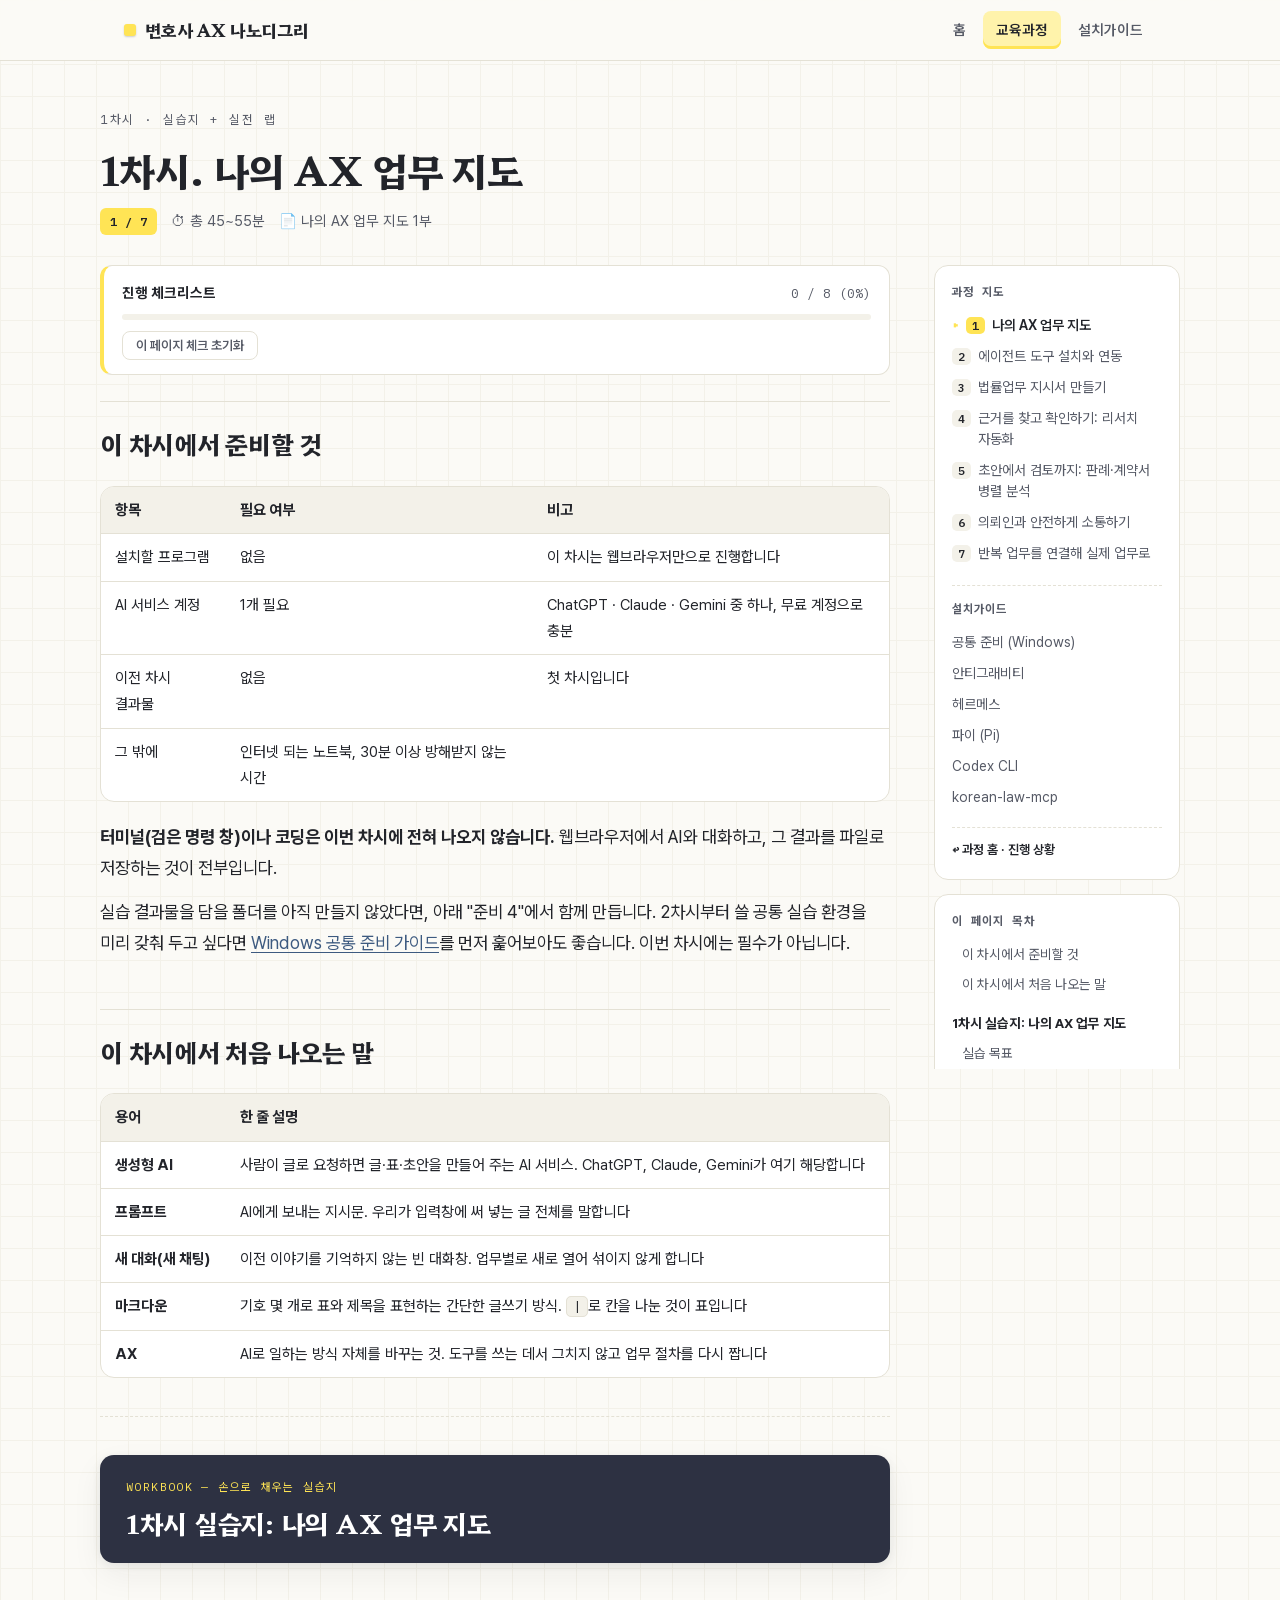
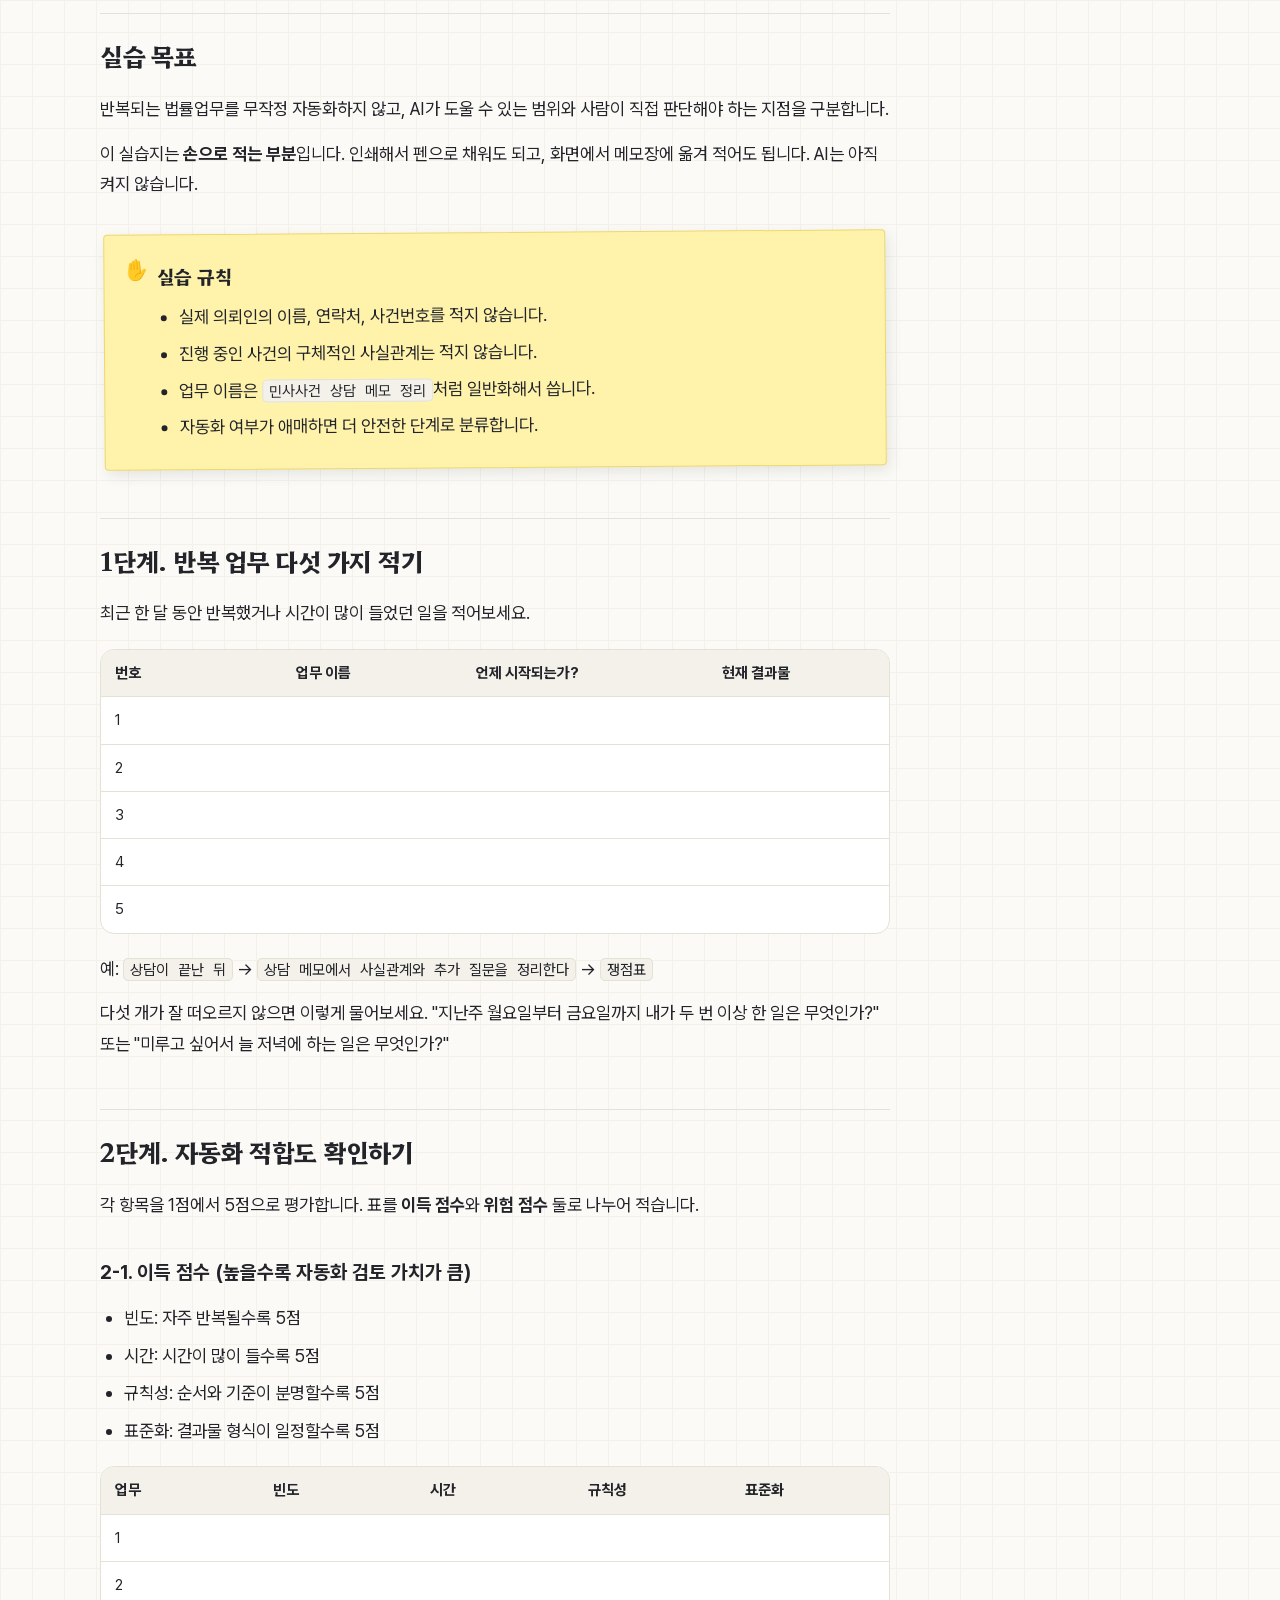
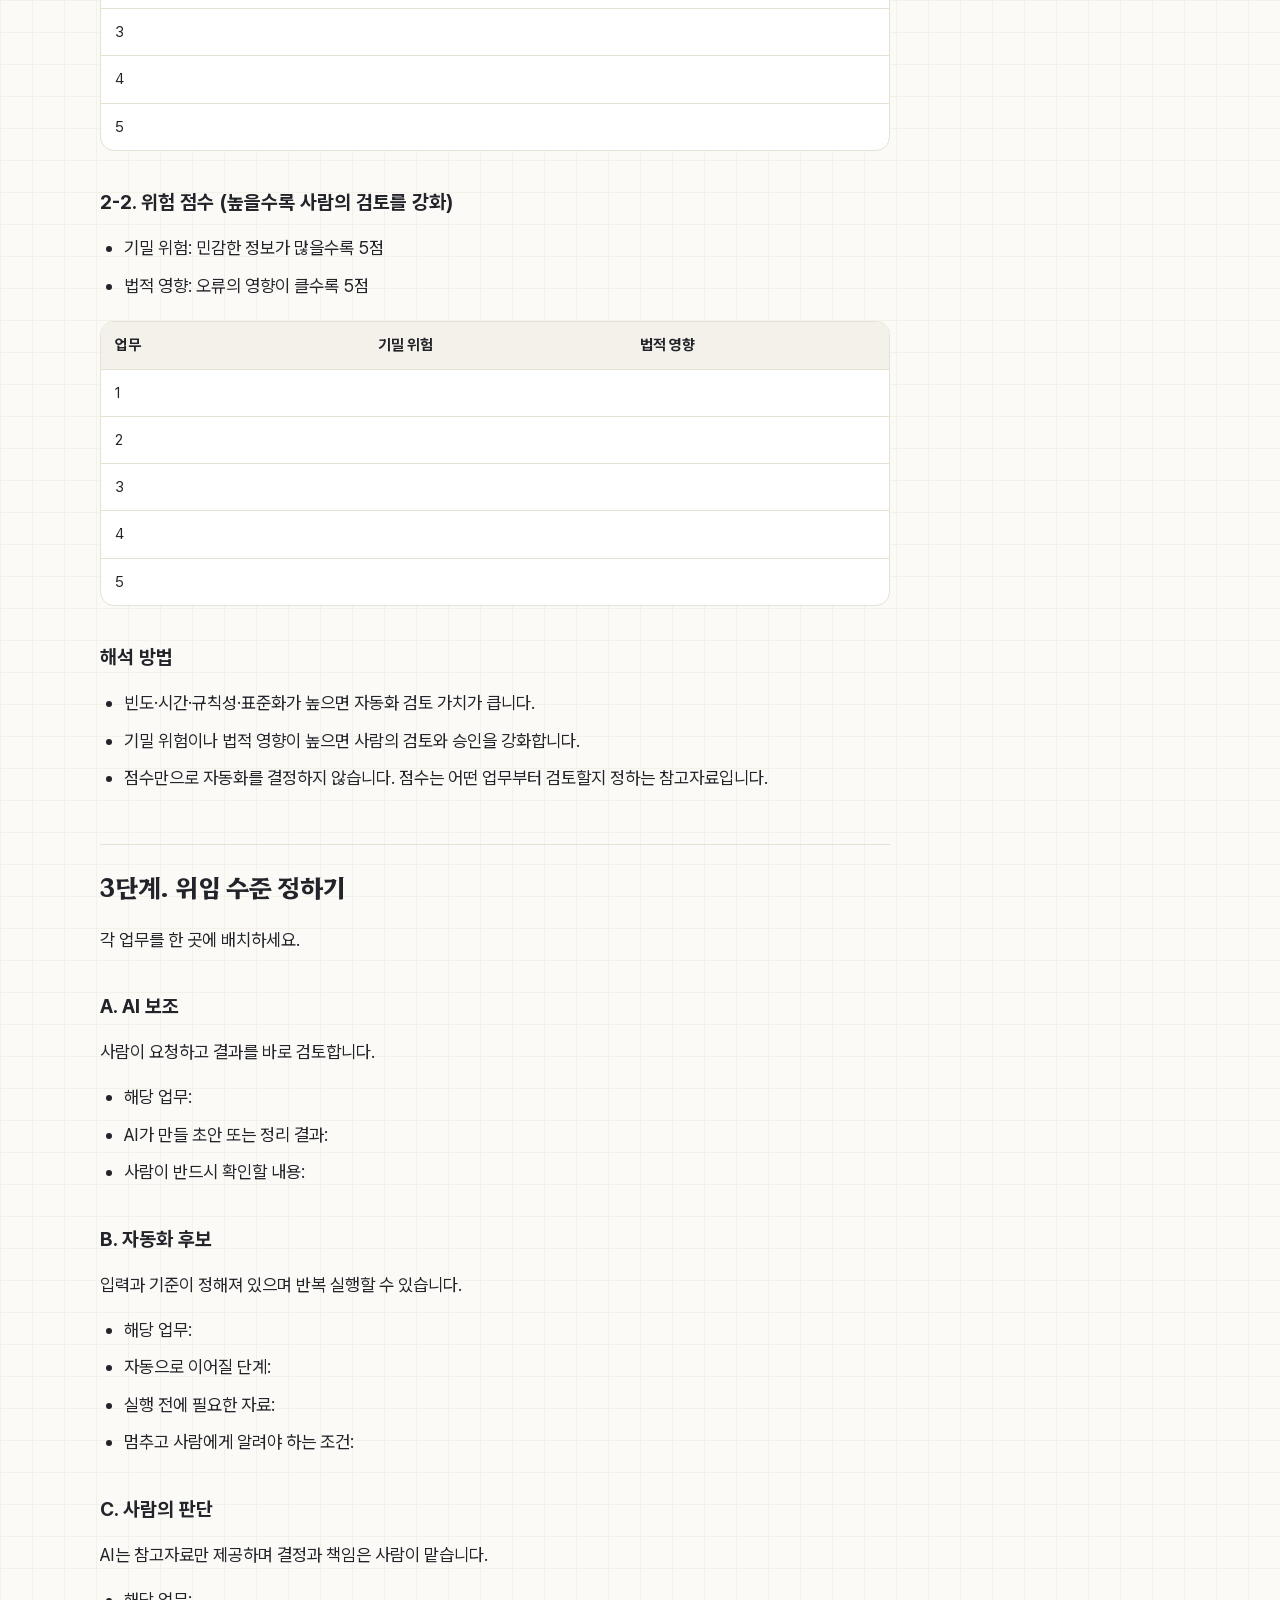
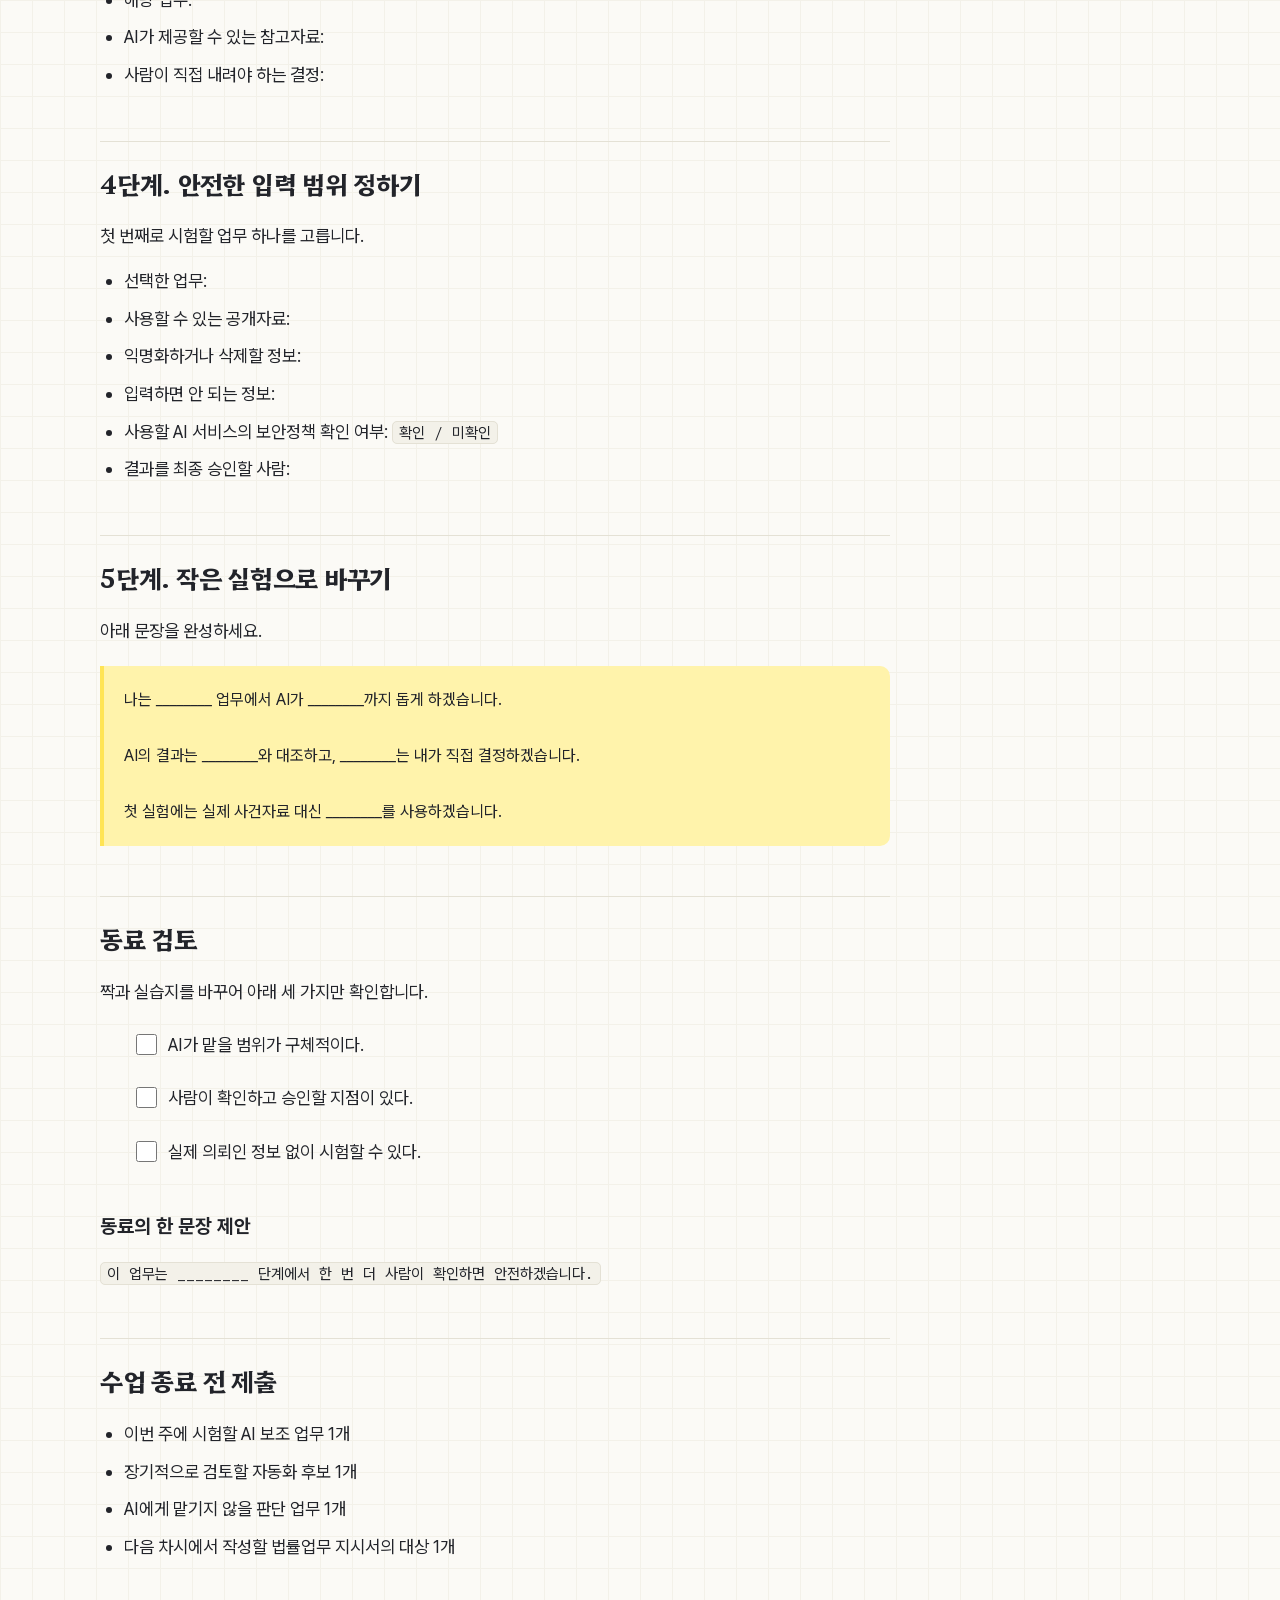
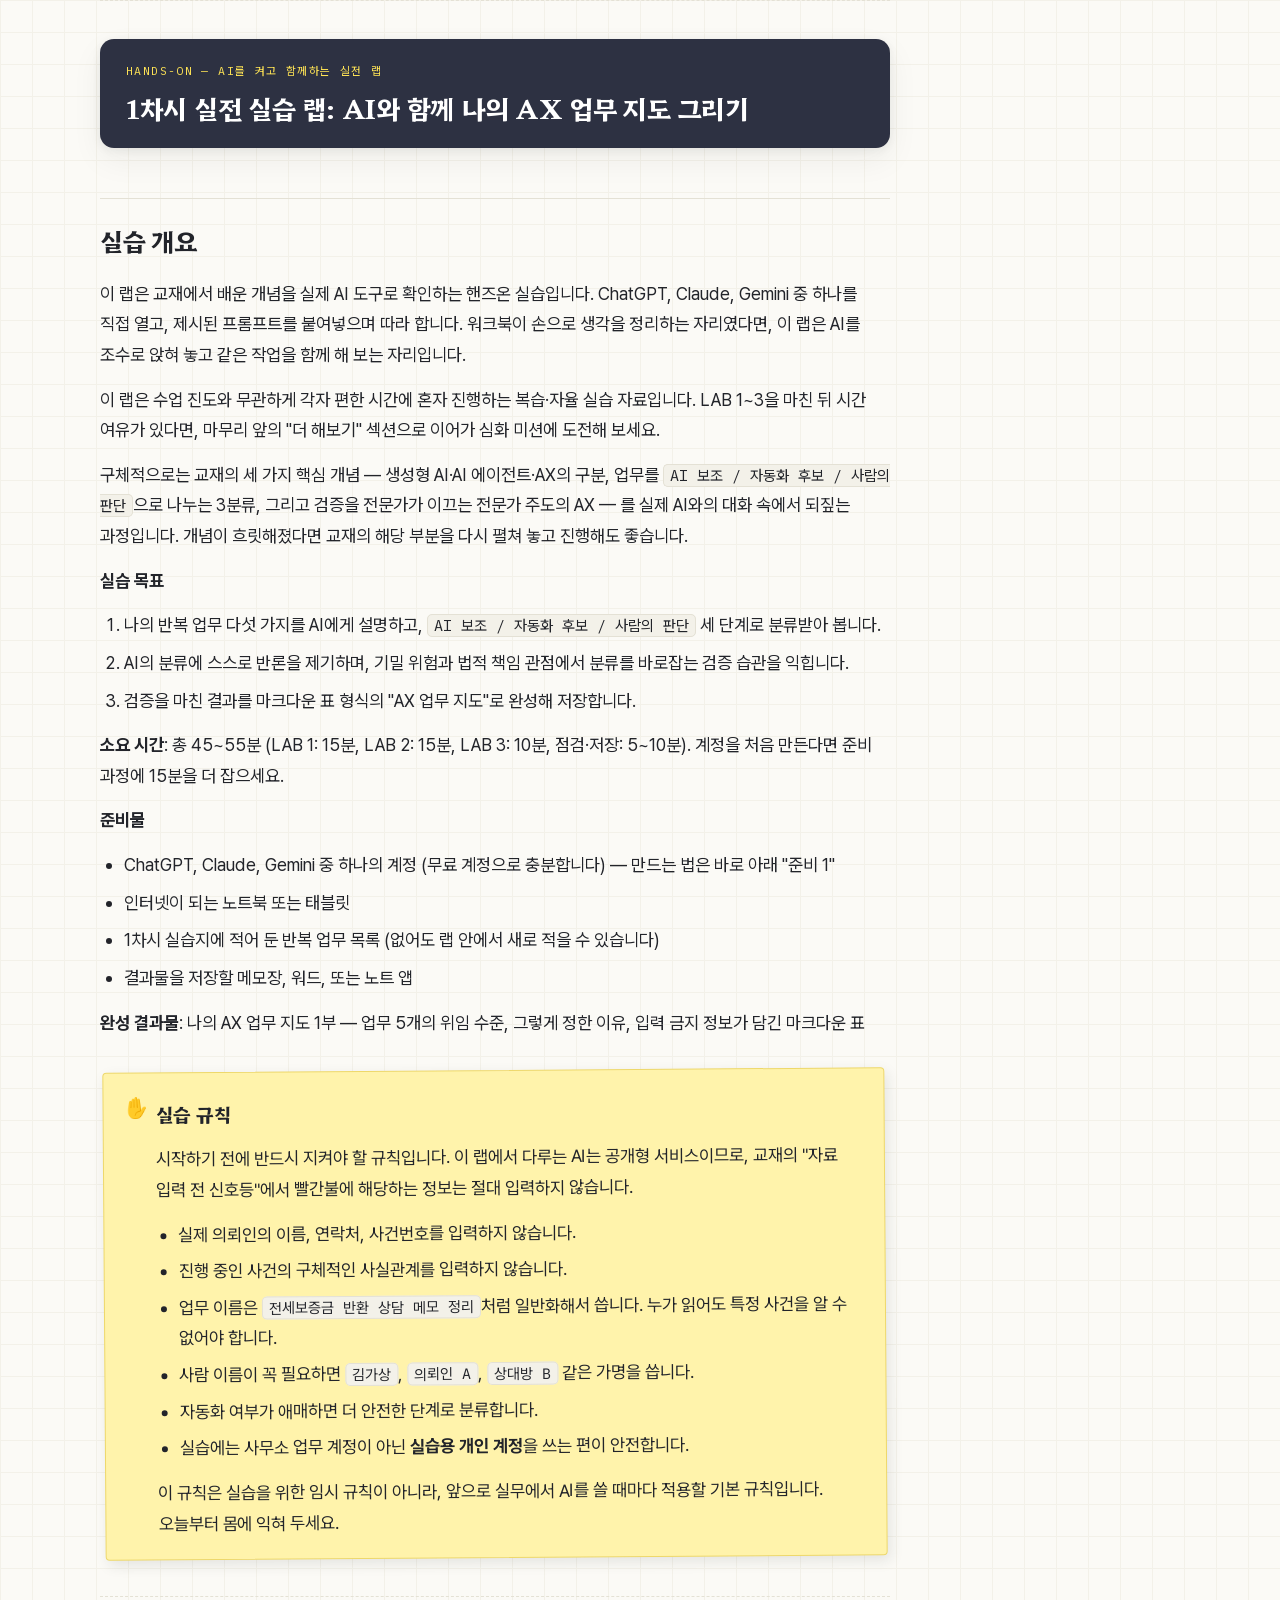
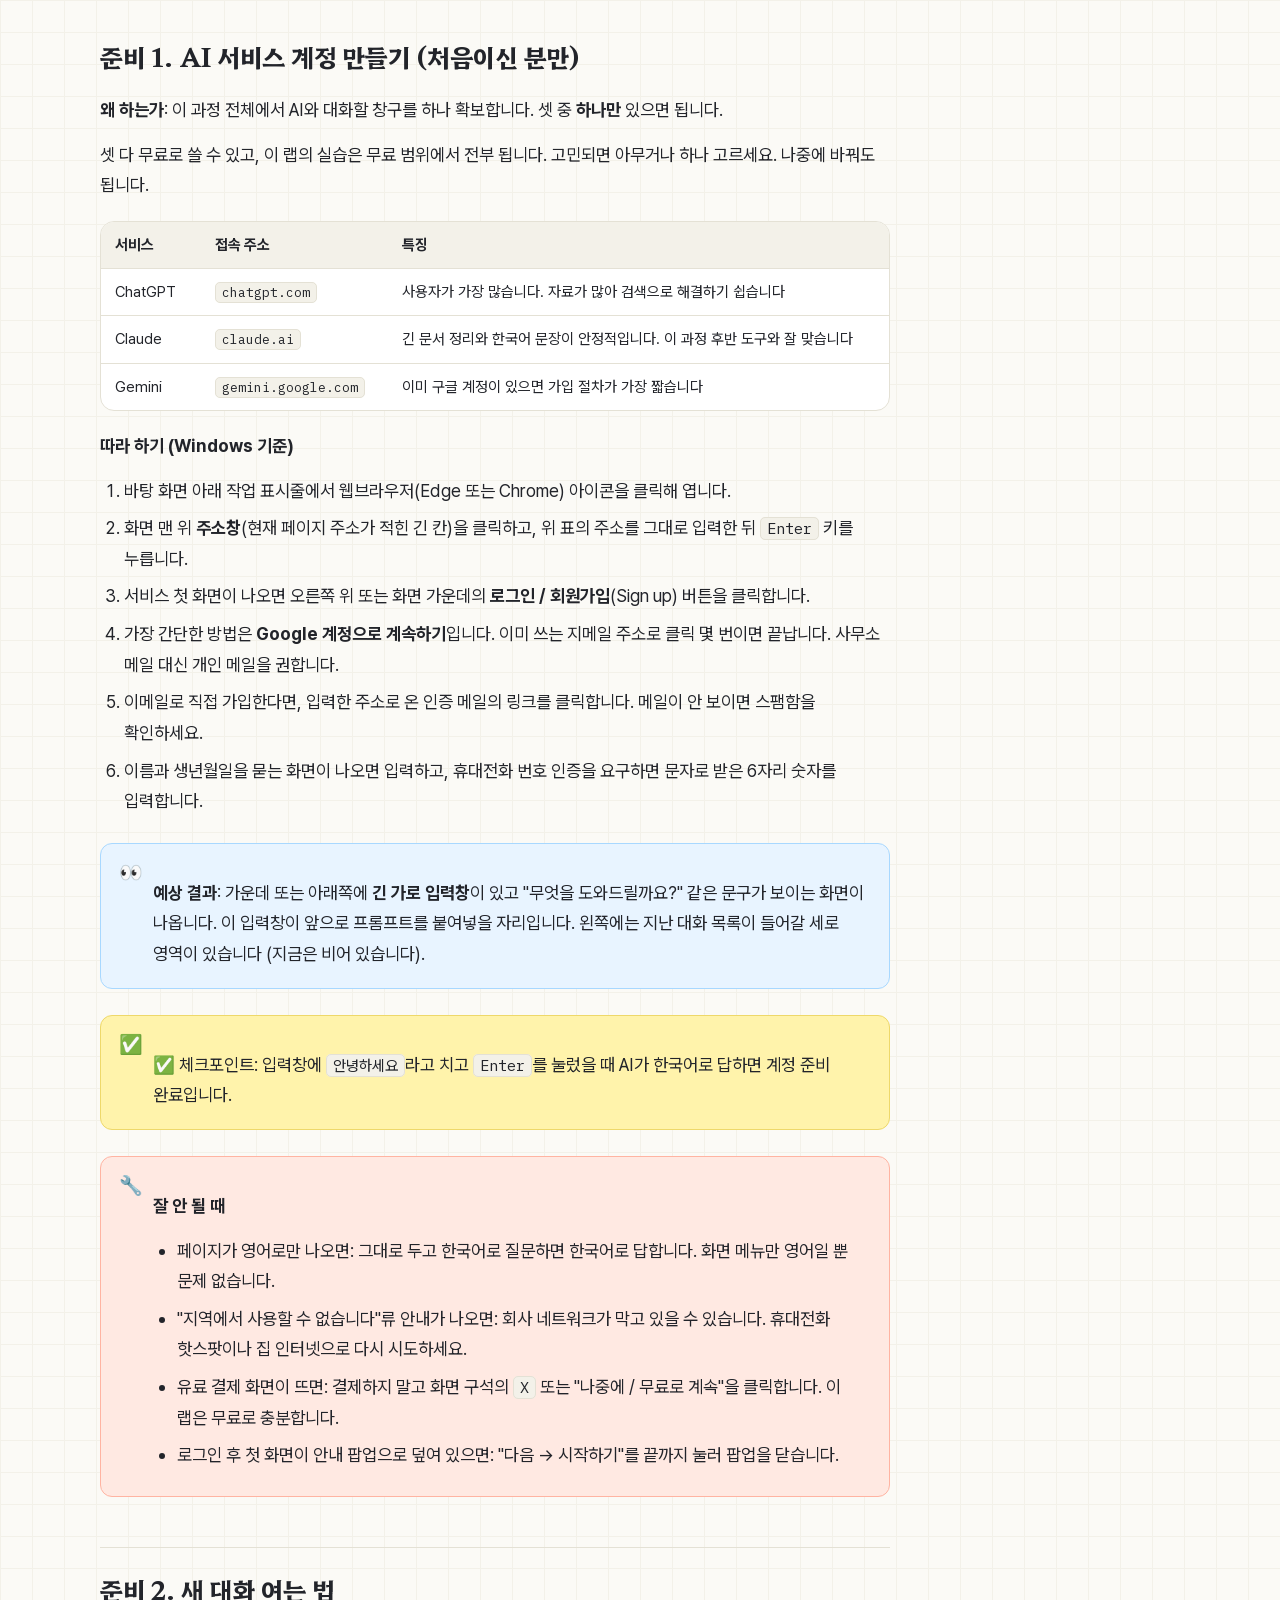
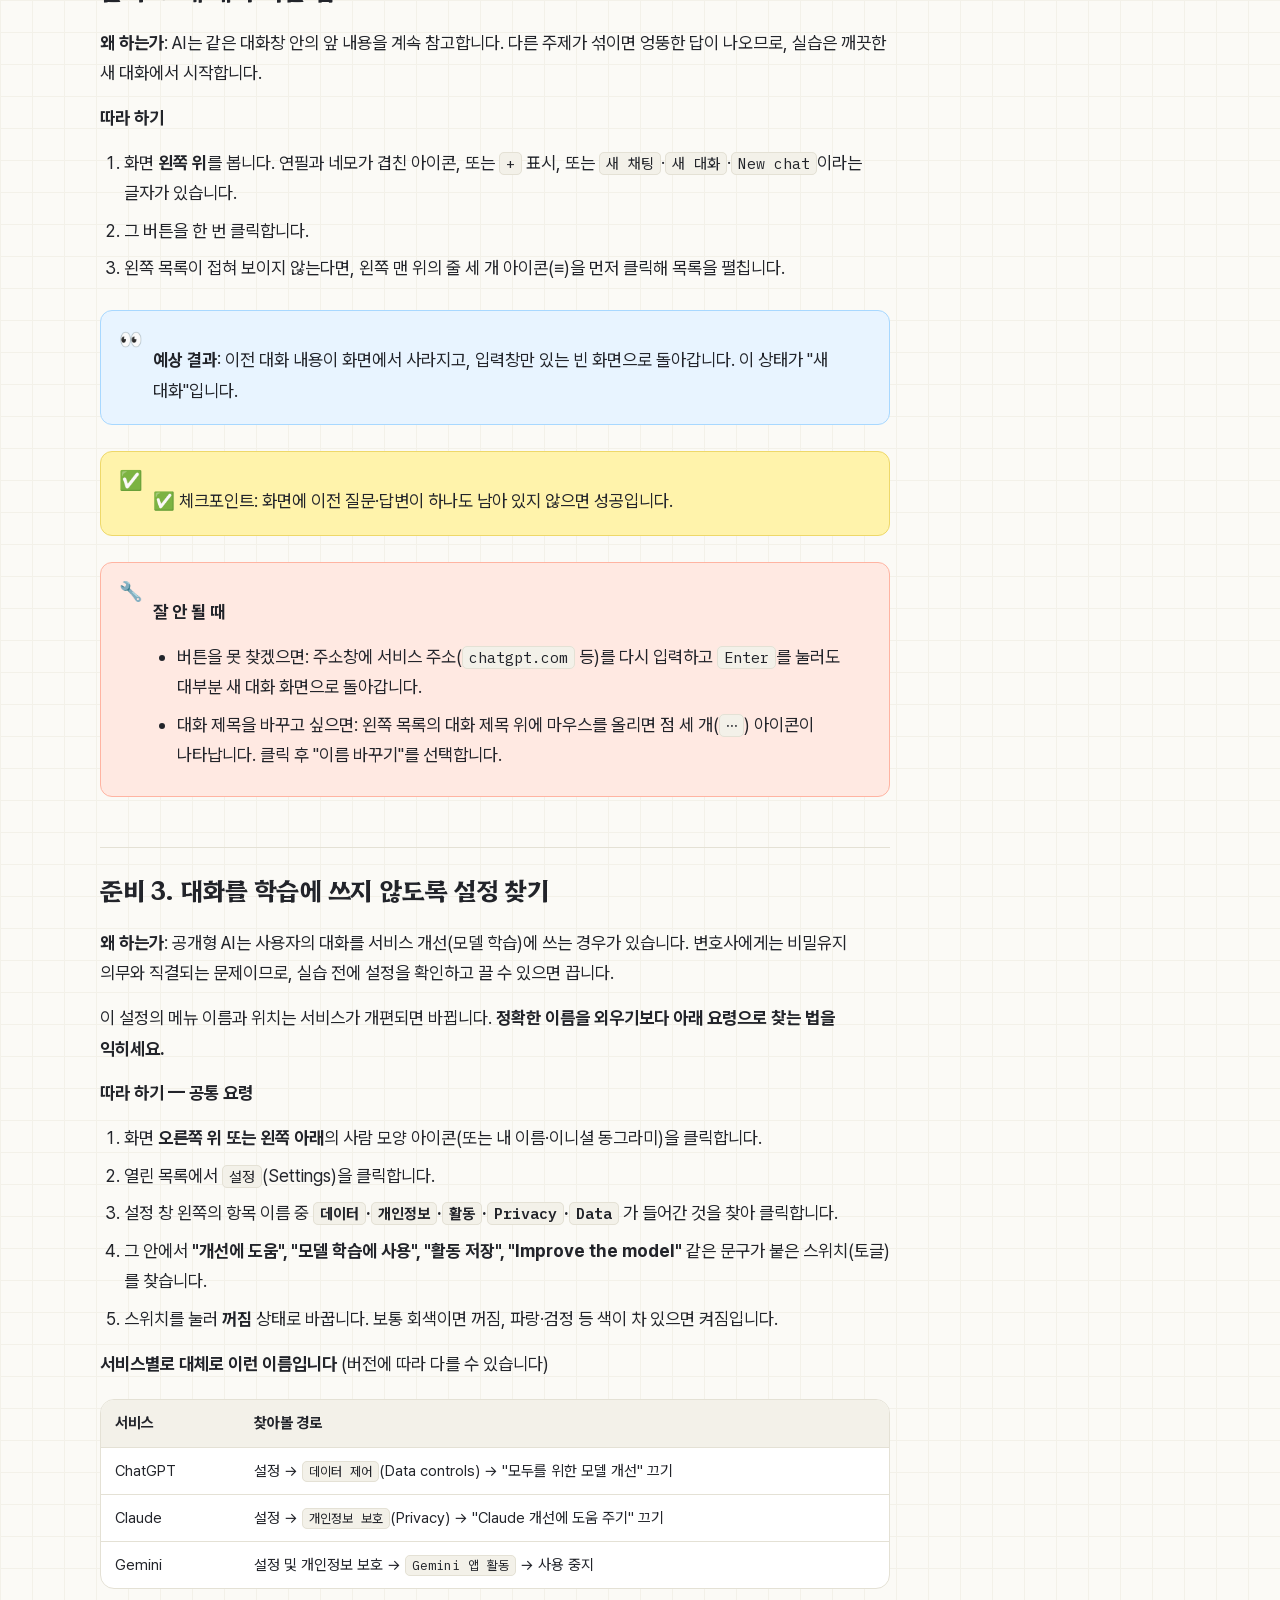
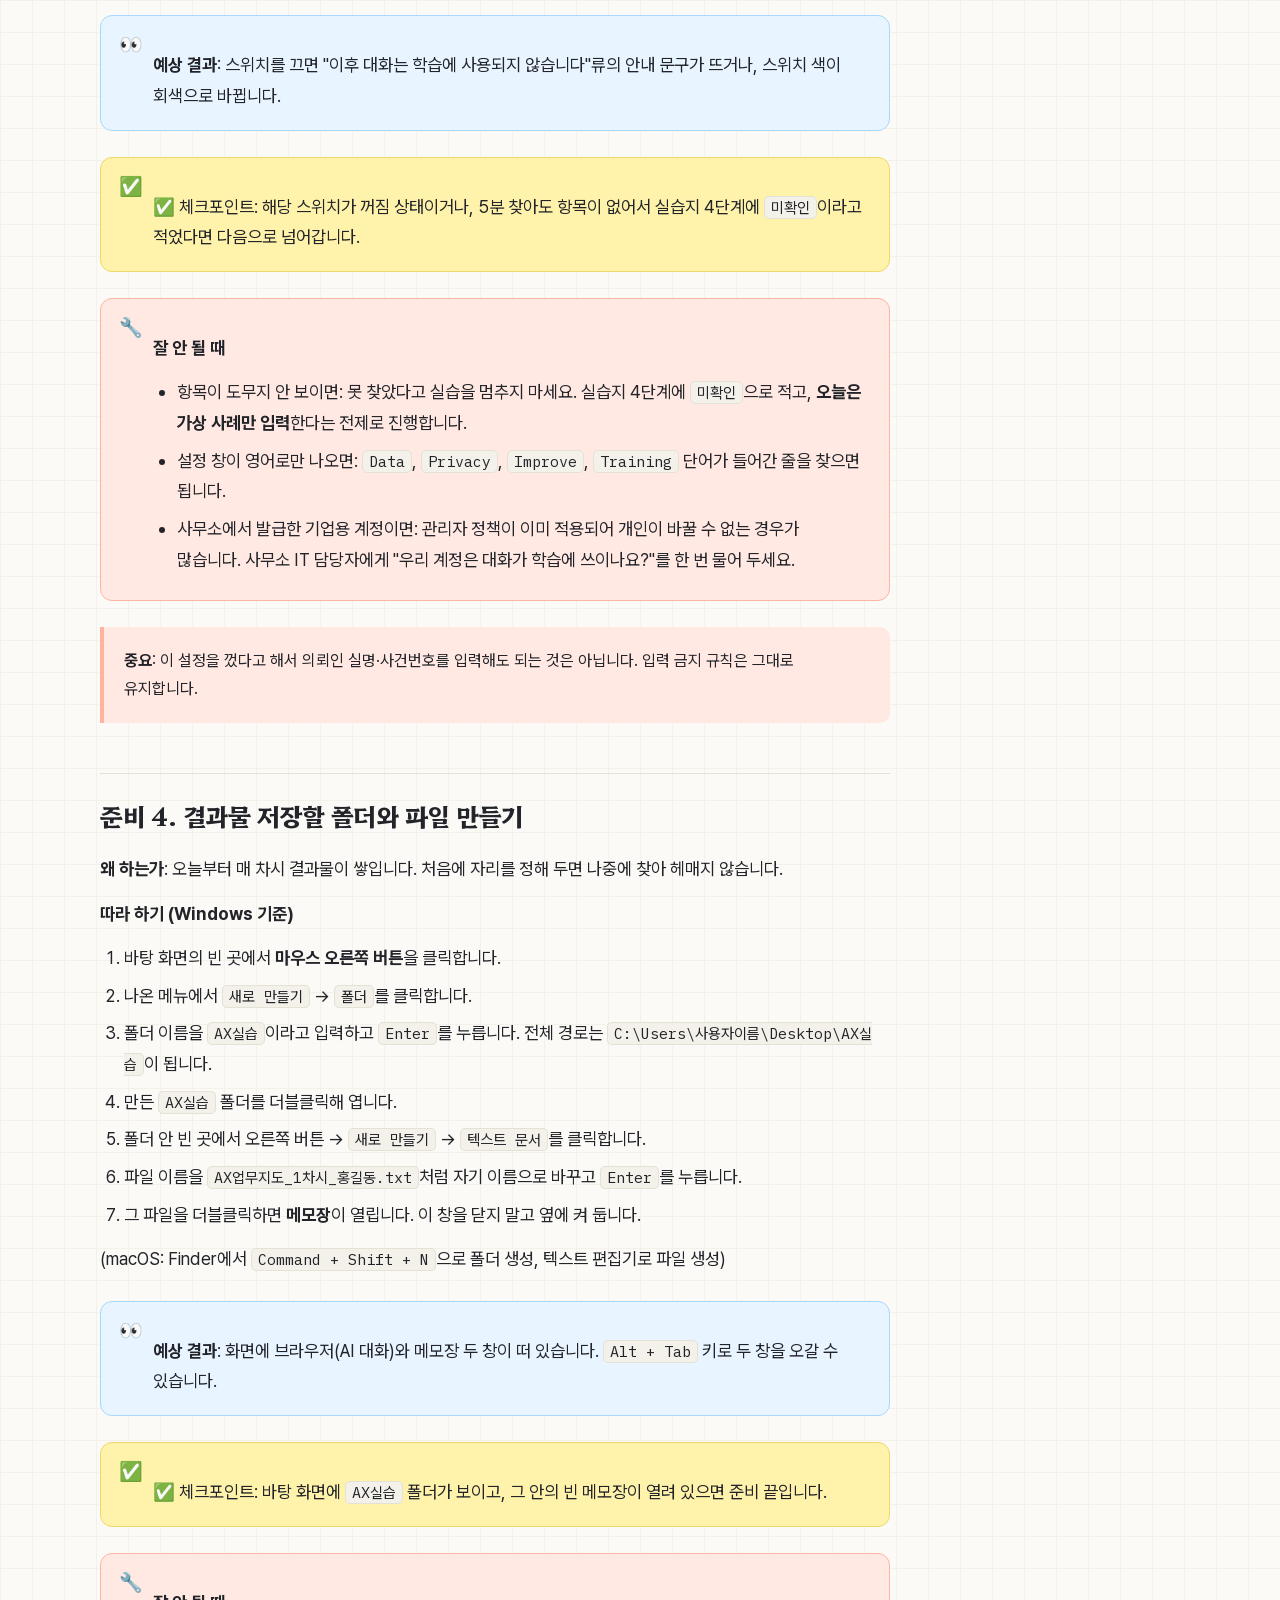
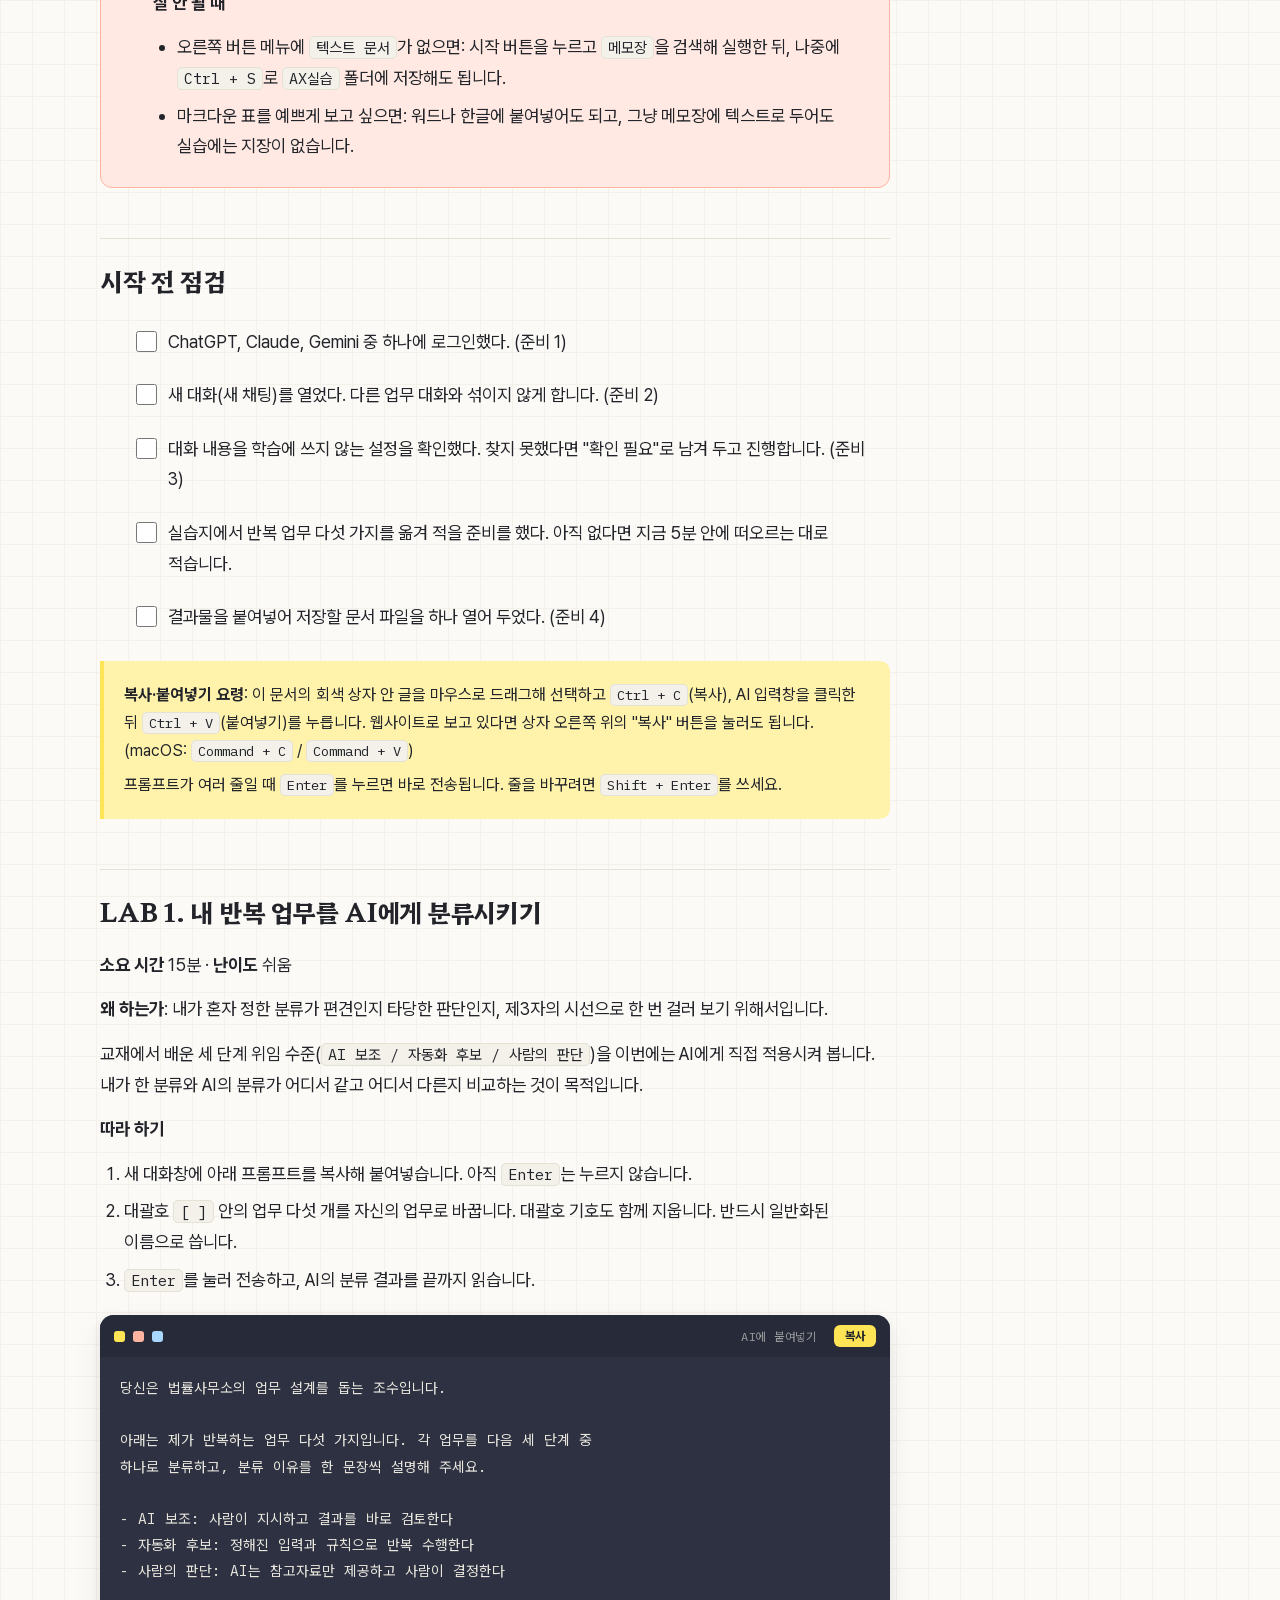
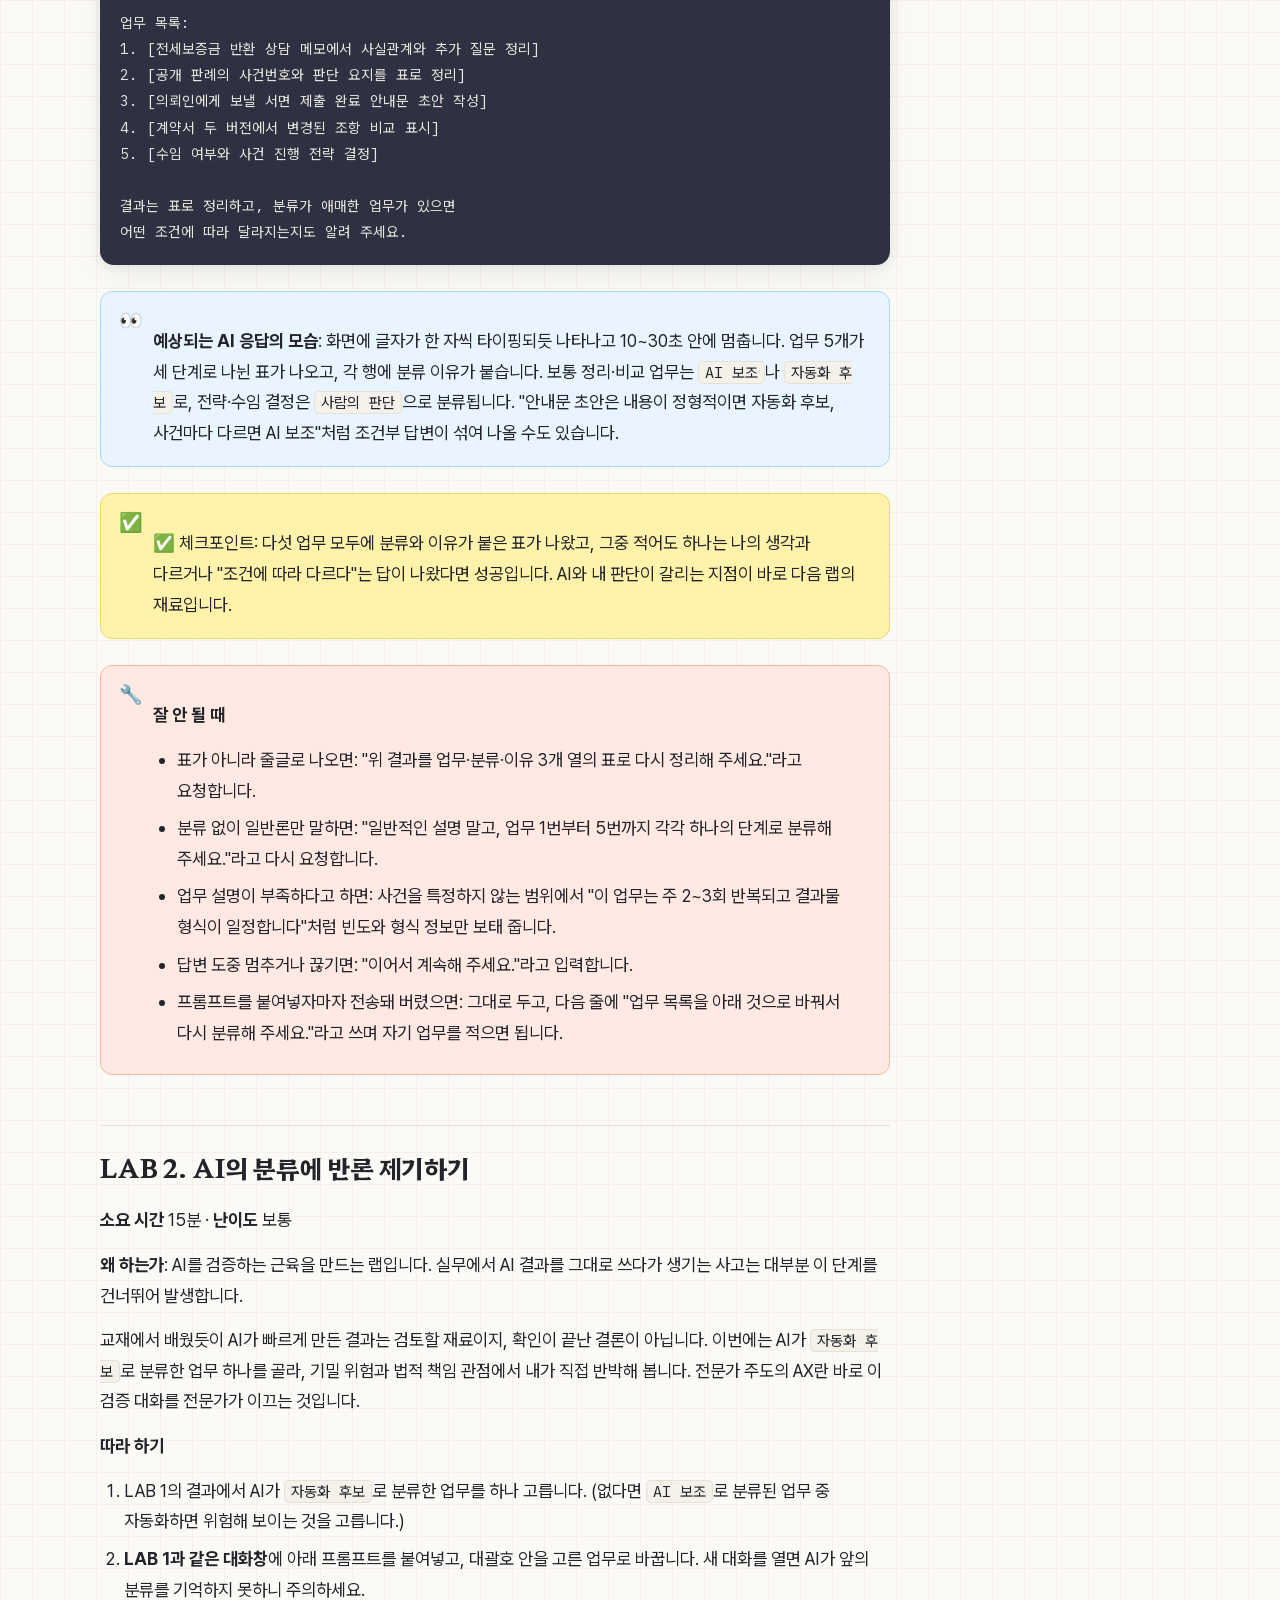
==== chapters/ch1.html @ 31f29ec9 "변호사 AX 나노디그리 교육 사이트 v1 - 7차시 워크북(실습지+실전 랩) 보완본 - Windows 설치가이드 6종 (안티그래비티·헤르메스·파이·Codex·korean-law-m" ====
<!doctype html>
<html lang="ko">
<head>
<meta charset="utf-8">
<meta name="viewport" content="width=device-width, initial-scale=1">
<title>1차시. 나의 AX 업무 지도 — 변호사 AX 나노디그리</title>
<meta name="description" content="반복되는 법률업무를 무작정 자동화하지 않고, AI가 도울 수 있는 범위와 사람이 직접 판단해야 하는 지점을 구분합니다.">
<link rel="icon" href="data:image/svg+xml,%3Csvg xmlns=%22http://www.w3.org/2000/svg%22 viewBox=%220 0 100 100%22%3E%3Crect x=%228%22 y=%228%22 width=%2284%22 height=%2284%22 rx=%2220%22 fill=%22%23ffe455%22/%3E%3Ctext x=%2250%22 y=%2270%22 font-size=%2256%22 text-anchor=%22middle%22 font-family=%22monospace%22 fill=%22%2322242a%22%3E%C2%A7%3C/text%3E%3C/svg%3E">
<link rel="stylesheet" href="../assets/style.css">
</head>
<body data-page="ch1" data-tasks="8">
<a class="skip-link" href="#main">본문으로 건너뛰기</a>
<header class="topnav"><div class="wrap">
  <a class="brand" href="../index.html"><span class="dot"></span><span class="brand-full">변호사 AX 나노디그리</span><span class="brand-short">AX 나노디그리</span></a>
  <nav aria-label="주요 메뉴">
    <a href="../index.html">홈</a>
    <a href="../index.html#chapters" aria-current="page">교육과정</a>
    <a href="../index.html#install">설치가이드</a>
  </nav>
</div></header>

<div class="wrap page-head">
  <div class="eyebrow">1차시 · 실습지 + 실전 랩</div>
  <h1>1차시. 나의 AX 업무 지도</h1>
  <div class="meta"><span class="badge">1 / 7</span><span>⏱ 총 45~55분</span><span>📄 나의 AX 업무 지도 1부</span></div>
</div>

<div class="wrap layout">
  <main id="main" class="main-col">
<div class="progress-panel" data-progress-bar hidden>
  <div class="progress-head"><span class="progress-label">진행 체크리스트</span>
  <span data-progress-text>0 / 8</span></div>
  <div class="progress-track"><div class="progress-fill" data-progress-fill></div></div>
  <button type="button" class="reset-btn" data-reset>이 페이지 체크 초기화</button>
</div>
    <article class="prose">

<h2 id="이-차시에서-준비할-것">이 차시에서 준비할 것</h2>
<div class="table-wrap"><table><thead><tr><th>항목</th><th>필요 여부</th><th>비고</th></tr></thead><tbody><tr><td>설치할 프로그램</td><td>없음</td><td>이 차시는 웹브라우저만으로 진행합니다</td></tr><tr><td>AI 서비스 계정</td><td>1개 필요</td><td>ChatGPT · Claude · Gemini 중 하나, 무료 계정으로 충분</td></tr><tr><td>이전 차시 결과물</td><td>없음</td><td>첫 차시입니다</td></tr><tr><td>그 밖에</td><td>인터넷 되는 노트북, 30분 이상 방해받지 않는 시간</td><td></td></tr></tbody></table></div>
<p><strong>터미널(검은 명령 창)이나 코딩은 이번 차시에 전혀 나오지 않습니다.</strong> 웹브라우저에서 AI와 대화하고, 그 결과를 파일로 저장하는 것이 전부입니다.</p>
<p>실습 결과물을 담을 폴더를 아직 만들지 않았다면, 아래 &quot;준비 4&quot;에서 함께 만듭니다. 2차시부터 쓸 공통 실습 환경을 미리 갖춰 두고 싶다면 <a href="../install/setup-windows.html">Windows 공통 준비 가이드</a>를 먼저 훑어보아도 좋습니다. 이번 차시에는 필수가 아닙니다.</p>
<h2 id="이-차시에서-처음-나오는-말">이 차시에서 처음 나오는 말</h2>
<div class="table-wrap"><table><thead><tr><th>용어</th><th>한 줄 설명</th></tr></thead><tbody><tr><td><strong>생성형 AI</strong></td><td>사람이 글로 요청하면 글·표·초안을 만들어 주는 AI 서비스. ChatGPT, Claude, Gemini가 여기 해당합니다</td></tr><tr><td><strong>프롬프트</strong></td><td>AI에게 보내는 지시문. 우리가 입력창에 써 넣는 글 전체를 말합니다</td></tr><tr><td><strong>새 대화(새 채팅)</strong></td><td>이전 이야기를 기억하지 않는 빈 대화창. 업무별로 새로 열어 섞이지 않게 합니다</td></tr><tr><td><strong>마크다운</strong></td><td>기호 몇 개로 표와 제목을 표현하는 간단한 글쓰기 방식. <code>|</code>로 칸을 나눈 것이 표입니다</td></tr><tr><td><strong>AX</strong></td><td>AI로 일하는 방식 자체를 바꾸는 것. 도구를 쓰는 데서 그치지 않고 업무 절차를 다시 짭니다</td></tr></tbody></table></div>
<hr>
<div class="sec-banner" id="1차시-실습지-나의-ax-업무-지도"><span class="banner-kicker">WORKBOOK — 손으로 채우는 실습지</span><h2 class="banner-title">1차시 실습지: 나의 AX 업무 지도</h2></div>
<h2 id="실습-목표">실습 목표</h2>
<p>반복되는 법률업무를 무작정 자동화하지 않고, AI가 도울 수 있는 범위와 사람이 직접 판단해야 하는 지점을 구분합니다.</p>
<p>이 실습지는 <strong>손으로 적는 부분</strong>입니다. 인쇄해서 펜으로 채워도 되고, 화면에서 메모장에 옮겨 적어도 됩니다. AI는 아직 켜지 않습니다.</p>
<section class="human-check"><span class="callout-icon" aria-hidden="true">✋</span><h2 id="실습-규칙" class="callout-title">실습 규칙</h2><ul>
<li>실제 의뢰인의 이름, 연락처, 사건번호를 적지 않습니다.</li>
<li>진행 중인 사건의 구체적인 사실관계는 적지 않습니다.</li>
<li>업무 이름은 <code>민사사건 상담 메모 정리</code>처럼 일반화해서 씁니다.</li>
<li>자동화 여부가 애매하면 더 안전한 단계로 분류합니다.</li>
</ul></section>
<h2 id="1단계-반복-업무-다섯-가지-적기">1단계. 반복 업무 다섯 가지 적기</h2>
<p>최근 한 달 동안 반복했거나 시간이 많이 들었던 일을 적어보세요.</p>
<div class="table-wrap"><table><thead><tr><th>번호</th><th>업무 이름</th><th>언제 시작되는가?</th><th>현재 결과물</th></tr></thead><tbody><tr><td>1</td><td></td><td></td><td></td></tr><tr><td>2</td><td></td><td></td><td></td></tr><tr><td>3</td><td></td><td></td><td></td></tr><tr><td>4</td><td></td><td></td><td></td></tr><tr><td>5</td><td></td><td></td><td></td></tr></tbody></table></div>
<p>예: <code>상담이 끝난 뒤</code> → <code>상담 메모에서 사실관계와 추가 질문을 정리한다</code> → <code>쟁점표</code></p>
<p>다섯 개가 잘 떠오르지 않으면 이렇게 물어보세요. &quot;지난주 월요일부터 금요일까지 내가 두 번 이상 한 일은 무엇인가?&quot; 또는 &quot;미루고 싶어서 늘 저녁에 하는 일은 무엇인가?&quot;</p>
<h2 id="2단계-자동화-적합도-확인하기">2단계. 자동화 적합도 확인하기</h2>
<p>각 항목을 1점에서 5점으로 평가합니다. 표를 <strong>이득 점수</strong>와 <strong>위험 점수</strong> 둘로 나누어 적습니다.</p>
<h3 id="2-1-이득-점수-높을수록-자동화-검토-가치가-큼">2-1. 이득 점수 (높을수록 자동화 검토 가치가 큼)</h3>
<ul>
<li>빈도: 자주 반복될수록 5점</li>
<li>시간: 시간이 많이 들수록 5점</li>
<li>규칙성: 순서와 기준이 분명할수록 5점</li>
<li>표준화: 결과물 형식이 일정할수록 5점</li>
</ul>
<div class="table-wrap"><table><thead><tr><th>업무</th><th class="ta-right">빈도</th><th class="ta-right">시간</th><th class="ta-right">규칙성</th><th class="ta-right">표준화</th></tr></thead><tbody><tr><td>1</td><td class="ta-right"></td><td class="ta-right"></td><td class="ta-right"></td><td class="ta-right"></td></tr><tr><td>2</td><td class="ta-right"></td><td class="ta-right"></td><td class="ta-right"></td><td class="ta-right"></td></tr><tr><td>3</td><td class="ta-right"></td><td class="ta-right"></td><td class="ta-right"></td><td class="ta-right"></td></tr><tr><td>4</td><td class="ta-right"></td><td class="ta-right"></td><td class="ta-right"></td><td class="ta-right"></td></tr><tr><td>5</td><td class="ta-right"></td><td class="ta-right"></td><td class="ta-right"></td><td class="ta-right"></td></tr></tbody></table></div>
<h3 id="2-2-위험-점수-높을수록-사람의-검토를-강화">2-2. 위험 점수 (높을수록 사람의 검토를 강화)</h3>
<ul>
<li>기밀 위험: 민감한 정보가 많을수록 5점</li>
<li>법적 영향: 오류의 영향이 클수록 5점</li>
</ul>
<div class="table-wrap"><table><thead><tr><th>업무</th><th class="ta-right">기밀 위험</th><th class="ta-right">법적 영향</th></tr></thead><tbody><tr><td>1</td><td class="ta-right"></td><td class="ta-right"></td></tr><tr><td>2</td><td class="ta-right"></td><td class="ta-right"></td></tr><tr><td>3</td><td class="ta-right"></td><td class="ta-right"></td></tr><tr><td>4</td><td class="ta-right"></td><td class="ta-right"></td></tr><tr><td>5</td><td class="ta-right"></td><td class="ta-right"></td></tr></tbody></table></div>
<h3 id="해석-방법">해석 방법</h3>
<ul>
<li>빈도·시간·규칙성·표준화가 높으면 자동화 검토 가치가 큽니다.</li>
<li>기밀 위험이나 법적 영향이 높으면 사람의 검토와 승인을 강화합니다.</li>
<li>점수만으로 자동화를 결정하지 않습니다. 점수는 어떤 업무부터 검토할지 정하는 참고자료입니다.</li>
</ul>
<h2 id="3단계-위임-수준-정하기">3단계. 위임 수준 정하기</h2>
<p>각 업무를 한 곳에 배치하세요.</p>
<h3 id="a-ai-보조">A. AI 보조</h3>
<p>사람이 요청하고 결과를 바로 검토합니다.</p>
<ul>
<li>해당 업무:</li>
<li>AI가 만들 초안 또는 정리 결과:</li>
<li>사람이 반드시 확인할 내용:</li>
</ul>
<h3 id="b-자동화-후보">B. 자동화 후보</h3>
<p>입력과 기준이 정해져 있으며 반복 실행할 수 있습니다.</p>
<ul>
<li>해당 업무:</li>
<li>자동으로 이어질 단계:</li>
<li>실행 전에 필요한 자료:</li>
<li>멈추고 사람에게 알려야 하는 조건:</li>
</ul>
<h3 id="c-사람의-판단">C. 사람의 판단</h3>
<p>AI는 참고자료만 제공하며 결정과 책임은 사람이 맡습니다.</p>
<ul>
<li>해당 업무:</li>
<li>AI가 제공할 수 있는 참고자료:</li>
<li>사람이 직접 내려야 하는 결정:</li>
</ul>
<h2 id="4단계-안전한-입력-범위-정하기">4단계. 안전한 입력 범위 정하기</h2>
<p>첫 번째로 시험할 업무 하나를 고릅니다.</p>
<ul>
<li>선택한 업무:</li>
<li>사용할 수 있는 공개자료:</li>
<li>익명화하거나 삭제할 정보:</li>
<li>입력하면 안 되는 정보:</li>
<li>사용할 AI 서비스의 보안정책 확인 여부: <code>확인 / 미확인</code></li>
<li>결과를 최종 승인할 사람:</li>
</ul>
<h2 id="5단계-작은-실험으로-바꾸기">5단계. 작은 실험으로 바꾸기</h2>
<p>아래 문장을 완성하세요.</p>
<blockquote><p>나는 ________ 업무에서 AI가 ________까지 돕게 하겠습니다.<br><br>AI의 결과는 ________와 대조하고, ________는 내가 직접 결정하겠습니다.<br><br>첫 실험에는 실제 사건자료 대신 ________를 사용하겠습니다.</p></blockquote>
<h2 id="동료-검토">동료 검토</h2>
<p>짝과 실습지를 바꾸어 아래 세 가지만 확인합니다.</p>
<ul class="task-list">
<li class="task-item"><input type="checkbox" id="chk-jtrmsp" data-task="jtrmsp"><label for="chk-jtrmsp">AI가 맡을 범위가 구체적이다.</label></li>
<li class="task-item"><input type="checkbox" id="chk-3bnjk9" data-task="3bnjk9"><label for="chk-3bnjk9">사람이 확인하고 승인할 지점이 있다.</label></li>
<li class="task-item"><input type="checkbox" id="chk-1040syy" data-task="1040syy"><label for="chk-1040syy">실제 의뢰인 정보 없이 시험할 수 있다.</label></li>
</ul>
<h3 id="동료의-한-문장-제안">동료의 한 문장 제안</h3>
<p><code>이 업무는 ________ 단계에서 한 번 더 사람이 확인하면 안전하겠습니다.</code></p>
<h2 id="수업-종료-전-제출">수업 종료 전 제출</h2>
<ul>
<li>이번 주에 시험할 AI 보조 업무 1개</li>
<li>장기적으로 검토할 자동화 후보 1개</li>
<li>AI에게 맡기지 않을 판단 업무 1개</li>
<li>다음 차시에서 작성할 법률업무 지시서의 대상 1개</li>
</ul>
<hr>
<div class="sec-banner" id="1차시-실전-실습-랩-ai와-함께-나의-ax-업무-지도-그리기"><span class="banner-kicker">HANDS-ON — AI를 켜고 함께하는 실전 랩</span><h2 class="banner-title">1차시 실전 실습 랩: AI와 함께 나의 AX 업무 지도 그리기</h2></div>
<h2 id="실습-개요">실습 개요</h2>
<p>이 랩은 교재에서 배운 개념을 실제 AI 도구로 확인하는 핸즈온 실습입니다. ChatGPT, Claude, Gemini 중 하나를 직접 열고, 제시된 프롬프트를 붙여넣으며 따라 합니다. 워크북이 손으로 생각을 정리하는 자리였다면, 이 랩은 AI를 조수로 앉혀 놓고 같은 작업을 함께 해 보는 자리입니다.</p>
<p>이 랩은 수업 진도와 무관하게 각자 편한 시간에 혼자 진행하는 복습·자율 실습 자료입니다. LAB 1~3을 마친 뒤 시간 여유가 있다면, 마무리 앞의 &quot;더 해보기&quot; 섹션으로 이어가 심화 미션에 도전해 보세요.</p>
<p>구체적으로는 교재의 세 가지 핵심 개념 — 생성형 AI·AI 에이전트·AX의 구분, 업무를 <code>AI 보조 / 자동화 후보 / 사람의 판단</code>으로 나누는 3분류, 그리고 검증을 전문가가 이끄는 전문가 주도의 AX — 를 실제 AI와의 대화 속에서 되짚는 과정입니다. 개념이 흐릿해졌다면 교재의 해당 부분을 다시 펼쳐 놓고 진행해도 좋습니다.</p>
<p><strong>실습 목표</strong></p>
<ol>
<li>나의 반복 업무 다섯 가지를 AI에게 설명하고, <code>AI 보조 / 자동화 후보 / 사람의 판단</code> 세 단계로 분류받아 봅니다.</li>
<li>AI의 분류에 스스로 반론을 제기하며, 기밀 위험과 법적 책임 관점에서 분류를 바로잡는 검증 습관을 익힙니다.</li>
<li>검증을 마친 결과를 마크다운 표 형식의 &quot;AX 업무 지도&quot;로 완성해 저장합니다.</li>
</ol>
<p><strong>소요 시간</strong>: 총 45~55분 (LAB 1: 15분, LAB 2: 15분, LAB 3: 10분, 점검·저장: 5~10분). 계정을 처음 만든다면 준비 과정에 15분을 더 잡으세요.</p>
<p><strong>준비물</strong></p>
<ul>
<li>ChatGPT, Claude, Gemini 중 하나의 계정 (무료 계정으로 충분합니다) — 만드는 법은 바로 아래 &quot;준비 1&quot;</li>
<li>인터넷이 되는 노트북 또는 태블릿</li>
<li>1차시 실습지에 적어 둔 반복 업무 목록 (없어도 랩 안에서 새로 적을 수 있습니다)</li>
<li>결과물을 저장할 메모장, 워드, 또는 노트 앱</li>
</ul>
<p><strong>완성 결과물</strong>: 나의 AX 업무 지도 1부 — 업무 5개의 위임 수준, 그렇게 정한 이유, 입력 금지 정보가 담긴 마크다운 표</p>
<section class="human-check"><span class="callout-icon" aria-hidden="true">✋</span><h2 id="실습-규칙-1" class="callout-title">실습 규칙</h2><p>시작하기 전에 반드시 지켜야 할 규칙입니다. 이 랩에서 다루는 AI는 공개형 서비스이므로, 교재의 &quot;자료 입력 전 신호등&quot;에서 빨간불에 해당하는 정보는 절대 입력하지 않습니다.</p>
<ul>
<li>실제 의뢰인의 이름, 연락처, 사건번호를 입력하지 않습니다.</li>
<li>진행 중인 사건의 구체적인 사실관계를 입력하지 않습니다.</li>
<li>업무 이름은 <code>전세보증금 반환 상담 메모 정리</code>처럼 일반화해서 씁니다. 누가 읽어도 특정 사건을 알 수 없어야 합니다.</li>
<li>사람 이름이 꼭 필요하면 <code>김가상</code>, <code>의뢰인 A</code>, <code>상대방 B</code> 같은 가명을 씁니다.</li>
<li>자동화 여부가 애매하면 더 안전한 단계로 분류합니다.</li>
<li>실습에는 사무소 업무 계정이 아닌 <strong>실습용 개인 계정</strong>을 쓰는 편이 안전합니다.</li>
</ul>
<p>이 규칙은 실습을 위한 임시 규칙이 아니라, 앞으로 실무에서 AI를 쓸 때마다 적용할 기본 규칙입니다. 오늘부터 몸에 익혀 두세요.</p></section>
<hr>
<h2 id="준비-1-ai-서비스-계정-만들기-처음이신-분만">준비 1. AI 서비스 계정 만들기 (처음이신 분만)</h2>
<p><strong>왜 하는가</strong>: 이 과정 전체에서 AI와 대화할 창구를 하나 확보합니다. 셋 중 <strong>하나만</strong> 있으면 됩니다.</p>
<p>셋 다 무료로 쓸 수 있고, 이 랩의 실습은 무료 범위에서 전부 됩니다. 고민되면 아무거나 하나 고르세요. 나중에 바꿔도 됩니다.</p>
<div class="table-wrap"><table><thead><tr><th>서비스</th><th>접속 주소</th><th>특징</th></tr></thead><tbody><tr><td>ChatGPT</td><td><code>chatgpt.com</code></td><td>사용자가 가장 많습니다. 자료가 많아 검색으로 해결하기 쉽습니다</td></tr><tr><td>Claude</td><td><code>claude.ai</code></td><td>긴 문서 정리와 한국어 문장이 안정적입니다. 이 과정 후반 도구와 잘 맞습니다</td></tr><tr><td>Gemini</td><td><code>gemini.google.com</code></td><td>이미 구글 계정이 있으면 가입 절차가 가장 짧습니다</td></tr></tbody></table></div>
<p><strong>따라 하기 (Windows 기준)</strong></p>
<ol>
<li>바탕 화면 아래 작업 표시줄에서 웹브라우저(Edge 또는 Chrome) 아이콘을 클릭해 엽니다.</li>
<li>화면 맨 위 <strong>주소창</strong>(현재 페이지 주소가 적힌 긴 칸)을 클릭하고, 위 표의 주소를 그대로 입력한 뒤 <code>Enter</code> 키를 누릅니다.</li>
<li>서비스 첫 화면이 나오면 오른쪽 위 또는 화면 가운데의 <strong>로그인 / 회원가입</strong>(Sign up) 버튼을 클릭합니다.</li>
<li>가장 간단한 방법은 <strong>Google 계정으로 계속하기</strong>입니다. 이미 쓰는 지메일 주소로 클릭 몇 번이면 끝납니다. 사무소 메일 대신 개인 메일을 권합니다.</li>
<li>이메일로 직접 가입한다면, 입력한 주소로 온 인증 메일의 링크를 클릭합니다. 메일이 안 보이면 스팸함을 확인하세요.</li>
<li>이름과 생년월일을 묻는 화면이 나오면 입력하고, 휴대전화 번호 인증을 요구하면 문자로 받은 6자리 숫자를 입력합니다.</li>
</ol>
<section class="callout callout-expect"><span class="callout-icon" aria-hidden="true">👀</span><p><strong>예상 결과</strong>: 가운데 또는 아래쪽에 <strong>긴 가로 입력창</strong>이 있고 &quot;무엇을 도와드릴까요?&quot; 같은 문구가 보이는 화면이 나옵니다. 이 입력창이 앞으로 프롬프트를 붙여넣을 자리입니다. 왼쪽에는 지난 대화 목록이 들어갈 세로 영역이 있습니다 (지금은 비어 있습니다).</p></section>
<section class="callout callout-check"><span class="callout-icon" aria-hidden="true">✅</span><p>✅ 체크포인트: 입력창에 <code>안녕하세요</code>라고 치고 <code>Enter</code>를 눌렀을 때 AI가 한국어로 답하면 계정 준비 완료입니다.</p></section>
<section class="callout callout-trouble"><span class="callout-icon" aria-hidden="true">🔧</span><p><strong>잘 안 될 때</strong></p>
<ul>
<li>페이지가 영어로만 나오면: 그대로 두고 한국어로 질문하면 한국어로 답합니다. 화면 메뉴만 영어일 뿐 문제 없습니다.</li>
<li>&quot;지역에서 사용할 수 없습니다&quot;류 안내가 나오면: 회사 네트워크가 막고 있을 수 있습니다. 휴대전화 핫스팟이나 집 인터넷으로 다시 시도하세요.</li>
<li>유료 결제 화면이 뜨면: 결제하지 말고 화면 구석의 <code>X</code> 또는 &quot;나중에 / 무료로 계속&quot;을 클릭합니다. 이 랩은 무료로 충분합니다.</li>
<li>로그인 후 첫 화면이 안내 팝업으로 덮여 있으면: &quot;다음 → 시작하기&quot;를 끝까지 눌러 팝업을 닫습니다.</li>
</ul></section>
<h2 id="준비-2-새-대화-여는-법">준비 2. 새 대화 여는 법</h2>
<p><strong>왜 하는가</strong>: AI는 같은 대화창 안의 앞 내용을 계속 참고합니다. 다른 주제가 섞이면 엉뚱한 답이 나오므로, 실습은 깨끗한 새 대화에서 시작합니다.</p>
<p><strong>따라 하기</strong></p>
<ol>
<li>화면 <strong>왼쪽 위</strong>를 봅니다. 연필과 네모가 겹친 아이콘, 또는 <code>+</code> 표시, 또는 <code>새 채팅</code>·<code>새 대화</code>·<code>New chat</code>이라는 글자가 있습니다.</li>
<li>그 버튼을 한 번 클릭합니다.</li>
<li>왼쪽 목록이 접혀 보이지 않는다면, 왼쪽 맨 위의 줄 세 개 아이콘(≡)을 먼저 클릭해 목록을 펼칩니다.</li>
</ol>
<section class="callout callout-expect"><span class="callout-icon" aria-hidden="true">👀</span><p><strong>예상 결과</strong>: 이전 대화 내용이 화면에서 사라지고, 입력창만 있는 빈 화면으로 돌아갑니다. 이 상태가 &quot;새 대화&quot;입니다.</p></section>
<section class="callout callout-check"><span class="callout-icon" aria-hidden="true">✅</span><p>✅ 체크포인트: 화면에 이전 질문·답변이 하나도 남아 있지 않으면 성공입니다.</p></section>
<section class="callout callout-trouble"><span class="callout-icon" aria-hidden="true">🔧</span><p><strong>잘 안 될 때</strong></p>
<ul>
<li>버튼을 못 찾겠으면: 주소창에 서비스 주소(<code>chatgpt.com</code> 등)를 다시 입력하고 <code>Enter</code>를 눌러도 대부분 새 대화 화면으로 돌아갑니다.</li>
<li>대화 제목을 바꾸고 싶으면: 왼쪽 목록의 대화 제목 위에 마우스를 올리면 점 세 개(<code>⋯</code>) 아이콘이 나타납니다. 클릭 후 &quot;이름 바꾸기&quot;를 선택합니다.</li>
</ul></section>
<h2 id="준비-3-대화를-학습에-쓰지-않도록-설정-찾기">준비 3. 대화를 학습에 쓰지 않도록 설정 찾기</h2>
<p><strong>왜 하는가</strong>: 공개형 AI는 사용자의 대화를 서비스 개선(모델 학습)에 쓰는 경우가 있습니다. 변호사에게는 비밀유지 의무와 직결되는 문제이므로, 실습 전에 설정을 확인하고 끌 수 있으면 끕니다.</p>
<p>이 설정의 메뉴 이름과 위치는 서비스가 개편되면 바뀝니다. <strong>정확한 이름을 외우기보다 아래 요령으로 찾는 법을 익히세요.</strong></p>
<p><strong>따라 하기 — 공통 요령</strong></p>
<ol>
<li>화면 <strong>오른쪽 위 또는 왼쪽 아래</strong>의 사람 모양 아이콘(또는 내 이름·이니셜 동그라미)을 클릭합니다.</li>
<li>열린 목록에서 <code>설정</code>(Settings)을 클릭합니다.</li>
<li>설정 창 왼쪽의 항목 이름 중 <strong><code>데이터</code>·<code>개인정보</code>·<code>활동</code>·<code>Privacy</code>·<code>Data</code></strong> 가 들어간 것을 찾아 클릭합니다.</li>
<li>그 안에서 <strong>&quot;개선에 도움&quot;, &quot;모델 학습에 사용&quot;, &quot;활동 저장&quot;, &quot;Improve the model&quot;</strong> 같은 문구가 붙은 스위치(토글)를 찾습니다.</li>
<li>스위치를 눌러 <strong>꺼짐</strong> 상태로 바꿉니다. 보통 회색이면 꺼짐, 파랑·검정 등 색이 차 있으면 켜짐입니다.</li>
</ol>
<p><strong>서비스별로 대체로 이런 이름입니다</strong> (버전에 따라 다를 수 있습니다)</p>
<div class="table-wrap"><table><thead><tr><th>서비스</th><th>찾아볼 경로</th></tr></thead><tbody><tr><td>ChatGPT</td><td>설정 → <code>데이터 제어</code>(Data controls) → &quot;모두를 위한 모델 개선&quot; 끄기</td></tr><tr><td>Claude</td><td>설정 → <code>개인정보 보호</code>(Privacy) → &quot;Claude 개선에 도움 주기&quot; 끄기</td></tr><tr><td>Gemini</td><td>설정 및 개인정보 보호 → <code>Gemini 앱 활동</code> → 사용 중지</td></tr></tbody></table></div>
<section class="callout callout-expect"><span class="callout-icon" aria-hidden="true">👀</span><p><strong>예상 결과</strong>: 스위치를 끄면 &quot;이후 대화는 학습에 사용되지 않습니다&quot;류의 안내 문구가 뜨거나, 스위치 색이 회색으로 바뀝니다.</p></section>
<section class="callout callout-check"><span class="callout-icon" aria-hidden="true">✅</span><p>✅ 체크포인트: 해당 스위치가 꺼짐 상태이거나, 5분 찾아도 항목이 없어서 실습지 4단계에 <code>미확인</code>이라고 적었다면 다음으로 넘어갑니다.</p></section>
<section class="callout callout-trouble"><span class="callout-icon" aria-hidden="true">🔧</span><p><strong>잘 안 될 때</strong></p>
<ul>
<li>항목이 도무지 안 보이면: 못 찾았다고 실습을 멈추지 마세요. 실습지 4단계에 <code>미확인</code>으로 적고, <strong>오늘은 가상 사례만 입력</strong>한다는 전제로 진행합니다.</li>
<li>설정 창이 영어로만 나오면: <code>Data</code>, <code>Privacy</code>, <code>Improve</code>, <code>Training</code> 단어가 들어간 줄을 찾으면 됩니다.</li>
<li>사무소에서 발급한 기업용 계정이면: 관리자 정책이 이미 적용되어 개인이 바꿀 수 없는 경우가 많습니다. 사무소 IT 담당자에게 &quot;우리 계정은 대화가 학습에 쓰이나요?&quot;를 한 번 물어 두세요.</li>
</ul></section>
<blockquote class="warn"><p><strong>중요</strong>: 이 설정을 껐다고 해서 의뢰인 실명·사건번호를 입력해도 되는 것은 아닙니다. 입력 금지 규칙은 그대로 유지합니다.</p></blockquote>
<h2 id="준비-4-결과물-저장할-폴더와-파일-만들기">준비 4. 결과물 저장할 폴더와 파일 만들기</h2>
<p><strong>왜 하는가</strong>: 오늘부터 매 차시 결과물이 쌓입니다. 처음에 자리를 정해 두면 나중에 찾아 헤매지 않습니다.</p>
<p><strong>따라 하기 (Windows 기준)</strong></p>
<ol>
<li>바탕 화면의 빈 곳에서 <strong>마우스 오른쪽 버튼</strong>을 클릭합니다.</li>
<li>나온 메뉴에서 <code>새로 만들기</code> → <code>폴더</code>를 클릭합니다.</li>
<li>폴더 이름을 <code>AX실습</code>이라고 입력하고 <code>Enter</code>를 누릅니다. 전체 경로는 <code>C:\Users\사용자이름\Desktop\AX실습</code>이 됩니다.</li>
<li>만든 <code>AX실습</code> 폴더를 더블클릭해 엽니다.</li>
<li>폴더 안 빈 곳에서 오른쪽 버튼 → <code>새로 만들기</code> → <code>텍스트 문서</code>를 클릭합니다.</li>
<li>파일 이름을 <code>AX업무지도_1차시_홍길동.txt</code>처럼 자기 이름으로 바꾸고 <code>Enter</code>를 누릅니다.</li>
<li>그 파일을 더블클릭하면 <strong>메모장</strong>이 열립니다. 이 창을 닫지 말고 옆에 켜 둡니다.</li>
</ol>
<p>(macOS: Finder에서 <code>Command + Shift + N</code>으로 폴더 생성, 텍스트 편집기로 파일 생성)</p>
<section class="callout callout-expect"><span class="callout-icon" aria-hidden="true">👀</span><p><strong>예상 결과</strong>: 화면에 브라우저(AI 대화)와 메모장 두 창이 떠 있습니다. <code>Alt + Tab</code> 키로 두 창을 오갈 수 있습니다.</p></section>
<section class="callout callout-check"><span class="callout-icon" aria-hidden="true">✅</span><p>✅ 체크포인트: 바탕 화면에 <code>AX실습</code> 폴더가 보이고, 그 안의 빈 메모장이 열려 있으면 준비 끝입니다.</p></section>
<section class="callout callout-trouble"><span class="callout-icon" aria-hidden="true">🔧</span><p><strong>잘 안 될 때</strong></p>
<ul>
<li>오른쪽 버튼 메뉴에 <code>텍스트 문서</code>가 없으면: 시작 버튼을 누르고 <code>메모장</code>을 검색해 실행한 뒤, 나중에 <code>Ctrl + S</code>로 <code>AX실습</code> 폴더에 저장해도 됩니다.</li>
<li>마크다운 표를 예쁘게 보고 싶으면: 워드나 한글에 붙여넣어도 되고, 그냥 메모장에 텍스트로 두어도 실습에는 지장이 없습니다.</li>
</ul></section>
<h2 id="시작-전-점검">시작 전 점검</h2>
<ul class="task-list">
<li class="task-item"><input type="checkbox" id="chk-52dkvu" data-task="52dkvu"><label for="chk-52dkvu">ChatGPT, Claude, Gemini 중 하나에 로그인했다. (준비 1)</label></li>
<li class="task-item"><input type="checkbox" id="chk-1s6csjk" data-task="1s6csjk"><label for="chk-1s6csjk">새 대화(새 채팅)를 열었다. 다른 업무 대화와 섞이지 않게 합니다. (준비 2)</label></li>
<li class="task-item"><input type="checkbox" id="chk-1ntm5tk" data-task="1ntm5tk"><label for="chk-1ntm5tk">대화 내용을 학습에 쓰지 않는 설정을 확인했다. 찾지 못했다면 &quot;확인 필요&quot;로 남겨 두고 진행합니다. (준비 3)</label></li>
<li class="task-item"><input type="checkbox" id="chk-xtqmpa" data-task="xtqmpa"><label for="chk-xtqmpa">실습지에서 반복 업무 다섯 가지를 옮겨 적을 준비를 했다. 아직 없다면 지금 5분 안에 떠오르는 대로 적습니다.</label></li>
<li class="task-item"><input type="checkbox" id="chk-a13mgx" data-task="a13mgx"><label for="chk-a13mgx">결과물을 붙여넣어 저장할 문서 파일을 하나 열어 두었다. (준비 4)</label></li>
</ul>
<blockquote><p><strong>복사·붙여넣기 요령</strong>: 이 문서의 회색 상자 안 글을 마우스로 드래그해 선택하고 <code>Ctrl + C</code>(복사), AI 입력창을 클릭한 뒤 <code>Ctrl + V</code>(붙여넣기)를 누릅니다. 웹사이트로 보고 있다면 상자 오른쪽 위의 &quot;복사&quot; 버튼을 눌러도 됩니다. (macOS: <code>Command + C</code> / <code>Command + V</code>)</p>
<p>프롬프트가 여러 줄일 때 <code>Enter</code>를 누르면 바로 전송됩니다. 줄을 바꾸려면 <code>Shift + Enter</code>를 쓰세요.</p></blockquote>
<h2 id="lab-1-내-반복-업무를-ai에게-분류시키기">LAB 1. 내 반복 업무를 AI에게 분류시키기</h2>
<p><strong>소요 시간</strong> 15분 · <strong>난이도</strong> 쉬움</p>
<p><strong>왜 하는가</strong>: 내가 혼자 정한 분류가 편견인지 타당한 판단인지, 제3자의 시선으로 한 번 걸러 보기 위해서입니다.</p>
<p>교재에서 배운 세 단계 위임 수준(<code>AI 보조 / 자동화 후보 / 사람의 판단</code>)을 이번에는 AI에게 직접 적용시켜 봅니다. 내가 한 분류와 AI의 분류가 어디서 같고 어디서 다른지 비교하는 것이 목적입니다.</p>
<p><strong>따라 하기</strong></p>
<ol>
<li>새 대화창에 아래 프롬프트를 복사해 붙여넣습니다. 아직 <code>Enter</code>는 누르지 않습니다.</li>
<li>대괄호 <code>[ ]</code> 안의 업무 다섯 개를 자신의 업무로 바꿉니다. 대괄호 기호도 함께 지웁니다. 반드시 일반화된 이름으로 씁니다.</li>
<li><code>Enter</code>를 눌러 전송하고, AI의 분류 결과를 끝까지 읽습니다.</li>
</ol>
<div class="code-card is-term"><div class="terminal"><div class="terminal-bar"><i></i><i></i><i></i><span>AI에 붙여넣기</span><button type="button" class="copy-btn" data-copy>복사</button></div><div class="terminal-body"><pre>당신은 법률사무소의 업무 설계를 돕는 조수입니다.

아래는 제가 반복하는 업무 다섯 가지입니다. 각 업무를 다음 세 단계 중
하나로 분류하고, 분류 이유를 한 문장씩 설명해 주세요.

- AI 보조: 사람이 지시하고 결과를 바로 검토한다
- 자동화 후보: 정해진 입력과 규칙으로 반복 수행한다
- 사람의 판단: AI는 참고자료만 제공하고 사람이 결정한다

업무 목록:
1. [전세보증금 반환 상담 메모에서 사실관계와 추가 질문 정리]
2. [공개 판례의 사건번호와 판단 요지를 표로 정리]
3. [의뢰인에게 보낼 서면 제출 완료 안내문 초안 작성]
4. [계약서 두 버전에서 변경된 조항 비교 표시]
5. [수임 여부와 사건 진행 전략 결정]

결과는 표로 정리하고, 분류가 애매한 업무가 있으면
어떤 조건에 따라 달라지는지도 알려 주세요.</pre></div></div></div>
<section class="callout callout-expect"><span class="callout-icon" aria-hidden="true">👀</span><p><strong>예상되는 AI 응답의 모습</strong>: 화면에 글자가 한 자씩 타이핑되듯 나타나고 10~30초 안에 멈춥니다. 업무 5개가 세 단계로 나뉜 표가 나오고, 각 행에 분류 이유가 붙습니다. 보통 정리·비교 업무는 <code>AI 보조</code>나 <code>자동화 후보</code>로, 전략·수임 결정은 <code>사람의 판단</code>으로 분류됩니다. &quot;안내문 초안은 내용이 정형적이면 자동화 후보, 사건마다 다르면 AI 보조&quot;처럼 조건부 답변이 섞여 나올 수도 있습니다.</p></section>
<section class="callout callout-check"><span class="callout-icon" aria-hidden="true">✅</span><p>✅ 체크포인트: 다섯 업무 모두에 분류와 이유가 붙은 표가 나왔고, 그중 적어도 하나는 나의 생각과 다르거나 &quot;조건에 따라 다르다&quot;는 답이 나왔다면 성공입니다. AI와 내 판단이 갈리는 지점이 바로 다음 랩의 재료입니다.</p></section>
<section class="callout callout-trouble"><span class="callout-icon" aria-hidden="true">🔧</span><p><strong>잘 안 될 때</strong></p>
<ul>
<li>표가 아니라 줄글로 나오면: &quot;위 결과를 업무·분류·이유 3개 열의 표로 다시 정리해 주세요.&quot;라고 요청합니다.</li>
<li>분류 없이 일반론만 말하면: &quot;일반적인 설명 말고, 업무 1번부터 5번까지 각각 하나의 단계로 분류해 주세요.&quot;라고 다시 요청합니다.</li>
<li>업무 설명이 부족하다고 하면: 사건을 특정하지 않는 범위에서 &quot;이 업무는 주 2~3회 반복되고 결과물 형식이 일정합니다&quot;처럼 빈도와 형식 정보만 보태 줍니다.</li>
<li>답변 도중 멈추거나 끊기면: &quot;이어서 계속해 주세요.&quot;라고 입력합니다.</li>
<li>프롬프트를 붙여넣자마자 전송돼 버렸으면: 그대로 두고, 다음 줄에 &quot;업무 목록을 아래 것으로 바꿔서 다시 분류해 주세요.&quot;라고 쓰며 자기 업무를 적으면 됩니다.</li>
</ul></section>
<h2 id="lab-2-ai의-분류에-반론-제기하기">LAB 2. AI의 분류에 반론 제기하기</h2>
<p><strong>소요 시간</strong> 15분 · <strong>난이도</strong> 보통</p>
<p><strong>왜 하는가</strong>: AI를 검증하는 근육을 만드는 랩입니다. 실무에서 AI 결과를 그대로 쓰다가 생기는 사고는 대부분 이 단계를 건너뛰어 발생합니다.</p>
<p>교재에서 배웠듯이 AI가 빠르게 만든 결과는 검토할 재료이지, 확인이 끝난 결론이 아닙니다. 이번에는 AI가 <code>자동화 후보</code>로 분류한 업무 하나를 골라, 기밀 위험과 법적 책임 관점에서 내가 직접 반박해 봅니다. 전문가 주도의 AX란 바로 이 검증 대화를 전문가가 이끄는 것입니다.</p>
<p><strong>따라 하기</strong></p>
<ol>
<li>LAB 1의 결과에서 AI가 <code>자동화 후보</code>로 분류한 업무를 하나 고릅니다. (없다면 <code>AI 보조</code>로 분류된 업무 중 자동화하면 위험해 보이는 것을 고릅니다.)</li>
<li><strong>LAB 1과 같은 대화창</strong>에 아래 프롬프트를 붙여넣고, 대괄호 안을 고른 업무로 바꿉니다. 새 대화를 열면 AI가 앞의 분류를 기억하지 못하니 주의하세요.</li>
<li>AI의 답변을 읽고, 납득이 되면 분류를 수정하고, 납득이 안 되면 한 번 더 반박합니다.</li>
</ol>
<div class="code-card is-term"><div class="terminal"><div class="terminal-bar"><i></i><i></i><i></i><span>AI에 붙여넣기</span><button type="button" class="copy-btn" data-copy>복사</button></div><div class="terminal-body"><pre>방금 [의뢰인에게 보낼 서면 제출 완료 안내문 초안 작성] 업무를
자동화 후보로 분류하셨습니다. 저는 변호사로서 이 분류에
반론을 제기합니다.

1. 이 업무를 자동화하면 어떤 기밀 정보가 시스템에 입력되어야
   하는지 목록으로 보여 주세요.
2. AI가 만든 안내문이 검토 없이 의뢰인에게 자동 발송되었을 때
   생길 수 있는 최악의 상황을 두 가지 들어 주세요.
3. 그 위험을 감안할 때, 이 업무를 자동화 후보로 유지해야 하는지,
   아니면 사람의 승인 단계를 넣어 AI 보조로 낮춰야 하는지
   다시 판단해 주세요.

제 반론이 타당하지 않다면 그 이유도 솔직하게 말해 주세요.</pre></div></div></div>
<ol>
<li>AI가 분류를 수정하거나 승인 단계를 제안하면, 마지막으로 이렇게 확인합니다: &quot;그 승인 단계에서 사람이 구체적으로 무엇을 확인해야 하는지 점검 항목 3개로 정리해 주세요.&quot;</li>
</ol>
<section class="callout callout-expect"><span class="callout-icon" aria-hidden="true">👀</span><p><strong>예상되는 AI 응답의 모습</strong>: 입력이 필요한 정보 목록(의뢰인 연락처, 사건 진행 상황 등), 오발송·오기재 같은 위험 시나리오, 그리고 &quot;발송 전 사람의 확인 단계를 넣는 조건으로 자동화하거나, AI 보조로 낮추는 것이 안전하다&quot;는 식의 수정된 판단이 나옵니다. AI가 원래 분류를 유지하면서 조건을 붙이는 경우도 있는데, 그 조건이 현실적인지 판단하는 것은 여러분의 몫입니다.</p></section>
<section class="callout callout-check"><span class="callout-icon" aria-hidden="true">✅</span><p>✅ 체크포인트: AI가 처음 분류를 그대로 고집하지 않고, 위험 목록과 함께 &quot;사람의 확인 단계&quot;가 들어간 수정안 또는 유지 조건을 제시했다면 성공입니다. 핵심은 AI를 이긴 것이 아니라, 반론을 통해 분류의 근거가 한 층 깊어졌다는 점입니다.</p></section>
<section class="callout callout-trouble"><span class="callout-icon" aria-hidden="true">🔧</span><p><strong>잘 안 될 때</strong></p>
<ul>
<li>AI가 무조건 사과하며 제 의견을 그대로 따라오면: &quot;제 말에 동의만 하지 말고, 자동화를 유지해야 할 근거가 있다면 반대로 저를 설득해 보세요.&quot;라고 요청합니다.</li>
<li>위험을 너무 일반적으로만 말하면: &quot;법률사무소의 비밀유지 의무 관점에서 구체적으로 답해 주세요.&quot;라고 좁혀 줍니다.</li>
<li>대화가 길어져 맥락을 잃으면: LAB 1의 분류 표를 다시 붙여넣고 이어서 질문합니다.</li>
<li>실수로 새 대화를 열었으면: LAB 1의 표를 복사해 붙여넣고 &quot;아래는 앞서 만든 분류표입니다&quot;라고 한 줄 붙인 뒤 이어서 진행합니다.</li>
</ul></section>
<h2 id="lab-3-ax-업무-지도를-표로-완성해-저장하기">LAB 3. AX 업무 지도를 표로 완성해 저장하기</h2>
<p><strong>소요 시간</strong> 10분 · <strong>난이도</strong> 쉬움</p>
<p><strong>왜 하는가</strong>: 머릿속 판단을 문서 한 장으로 남겨야, 다음 차시와 실무에서 실제로 꺼내 쓸 수 있습니다.</p>
<p>이제 검증까지 마친 결과를 이 차시의 최종 결과물인 &quot;AX 업무 지도&quot;로 만듭니다. AI에게 지금까지의 대화를 종합해 마크다운 표 하나로 정리하게 합니다.</p>
<p><strong>따라 하기</strong></p>
<ol>
<li>같은 대화창에 아래 프롬프트를 붙여넣습니다.</li>
<li>생성된 표를 읽고, LAB 2에서 수정한 분류가 제대로 반영되었는지 확인합니다. 반영되지 않았으면 해당 행만 고쳐 달라고 요청합니다.</li>
<li>표 위에 마우스를 올리면 나타나는 <strong>복사 아이콘</strong>을 누르거나, 표 전체를 드래그해 <code>Ctrl + C</code>로 복사합니다.</li>
<li>준비 4에서 열어 둔 메모장으로 <code>Alt + Tab</code> 해서 이동한 뒤 <code>Ctrl + V</code>로 붙여넣고, <code>Ctrl + S</code>로 저장합니다.</li>
</ol>
<div class="code-card is-term"><div class="terminal"><div class="terminal-bar"><i></i><i></i><i></i><span>AI에 붙여넣기</span><button type="button" class="copy-btn" data-copy>복사</button></div><div class="terminal-body"><pre>지금까지의 대화를 종합해 &quot;나의 AX 업무 지도&quot;를 만들어 주세요.

- 형식: 마크다운 표
- 열 구성: 번호 | 업무 이름 | 위임 수준 | 그렇게 정한 이유 |
  사람이 확인할 것 | 입력 금지 정보
- 위임 수준은 AI 보조 / 자동화 후보 / 사람의 판단 중 하나로 씁니다.
- 반론을 거쳐 분류가 바뀐 업무는 바뀐 최종 분류로 적고,
  이유에 &quot;검증 후 조정&quot;이라고 표시해 주세요.
- 입력 금지 정보 열에는 각 업무에서 공개형 AI에 넣으면 안 되는
  정보를 구체적으로 적어 주세요. (예: 의뢰인 실명, 사건번호,
  비공개 사건기록)

표 아래에 &quot;이번 주에 AI 보조로 먼저 시험할 업무 1개&quot;를
추천 이유와 함께 한 문장으로 제안해 주세요.</pre></div></div></div>
<section class="callout callout-expect"><span class="callout-icon" aria-hidden="true">👀</span><p><strong>예상되는 AI 응답의 모습</strong>: 6개 열, 5개 행의 마크다운 표가 나오고, LAB 2에서 조정한 업무 행에는 &quot;검증 후 조정&quot; 표시가 붙습니다. 표 아래에는 기밀 위험이 낮고 형식이 일정한 업무 하나가 첫 시험 대상으로 추천됩니다.</p></section>
<section class="callout callout-check"><span class="callout-icon" aria-hidden="true">✅</span><p>✅ 체크포인트: 표에 다섯 업무가 모두 있고, 각 행에 &quot;사람이 확인할 것&quot;과 &quot;입력 금지 정보&quot;가 빈칸 없이 채워져 있으며, 그 표를 내 문서 파일에 붙여넣어 저장까지 마쳤다면 이 랩의 목표를 달성한 것입니다.</p></section>
<section class="callout callout-trouble"><span class="callout-icon" aria-hidden="true">🔧</span><p><strong>잘 안 될 때</strong></p>
<ul>
<li>표의 열이 요청과 다르게 나오면: &quot;열 구성을 제가 지정한 6개 열 순서 그대로 다시 만들어 주세요.&quot;라고 요청합니다.</li>
<li>입력 금지 정보 열이 모든 행에 똑같이 나오면: &quot;업무마다 다루는 자료가 다릅니다. 업무별로 구체적으로 다시 적어 주세요.&quot;라고 요청합니다.</li>
<li>메모장에 붙여넣으니 <code>|</code> 기호가 잔뜩 있는 글자 덩어리로 보이면: 정상입니다. 마크다운 표는 원래 그렇게 생겼습니다. 보기 좋게 하려면 워드·한글·노션에 붙여넣거나, AI에게 &quot;같은 내용을 일반 텍스트 표로도 만들어 주세요.&quot;라고 요청합니다.</li>
<li>붙여넣기가 안 되면: 표를 다시 드래그해 선택한 뒤 <code>Ctrl + C</code>를 확실히 누르고, 메모장 안쪽을 한 번 클릭해 커서를 놓은 다음 <code>Ctrl + V</code>를 누릅니다.</li>
</ul></section>
<h2 id="더-해보기--빠르게-끝낸-분을-위한-심화-미션">더 해보기 — 빠르게 끝낸 분을 위한 심화 미션</h2>
<p>LAB 1~3을 마치고 시간이 남는 분을 위한 도전 과제입니다. 여기부터는 따라 하기 절차를 드리지 않습니다. 목표와 점검 기준만 보고, 어떤 프롬프트로 어떻게 접근할지 스스로 설계해 보세요. 그 설계 과정 자체가 전문가 주도의 AX 연습입니다.</p>
<h3 id="미션-1-업무-지도를-15개로-확장하고-분류-기준의-충돌-찾기">미션 1. 업무 지도를 15개로 확장하고 분류 기준의 충돌 찾기</h3>
<p>오늘 만든 지도의 업무 5개를 15개로 늘려 보세요. 반복 업무뿐 아니라 한 달에 한 번쯤 하는 업무, 하기 싫어서 미루는 업무까지 포함하면 목록이 빨리 채워집니다. 15개를 모두 세 단계로 분류한 뒤, &quot;빈도로 보면 자동화 후보인데 기밀 위험으로 보면 사람의 판단&quot;처럼 두 기준이 서로 다른 답을 가리키는 업무를 최소 2개 찾아내세요. 그 충돌을 AI에게 제시하고, 어느 기준이 우선해야 하는지 근거를 요구한 다음, 최종 판단은 여러분이 내려 지도에 반영합니다.</p>
<p>✅ 스스로 점검: 15개 업무 지도에서 기준 충돌 업무 2개 이상을 찾았고, 각 충돌에 대해 &quot;어떤 기준을 왜 우선했는지&quot;를 한 문장으로 적을 수 있으면 성공입니다.</p>
<h3 id="미션-2-동료의-업무를-가정만으로-분류하고-위험한-가정-가려내기">미션 2. 동료의 업무를 가정만으로 분류하고, 위험한 가정 가려내기</h3>
<p>주변 동료 변호사(또는 사무직원)의 업무 하나를 골라, 그 사람에게 묻지 않고 여러분의 가정만으로 세 단계 중 하나로 분류해 보세요. 그다음 AI에게 그 분류를 제시하고, &quot;이 분류가 어떤 가정 위에 서 있는지 모두 나열해 보라&quot;고 요구합니다. 나온 가정 목록에서 틀렸을 때 기밀 유출이나 법적 책임으로 이어질 수 있는 위험한 가정과, 틀려도 효율만 조금 떨어지는 무해한 가정을 구분해 AI와 논증해 보세요. 남의 업무를 겉모습만 보고 분류하는 일이 왜 위험한지, 그리고 실제 AX 설계에서 당사자 확인이 왜 필수인지 체감하는 것이 이 미션의 목적입니다.</p>
<p>✅ 스스로 점검: 분류의 근거가 된 가정을 3개 이상 적어 내고, 그중 &quot;틀리면 위험한 가정&quot; 1개 이상을 이유와 함께 지목할 수 있으면 성공입니다.</p>
<h3 id="미션-3-1년-뒤-재분류-시나리오--이동-조건-목록-만들기">미션 3. 1년 뒤 재분류 시나리오 — 이동 조건 목록 만들기</h3>
<p>오늘 <code>사람의 판단</code>으로 분류한 업무 하나를 골라, &quot;1년 뒤 어떤 조건이 바뀌면 이 업무가 <code>자동화 후보</code>로 이동할 수 있는가&quot;를 AI와 함께 따져 보세요. 도구의 정확도 향상, 소속 사무소의 검증 절차 정비, 비공개 자료를 안전하게 다루는 환경 도입 등 조건은 여러 층위에서 나올 수 있습니다. 반대로 어떤 조건이 충족되지 않는 한 절대 이동할 수 없는지, 즉 움직이지 않는 최후의 선도 함께 정리하세요. 좋은 AX는 한 번 그린 지도가 아니라 조건이 바뀔 때마다 다시 그리는 지도라는 점을 확인하는 미션입니다.</p>
<p>✅ 스스로 점검: &quot;이 조건들이 충족되면 재분류를 검토한다&quot;는 이동 조건 3개 이상과, &quot;이것만은 사람이 결정한다&quot;는 최후의 선 1개를 표나 목록으로 적었다면 성공입니다.</p>
<h2 id="마무리">마무리</h2>
<h3 id="결과물-점검표">결과물 점검표</h3>
<p>저장한 AX 업무 지도를 열고 아래 항목을 확인하세요.</p>
<div class="table-wrap"><table><thead><tr><th>점검 항목</th><th>확인</th></tr></thead><tbody><tr><td>업무 5개가 모두 일반화된 이름으로 적혀 있다 (실명·사건번호 없음)</td><td>☐</td></tr><tr><td>모든 업무에 위임 수준과 이유가 붙어 있다</td><td>☐</td></tr><tr><td>AI의 첫 분류를 그대로 받지 않고, 최소 1개는 반론을 거쳐 검증했다</td><td>☐</td></tr><tr><td>자동화 후보로 남긴 업무에는 사람의 확인·승인 지점이 적혀 있다</td><td>☐</td></tr><tr><td>업무별 입력 금지 정보가 구체적으로 적혀 있다</td><td>☐</td></tr><tr><td>이번 주에 시험할 AI 보조 업무 1개가 정해져 있다</td><td>☐</td></tr></tbody></table></div>
<h3 id="결과물-보관-방법">결과물 보관 방법</h3>
<ul>
<li>파일 이름은 <code>AX업무지도_1차시_이름.md</code>(또는 .txt)처럼 차시를 알 수 있게 붙입니다.</li>
<li>준비 4에서 만든 <code>AX실습</code> 폴더에 넣어 두세요. 앞으로 매 차시 결과물이 이 폴더에 쌓입니다.</li>
<li>오늘의 AI 대화는 삭제하지 말고 대화 제목을 &quot;1차시 AX 업무 지도&quot;로 바꿔 두세요. 왼쪽 대화 목록에서 제목 위 점 세 개(<code>⋯</code>) → &quot;이름 바꾸기&quot;로 바꿉니다. 다음 차시에서 이어서 참조할 수 있습니다.</li>
<li>실습지(워크북)에 손으로 적은 내용과 오늘 AI가 만든 표가 다르다면, 최종 판단은 여러분의 것으로 통일해 지도에 반영합니다.</li>
</ul>
<h3 id="다음-차시-연결">다음 차시 연결</h3>
<p>2차시에서는 실습 환경(안티그래비티·헤르메스·파이)을 직접 설치하고, 오늘 지도에서 고른 AI 보조 업무를 그 환경 위에서 실제로 굴려 볼 준비를 합니다.</p>
<p>설치는 2차시 수업 중에 함께 진행합니다. 다만 아래 두 가지는 <strong>지금 혼자서도 끝까지 할 수 있고</strong>, 미리 해 두면 수업이 훨씬 수월합니다.</p>
<ol>
<li><a href="../install/setup-windows.html">Windows 공통 준비 가이드</a> — 폴더 구조, Node.js 등 공통 기반</li>
<li><a href="../install/antigravity.html">안티그래비티 설치가이드</a></li>
</ol>
<p><strong>헤르메스와 파이(Pi)는 미리 끝낼 수 없습니다.</strong> 헤르메스는 주관사가 제공하는 내부 도구여서 설치 파일과 접속 정보가 담긴 배포 가이드를 2차시 수업 당일에 받습니다. 파이는 프로그램 자체는 미리 깔 수 있지만, 로그인에 쓸 실습용 API 키(<strong>API 키</strong> — 도구가 AI 서비스에 접속할 때 쓰는 비밀번호 같은 문자열)를 당일에 발급받습니다.</p>
<p>미리 훑어보고 싶다면 <a href="../install/hermes.html">헤르메스 설치가이드</a>와 <a href="../install/pi.html">파이(Pi) 설치가이드</a>를 읽어 두어도 좋습니다. 특히 파이는 API 키 입력 직전 단계까지 미리 진행할 수 있으니, 여유가 있으면 그 가이드의 안내를 따라가 보세요.</p>
<p>설치 중 막히면 그대로 두고 2차시에 질문하세요. 혼자 오래 붙잡고 있지 않는 것이 이 과정의 원칙입니다.</p>
    </article>
<nav class="pager" aria-label="페이지 이동"><a class="pager-prev" href="../index.html"><span class="dir">← 이전</span><strong>과정 홈</strong></a><a class="pager-next" href="ch2.html"><span class="dir">다음 →</span><strong>2차시 · 에이전트 도구 설치와 연동</strong></a></nav>
  </main>
  <aside class="side" aria-label="과정 내비게이션">
  <details class="side-box" open>
    <summary>📍 과정 지도 — 다른 차시로 이동</summary>
    <h4>과정 지도</h4>
    <div class="map-group">
      <a class="map-link on" href="../chapters/ch1.html"><b>1</b>나의 AX 업무 지도</a>
      <a class="map-link" href="../chapters/ch2.html"><b>2</b>에이전트 도구 설치와 연동</a>
      <a class="map-link" href="../chapters/ch3.html"><b>3</b>법률업무 지시서 만들기</a>
      <a class="map-link" href="../chapters/ch4.html"><b>4</b>근거를 찾고 확인하기: 리서치 자동화</a>
      <a class="map-link" href="../chapters/ch5.html"><b>5</b>초안에서 검토까지: 판례·계약서 병렬 분석</a>
      <a class="map-link" href="../chapters/ch6.html"><b>6</b>의뢰인과 안전하게 소통하기</a>
      <a class="map-link" href="../chapters/ch7.html"><b>7</b>반복 업무를 연결해 실제 업무로</a>
    </div>
    <h4 class="mt">설치가이드</h4>
    <div class="map-group">
      <a class="map-link" href="../install/setup-windows.html">공통 준비 (Windows)</a>
      <a class="map-link" href="../install/antigravity.html">안티그래비티</a>
      <a class="map-link" href="../install/hermes.html">헤르메스</a>
      <a class="map-link" href="../install/pi.html">파이 (Pi)</a>
      <a class="map-link" href="../install/codex.html">Codex CLI</a>
      <a class="map-link" href="../install/korean-law-mcp.html">korean-law-mcp</a>
    </div>
    <a class="map-home" href="../index.html">↩ 과정 홈 · 진행 상황</a>
  </details>
  <details class="side-box side-toc" open>
    <summary>🔖 이 페이지 목차</summary>
    <h4>이 페이지 목차</h4>
    <ul class="toc-list">
<li class="toc-l2"><a href="#이-차시에서-준비할-것">이 차시에서 준비할 것</a></li>
<li class="toc-l2"><a href="#이-차시에서-처음-나오는-말">이 차시에서 처음 나오는 말</a></li>
<li class="toc-l1"><a href="#1차시-실습지-나의-ax-업무-지도">1차시 실습지: 나의 AX 업무 지도</a></li>
<li class="toc-l2"><a href="#실습-목표">실습 목표</a></li>
<li class="toc-l2"><a href="#실습-규칙">실습 규칙</a></li>
<li class="toc-l2"><a href="#1단계-반복-업무-다섯-가지-적기">1단계. 반복 업무 다섯 가지 적기</a></li>
<li class="toc-l2"><a href="#2단계-자동화-적합도-확인하기">2단계. 자동화 적합도 확인하기</a></li>
<li class="toc-l2"><a href="#3단계-위임-수준-정하기">3단계. 위임 수준 정하기</a></li>
<li class="toc-l2"><a href="#4단계-안전한-입력-범위-정하기">4단계. 안전한 입력 범위 정하기</a></li>
<li class="toc-l2"><a href="#5단계-작은-실험으로-바꾸기">5단계. 작은 실험으로 바꾸기</a></li>
<li class="toc-l2"><a href="#동료-검토">동료 검토</a></li>
<li class="toc-l2"><a href="#수업-종료-전-제출">수업 종료 전 제출</a></li>
<li class="toc-l1"><a href="#1차시-실전-실습-랩-ai와-함께-나의-ax-업무-지도-그리기">1차시 실전 실습 랩: AI와 함께 나의 AX 업무 지도 그리기</a></li>
<li class="toc-l2"><a href="#실습-개요">실습 개요</a></li>
<li class="toc-l2"><a href="#실습-규칙-1">실습 규칙</a></li>
<li class="toc-l2"><a href="#준비-1-ai-서비스-계정-만들기-처음이신-분만">준비 1. AI 서비스 계정 만들기 (처음이신 분만)</a></li>
<li class="toc-l2"><a href="#준비-2-새-대화-여는-법">준비 2. 새 대화 여는 법</a></li>
<li class="toc-l2"><a href="#준비-3-대화를-학습에-쓰지-않도록-설정-찾기">준비 3. 대화를 학습에 쓰지 않도록 설정 찾기</a></li>
<li class="toc-l2"><a href="#준비-4-결과물-저장할-폴더와-파일-만들기">준비 4. 결과물 저장할 폴더와 파일 만들기</a></li>
<li class="toc-l2"><a href="#시작-전-점검">시작 전 점검</a></li>
<li class="toc-l2"><a href="#lab-1-내-반복-업무를-ai에게-분류시키기">LAB 1. 내 반복 업무를 AI에게 분류시키기</a></li>
<li class="toc-l2"><a href="#lab-2-ai의-분류에-반론-제기하기">LAB 2. AI의 분류에 반론 제기하기</a></li>
<li class="toc-l2"><a href="#lab-3-ax-업무-지도를-표로-완성해-저장하기">LAB 3. AX 업무 지도를 표로 완성해 저장하기</a></li>
<li class="toc-l2"><a href="#더-해보기--빠르게-끝낸-분을-위한-심화-미션">더 해보기 — 빠르게 끝낸 분을 위한 심화 미션</a></li>
<li class="toc-l2"><a href="#마무리">마무리</a></li>
</ul>
  </details>
  </aside>
</div>

<footer><div class="wrap">
  <div>변호사 AX 나노디그리 · <span class="hand-note-inline">인터넷이 끊겨도 열립니다. 인쇄해서 쓰셔도 됩니다.</span></div>
  <div><a href="../index.html">과정 홈</a> · 진행 상황은 이 브라우저에만 저장됩니다</div>
</div></footer>
<script src="../assets/app.js"></script>
</body>
</html>
---- assets/style.css ----
/* Pretendard Variable (본문) — 로컬 저장본 */
/**
 * Minified by jsDelivr using clean-css v5.3.3.
 * Original file: /gh/orioncactus/pretendard@1.3.9/dist/web/variable/pretendardvariable-dynamic-subset.css
 *
 * Do NOT use SRI with dynamically generated files! More information: https://www.jsdelivr.com/using-sri-with-dynamic-files
 */
@font-face{font-family:'Pretendard Variable';font-style:normal;font-display:swap;font-weight:45 920;src:url(fonts/pretendard/pretendard-0.woff2) format('woff2-variations');unicode-range:U+f9ca-fa0b,U+ff03-ff05,U+ff07,U+ff0a-ff0b,U+ff0d-ff19,U+ff1b,U+ff1d,U+ff20-ff5b,U+ff5d,U+ffe0-ffe3,U+ffe5-ffe6}@font-face{font-family:'Pretendard Variable';font-style:normal;font-display:swap;font-weight:45 920;src:url(fonts/pretendard/pretendard-1.woff2) format('woff2-variations');unicode-range:U+d723-d728,U+d72a-d733,U+d735-d748,U+d74a-d74f,U+d752-d753,U+d755-d757,U+d75a-d75f,U+d762-d764,U+d766-d768,U+d76a-d76b,U+d76d-d76f,U+d771-d787,U+d789-d78b,U+d78d-d78f,U+d791-d797,U+d79a,U+d79c,U+d79e-d7a3,U+f900-f909,U+f90b-f92e}@font-face{font-family:'Pretendard Variable';font-style:normal;font-display:swap;font-weight:45 920;src:url(fonts/pretendard/pretendard-2.woff2) format('woff2-variations');unicode-range:U+d679-d68b,U+d68e-d69e,U+d6a0,U+d6a2-d6a7,U+d6a9-d6c3,U+d6c6-d6c7,U+d6c9-d6cb,U+d6cd-d6d3,U+d6d5-d6d6,U+d6d8-d6e3,U+d6e5-d6e7,U+d6e9-d6fb,U+d6fd-d717,U+d719-d71f,U+d721-d722}@font-face{font-family:'Pretendard Variable';font-style:normal;font-display:swap;font-weight:45 920;src:url(fonts/pretendard/pretendard-3.woff2) format('woff2-variations');unicode-range:U+d5bc-d5c7,U+d5ca-d5cb,U+d5cd-d5cf,U+d5d1-d5d7,U+d5d9-d5da,U+d5dc,U+d5de-d5e3,U+d5e6-d5e7,U+d5e9-d5eb,U+d5ed-d5f6,U+d5f8,U+d5fa-d5ff,U+d602-d603,U+d605-d607,U+d609-d60f,U+d612-d613,U+d616-d61b,U+d61d-d637,U+d63a-d63b,U+d63d-d63f,U+d641-d647,U+d64a-d64c,U+d64e-d653,U+d656-d657,U+d659-d65b,U+d65d-d666,U+d668,U+d66a-d678}@font-face{font-family:'Pretendard Variable';font-style:normal;font-display:swap;font-weight:45 920;src:url(fonts/pretendard/pretendard-4.woff2) format('woff2-variations');unicode-range:U+d507,U+d509-d50b,U+d50d-d513,U+d515-d53b,U+d53e-d53f,U+d541-d543,U+d545-d54c,U+d54e,U+d550,U+d552-d557,U+d55a-d55b,U+d55d-d55f,U+d561-d564,U+d566-d567,U+d56a,U+d56c,U+d56e-d573,U+d576-d577,U+d579-d583,U+d585-d586,U+d58a-d5a4,U+d5a6-d5bb}@font-face{font-family:'Pretendard Variable';font-style:normal;font-display:swap;font-weight:45 920;src:url(fonts/pretendard/pretendard-5.woff2) format('woff2-variations');unicode-range:U+d464-d477,U+d47a-d47b,U+d47d-d47f,U+d481-d487,U+d489-d48a,U+d48c,U+d48e-d4e7,U+d4e9-d503,U+d505-d506}@font-face{font-family:'Pretendard Variable';font-style:normal;font-display:swap;font-weight:45 920;src:url(fonts/pretendard/pretendard-6.woff2) format('woff2-variations');unicode-range:U+d3bf-d3c7,U+d3ca-d3cf,U+d3d1-d3eb,U+d3ee-d3ef,U+d3f1-d3f3,U+d3f5-d3fb,U+d3fd-d400,U+d402-d45b,U+d45d-d463}@font-face{font-family:'Pretendard Variable';font-style:normal;font-display:swap;font-weight:45 920;src:url(fonts/pretendard/pretendard-7.woff2) format('woff2-variations');unicode-range:U+d2ff,U+d302-d304,U+d306-d30b,U+d30f,U+d311-d313,U+d315-d31b,U+d31e,U+d322-d324,U+d326-d327,U+d32a-d32b,U+d32d-d32f,U+d331-d337,U+d339-d33c,U+d33e-d37b,U+d37e-d37f,U+d381-d383,U+d385-d38b,U+d38e-d390,U+d392-d397,U+d39a-d39b,U+d39d-d39f,U+d3a1-d3a7,U+d3a9-d3aa,U+d3ac,U+d3ae-d3b3,U+d3b5-d3b7,U+d3b9-d3bb,U+d3bd-d3be}@font-face{font-family:'Pretendard Variable';font-style:normal;font-display:swap;font-weight:45 920;src:url(fonts/pretendard/pretendard-8.woff2) format('woff2-variations');unicode-range:U+d257-d27f,U+d281-d29b,U+d29d-d29f,U+d2a1-d2ab,U+d2ad-d2b7,U+d2ba-d2bb,U+d2bd-d2bf,U+d2c1-d2c7,U+d2c9-d2ef,U+d2f2-d2f3,U+d2f5-d2f7,U+d2f9-d2fe}@font-face{font-family:'Pretendard Variable';font-style:normal;font-display:swap;font-weight:45 920;src:url(fonts/pretendard/pretendard-9.woff2) format('woff2-variations');unicode-range:U+d1b4,U+d1b6-d1f3,U+d1f5-d22b,U+d22e-d22f,U+d231-d233,U+d235-d23b,U+d23d-d240,U+d242-d256}@font-face{font-family:'Pretendard Variable';font-style:normal;font-display:swap;font-weight:45 920;src:url(fonts/pretendard/pretendard-10.woff2) format('woff2-variations');unicode-range:U+d105-d12f,U+d132-d133,U+d135-d137,U+d139-d13f,U+d141-d142,U+d144,U+d146-d14b,U+d14e-d14f,U+d151-d153,U+d155-d15b,U+d15e-d187,U+d189-d19f,U+d1a2-d1a3,U+d1a5-d1a7,U+d1a9-d1af,U+d1b2-d1b3}@font-face{font-family:'Pretendard Variable';font-style:normal;font-display:swap;font-weight:45 920;src:url(fonts/pretendard/pretendard-11.woff2) format('woff2-variations');unicode-range:U+d04b-d04f,U+d051-d057,U+d059-d06b,U+d06d-d06f,U+d071-d073,U+d075-d07b,U+d07e-d0a3,U+d0a6-d0a7,U+d0a9-d0ab,U+d0ad-d0b3,U+d0b6,U+d0b8,U+d0ba-d0bf,U+d0c2-d0c3,U+d0c5-d0c7,U+d0c9-d0cf,U+d0d2,U+d0d6-d0db,U+d0de-d0df,U+d0e1-d0e3,U+d0e5-d0eb,U+d0ee-d0f0,U+d0f2-d104}@font-face{font-family:'Pretendard Variable';font-style:normal;font-display:swap;font-weight:45 920;src:url(fonts/pretendard/pretendard-12.woff2) format('woff2-variations');unicode-range:U+cfa2-cfc3,U+cfc5-cfdf,U+cfe2-cfe3,U+cfe5-cfe7,U+cfe9-cff4,U+cff6-cffb,U+cffd-cfff,U+d001-d003,U+d005-d017,U+d019-d033,U+d036-d037,U+d039-d03b,U+d03d-d04a}@font-face{font-family:'Pretendard Variable';font-style:normal;font-display:swap;font-weight:45 920;src:url(fonts/pretendard/pretendard-13.woff2) format('woff2-variations');unicode-range:U+cef0-cef3,U+cef6,U+cef9-ceff,U+cf01-cf03,U+cf05-cf07,U+cf09-cf0f,U+cf11-cf12,U+cf14-cf1b,U+cf1d-cf1f,U+cf21-cf2f,U+cf31-cf53,U+cf56-cf57,U+cf59-cf5b,U+cf5d-cf63,U+cf66,U+cf68,U+cf6a-cf6f,U+cf71-cf84,U+cf86-cf8b,U+cf8d-cfa1}@font-face{font-family:'Pretendard Variable';font-style:normal;font-display:swap;font-weight:45 920;src:url(fonts/pretendard/pretendard-14.woff2) format('woff2-variations');unicode-range:U+ce3c-ce57,U+ce5a-ce5b,U+ce5d-ce5f,U+ce61-ce67,U+ce6a,U+ce6c,U+ce6e-ce73,U+ce76-ce77,U+ce79-ce7b,U+ce7d-ce83,U+ce85-ce88,U+ce8a-ce8f,U+ce91-ce93,U+ce95-ce97,U+ce99-ce9f,U+cea2,U+cea4-ceab,U+cead-cee3,U+cee6-cee7,U+cee9-ceeb,U+ceed-ceef}@font-face{font-family:'Pretendard Variable';font-style:normal;font-display:swap;font-weight:45 920;src:url(fonts/pretendard/pretendard-15.woff2) format('woff2-variations');unicode-range:U+cd92-cd93,U+cd96-cd97,U+cd99-cd9b,U+cd9d-cda3,U+cda6-cda8,U+cdaa-cdaf,U+cdb1-cdc3,U+cdc5-cdcb,U+cdcd-cde7,U+cde9-ce03,U+ce05-ce1f,U+ce22-ce34,U+ce36-ce3b}@font-face{font-family:'Pretendard Variable';font-style:normal;font-display:swap;font-weight:45 920;src:url(fonts/pretendard/pretendard-16.woff2) format('woff2-variations');unicode-range:U+ccef-cd07,U+cd0a-cd0b,U+cd0d-cd1a,U+cd1c,U+cd1e-cd2b,U+cd2d-cd5b,U+cd5d-cd77,U+cd79-cd91}@font-face{font-family:'Pretendard Variable';font-style:normal;font-display:swap;font-weight:45 920;src:url(fonts/pretendard/pretendard-17.woff2) format('woff2-variations');unicode-range:U+cc3f-cc43,U+cc46-cc47,U+cc49-cc4b,U+cc4d-cc53,U+cc55-cc58,U+cc5a-cc5f,U+cc61-cc97,U+cc9a-cc9b,U+cc9d-cc9f,U+cca1-cca7,U+ccaa,U+ccac,U+ccae-ccb3,U+ccb6-ccb7,U+ccb9-ccbb,U+ccbd-cccf,U+ccd1-cce3,U+cce5-ccee}@font-face{font-family:'Pretendard Variable';font-style:normal;font-display:swap;font-weight:45 920;src:url(fonts/pretendard/pretendard-18.woff2) format('woff2-variations');unicode-range:U+cb91-cbd3,U+cbd5-cbe3,U+cbe5-cc0b,U+cc0e-cc0f,U+cc11-cc13,U+cc15-cc1b,U+cc1d-cc20,U+cc23-cc27,U+cc2a-cc2b,U+cc2d,U+cc2f,U+cc31-cc37,U+cc3a,U+cc3c}@font-face{font-family:'Pretendard Variable';font-style:normal;font-display:swap;font-weight:45 920;src:url(fonts/pretendard/pretendard-19.woff2) format('woff2-variations');unicode-range:U+caf4-cb47,U+cb4a-cb90}@font-face{font-family:'Pretendard Variable';font-style:normal;font-display:swap;font-weight:45 920;src:url(fonts/pretendard/pretendard-20.woff2) format('woff2-variations');unicode-range:U+ca4a-ca4b,U+ca4e-ca4f,U+ca51-ca53,U+ca55-ca5b,U+ca5d-ca60,U+ca62-ca83,U+ca85-cabb,U+cabe-cabf,U+cac1-cac3,U+cac5-cacb,U+cacd-cad0,U+cad2,U+cad4-cad8,U+cada-caf3}@font-face{font-family:'Pretendard Variable';font-style:normal;font-display:swap;font-weight:45 920;src:url(fonts/pretendard/pretendard-21.woff2) format('woff2-variations');unicode-range:U+c996-c997,U+c99a-c99c,U+c99e-c9bf,U+c9c2-c9c3,U+c9c5-c9c7,U+c9c9-c9cf,U+c9d2,U+c9d4,U+c9d7-c9d8,U+c9db,U+c9de-c9df,U+c9e1-c9e3,U+c9e5-c9e6,U+c9e8-c9eb,U+c9ee-c9f0,U+c9f2-c9f7,U+c9f9-ca0b,U+ca0d-ca28,U+ca2a-ca49}@font-face{font-family:'Pretendard Variable';font-style:normal;font-display:swap;font-weight:45 920;src:url(fonts/pretendard/pretendard-22.woff2) format('woff2-variations');unicode-range:U+c8e9-c8f4,U+c8f6-c8fb,U+c8fe-c8ff,U+c901-c903,U+c905-c90b,U+c90e-c910,U+c912-c917,U+c919-c92b,U+c92d-c94f,U+c951-c953,U+c955-c96b,U+c96d-c973,U+c975-c987,U+c98a-c98b,U+c98d-c98f,U+c991-c995}@font-face{font-family:'Pretendard Variable';font-style:normal;font-display:swap;font-weight:45 920;src:url(fonts/pretendard/pretendard-23.woff2) format('woff2-variations');unicode-range:U+c841-c84b,U+c84d-c86f,U+c872-c873,U+c875-c877,U+c879-c87f,U+c882-c884,U+c887-c88a,U+c88d-c8c3,U+c8c5-c8df,U+c8e1-c8e8}@font-face{font-family:'Pretendard Variable';font-style:normal;font-display:swap;font-weight:45 920;src:url(fonts/pretendard/pretendard-24.woff2) format('woff2-variations');unicode-range:U+c779-c77b,U+c77e-c782,U+c786,U+c78b,U+c78d,U+c78f,U+c792-c793,U+c795,U+c797,U+c799-c79f,U+c7a2,U+c7a7-c7ab,U+c7ae-c7bb,U+c7bd-c7c0,U+c7c2-c7c7,U+c7c9-c7dc,U+c7de-c7ff,U+c802-c803,U+c805-c807,U+c809,U+c80b-c80f,U+c812,U+c814,U+c817-c81b,U+c81e-c81f,U+c821-c823,U+c825-c82e,U+c830-c837,U+c839-c83b,U+c83d-c840}@font-face{font-family:'Pretendard Variable';font-style:normal;font-display:swap;font-weight:45 920;src:url(fonts/pretendard/pretendard-25.woff2) format('woff2-variations');unicode-range:U+c6bb-c6bf,U+c6c2,U+c6c4,U+c6c6-c6cb,U+c6ce-c6cf,U+c6d1-c6d3,U+c6d5-c6db,U+c6dd-c6df,U+c6e1-c6e7,U+c6e9-c6eb,U+c6ed-c6ef,U+c6f1-c6f8,U+c6fa-c703,U+c705-c707,U+c709-c70b,U+c70d-c716,U+c718,U+c71a-c71f,U+c722-c723,U+c725-c727,U+c729-c734,U+c736-c73b,U+c73e-c73f,U+c741-c743,U+c745-c74b,U+c74e-c750,U+c752-c757,U+c759-c773,U+c776-c777}@font-face{font-family:'Pretendard Variable';font-style:normal;font-display:swap;font-weight:45 920;src:url(fonts/pretendard/pretendard-26.woff2) format('woff2-variations');unicode-range:U+c5f5-c5fb,U+c5fe,U+c602-c605,U+c607,U+c609-c60f,U+c611-c61a,U+c61c-c623,U+c626-c627,U+c629-c62b,U+c62d,U+c62f-c632,U+c636,U+c638,U+c63a-c63f,U+c642-c643,U+c645-c647,U+c649-c652,U+c656-c65b,U+c65d-c65f,U+c661-c663,U+c665-c677,U+c679-c67b,U+c67d-c693,U+c696-c697,U+c699-c69b,U+c69d-c6a3,U+c6a6,U+c6a8,U+c6aa-c6af,U+c6b2-c6b3,U+c6b5-c6b7,U+c6b9-c6ba}@font-face{font-family:'Pretendard Variable';font-style:normal;font-display:swap;font-weight:45 920;src:url(fonts/pretendard/pretendard-27.woff2) format('woff2-variations');unicode-range:U+c517-c527,U+c52a-c52b,U+c52d-c52f,U+c531-c538,U+c53a,U+c53c,U+c53e-c543,U+c546-c547,U+c54b,U+c54d-c552,U+c556,U+c55a-c55b,U+c55d,U+c55f,U+c562-c563,U+c565-c567,U+c569-c56f,U+c572,U+c574,U+c576-c57b,U+c57e-c57f,U+c581-c583,U+c585-c586,U+c588-c58b,U+c58e,U+c590,U+c592-c596,U+c599-c5b3,U+c5b6-c5b7,U+c5ba,U+c5be-c5c3,U+c5ca-c5cb,U+c5cd,U+c5cf,U+c5d2-c5d3,U+c5d5-c5d7,U+c5d9-c5df,U+c5e1-c5e2,U+c5e4,U+c5e6-c5eb,U+c5ef,U+c5f1-c5f3}@font-face{font-family:'Pretendard Variable';font-style:normal;font-display:swap;font-weight:45 920;src:url(fonts/pretendard/pretendard-28.woff2) format('woff2-variations');unicode-range:U+c475-c4ef,U+c4f2-c4f3,U+c4f5-c4f7,U+c4f9-c4ff,U+c502-c50b,U+c50d-c516}@font-face{font-family:'Pretendard Variable';font-style:normal;font-display:swap;font-weight:45 920;src:url(fonts/pretendard/pretendard-29.woff2) format('woff2-variations');unicode-range:U+c3d0-c3d7,U+c3da-c3db,U+c3dd-c3de,U+c3e1-c3ec,U+c3ee-c3f3,U+c3f5-c42b,U+c42d-c463,U+c466-c474}@font-face{font-family:'Pretendard Variable';font-style:normal;font-display:swap;font-weight:45 920;src:url(fonts/pretendard/pretendard-30.woff2) format('woff2-variations');unicode-range:U+c32b-c367,U+c36a-c36b,U+c36d-c36f,U+c371-c377,U+c37a-c37b,U+c37e-c383,U+c385-c387,U+c389-c3cf}@font-face{font-family:'Pretendard Variable';font-style:normal;font-display:swap;font-weight:45 920;src:url(fonts/pretendard/pretendard-31.woff2) format('woff2-variations');unicode-range:U+c26a-c26b,U+c26d-c26f,U+c271-c273,U+c275-c27b,U+c27e-c287,U+c289-c28f,U+c291-c297,U+c299-c29a,U+c29c-c2a3,U+c2a5-c2a7,U+c2a9-c2ab,U+c2ad-c2b3,U+c2b6,U+c2b8,U+c2ba-c2bb,U+c2bd-c2db,U+c2de-c2df,U+c2e1-c2e2,U+c2e5-c2ea,U+c2ee,U+c2f0,U+c2f2-c2f5,U+c2f7,U+c2fa-c2fb,U+c2fd-c2ff,U+c301-c307,U+c309-c30c,U+c30e-c312,U+c315-c323,U+c325-c328,U+c32a}@font-face{font-family:'Pretendard Variable';font-style:normal;font-display:swap;font-weight:45 920;src:url(fonts/pretendard/pretendard-32.woff2) format('woff2-variations');unicode-range:U+c1bc-c1c3,U+c1c5-c1df,U+c1e1-c1fb,U+c1fd-c203,U+c205-c20c,U+c20e,U+c210-c217,U+c21a-c21b,U+c21d-c21e,U+c221-c227,U+c229-c22a,U+c22c,U+c22e,U+c230,U+c233-c24f,U+c251-c257,U+c259-c269}@font-face{font-family:'Pretendard Variable';font-style:normal;font-display:swap;font-weight:45 920;src:url(fonts/pretendard/pretendard-33.woff2) format('woff2-variations');unicode-range:U+c101-c11b,U+c11f,U+c121-c123,U+c125-c12b,U+c12e,U+c132-c137,U+c13a-c13b,U+c13d-c13f,U+c141-c147,U+c14a,U+c14c-c153,U+c155-c157,U+c159-c15b,U+c15d-c166,U+c169-c16f,U+c171-c177,U+c179-c18b,U+c18e-c18f,U+c191-c193,U+c195-c19b,U+c19d-c19e,U+c1a0,U+c1a2-c1a4,U+c1a6-c1bb}@font-face{font-family:'Pretendard Variable';font-style:normal;font-display:swap;font-weight:45 920;src:url(fonts/pretendard/pretendard-34.woff2) format('woff2-variations');unicode-range:U+c049-c057,U+c059-c05b,U+c05d-c05f,U+c061-c067,U+c069-c08f,U+c091-c0ab,U+c0ae-c0af,U+c0b1-c0b3,U+c0b5,U+c0b7-c0bb,U+c0be,U+c0c2-c0c7,U+c0ca-c0cb,U+c0cd-c0cf,U+c0d1-c0d7,U+c0d9-c0da,U+c0dc,U+c0de-c0e3,U+c0e5-c0eb,U+c0ed-c0f3,U+c0f6,U+c0f8,U+c0fa-c0ff}@font-face{font-family:'Pretendard Variable';font-style:normal;font-display:swap;font-weight:45 920;src:url(fonts/pretendard/pretendard-35.woff2) format('woff2-variations');unicode-range:U+bfa7-bfaf,U+bfb1-bfc4,U+bfc6-bfcb,U+bfce-bfcf,U+bfd1-bfd3,U+bfd5-bfdb,U+bfdd-c048}@font-face{font-family:'Pretendard Variable';font-style:normal;font-display:swap;font-weight:45 920;src:url(fonts/pretendard/pretendard-36.woff2) format('woff2-variations');unicode-range:U+bf07,U+bf09-bf3f,U+bf41-bf4f,U+bf52-bf54,U+bf56-bfa6}@font-face{font-family:'Pretendard Variable';font-style:normal;font-display:swap;font-weight:45 920;src:url(fonts/pretendard/pretendard-37.woff2) format('woff2-variations');unicode-range:U+be56,U+be58,U+be5c-be5f,U+be62-be63,U+be65-be67,U+be69-be74,U+be76-be7b,U+be7e-be7f,U+be81-be8e,U+be90,U+be92-bea7,U+bea9-becf,U+bed2-bed3,U+bed5-bed6,U+bed9-bee3,U+bee6-bf06}@font-face{font-family:'Pretendard Variable';font-style:normal;font-display:swap;font-weight:45 920;src:url(fonts/pretendard/pretendard-38.woff2) format('woff2-variations');unicode-range:U+bdb0-bdd3,U+bdd5-bdef,U+bdf1-be0b,U+be0d-be0f,U+be11-be13,U+be15-be43,U+be46-be47,U+be49-be4b,U+be4d-be53}@font-face{font-family:'Pretendard Variable';font-style:normal;font-display:swap;font-weight:45 920;src:url(fonts/pretendard/pretendard-39.woff2) format('woff2-variations');unicode-range:U+bd03,U+bd06,U+bd08,U+bd0a-bd0f,U+bd11-bd22,U+bd25-bd47,U+bd49-bd58,U+bd5a-bd7f,U+bd82-bd83,U+bd85-bd87,U+bd8a-bd8f,U+bd91-bd92,U+bd94,U+bd96-bd98,U+bd9a-bdaf}@font-face{font-family:'Pretendard Variable';font-style:normal;font-display:swap;font-weight:45 920;src:url(fonts/pretendard/pretendard-40.woff2) format('woff2-variations');unicode-range:U+bc4e-bc83,U+bc86-bc87,U+bc89-bc8b,U+bc8d-bc93,U+bc96,U+bc98,U+bc9b-bc9f,U+bca2-bca3,U+bca5-bca7,U+bca9-bcb2,U+bcb4-bcbb,U+bcbe-bcbf,U+bcc1-bcc3,U+bcc5-bccc,U+bcce-bcd0,U+bcd2-bcd4,U+bcd6-bcf3,U+bcf7,U+bcf9-bcfb,U+bcfd-bd02}@font-face{font-family:'Pretendard Variable';font-style:normal;font-display:swap;font-weight:45 920;src:url(fonts/pretendard/pretendard-41.woff2) format('woff2-variations');unicode-range:U+bb90-bba3,U+bba5-bbab,U+bbad-bbbf,U+bbc1-bbf7,U+bbfa-bbfb,U+bbfd-bbfe,U+bc01-bc07,U+bc09-bc0a,U+bc0e,U+bc10,U+bc12-bc13,U+bc17,U+bc19-bc1a,U+bc1e,U+bc20-bc23,U+bc26,U+bc28,U+bc2a-bc2c,U+bc2e-bc2f,U+bc32-bc33,U+bc35-bc37,U+bc39-bc3f,U+bc41-bc42,U+bc44,U+bc46-bc48,U+bc4a-bc4d}@font-face{font-family:'Pretendard Variable';font-style:normal;font-display:swap;font-weight:45 920;src:url(fonts/pretendard/pretendard-42.woff2) format('woff2-variations');unicode-range:U+bae6-bafb,U+bafd-bb17,U+bb19-bb33,U+bb37,U+bb39-bb3a,U+bb3d-bb43,U+bb45-bb46,U+bb48,U+bb4a-bb4f,U+bb51-bb53,U+bb55-bb57,U+bb59-bb62,U+bb64-bb8f}@font-face{font-family:'Pretendard Variable';font-style:normal;font-display:swap;font-weight:45 920;src:url(fonts/pretendard/pretendard-43.woff2) format('woff2-variations');unicode-range:U+ba30-ba37,U+ba3a-ba3b,U+ba3d-ba3f,U+ba41-ba47,U+ba49-ba4a,U+ba4c,U+ba4e-ba53,U+ba56-ba57,U+ba59-ba5b,U+ba5d-ba63,U+ba65-ba66,U+ba68-ba6f,U+ba71-ba73,U+ba75-ba77,U+ba79-ba84,U+ba86,U+ba88-baa7,U+baaa,U+baad-baaf,U+bab1-bab7,U+baba,U+babc,U+babe-bae5}@font-face{font-family:'Pretendard Variable';font-style:normal;font-display:swap;font-weight:45 920;src:url(fonts/pretendard/pretendard-44.woff2) format('woff2-variations');unicode-range:U+b96e-b973,U+b976-b977,U+b979-b97b,U+b97d-b983,U+b986,U+b988,U+b98a-b98d,U+b98f-b9ab,U+b9ae-b9af,U+b9b1-b9b3,U+b9b5-b9bb,U+b9be,U+b9c0,U+b9c2-b9c7,U+b9ca-b9cb,U+b9cd,U+b9d2-b9d7,U+b9da,U+b9dc,U+b9df-b9e0,U+b9e2,U+b9e6-b9e7,U+b9e9-b9f3,U+b9f6,U+b9f8,U+b9fb-ba2f}@font-face{font-family:'Pretendard Variable';font-style:normal;font-display:swap;font-weight:45 920;src:url(fonts/pretendard/pretendard-45.woff2) format('woff2-variations');unicode-range:U+b8bf-b8cb,U+b8cd-b8e0,U+b8e2-b8e7,U+b8ea-b8eb,U+b8ed-b8ef,U+b8f1-b8f7,U+b8fa,U+b8fc,U+b8fe-b903,U+b905-b917,U+b919-b91f,U+b921-b93b,U+b93d-b957,U+b95a-b95b,U+b95d-b95f,U+b961-b967,U+b969-b96c}@font-face{font-family:'Pretendard Variable';font-style:normal;font-display:swap;font-weight:45 920;src:url(fonts/pretendard/pretendard-46.woff2) format('woff2-variations');unicode-range:U+b80d-b80f,U+b811-b817,U+b81a,U+b81c-b823,U+b826-b827,U+b829-b82b,U+b82d-b833,U+b836,U+b83a-b83f,U+b841-b85b,U+b85e-b85f,U+b861-b863,U+b865-b86b,U+b86e,U+b870,U+b872-b8af,U+b8b1-b8be}@font-face{font-family:'Pretendard Variable';font-style:normal;font-display:swap;font-weight:45 920;src:url(fonts/pretendard/pretendard-47.woff2) format('woff2-variations');unicode-range:U+b74d-b75f,U+b761-b763,U+b765-b774,U+b776-b77b,U+b77e-b77f,U+b781-b783,U+b785-b78b,U+b78e,U+b792-b796,U+b79a-b79b,U+b79d-b7a7,U+b7aa,U+b7ae-b7b3,U+b7b6-b7c8,U+b7ca-b7eb,U+b7ee-b7ef,U+b7f1-b7f3,U+b7f5-b7fb,U+b7fe,U+b802-b806,U+b80a-b80b}@font-face{font-family:'Pretendard Variable';font-style:normal;font-display:swap;font-weight:45 920;src:url(fonts/pretendard/pretendard-48.woff2) format('woff2-variations');unicode-range:U+b6a7-b6aa,U+b6ac-b6b0,U+b6b2-b6ef,U+b6f1-b727,U+b72a-b72b,U+b72d-b72e,U+b731-b737,U+b739-b73a,U+b73c-b743,U+b745-b74c}@font-face{font-family:'Pretendard Variable';font-style:normal;font-display:swap;font-weight:45 920;src:url(fonts/pretendard/pretendard-49.woff2) format('woff2-variations');unicode-range:U+b605-b60f,U+b612-b617,U+b619-b624,U+b626-b69b,U+b69e-b6a3,U+b6a5-b6a6}@font-face{font-family:'Pretendard Variable';font-style:normal;font-display:swap;font-weight:45 920;src:url(fonts/pretendard/pretendard-50.woff2) format('woff2-variations');unicode-range:U+b55f,U+b562-b583,U+b585-b59f,U+b5a2-b5a3,U+b5a5-b5a7,U+b5a9-b5b2,U+b5b5-b5ba,U+b5bd-b604}@font-face{font-family:'Pretendard Variable';font-style:normal;font-display:swap;font-weight:45 920;src:url(fonts/pretendard/pretendard-51.woff2) format('woff2-variations');unicode-range:U+b4a5-b4b6,U+b4b8-b4bf,U+b4c1-b4c7,U+b4c9-b4db,U+b4de-b4df,U+b4e1-b4e2,U+b4e5-b4eb,U+b4ee,U+b4f0,U+b4f2-b513,U+b516-b517,U+b519-b51a,U+b51d-b523,U+b526,U+b528,U+b52b-b52f,U+b532-b533,U+b535-b537,U+b539-b53f,U+b541-b544,U+b546-b54b,U+b54d-b54f,U+b551-b55b,U+b55d-b55e}@font-face{font-family:'Pretendard Variable';font-style:normal;font-display:swap;font-weight:45 920;src:url(fonts/pretendard/pretendard-52.woff2) format('woff2-variations');unicode-range:U+b3f8-b3fb,U+b3fd-b40f,U+b411-b417,U+b419-b41b,U+b41d-b41f,U+b421-b427,U+b42a-b42b,U+b42d-b44f,U+b452-b453,U+b455-b457,U+b459-b45f,U+b462-b464,U+b466-b46b,U+b46d-b47f,U+b481-b4a3}@font-face{font-family:'Pretendard Variable';font-style:normal;font-display:swap;font-weight:45 920;src:url(fonts/pretendard/pretendard-53.woff2) format('woff2-variations');unicode-range:U+b342-b353,U+b356-b357,U+b359-b35b,U+b35d-b35e,U+b360-b363,U+b366,U+b368,U+b36a-b36d,U+b36f,U+b372-b373,U+b375-b377,U+b379-b37f,U+b381-b382,U+b384,U+b386-b38b,U+b38d-b3c3,U+b3c6-b3c7,U+b3c9-b3ca,U+b3cd-b3d3,U+b3d6,U+b3d8,U+b3da-b3f7}@font-face{font-family:'Pretendard Variable';font-style:normal;font-display:swap;font-weight:45 920;src:url(fonts/pretendard/pretendard-54.woff2) format('woff2-variations');unicode-range:U+b27c-b283,U+b285-b28f,U+b292-b293,U+b295-b297,U+b29a-b29f,U+b2a1-b2a4,U+b2a7-b2a9,U+b2ab,U+b2ad-b2c7,U+b2ca-b2cb,U+b2cd-b2cf,U+b2d1-b2d7,U+b2da,U+b2dc,U+b2de-b2e3,U+b2e7,U+b2e9-b2ea,U+b2ef-b2f3,U+b2f6,U+b2f8,U+b2fa-b2fb,U+b2fd-b2fe,U+b302-b303,U+b305-b307,U+b309-b30f,U+b312,U+b316-b31b,U+b31d-b341}@font-face{font-family:'Pretendard Variable';font-style:normal;font-display:swap;font-weight:45 920;src:url(fonts/pretendard/pretendard-55.woff2) format('woff2-variations');unicode-range:U+b1d6-b1e7,U+b1e9-b1fc,U+b1fe-b203,U+b206-b207,U+b209-b20b,U+b20d-b213,U+b216-b21f,U+b221-b257,U+b259-b273,U+b275-b27b}@font-face{font-family:'Pretendard Variable';font-style:normal;font-display:swap;font-weight:45 920;src:url(fonts/pretendard/pretendard-56.woff2) format('woff2-variations');unicode-range:U+b120-b122,U+b126-b127,U+b129-b12b,U+b12d-b133,U+b136,U+b138,U+b13a-b13f,U+b142-b143,U+b145-b14f,U+b151-b153,U+b156-b157,U+b159-b177,U+b17a-b17b,U+b17d-b17f,U+b181-b187,U+b189-b18c,U+b18e-b191,U+b195-b1a7,U+b1a9-b1cb,U+b1cd-b1d5}@font-face{font-family:'Pretendard Variable';font-style:normal;font-display:swap;font-weight:45 920;src:url(fonts/pretendard/pretendard-57.woff2) format('woff2-variations');unicode-range:U+b05f-b07b,U+b07e-b07f,U+b081-b083,U+b085-b08b,U+b08d-b097,U+b09b,U+b09d-b09f,U+b0a2-b0a7,U+b0aa,U+b0b0,U+b0b2,U+b0b6-b0b7,U+b0b9-b0bb,U+b0bd-b0c3,U+b0c6-b0c7,U+b0ca-b0cf,U+b0d1-b0df,U+b0e1-b0e4,U+b0e6-b107,U+b10a-b10b,U+b10d-b10f,U+b111-b112,U+b114-b117,U+b119-b11a,U+b11c-b11f}@font-face{font-family:'Pretendard Variable';font-style:normal;font-display:swap;font-weight:45 920;src:url(fonts/pretendard/pretendard-58.woff2) format('woff2-variations');unicode-range:U+afac-afb7,U+afba-afbb,U+afbd-afbf,U+afc1-afc6,U+afca-afcc,U+afce-afd3,U+afd5-afe7,U+afe9-afef,U+aff1-b00b,U+b00d-b00f,U+b011-b013,U+b015-b01b,U+b01d-b027,U+b029-b043,U+b045-b047,U+b049,U+b04b,U+b04d-b052,U+b055-b056,U+b058-b05c,U+b05e}@font-face{font-family:'Pretendard Variable';font-style:normal;font-display:swap;font-weight:45 920;src:url(fonts/pretendard/pretendard-59.woff2) format('woff2-variations');unicode-range:U+af03-af07,U+af09-af2b,U+af2e-af33,U+af35-af3b,U+af3e-af40,U+af44-af47,U+af4a-af5c,U+af5e-af63,U+af65-af7f,U+af81-afab}@font-face{font-family:'Pretendard Variable';font-style:normal;font-display:swap;font-weight:45 920;src:url(fonts/pretendard/pretendard-60.woff2) format('woff2-variations');unicode-range:U+ae56-ae5b,U+ae5e-ae60,U+ae62-ae64,U+ae66-ae67,U+ae69-ae6b,U+ae6d-ae83,U+ae85-aebb,U+aebf,U+aec1-aec3,U+aec5-aecb,U+aece,U+aed0,U+aed2-aed7,U+aed9-aef3,U+aef5-af02}@font-face{font-family:'Pretendard Variable';font-style:normal;font-display:swap;font-weight:45 920;src:url(fonts/pretendard/pretendard-61.woff2) format('woff2-variations');unicode-range:U+ad9c-ada3,U+ada5-adbf,U+adc1-adc3,U+adc5-adc7,U+adc9-add2,U+add4-addb,U+addd-addf,U+ade1-ade3,U+ade5-adf7,U+adfa-adfb,U+adfd-adff,U+ae02-ae07,U+ae0a,U+ae0c,U+ae0e-ae13,U+ae15-ae2f,U+ae31-ae33,U+ae35-ae37,U+ae39-ae3f,U+ae42,U+ae44,U+ae46-ae49,U+ae4b,U+ae4f,U+ae51-ae53,U+ae55}@font-face{font-family:'Pretendard Variable';font-style:normal;font-display:swap;font-weight:45 920;src:url(fonts/pretendard/pretendard-62.woff2) format('woff2-variations');unicode-range:U+ace2-ace3,U+ace5-ace6,U+ace9-acef,U+acf2,U+acf4,U+acf7-acfb,U+acfe-acff,U+ad01-ad03,U+ad05-ad0b,U+ad0d-ad10,U+ad12-ad1b,U+ad1d-ad33,U+ad35-ad48,U+ad4a-ad4f,U+ad51-ad6b,U+ad6e-ad6f,U+ad71-ad72,U+ad77-ad7c,U+ad7e,U+ad80,U+ad82-ad87,U+ad89-ad8b,U+ad8d-ad8f,U+ad91-ad9b}@font-face{font-family:'Pretendard Variable';font-style:normal;font-display:swap;font-weight:45 920;src:url(fonts/pretendard/pretendard-63.woff2) format('woff2-variations');unicode-range:U+ac25-ac2c,U+ac2e,U+ac30,U+ac32-ac37,U+ac39-ac3f,U+ac41-ac4c,U+ac4e-ac6f,U+ac72-ac73,U+ac75-ac76,U+ac79-ac7f,U+ac82,U+ac84-ac88,U+ac8a-ac8b,U+ac8d-ac8f,U+ac91-ac93,U+ac95-ac9b,U+ac9d-ac9e,U+aca1-aca7,U+acab,U+acad-acaf,U+acb1-acb7,U+acba-acbb,U+acbe-acc0,U+acc2-acc3,U+acc5-acdf}@font-face{font-family:'Pretendard Variable';font-style:normal;font-display:swap;font-weight:45 920;src:url(fonts/pretendard/pretendard-64.woff2) format('woff2-variations');unicode-range:U+99df,U+99ed,U+99f1,U+99ff,U+9a01,U+9a08,U+9a0e-9a0f,U+9a19,U+9a2b,U+9a30,U+9a36-9a37,U+9a40,U+9a43,U+9a45,U+9a4d,U+9a55,U+9a57,U+9a5a-9a5b,U+9a5f,U+9a62,U+9a65,U+9a69-9a6a,U+9aa8,U+9ab8,U+9ad3,U+9ae5,U+9aee,U+9b1a,U+9b27,U+9b2a,U+9b31,U+9b3c,U+9b41-9b45,U+9b4f,U+9b54,U+9b5a,U+9b6f,U+9b8e,U+9b91,U+9b9f,U+9bab,U+9bae,U+9bc9,U+9bd6,U+9be4,U+9be8,U+9c0d,U+9c10,U+9c12,U+9c15,U+9c25,U+9c32,U+9c3b,U+9c47,U+9c49,U+9c57,U+9ce5,U+9ce7,U+9ce9,U+9cf3-9cf4,U+9cf6,U+9d09,U+9d1b,U+9d26,U+9d28,U+9d3b,U+9d51,U+9d5d,U+9d60-9d61,U+9d6c,U+9d72,U+9da9,U+9daf,U+9db4,U+9dc4,U+9dd7,U+9df2,U+9df8-9dfa,U+9e1a,U+9e1e,U+9e75,U+9e79,U+9e7d,U+9e7f,U+9e92-9e93,U+9e97,U+9e9d,U+9e9f,U+9ea5,U+9eb4-9eb5,U+9ebb,U+9ebe,U+9ec3,U+9ecd-9ece,U+9ed4,U+9ed8,U+9edb-9edc,U+9ede,U+9ee8,U+9ef4,U+9f07-9f08,U+9f0e,U+9f13,U+9f20,U+9f3b,U+9f4a-9f4b,U+9f4e,U+9f52,U+9f5f,U+9f61,U+9f67,U+9f6a,U+9f6c,U+9f77,U+9f8d,U+9f90,U+9f95,U+9f9c,U+ac02-ac03,U+ac05-ac06,U+ac09-ac0f,U+ac17-ac18,U+ac1b,U+ac1e-ac1f,U+ac21-ac23}@font-face{font-family:'Pretendard Variable';font-style:normal;font-display:swap;font-weight:45 920;src:url(fonts/pretendard/pretendard-65.woff2) format('woff2-variations');unicode-range:U+338c-339c,U+339f-33a0,U+33a2-33cb,U+33cf-33d0,U+33d3,U+33d6,U+33d8,U+33db-33dd,U+4e01,U+4e03,U+4e07-4e08,U+4e11,U+4e14-4e15,U+4e18-4e19,U+4e1e,U+4e32,U+4e38-4e39,U+4e42-4e43,U+4e45,U+4e4d-4e4f,U+4e56,U+4e58-4e59,U+4e5d-4e5e,U+4e6b,U+4e6d,U+4e73,U+4e76-4e77,U+4e7e,U+4e82,U+4e86,U+4e88,U+4e8e,U+4e90-4e92,U+4e94-4e95,U+4e98,U+4e9b,U+4e9e,U+4ea1-4ea2,U+4ea4-4ea6,U+4ea8,U+4eab,U+4ead-4eae,U+4eb6,U+4ec0-4ec1,U+4ec4,U+4ec7,U+4ecb,U+4ecd,U+4ed4-4ed5,U+4ed7-4ed9,U+4edd,U+4edf,U+4ee4,U+4ef0,U+4ef2,U+4ef6-4ef7,U+4efb,U+4f01,U+4f09,U+4f0b,U+4f0d-4f11,U+4f2f,U+4f34,U+4f36,U+4f38,U+4f3a,U+4f3c-4f3d}@font-face{font-family:'Pretendard Variable';font-style:normal;font-display:swap;font-weight:45 920;src:url(fonts/pretendard/pretendard-66.woff2) format('woff2-variations');unicode-range:U+3136,U+3138,U+313a-3140,U+3143-3144,U+3150,U+3152,U+3154-3156,U+3158-315b,U+315d-315f,U+3162,U+3164-318c,U+318e,U+3200-321b,U+3231,U+3239,U+3251-325a,U+3260-327b,U+327e-327f,U+328a-3290,U+3294,U+329e,U+32a5,U+3380-3384,U+3388-338b}@font-face{font-family:'Pretendard Variable';font-style:normal;font-display:swap;font-weight:45 920;src:url(fonts/pretendard/pretendard-67.woff2) format('woff2-variations');unicode-range:U+2f7d,U+2f7f-2f8b,U+2f8e-2f90,U+2f92-2f97,U+2f99-2fa0,U+2fa2-2fa3,U+2fa5-2fa9,U+2fac-2fb1,U+2fb3-2fbc,U+2fc1-2fca,U+2fcd-2fd4,U+3003,U+3012-3019,U+301c,U+301e-3020,U+3036,U+3041,U+3043,U+3045,U+3047,U+3049,U+304e,U+3050,U+3052,U+3056,U+305a,U+305c,U+305e,U+3062,U+3065,U+306c,U+3070-307d,U+3080,U+3085,U+3087,U+308e,U+3090-3091,U+30a1,U+30a5,U+30a9,U+30ae,U+30b1-30b2,U+30b4,U+30b6,U+30bc-30be,U+30c2,U+30c5,U+30cc,U+30d2,U+30d4,U+30d8-30dd,U+30e4,U+30e6,U+30e8,U+30ee,U+30f0-30f2,U+30f4-30f6,U+3133,U+3135}@font-face{font-family:'Pretendard Variable';font-style:normal;font-display:swap;font-weight:45 920;src:url(fonts/pretendard/pretendard-68.woff2) format('woff2-variations');unicode-range:U+2541-254b,U+25a4-25a9,U+25b1,U+25b5,U+25b9,U+25bf,U+25c1,U+25c3,U+25c9-25ca,U+25cc,U+25ce,U+25d0-25d1,U+25e6,U+25ef,U+260f,U+261d,U+261f,U+262f,U+2660,U+2664,U+2667-2669,U+266d,U+266f,U+2716,U+271a,U+273d,U+2756,U+2776-277f,U+278a-2793,U+2963,U+2965,U+2ac5-2ac6,U+2acb-2acc,U+2f00,U+2f04,U+2f06,U+2f08,U+2f0a-2f0b,U+2f11-2f12,U+2f14,U+2f17-2f18,U+2f1c-2f1d,U+2f1f-2f20,U+2f23-2f26,U+2f28-2f29,U+2f2b,U+2f2d,U+2f2f-2f32,U+2f38,U+2f3c-2f40,U+2f42-2f4c,U+2f4f-2f52,U+2f54-2f58,U+2f5a-2f66,U+2f69-2f70,U+2f72-2f76,U+2f78,U+2f7a-2f7c}@font-face{font-family:'Pretendard Variable';font-style:normal;font-display:swap;font-weight:45 920;src:url(fonts/pretendard/pretendard-69.woff2) format('woff2-variations');unicode-range:U+2479-2487,U+249c-24d1,U+24d3-24d7,U+24d9-24e9,U+24eb-24f4,U+2500-2501,U+2503,U+250c-2513,U+2515-2516,U+2518-2540}@font-face{font-family:'Pretendard Variable';font-style:normal;font-display:swap;font-weight:45 920;src:url(fonts/pretendard/pretendard-70.woff2) format('woff2-variations');unicode-range:U+215b-215e,U+2162-2169,U+2170-2179,U+2195-2199,U+21b0-21b4,U+21bc,U+21c0,U+21c4-21c5,U+21cd,U+21cf-21d4,U+21e0-21e3,U+21e6-21e9,U+2200,U+2202-2203,U+2206-2209,U+220b-220c,U+220f,U+2211,U+2213,U+221a,U+221d-2220,U+2222,U+2225-2227,U+2229-222c,U+222e,U+2234-2237,U+223d,U+2243,U+2245,U+2248,U+2250-2253,U+225a,U+2260-2262,U+2264-2267,U+226a-226b,U+226e-2273,U+2276-2277,U+2279-227b,U+2280-2287,U+228a-228b,U+2295-2297,U+22a3-22a5,U+22bb-22bc,U+22ce-22cf,U+22da-22db,U+22ee-22ef,U+2306,U+2312,U+2314,U+2467-2478}@font-face{font-family:'Pretendard Variable';font-style:normal;font-display:swap;font-weight:45 920;src:url(fonts/pretendard/pretendard-71.woff2) format('woff2-variations');unicode-range:U+81-82,U+84,U+a2-a5,U+a7-a8,U+aa,U+ac,U+b1-b3,U+b6,U+b8-ba,U+bc-be,U+c0,U+c2,U+c6-cb,U+ce-d0,U+d4,U+d8-d9,U+db-dc,U+de-df,U+e6,U+eb,U+ee-f0,U+f4,U+f7-f9,U+fb,U+fe-ff,U+111,U+126-127,U+132-133,U+138,U+13f-142,U+149-14b,U+152-153,U+166-167,U+2bc,U+2c7,U+2d0,U+2d8-2d9,U+2db-2dd,U+391-394,U+396-3a1,U+3a3-3a9,U+3b2-3b6,U+3b8,U+3bc,U+3be-3c1,U+3c3-3c9,U+2010,U+2015-2016,U+2018-2019,U+201b,U+201f-2021,U+2025,U+2030,U+2033-2036,U+203c,U+203e,U+2042,U+2074,U+207a-207f,U+2081-2084,U+2109,U+2113,U+2116,U+2121,U+2126,U+212b,U+2153-2154}@font-face{font-family:'Pretendard Variable';font-style:normal;font-display:swap;font-weight:45 920;src:url(fonts/pretendard/pretendard-72.woff2) format('woff2-variations');unicode-range:U+e8,U+2da,U+2160,U+2194,U+3054,U+3058,U+306d,U+3086,U+308d,U+30ac,U+30bb,U+30c4,U+30cd-30ce,U+30e2,U+3132,U+3146,U+3149,U+339d,U+4e3b,U+4f0a,U+4fdd,U+4fe1,U+5409,U+540c,U+5834,U+592a-592b,U+5b9a,U+5dde,U+5e0c,U+5e73,U+5f0f,U+60f3,U+653f,U+661f,U+662f,U+667a,U+683c,U+6b4c,U+6c11,U+767c,U+76ee,U+76f4,U+77f3,U+79d1,U+7a7a,U+7b2c,U+7d22,U+8207,U+8a00,U+8a71,U+9280,U+9580,U+958b,U+96c6,U+9762,U+98df,U+9ed1,U+ac2d,U+adc8,U+add3,U+af48,U+b014,U+b134-b135,U+b158,U+b2aa,U+b35f,U+b6a4,U+b9cf,U+bb63,U+bd23,U+be91,U+c29b,U+c3f4,U+c42c,U+c55c,U+c573,U+c58f,U+c78c,U+c7dd,U+c8f5,U+cad1,U+cc48,U+cf10,U+cf20,U+d03c,U+d07d,U+d2a0,U+d30e,U+d38d,U+d3a8,U+d3c8,U+d5e5,U+d5f9,U+d6e4,U+f90a,U+ff02,U+ff1c}@font-face{font-family:'Pretendard Variable';font-style:normal;font-display:swap;font-weight:45 920;src:url(fonts/pretendard/pretendard-73.woff2) format('woff2-variations');unicode-range:U+3b1,U+2466,U+25a1,U+25a3,U+261c,U+3008-3009,U+305b,U+305d,U+3069,U+30a7,U+30ba,U+30cf,U+30ef,U+3151,U+3157,U+4e4b,U+4e5f,U+4e8c,U+4eca,U+4ed6,U+4f5b,U+50cf,U+5149,U+5165,U+5171,U+5229,U+529b,U+5316,U+539f,U+53f2,U+571f,U+5728,U+58eb,U+591c,U+5b78,U+5c11,U+5c55,U+5ddd,U+5e02,U+5fb7,U+60c5,U+610f,U+611f,U+6625,U+66f8,U+6797,U+679c,U+682a,U+6d2a,U+706b,U+7406,U+767b,U+76f8,U+77e5,U+7acb,U+898b,U+8a69,U+8def,U+8fd1,U+901a,U+90e8,U+91cd,U+975e,U+ae14,U+ae6c,U+aec0,U+afc7,U+afc9,U+b01c,U+b028,U+b308,U+b311,U+b314,U+b31c,U+b524,U+b560,U+b764,U+b920,U+b9e3,U+bd48,U+be7d,U+c0db,U+c231,U+c270,U+c2e3,U+c37d,U+c3ed,U+c530,U+c6a5,U+c6dc,U+c7a4,U+c954,U+c974,U+d000,U+d565,U+d667,U+d6c5,U+d79d,U+ff1e}@font-face{font-family:'Pretendard Variable';font-style:normal;font-display:swap;font-weight:45 920;src:url(fonts/pretendard/pretendard-74.woff2) format('woff2-variations');unicode-range:U+131,U+2032,U+2465,U+2642,U+3048,U+3051,U+3083-3084,U+308f,U+30c0,U+30d1,U+30d3,U+30d6,U+30df,U+30e7,U+3153,U+4e16,U+4e8b,U+4ee5,U+5206,U+52a0,U+52d5,U+53e4,U+53ef,U+54c1,U+57ce,U+597d,U+5b8c,U+5ea6,U+5f8c,U+5f97,U+6210,U+6240,U+624b,U+6728,U+6bd4,U+7236,U+7269,U+7279,U+738b,U+7528,U+7530,U+767e,U+798f,U+8005,U+8a18,U+90fd,U+91cc,U+9577,U+9593,U+98a8,U+ac20,U+acf6,U+ad90,U+af5d,U+af80,U+afcd,U+aff0,U+b0a1,U+b0b5,U+b1fd,U+b2fc,U+b380,U+b51b,U+b584,U+b5b3,U+b8fd,U+b93c,U+b9f4,U+bb44,U+bc08,U+bc27,U+bc49,U+be55,U+be64,U+bfb0,U+bfc5,U+c178,U+c21f,U+c314,U+c4f1,U+c58d,U+c664,U+c698,U+c6a7,U+c6c1,U+c9ed,U+cac0,U+cacc,U+cad9,U+ccb5,U+cdcc,U+d0e4,U+d143,U+d320,U+d330,U+d54d,U+ff06,U+ff1f,U+ff5e}@font-face{font-family:'Pretendard Variable';font-style:normal;font-display:swap;font-weight:45 920;src:url(fonts/pretendard/pretendard-75.woff2) format('woff2-variations');unicode-range:U+b4,U+20a9,U+20ac,U+2190,U+24d8,U+2502,U+2514,U+2592,U+25c7-25c8,U+2663,U+3060,U+3064,U+3081,U+3088,U+30a3,U+30a6,U+30aa,U+30b5,U+30c7,U+30ca-30cb,U+30d0,U+30e3,U+30e5,U+339e,U+4e09,U+4eac,U+4f5c,U+5167-5168,U+516c,U+51fa,U+5408,U+540d,U+591a,U+5b57,U+6211,U+65b9,U+660e,U+6642,U+6700,U+6b63,U+6e2f,U+7063,U+7532,U+793e,U+81ea,U+8272,U+82b1,U+897f,U+8eca,U+91ce,U+ac38,U+ad76,U+ae84,U+aecc,U+b07d,U+b0b1,U+b215,U+b2a0,U+b310,U+b3d7,U+b52a,U+b618,U+b775,U+b797,U+bcd5,U+bd59,U+be80,U+bea8,U+bed1,U+bee4-bee5,U+c060,U+c2ef,U+c329,U+c3dc,U+c597,U+c5bd,U+c5e5,U+c69c,U+c9d6,U+ca29,U+ca5c,U+ca84,U+cc39,U+cc3b,U+ce89,U+cee5,U+cf65,U+cf85,U+d058,U+d145,U+d22d,U+d325,U+d37d,U+d3ad,U+d769,U+ff0c}@font-face{font-family:'Pretendard Variable';font-style:normal;font-display:swap;font-weight:45 920;src:url(fonts/pretendard/pretendard-76.woff2) format('woff2-variations');unicode-range:U+2161,U+2228,U+2299,U+2464,U+2517,U+2640,U+3042,U+304a,U+3053,U+3061,U+307f,U+3082,U+308c,U+3092,U+30a8,U+30ab,U+30ad,U+30b0,U+30b3,U+30b7,U+30c1,U+30c6,U+30c9,U+30d5,U+30d7,U+30de,U+30e0-30e1,U+30ec-30ed,U+4e0b,U+4e0d,U+4ee3,U+53f0,U+548c,U+5b89,U+5bb6,U+5c0f,U+611b,U+6771,U+6aa2,U+6bcd,U+6c34,U+6cd5,U+6d77,U+767d,U+795e,U+8ecd,U+9999,U+9ad8,U+ac07,U+ac1a,U+ac40,U+ad0c,U+ad88,U+ada4,U+ae01,U+ae65,U+aebd,U+aec4,U+afe8,U+b139,U+b205,U+b383,U+b38c,U+b42c,U+b461,U+b55c,U+b78f,U+b8fb,U+b9f7,U+bafc,U+bc99,U+bed8,U+bfcd,U+c0bf,U+c0f9,U+c167,U+c204,U+c20f,U+c22f,U+c258,U+c298,U+c2bc,U+c388,U+c501,U+c50c,U+c5b9,U+c5ce,U+c641,U+c648,U+c73d,U+ca50,U+ca61,U+cc4c,U+ceac,U+d0d4,U+d5f7,U+d6d7,U+ff1a}@font-face{font-family:'Pretendard Variable';font-style:normal;font-display:swap;font-weight:45 920;src:url(fonts/pretendard/pretendard-77.woff2) format('woff2-variations');unicode-range:U+2103,U+2463,U+25c6,U+25cb,U+266c,U+3001,U+300a,U+3046,U+304c-304d,U+304f,U+3055,U+3059,U+3063,U+3066-3068,U+306f,U+3089,U+30b8,U+30bf,U+314f,U+4e0a,U+570b,U+5730,U+5916,U+5929,U+5c71,U+5e74,U+5fc3,U+601d,U+6027,U+63d0,U+6709,U+6734,U+751f,U+7684,U+82f1,U+9053,U+91d1,U+97f3,U+ac2f,U+ac4d,U+adc4,U+ade4,U+ae41,U+ae4d-ae4e,U+aed1,U+afb9,U+b0e0,U+b299,U+b365,U+b46c,U+b480,U+b4c8,U+b7b4,U+b819,U+b918,U+baab,U+bab9,U+be8f,U+bed7,U+c0ec,U+c19f,U+c1a5,U+c3d9,U+c464,U+c53d,U+c553,U+c570,U+c5cc,U+c633,U+c6a4,U+c7a3,U+c7a6,U+c886,U+c9d9-c9da,U+c9ec,U+ca0c,U+cc21,U+cd1b,U+cd78,U+cdc4,U+cef8,U+cfe4,U+d0a5,U+d0b5,U+d0ec,U+d15d,U+d188,U+d23c,U+d2ac,U+d729,U+d79b,U+ff01,U+ff08-ff09,U+ff5c}@font-face{font-family:'Pretendard Variable';font-style:normal;font-display:swap;font-weight:45 920;src:url(fonts/pretendard/pretendard-78.woff2) format('woff2-variations');unicode-range:U+2039-203a,U+223c,U+25b3,U+25b7,U+25bd,U+25cf,U+266a,U+3002,U+300b,U+304b,U+3057,U+305f,U+306a-306b,U+307e,U+308a-308b,U+3093,U+30a2,U+30af,U+30b9,U+30c3,U+30c8,U+30e9-30eb,U+33a1,U+4e00,U+524d,U+5357,U+5b50,U+7121,U+884c,U+9751,U+ac94,U+aebe,U+aecd,U+af08,U+af41,U+af49,U+b010,U+b053,U+b109,U+b11b,U+b128,U+b154,U+b291,U+b2e6,U+b301,U+b385,U+b525,U+b5b4,U+b729,U+b72f,U+b738,U+b7ff,U+b837,U+b975,U+ba67,U+bb47,U+bc1f,U+bd90,U+bfd4,U+c27c,U+c324,U+c379,U+c3e0,U+c465,U+c53b,U+c58c,U+c610,U+c653,U+c6cd,U+c813,U+c82f,U+c999,U+c9e0,U+cac4,U+cad3,U+cbd4,U+cc10,U+cc22,U+ccb8,U+ccbc,U+cda5,U+ce84,U+cea3,U+cf67,U+cfe1,U+d241,U+d30d,U+d31c,U+d391,U+d401,U+d479,U+d5c9,U+d5db,U+d649,U+d6d4}@font-face{font-family:'Pretendard Variable';font-style:normal;font-display:swap;font-weight:45 920;src:url(fonts/pretendard/pretendard-79.woff2) format('woff2-variations');unicode-range:U+b0,U+e9,U+2193,U+2462,U+260e,U+261e,U+300e-300f,U+3044,U+30a4,U+30fb-30fc,U+314d,U+5973,U+6545,U+6708,U+7537,U+ac89,U+ac9c,U+acc1,U+ad04,U+ad75,U+ad7d,U+ae45,U+ae61,U+af42,U+b0ab,U+b0af,U+b0b3,U+b12c,U+b194,U+b1a8,U+b220,U+b258,U+b284,U+b2ff,U+b315,U+b371,U+b3d4-b3d5,U+b460,U+b527,U+b534,U+b810,U+b818,U+b98e,U+ba55,U+bbac,U+bc0b,U+bc40,U+bca1,U+bccd,U+bd93,U+be54,U+be5a,U+bf08,U+bf50,U+bf55,U+bfdc,U+c0c0,U+c0d0,U+c0f4,U+c100,U+c11e,U+c170,U+c20d,U+c274,U+c290,U+c308,U+c369,U+c539,U+c587,U+c5ff,U+c6ec,U+c70c,U+c7ad,U+c7c8,U+c83c,U+c881,U+cb48,U+cc60,U+ce69,U+ce6b,U+ce75,U+cf04,U+cf08,U+cf55,U+cf70,U+cffc,U+d0b7,U+d1a8,U+d2c8,U+d384,U+d47c,U+d48b,U+d5dd,U+d5e8,U+d720,U+d759,U+f981}@font-face{font-family:'Pretendard Variable';font-style:normal;font-display:swap;font-weight:45 920;src:url(fonts/pretendard/pretendard-80.woff2) format('woff2-variations');unicode-range:U+e0,U+e2,U+395,U+3b7,U+3ba,U+2460-2461,U+25a0,U+3010-3011,U+306e,U+30f3,U+314a,U+314c,U+5927,U+65b0,U+7e41,U+97d3,U+9ad4,U+ad49,U+ae0b,U+ae0d,U+ae43,U+ae5d,U+aecf,U+af3c,U+af64,U+afd4,U+b080,U+b084,U+b0c5,U+b10c,U+b1e8,U+b2ac,U+b36e,U+b451,U+b515,U+b540,U+b561,U+b6ab,U+b6b1,U+b72c,U+b730,U+b744,U+b800,U+b8ec,U+b8f0,U+b904,U+b968,U+b96d,U+b987,U+b9d9,U+bb36,U+bb49,U+bc2d,U+bc43,U+bcf6,U+bd89,U+be57,U+be61,U+bed4,U+c090,U+c130,U+c148,U+c19c,U+c2f9,U+c36c,U+c37c,U+c384,U+c3df,U+c575,U+c584,U+c660,U+c719,U+c816,U+ca4d,U+ca54,U+cabc,U+cb49,U+cc14,U+cff5,U+d004,U+d038,U+d0b4,U+d0d3,U+d0e0,U+d0ed,U+d131,U+d1b0,U+d31f,U+d33d,U+d3a0,U+d3ab,U+d514,U+d584,U+d6a1,U+d6cc,U+d749,U+d760,U+d799}@font-face{font-family:'Pretendard Variable';font-style:normal;font-display:swap;font-weight:45 920;src:url(fonts/pretendard/pretendard-81.woff2) format('woff2-variations');unicode-range:U+24,U+60,U+3b9,U+3bb,U+3bd,U+2191,U+2606,U+300c-300d,U+3131,U+3134,U+3139,U+3141-3142,U+3148,U+3161,U+3163,U+321c,U+4eba,U+5317,U+ac31,U+ac77,U+ac9f,U+acb9,U+acf0-acf1,U+acfd,U+ad73,U+af3d,U+b00c,U+b04a,U+b057,U+b0c4,U+b188,U+b1cc,U+b214,U+b2db,U+b2ee,U+b304,U+b4ed,U+b518,U+b5bc,U+b625,U+b69c-b69d,U+b7ac,U+b801,U+b86c,U+b959,U+b95c,U+b985,U+ba48,U+bb58,U+bc0c,U+bc38,U+bc85,U+bc9a,U+bf40,U+c068,U+c0bd,U+c0cc,U+c12f,U+c149,U+c1e0,U+c22b,U+c22d,U+c250,U+c2fc,U+c300,U+c313,U+c370,U+c3d8,U+c557,U+c580,U+c5e3,U+c62e,U+c634,U+c6f0,U+c74d,U+c783,U+c78e,U+c796,U+c7bc,U+c92c,U+ca4c,U+cc1c,U+cc54,U+cc59,U+ce04,U+cf30,U+cfc4,U+d140,U+d321,U+d38c,U+d399,U+d54f,U+d587,U+d5d0,U+d6e8,U+d770}@font-face{font-family:'Pretendard Variable';font-style:normal;font-display:swap;font-weight:45 920;src:url(fonts/pretendard/pretendard-82.woff2) format('woff2-variations');unicode-range:U+d7,U+ea,U+fc,U+2192,U+25bc,U+3000,U+3137,U+3145,U+315c,U+7f8e,U+ac13,U+ac71,U+ac90,U+acb8,U+ace7,U+ad7f,U+ae50,U+aef4,U+af34,U+afbc,U+b048,U+b09a,U+b0ad,U+b0bc,U+b113,U+b125,U+b141,U+b20c,U+b2d9,U+b2ed,U+b367,U+b369,U+b374,U+b3cb,U+b4ec,U+b611,U+b760,U+b81b,U+b834,U+b8b0,U+b8e1,U+b989,U+b9d1,U+b9e1,U+b9fa,U+ba4d,U+ba78,U+bb35,U+bb54,U+bbf9,U+bc11,U+bcb3,U+bd05,U+bd95,U+bdd4,U+be10,U+bed0,U+bf51,U+c0d8,U+c232,U+c2b7,U+c2eb,U+c378,U+c500,U+c52c,U+c549,U+c568,U+c598,U+c5c9,U+c61b,U+c639,U+c67c,U+c717,U+c78a,U+c80a,U+c90c-c90d,U+c950,U+c9e7,U+cbe4,U+cca9,U+cce4,U+cdb0,U+ce78,U+ce94,U+ce98,U+cf8c,U+d018,U+d034,U+d0f1,U+d1b1,U+d280,U+d2f8,U+d338,U+d380,U+d3b4,U+d610,U+d69f,U+d6fc,U+d758}@font-face{font-family:'Pretendard Variable';font-style:normal;font-display:swap;font-weight:45 920;src:url(fonts/pretendard/pretendard-83.woff2) format('woff2-variations');unicode-range:U+e7,U+2022,U+203b,U+25c0,U+2605,U+2661,U+3147,U+318d,U+672c,U+8a9e,U+acaa,U+acbc,U+ad1c,U+ae4a,U+ae5c,U+b044,U+b054,U+b0c8-b0c9,U+b2a6,U+b2d0,U+b35c,U+b364,U+b428,U+b454,U+b465,U+b4b7,U+b4e3,U+b51c,U+b5a1,U+b784,U+b790,U+b7ab,U+b7f4,U+b82c,U+b835,U+b8e9,U+b8f8,U+b9d8,U+b9f9,U+ba5c,U+ba64,U+babd,U+bb18,U+bb3b,U+bbff,U+bc0d,U+bc45,U+bc97,U+bcbc,U+be45,U+be75,U+be7c,U+bfcc,U+c0b6,U+c0f7,U+c14b,U+c2b4,U+c30d,U+c4f8,U+c5bb,U+c5d1,U+c5e0,U+c5ee,U+c5fd,U+c606,U+c6c5,U+c6e0,U+c708,U+c81d,U+c820,U+c824,U+c878,U+c918,U+c96c,U+c9e4,U+c9f1,U+cc2e,U+cd09,U+cea1,U+cef5,U+cef7,U+cf64,U+cf69,U+cfe8,U+d035,U+d0ac,U+d230,U+d234,U+d2f4,U+d31d,U+d575,U+d578,U+d608,U+d614,U+d718,U+d751,U+d761,U+d78c,U+d790}@font-face{font-family:'Pretendard Variable';font-style:normal;font-display:swap;font-weight:45 920;src:url(fonts/pretendard/pretendard-84.woff2) format('woff2-variations');unicode-range:U+2665,U+3160,U+4e2d,U+6587,U+65e5,U+ac12,U+ac14,U+ac16,U+ac81,U+ad34,U+ade0,U+ae54,U+aebc,U+af2c,U+afc0,U+afc8,U+b04c,U+b08c,U+b099,U+b0a9,U+b0ac,U+b0ae,U+b0b8,U+b123,U+b179,U+b2e5,U+b2f7,U+b4c0,U+b531,U+b538,U+b545,U+b550,U+b5a8,U+b6f0,U+b728,U+b73b,U+b7ad,U+b7ed,U+b809,U+b864,U+b86d,U+b871,U+b9bf,U+b9f5,U+ba40,U+ba4b,U+ba58,U+ba87,U+baac,U+bbc0,U+bc16,U+bc34,U+bd07,U+bd99,U+be59,U+bfd0,U+c058,U+c0e4,U+c0f5,U+c12d,U+c139,U+c228,U+c529,U+c5c7,U+c635,U+c637,U+c735,U+c77d,U+c787,U+c789,U+c8c4,U+c989,U+c98c,U+c9d0,U+c9d3,U+cc0c,U+cc99,U+cd0c,U+cd2c,U+cd98,U+cda4,U+ce59,U+ce60,U+ce6d,U+cea0,U+d0d0-d0d1,U+d0d5,U+d14d,U+d1a4,U+d29c,U+d2f1,U+d301,U+d39c,U+d3bc,U+d4e8,U+d540,U+d5ec,U+d640,U+d750}@font-face{font-family:'Pretendard Variable';font-style:normal;font-display:swap;font-weight:45 920;src:url(fonts/pretendard/pretendard-85.woff2) format('woff2-variations');unicode-range:U+5e,U+25b2,U+25b6,U+314e,U+ac24,U+ace1,U+ace4,U+ae68,U+af2d,U+b0d0,U+b0e5,U+b150,U+b155,U+b193,U+b2c9,U+b2dd,U+b3c8,U+b3fc,U+b410,U+b458,U+b4dd,U+b5a0,U+b5a4,U+b5bb,U+b7b5,U+b838,U+b840,U+b86f,U+b8f9,U+b960,U+b9e5,U+bab8,U+bb50,U+bc1d,U+bc24-bc25,U+bca8,U+bcbd,U+bd04,U+bd10,U+bd24,U+be48,U+be5b,U+be68,U+c05c,U+c12c,U+c140,U+c15c,U+c168,U+c194,U+c219,U+c27d,U+c2a8,U+c2f1,U+c2f8,U+c368,U+c554-c555,U+c559,U+c564,U+c5d8,U+c5fc,U+c625,U+c65c,U+c6b1,U+c728,U+c794,U+c84c,U+c88c,U+c8e0,U+c8fd,U+c998,U+c9dd,U+cc0d,U+cc30,U+ceec,U+cf13,U+cf1c,U+cf5c,U+d050,U+d07c,U+d0a8,U+d134,U+d138,U+d154,U+d1f4,U+d2bc,U+d329,U+d32c,U+d3d0,U+d3f4,U+d3fc,U+d56b,U+d5cc,U+d600-d601,U+d639,U+d6c8,U+d754,U+d765}@font-face{font-family:'Pretendard Variable';font-style:normal;font-display:swap;font-weight:45 920;src:url(fonts/pretendard/pretendard-86.woff2) format('woff2-variations');unicode-range:U+3c-3d,U+2026,U+24d2,U+314b,U+ac11,U+acf3,U+ad74,U+ad81,U+adf9,U+ae34,U+af43,U+afb8,U+b05d,U+b07c,U+b110,U+b118,U+b17c,U+b180,U+b18d,U+b192,U+b2cc,U+b355,U+b378,U+b4a4,U+b4ef,U+b78d,U+b799,U+b7a9,U+b7fd,U+b807,U+b80c,U+b839,U+b9b4,U+b9db,U+ba3c,U+bab0,U+bba4,U+bc94,U+be4c,U+c154,U+c1c4,U+c26c,U+c2ac,U+c2ed,U+c4f4,U+c55e,U+c561,U+c571,U+c5b5,U+c5c4,U+c654-c655,U+c695,U+c6e8,U+c6f9,U+c724,U+c751,U+c775,U+c7a0,U+c7c1,U+c874,U+c880,U+c9d5,U+c9f8,U+cabd,U+cc29,U+cc2c,U+cca8,U+ccab,U+ccd0,U+ce21,U+ce35,U+ce7c,U+ce90,U+cee8,U+cef4,U+cfe0,U+d070,U+d0b9,U+d0c1,U+d0c4,U+d0c8,U+d15c,U+d1a1,U+d2c0,U+d300,U+d314,U+d3ed,U+d478,U+d480,U+d48d,U+d508,U+d53d,U+d5e4,U+d611,U+d61c,U+d68d,U+d6a8,U+d798}@font-face{font-family:'Pretendard Variable';font-style:normal;font-display:swap;font-weight:45 920;src:url(fonts/pretendard/pretendard-87.woff2) format('woff2-variations');unicode-range:U+23,U+25,U+5f,U+a9,U+ac08,U+ac78,U+aca8,U+acac,U+ace8,U+ad70,U+adc0,U+addc,U+b137,U+b140,U+b208,U+b290,U+b2f5,U+b3c5,U+b3cc,U+b420,U+b429,U+b529,U+b530,U+b77d,U+b79c,U+b7a8,U+b7c9,U+b7f0,U+b7fc,U+b828,U+b860,U+b9ad,U+b9c1,U+b9c9,U+b9dd-b9de,U+b9e8,U+ba38-ba39,U+babb,U+bc00,U+bc8c,U+bca0,U+bca4,U+bcd1,U+bcfc,U+bd09,U+bdf0,U+be60,U+c0ad,U+c0b4,U+c0bc,U+c190,U+c1fc,U+c220,U+c288,U+c2b9,U+c2f6,U+c528,U+c545,U+c558,U+c5bc,U+c5d4,U+c600,U+c644,U+c6c0,U+c6c3,U+c721,U+c798,U+c7a1,U+c811,U+c838,U+c871,U+c904,U+c990,U+c9dc,U+cc38,U+cc44,U+cca0,U+cd1d,U+cd95,U+cda9,U+ce5c,U+cf00,U+cf58,U+d150,U+d22c,U+d305,U+d328,U+d37c,U+d3f0,U+d551,U+d5a5,U+d5c8,U+d5d8,U+d63c,U+d64d,U+d669,U+d734,U+d76c}@font-face{font-family:'Pretendard Variable';font-style:normal;font-display:swap;font-weight:45 920;src:url(fonts/pretendard/pretendard-88.woff2) format('woff2-variations');unicode-range:U+26,U+2b,U+3e,U+40,U+7e,U+ac01,U+ac19,U+ac1d,U+aca0,U+aca9,U+acb0,U+ad8c,U+ae09,U+ae38,U+ae40,U+aed8,U+b09c,U+b0a0,U+b108,U+b204,U+b298,U+b2d8,U+b2eb-b2ec,U+b2f4,U+b313,U+b358,U+b450,U+b4e0,U+b54c,U+b610,U+b780,U+b78c,U+b791,U+b8e8,U+b958,U+b974,U+b984,U+b9b0,U+b9bc-b9bd,U+b9ce,U+ba70,U+bbfc,U+bc0f,U+bc15,U+bc1b,U+bc31,U+bc95,U+bcc0,U+bcc4,U+bd81,U+bd88,U+c0c8,U+c11d,U+c13c,U+c158,U+c18d,U+c1a1,U+c21c,U+c4f0,U+c54a,U+c560,U+c5b8,U+c5c8,U+c5f4,U+c628,U+c62c,U+c678,U+c6cc,U+c808,U+c810,U+c885,U+c88b,U+c900,U+c988,U+c99d,U+c9c8,U+cc3d-cc3e,U+cc45,U+cd08,U+ce20,U+cee4,U+d074,U+d0a4,U+d0dd,U+d2b9,U+d3b8,U+d3c9,U+d488,U+d544,U+d559,U+d56d,U+d588,U+d615,U+d648,U+d655,U+d658,U+d65c}@font-face{font-family:'Pretendard Variable';font-style:normal;font-display:swap;font-weight:45 920;src:url(fonts/pretendard/pretendard-89.woff2) format('woff2-variations');unicode-range:U+d,U+7c,U+ac10,U+ac15,U+ac74,U+ac80,U+ac83,U+acc4,U+ad11,U+ad50,U+ad6d,U+adfc,U+ae00,U+ae08,U+ae4c,U+b0a8,U+b124,U+b144,U+b178,U+b274,U+b2a5,U+b2e8,U+b2f9,U+b354,U+b370,U+b418,U+b41c,U+b4f1,U+b514,U+b798,U+b808,U+b824-b825,U+b8cc,U+b978,U+b9d0,U+b9e4,U+baa9,U+bb3c,U+bc18,U+bc1c,U+bc30,U+bc84,U+bcf5,U+bcf8,U+bd84,U+be0c,U+be14,U+c0b0,U+c0c9,U+c0dd,U+c124,U+c2dd,U+c2e4,U+c2ec,U+c54c,U+c57c-c57d,U+c591,U+c5c5-c5c6,U+c5ed,U+c608,U+c640,U+c6b8,U+c6d4,U+c784,U+c7ac,U+c800-c801,U+c9c1,U+c9d1,U+cc28,U+cc98,U+cc9c,U+ccad,U+cd5c,U+cd94,U+cd9c,U+cde8,U+ce68,U+cf54,U+d0dc,U+d14c,U+d1a0,U+d1b5,U+d2f0,U+d30c,U+d310,U+d398,U+d45c,U+d50c,U+d53c,U+d560,U+d568,U+d589,U+d604,U+d6c4,U+d788}@font-face{font-family:'Pretendard Variable';font-style:normal;font-display:swap;font-weight:45 920;src:url(fonts/pretendard/pretendard-90.woff2) format('woff2-variations');unicode-range:U+ac04,U+ac1c,U+ac70,U+ac8c,U+acbd,U+acf5,U+acfc,U+ad00,U+ad6c,U+adf8,U+b098,U+b0b4,U+b294,U+b2c8,U+b300,U+b3c4,U+b3d9,U+b4dc,U+b4e4,U+b77c,U+b7ec,U+b85d,U+b97c,U+b9c8,U+b9cc,U+ba54,U+ba74,U+ba85,U+baa8,U+bb34,U+bb38,U+bbf8,U+bc14,U+bc29,U+bc88,U+bcf4,U+bd80,U+be44,U+c0c1,U+c11c,U+c120,U+c131,U+c138,U+c18c,U+c218,U+c2b5,U+c2e0,U+c544,U+c548,U+c5b4,U+c5d0,U+c5ec,U+c5f0,U+c601,U+c624,U+c694,U+c6a9,U+c6b0,U+c6b4,U+c6d0,U+c704,U+c720,U+c73c,U+c740,U+c744,U+c74c,U+c758,U+c77c,U+c785,U+c788,U+c790-c791,U+c7a5,U+c804,U+c815,U+c81c,U+c870,U+c8fc,U+c911,U+c9c4,U+ccb4,U+ce58,U+ce74,U+d06c,U+d0c0,U+d130,U+d2b8,U+d3ec,U+d504,U+d55c,U+d569,U+d574,U+d638,U+d654,U+d68c}@font-face{font-family:'Pretendard Variable';font-style:normal;font-display:swap;font-weight:45 920;src:url(fonts/pretendard/pretendard-91.woff2) format('woff2-variations');unicode-range:U+20-22,U+27-2a,U+2c-39,U+3a-3b,U+3f,U+41-4e,U+4f-5d,U+61-7b,U+7d,U+a0-a1,U+ab,U+ad-ae,U+b7,U+bb,U+bf,U+2013-2014,U+201c-201d,U+2122,U+ac00,U+ace0,U+ae30,U+b2e4,U+b85c,U+b9ac,U+c0ac,U+c2a4,U+c2dc,U+c774,U+c778,U+c9c0,U+d558}
/*# sourceMappingURL=/sm/49af798104dba87a942919357f383e653ce9152ba9bdc9bbfa8ba846a1b04235.map */
/* Hahmlet (제목 세리프) — 로컬 저장본 */
@font-face {
  font-family: 'Hahmlet';
  font-style: normal;
  font-weight: 400 700;
  font-display: swap;
  src: url(fonts/hahmlet/hahmlet-0.woff2) format('woff2');
  unicode-range: U+d723-d728, U+d72a-d733, U+d735-d748, U+d74a-d74f, U+d752-d753, U+d755-d757, U+d75a-d75f, U+d762-d764, U+d766-d768, U+d76a-d76b, U+d76d-d76f, U+d771-d787, U+d789-d78b, U+d78d-d78f, U+d791-d797, U+d79a, U+d79c, U+d79e-d7a3, U+f900-f909, U+f90b-f92e;
}
@font-face {
  font-family: 'Hahmlet';
  font-style: normal;
  font-weight: 400 700;
  font-display: swap;
  src: url(fonts/hahmlet/hahmlet-1.woff2) format('woff2');
  unicode-range: U+d679-d68b, U+d68e-d69e, U+d6a0, U+d6a2-d6a7, U+d6a9-d6c3, U+d6c6-d6c7, U+d6c9-d6cb, U+d6cd-d6d3, U+d6d5-d6d6, U+d6d8-d6e3, U+d6e5-d6e7, U+d6e9-d6fb, U+d6fd-d717, U+d719-d71f, U+d721-d722;
}
@font-face {
  font-family: 'Hahmlet';
  font-style: normal;
  font-weight: 400 700;
  font-display: swap;
  src: url(fonts/hahmlet/hahmlet-2.woff2) format('woff2');
  unicode-range: U+d5bc-d5c7, U+d5ca-d5cb, U+d5cd-d5cf, U+d5d1-d5d7, U+d5d9-d5da, U+d5dc, U+d5de-d5e3, U+d5e6-d5e7, U+d5e9-d5eb, U+d5ed-d5f6, U+d5f8, U+d5fa-d5ff, U+d602-d603, U+d605-d607, U+d609-d60f, U+d612-d613, U+d616-d61b, U+d61d-d637, U+d63a-d63b, U+d63d-d63f, U+d641-d647, U+d64a-d64c, U+d64e-d653, U+d656-d657, U+d659-d65b, U+d65d-d666, U+d668, U+d66a-d678;
}
@font-face {
  font-family: 'Hahmlet';
  font-style: normal;
  font-weight: 400 700;
  font-display: swap;
  src: url(fonts/hahmlet/hahmlet-3.woff2) format('woff2');
  unicode-range: U+d507, U+d509-d50b, U+d50d-d513, U+d515-d53b, U+d53e-d53f, U+d541-d543, U+d545-d54c, U+d54e, U+d550, U+d552-d557, U+d55a-d55b, U+d55d-d55f, U+d561-d564, U+d566-d567, U+d56a, U+d56c, U+d56e-d573, U+d576-d577, U+d579-d583, U+d585-d586, U+d58a-d5a4, U+d5a6-d5bb;
}
@font-face {
  font-family: 'Hahmlet';
  font-style: normal;
  font-weight: 400 700;
  font-display: swap;
  src: url(fonts/hahmlet/hahmlet-4.woff2) format('woff2');
  unicode-range: U+d464-d477, U+d47a-d47b, U+d47d-d47f, U+d481-d487, U+d489-d48a, U+d48c, U+d48e-d4e7, U+d4e9-d503, U+d505-d506;
}
@font-face {
  font-family: 'Hahmlet';
  font-style: normal;
  font-weight: 400 700;
  font-display: swap;
  src: url(fonts/hahmlet/hahmlet-5.woff2) format('woff2');
  unicode-range: U+d3bf-d3c7, U+d3ca-d3cf, U+d3d1-d3eb, U+d3ee-d3ef, U+d3f1-d3f3, U+d3f5-d3fb, U+d3fd-d400, U+d402-d45b, U+d45d-d463;
}
@font-face {
  font-family: 'Hahmlet';
  font-style: normal;
  font-weight: 400 700;
  font-display: swap;
  src: url(fonts/hahmlet/hahmlet-6.woff2) format('woff2');
  unicode-range: U+d2ff, U+d302-d304, U+d306-d30b, U+d30f, U+d311-d313, U+d315-d31b, U+d31e, U+d322-d324, U+d326-d327, U+d32a-d32b, U+d32d-d32f, U+d331-d337, U+d339-d33c, U+d33e-d37b, U+d37e-d37f, U+d381-d383, U+d385-d38b, U+d38e-d390, U+d392-d397, U+d39a-d39b, U+d39d-d39f, U+d3a1-d3a7, U+d3a9-d3aa, U+d3ac, U+d3ae-d3b3, U+d3b5-d3b7, U+d3b9-d3bb, U+d3bd-d3be;
}
@font-face {
  font-family: 'Hahmlet';
  font-style: normal;
  font-weight: 400 700;
  font-display: swap;
  src: url(fonts/hahmlet/hahmlet-7.woff2) format('woff2');
  unicode-range: U+d257-d27f, U+d281-d29b, U+d29d-d29f, U+d2a1-d2ab, U+d2ad-d2b7, U+d2ba-d2bb, U+d2bd-d2bf, U+d2c1-d2c7, U+d2c9-d2ef, U+d2f2-d2f3, U+d2f5-d2f7, U+d2f9-d2fe;
}
@font-face {
  font-family: 'Hahmlet';
  font-style: normal;
  font-weight: 400 700;
  font-display: swap;
  src: url(fonts/hahmlet/hahmlet-8.woff2) format('woff2');
  unicode-range: U+d1b4, U+d1b6-d1f3, U+d1f5-d22b, U+d22e-d22f, U+d231-d233, U+d235-d23b, U+d23d-d240, U+d242-d256;
}
@font-face {
  font-family: 'Hahmlet';
  font-style: normal;
  font-weight: 400 700;
  font-display: swap;
  src: url(fonts/hahmlet/hahmlet-9.woff2) format('woff2');
  unicode-range: U+d105-d12f, U+d132-d133, U+d135-d137, U+d139-d13f, U+d141-d142, U+d144, U+d146-d14b, U+d14e-d14f, U+d151-d153, U+d155-d15b, U+d15e-d187, U+d189-d19f, U+d1a2-d1a3, U+d1a5-d1a7, U+d1a9-d1af, U+d1b2-d1b3;
}
@font-face {
  font-family: 'Hahmlet';
  font-style: normal;
  font-weight: 400 700;
  font-display: swap;
  src: url(fonts/hahmlet/hahmlet-10.woff2) format('woff2');
  unicode-range: U+d04b-d04f, U+d051-d057, U+d059-d06b, U+d06d-d06f, U+d071-d073, U+d075-d07b, U+d07e-d0a3, U+d0a6-d0a7, U+d0a9-d0ab, U+d0ad-d0b3, U+d0b6, U+d0b8, U+d0ba-d0bf, U+d0c2-d0c3, U+d0c5-d0c7, U+d0c9-d0cf, U+d0d2, U+d0d6-d0db, U+d0de-d0df, U+d0e1-d0e3, U+d0e5-d0eb, U+d0ee-d0f0, U+d0f2-d104;
}
@font-face {
  font-family: 'Hahmlet';
  font-style: normal;
  font-weight: 400 700;
  font-display: swap;
  src: url(fonts/hahmlet/hahmlet-11.woff2) format('woff2');
  unicode-range: U+cfa2-cfc3, U+cfc5-cfdf, U+cfe2-cfe3, U+cfe5-cfe7, U+cfe9-cff4, U+cff6-cffb, U+cffd-cfff, U+d001-d003, U+d005-d017, U+d019-d033, U+d036-d037, U+d039-d03b, U+d03d-d04a;
}
@font-face {
  font-family: 'Hahmlet';
  font-style: normal;
  font-weight: 400 700;
  font-display: swap;
  src: url(fonts/hahmlet/hahmlet-12.woff2) format('woff2');
  unicode-range: U+cef0-cef3, U+cef6, U+cef9-ceff, U+cf01-cf03, U+cf05-cf07, U+cf09-cf0f, U+cf11-cf12, U+cf14-cf1b, U+cf1d-cf1f, U+cf21-cf2f, U+cf31-cf53, U+cf56-cf57, U+cf59-cf5b, U+cf5d-cf63, U+cf66, U+cf68, U+cf6a-cf6f, U+cf71-cf84, U+cf86-cf8b, U+cf8d-cfa1;
}
@font-face {
  font-family: 'Hahmlet';
  font-style: normal;
  font-weight: 400 700;
  font-display: swap;
  src: url(fonts/hahmlet/hahmlet-13.woff2) format('woff2');
  unicode-range: U+ce3c-ce57, U+ce5a-ce5b, U+ce5d-ce5f, U+ce61-ce67, U+ce6a, U+ce6c, U+ce6e-ce73, U+ce76-ce77, U+ce79-ce7b, U+ce7d-ce83, U+ce85-ce88, U+ce8a-ce8f, U+ce91-ce93, U+ce95-ce97, U+ce99-ce9f, U+cea2, U+cea4-ceab, U+cead-cee3, U+cee6-cee7, U+cee9-ceeb, U+ceed-ceef;
}
@font-face {
  font-family: 'Hahmlet';
  font-style: normal;
  font-weight: 400 700;
  font-display: swap;
  src: url(fonts/hahmlet/hahmlet-14.woff2) format('woff2');
  unicode-range: U+cd92-cd93, U+cd96-cd97, U+cd99-cd9b, U+cd9d-cda3, U+cda6-cda8, U+cdaa-cdaf, U+cdb1-cdc3, U+cdc5-cdcb, U+cdcd-cde7, U+cde9-ce03, U+ce05-ce1f, U+ce22-ce34, U+ce36-ce3b;
}
@font-face {
  font-family: 'Hahmlet';
  font-style: normal;
  font-weight: 400 700;
  font-display: swap;
  src: url(fonts/hahmlet/hahmlet-15.woff2) format('woff2');
  unicode-range: U+ccef-cd07, U+cd0a-cd0b, U+cd0d-cd1a, U+cd1c, U+cd1e-cd2b, U+cd2d-cd5b, U+cd5d-cd77, U+cd79-cd91;
}
@font-face {
  font-family: 'Hahmlet';
  font-style: normal;
  font-weight: 400 700;
  font-display: swap;
  src: url(fonts/hahmlet/hahmlet-16.woff2) format('woff2');
  unicode-range: U+cc3f-cc43, U+cc46-cc47, U+cc49-cc4b, U+cc4d-cc53, U+cc55-cc58, U+cc5a-cc5f, U+cc61-cc97, U+cc9a-cc9b, U+cc9d-cc9f, U+cca1-cca7, U+ccaa, U+ccac, U+ccae-ccb3, U+ccb6-ccb7, U+ccb9-ccbb, U+ccbd-cccf, U+ccd1-cce3, U+cce5-ccee;
}
@font-face {
  font-family: 'Hahmlet';
  font-style: normal;
  font-weight: 400 700;
  font-display: swap;
  src: url(fonts/hahmlet/hahmlet-17.woff2) format('woff2');
  unicode-range: U+cb91-cbd3, U+cbd5-cbe3, U+cbe5-cc0b, U+cc0e-cc0f, U+cc11-cc13, U+cc15-cc1b, U+cc1d-cc20, U+cc23-cc27, U+cc2a-cc2b, U+cc2d, U+cc2f, U+cc31-cc37, U+cc3a, U+cc3c;
}
@font-face {
  font-family: 'Hahmlet';
  font-style: normal;
  font-weight: 400 700;
  font-display: swap;
  src: url(fonts/hahmlet/hahmlet-18.woff2) format('woff2');
  unicode-range: U+caf4-cb47, U+cb4a-cb90;
}
@font-face {
  font-family: 'Hahmlet';
  font-style: normal;
  font-weight: 400 700;
  font-display: swap;
  src: url(fonts/hahmlet/hahmlet-19.woff2) format('woff2');
  unicode-range: U+ca4a-ca4b, U+ca4e-ca4f, U+ca51-ca53, U+ca55-ca5b, U+ca5d-ca60, U+ca62-ca83, U+ca85-cabb, U+cabe-cabf, U+cac1-cac3, U+cac5-cacb, U+cacd-cad0, U+cad2, U+cad4-cad8, U+cada-caf3;
}
@font-face {
  font-family: 'Hahmlet';
  font-style: normal;
  font-weight: 400 700;
  font-display: swap;
  src: url(fonts/hahmlet/hahmlet-20.woff2) format('woff2');
  unicode-range: U+c996-c997, U+c99a-c99c, U+c99e-c9bf, U+c9c2-c9c3, U+c9c5-c9c7, U+c9c9-c9cf, U+c9d2, U+c9d4, U+c9d7-c9d8, U+c9db, U+c9de-c9df, U+c9e1-c9e3, U+c9e5-c9e6, U+c9e8-c9eb, U+c9ee-c9f0, U+c9f2-c9f7, U+c9f9-ca0b, U+ca0d-ca28, U+ca2a-ca49;
}
@font-face {
  font-family: 'Hahmlet';
  font-style: normal;
  font-weight: 400 700;
  font-display: swap;
  src: url(fonts/hahmlet/hahmlet-21.woff2) format('woff2');
  unicode-range: U+c8e9-c8f4, U+c8f6-c8fb, U+c8fe-c8ff, U+c901-c903, U+c905-c90b, U+c90e-c910, U+c912-c917, U+c919-c92b, U+c92d-c94f, U+c951-c953, U+c955-c96b, U+c96d-c973, U+c975-c987, U+c98a-c98b, U+c98d-c98f, U+c991-c995;
}
@font-face {
  font-family: 'Hahmlet';
  font-style: normal;
  font-weight: 400 700;
  font-display: swap;
  src: url(fonts/hahmlet/hahmlet-22.woff2) format('woff2');
  unicode-range: U+c841-c84b, U+c84d-c86f, U+c872-c873, U+c875-c877, U+c879-c87f, U+c882-c884, U+c887-c88a, U+c88d-c8c3, U+c8c5-c8df, U+c8e1-c8e8;
}
@font-face {
  font-family: 'Hahmlet';
  font-style: normal;
  font-weight: 400 700;
  font-display: swap;
  src: url(fonts/hahmlet/hahmlet-23.woff2) format('woff2');
  unicode-range: U+c779-c77b, U+c77e-c782, U+c786, U+c78b, U+c78d, U+c78f, U+c792-c793, U+c795, U+c797, U+c799-c79f, U+c7a2, U+c7a7-c7ab, U+c7ae-c7bb, U+c7bd-c7c0, U+c7c2-c7c7, U+c7c9-c7dc, U+c7de-c7ff, U+c802-c803, U+c805-c807, U+c809, U+c80b-c80f, U+c812, U+c814, U+c817-c81b, U+c81e-c81f, U+c821-c823, U+c825-c82e, U+c830-c837, U+c839-c83b, U+c83d-c840;
}
@font-face {
  font-family: 'Hahmlet';
  font-style: normal;
  font-weight: 400 700;
  font-display: swap;
  src: url(fonts/hahmlet/hahmlet-24.woff2) format('woff2');
  unicode-range: U+c6bb-c6bf, U+c6c2, U+c6c4, U+c6c6-c6cb, U+c6ce-c6cf, U+c6d1-c6d3, U+c6d5-c6db, U+c6dd-c6df, U+c6e1-c6e7, U+c6e9-c6eb, U+c6ed-c6ef, U+c6f1-c6f8, U+c6fa-c703, U+c705-c707, U+c709-c70b, U+c70d-c716, U+c718, U+c71a-c71f, U+c722-c723, U+c725-c727, U+c729-c734, U+c736-c73b, U+c73e-c73f, U+c741-c743, U+c745-c74b, U+c74e-c750, U+c752-c757, U+c759-c773, U+c776-c777;
}
@font-face {
  font-family: 'Hahmlet';
  font-style: normal;
  font-weight: 400 700;
  font-display: swap;
  src: url(fonts/hahmlet/hahmlet-25.woff2) format('woff2');
  unicode-range: U+c5f5-c5fb, U+c5fe, U+c602-c605, U+c607, U+c609-c60f, U+c611-c61a, U+c61c-c623, U+c626-c627, U+c629-c62b, U+c62d, U+c62f-c632, U+c636, U+c638, U+c63a-c63f, U+c642-c643, U+c645-c647, U+c649-c652, U+c656-c65b, U+c65d-c65f, U+c661-c663, U+c665-c677, U+c679-c67b, U+c67d-c693, U+c696-c697, U+c699-c69b, U+c69d-c6a3, U+c6a6, U+c6a8, U+c6aa-c6af, U+c6b2-c6b3, U+c6b5-c6b7, U+c6b9-c6ba;
}
@font-face {
  font-family: 'Hahmlet';
  font-style: normal;
  font-weight: 400 700;
  font-display: swap;
  src: url(fonts/hahmlet/hahmlet-26.woff2) format('woff2');
  unicode-range: U+c517-c527, U+c52a-c52b, U+c52d-c52f, U+c531-c538, U+c53a, U+c53c, U+c53e-c543, U+c546-c547, U+c54b, U+c54d-c552, U+c556, U+c55a-c55b, U+c55d, U+c55f, U+c562-c563, U+c565-c567, U+c569-c56f, U+c572, U+c574, U+c576-c57b, U+c57e-c57f, U+c581-c583, U+c585-c586, U+c588-c58b, U+c58e, U+c590, U+c592-c596, U+c599-c5b3, U+c5b6-c5b7, U+c5ba, U+c5be-c5c3, U+c5ca-c5cb, U+c5cd, U+c5cf, U+c5d2-c5d3, U+c5d5-c5d7, U+c5d9-c5df, U+c5e1-c5e2, U+c5e4, U+c5e6-c5eb, U+c5ef, U+c5f1-c5f3;
}
@font-face {
  font-family: 'Hahmlet';
  font-style: normal;
  font-weight: 400 700;
  font-display: swap;
  src: url(fonts/hahmlet/hahmlet-27.woff2) format('woff2');
  unicode-range: U+c475-c4ef, U+c4f2-c4f3, U+c4f5-c4f7, U+c4f9-c4ff, U+c502-c50b, U+c50d-c516;
}
@font-face {
  font-family: 'Hahmlet';
  font-style: normal;
  font-weight: 400 700;
  font-display: swap;
  src: url(fonts/hahmlet/hahmlet-28.woff2) format('woff2');
  unicode-range: U+c3d0-c3d7, U+c3da-c3db, U+c3dd-c3de, U+c3e1-c3ec, U+c3ee-c3f3, U+c3f5-c42b, U+c42d-c463, U+c466-c474;
}
@font-face {
  font-family: 'Hahmlet';
  font-style: normal;
  font-weight: 400 700;
  font-display: swap;
  src: url(fonts/hahmlet/hahmlet-29.woff2) format('woff2');
  unicode-range: U+c32b-c367, U+c36a-c36b, U+c36d-c36f, U+c371-c377, U+c37a-c37b, U+c37e-c383, U+c385-c387, U+c389-c3cf;
}
@font-face {
  font-family: 'Hahmlet';
  font-style: normal;
  font-weight: 400 700;
  font-display: swap;
  src: url(fonts/hahmlet/hahmlet-30.woff2) format('woff2');
  unicode-range: U+c26a-c26b, U+c26d-c26f, U+c271-c273, U+c275-c27b, U+c27e-c287, U+c289-c28f, U+c291-c297, U+c299-c29a, U+c29c-c2a3, U+c2a5-c2a7, U+c2a9-c2ab, U+c2ad-c2b3, U+c2b6, U+c2b8, U+c2ba-c2bb, U+c2bd-c2db, U+c2de-c2df, U+c2e1-c2e2, U+c2e5-c2ea, U+c2ee, U+c2f0, U+c2f2-c2f5, U+c2f7, U+c2fa-c2fb, U+c2fd-c2ff, U+c301-c307, U+c309-c30c, U+c30e-c312, U+c315-c323, U+c325-c328, U+c32a;
}
@font-face {
  font-family: 'Hahmlet';
  font-style: normal;
  font-weight: 400 700;
  font-display: swap;
  src: url(fonts/hahmlet/hahmlet-31.woff2) format('woff2');
  unicode-range: U+c1bc-c1c3, U+c1c5-c1df, U+c1e1-c1fb, U+c1fd-c203, U+c205-c20c, U+c20e, U+c210-c217, U+c21a-c21b, U+c21d-c21e, U+c221-c227, U+c229-c22a, U+c22c, U+c22e, U+c230, U+c233-c24f, U+c251-c257, U+c259-c269;
}
@font-face {
  font-family: 'Hahmlet';
  font-style: normal;
  font-weight: 400 700;
  font-display: swap;
  src: url(fonts/hahmlet/hahmlet-32.woff2) format('woff2');
  unicode-range: U+c101-c11b, U+c11f, U+c121-c123, U+c125-c12b, U+c12e, U+c132-c137, U+c13a-c13b, U+c13d-c13f, U+c141-c147, U+c14a, U+c14c-c153, U+c155-c157, U+c159-c15b, U+c15d-c166, U+c169-c16f, U+c171-c177, U+c179-c18b, U+c18e-c18f, U+c191-c193, U+c195-c19b, U+c19d-c19e, U+c1a0, U+c1a2-c1a4, U+c1a6-c1bb;
}
@font-face {
  font-family: 'Hahmlet';
  font-style: normal;
  font-weight: 400 700;
  font-display: swap;
  src: url(fonts/hahmlet/hahmlet-33.woff2) format('woff2');
  unicode-range: U+c049-c057, U+c059-c05b, U+c05d-c05f, U+c061-c067, U+c069-c08f, U+c091-c0ab, U+c0ae-c0af, U+c0b1-c0b3, U+c0b5, U+c0b7-c0bb, U+c0be, U+c0c2-c0c7, U+c0ca-c0cb, U+c0cd-c0cf, U+c0d1-c0d7, U+c0d9-c0da, U+c0dc, U+c0de-c0e3, U+c0e5-c0eb, U+c0ed-c0f3, U+c0f6, U+c0f8, U+c0fa-c0ff;
}
@font-face {
  font-family: 'Hahmlet';
  font-style: normal;
  font-weight: 400 700;
  font-display: swap;
  src: url(fonts/hahmlet/hahmlet-34.woff2) format('woff2');
  unicode-range: U+bfa7-bfaf, U+bfb1-bfc4, U+bfc6-bfcb, U+bfce-bfcf, U+bfd1-bfd3, U+bfd5-bfdb, U+bfdd-c048;
}
@font-face {
  font-family: 'Hahmlet';
  font-style: normal;
  font-weight: 400 700;
  font-display: swap;
  src: url(fonts/hahmlet/hahmlet-35.woff2) format('woff2');
  unicode-range: U+bf07, U+bf09-bf3f, U+bf41-bf4f, U+bf52-bf54, U+bf56-bfa6;
}
@font-face {
  font-family: 'Hahmlet';
  font-style: normal;
  font-weight: 400 700;
  font-display: swap;
  src: url(fonts/hahmlet/hahmlet-36.woff2) format('woff2');
  unicode-range: U+be56, U+be58, U+be5c-be5f, U+be62-be63, U+be65-be67, U+be69-be74, U+be76-be7b, U+be7e-be7f, U+be81-be8e, U+be90, U+be92-bea7, U+bea9-becf, U+bed2-bed3, U+bed5-bed6, U+bed9-bee3, U+bee6-bf06;
}
@font-face {
  font-family: 'Hahmlet';
  font-style: normal;
  font-weight: 400 700;
  font-display: swap;
  src: url(fonts/hahmlet/hahmlet-37.woff2) format('woff2');
  unicode-range: U+bdb0-bdd3, U+bdd5-bdef, U+bdf1-be0b, U+be0d-be0f, U+be11-be13, U+be15-be43, U+be46-be47, U+be49-be4b, U+be4d-be53;
}
@font-face {
  font-family: 'Hahmlet';
  font-style: normal;
  font-weight: 400 700;
  font-display: swap;
  src: url(fonts/hahmlet/hahmlet-38.woff2) format('woff2');
  unicode-range: U+bd03, U+bd06, U+bd08, U+bd0a-bd0f, U+bd11-bd22, U+bd25-bd47, U+bd49-bd58, U+bd5a-bd7f, U+bd82-bd83, U+bd85-bd87, U+bd8a-bd8f, U+bd91-bd92, U+bd94, U+bd96-bd98, U+bd9a-bdaf;
}
@font-face {
  font-family: 'Hahmlet';
  font-style: normal;
  font-weight: 400 700;
  font-display: swap;
  src: url(fonts/hahmlet/hahmlet-39.woff2) format('woff2');
  unicode-range: U+bc4e-bc83, U+bc86-bc87, U+bc89-bc8b, U+bc8d-bc93, U+bc96, U+bc98, U+bc9b-bc9f, U+bca2-bca3, U+bca5-bca7, U+bca9-bcb2, U+bcb4-bcbb, U+bcbe-bcbf, U+bcc1-bcc3, U+bcc5-bccc, U+bcce-bcd0, U+bcd2-bcd4, U+bcd6-bcf3, U+bcf7, U+bcf9-bcfb, U+bcfd-bd02;
}
@font-face {
  font-family: 'Hahmlet';
  font-style: normal;
  font-weight: 400 700;
  font-display: swap;
  src: url(fonts/hahmlet/hahmlet-40.woff2) format('woff2');
  unicode-range: U+bb90-bba3, U+bba5-bbab, U+bbad-bbbf, U+bbc1-bbf7, U+bbfa-bbfb, U+bbfd-bbfe, U+bc01-bc07, U+bc09-bc0a, U+bc0e, U+bc10, U+bc12-bc13, U+bc17, U+bc19-bc1a, U+bc1e, U+bc20-bc23, U+bc26, U+bc28, U+bc2a-bc2c, U+bc2e-bc2f, U+bc32-bc33, U+bc35-bc37, U+bc39-bc3f, U+bc41-bc42, U+bc44, U+bc46-bc48, U+bc4a-bc4d;
}
@font-face {
  font-family: 'Hahmlet';
  font-style: normal;
  font-weight: 400 700;
  font-display: swap;
  src: url(fonts/hahmlet/hahmlet-41.woff2) format('woff2');
  unicode-range: U+bae6-bafb, U+bafd-bb17, U+bb19-bb33, U+bb37, U+bb39-bb3a, U+bb3d-bb43, U+bb45-bb46, U+bb48, U+bb4a-bb4f, U+bb51-bb53, U+bb55-bb57, U+bb59-bb62, U+bb64-bb8f;
}
@font-face {
  font-family: 'Hahmlet';
  font-style: normal;
  font-weight: 400 700;
  font-display: swap;
  src: url(fonts/hahmlet/hahmlet-42.woff2) format('woff2');
  unicode-range: U+ba30-ba37, U+ba3a-ba3b, U+ba3d-ba3f, U+ba41-ba47, U+ba49-ba4a, U+ba4c, U+ba4e-ba53, U+ba56-ba57, U+ba59-ba5b, U+ba5d-ba63, U+ba65-ba66, U+ba68-ba6f, U+ba71-ba73, U+ba75-ba77, U+ba79-ba84, U+ba86, U+ba88-baa7, U+baaa, U+baad-baaf, U+bab1-bab7, U+baba, U+babc, U+babe-bae5;
}
@font-face {
  font-family: 'Hahmlet';
  font-style: normal;
  font-weight: 400 700;
  font-display: swap;
  src: url(fonts/hahmlet/hahmlet-43.woff2) format('woff2');
  unicode-range: U+b96e-b973, U+b976-b977, U+b979-b97b, U+b97d-b983, U+b986, U+b988, U+b98a-b98d, U+b98f-b9ab, U+b9ae-b9af, U+b9b1-b9b3, U+b9b5-b9bb, U+b9be, U+b9c0, U+b9c2-b9c7, U+b9ca-b9cb, U+b9cd, U+b9d2-b9d7, U+b9da, U+b9dc, U+b9df-b9e0, U+b9e2, U+b9e6-b9e7, U+b9e9-b9f3, U+b9f6, U+b9f8, U+b9fb-ba2f;
}
@font-face {
  font-family: 'Hahmlet';
  font-style: normal;
  font-weight: 400 700;
  font-display: swap;
  src: url(fonts/hahmlet/hahmlet-44.woff2) format('woff2');
  unicode-range: U+b8bf-b8cb, U+b8cd-b8e0, U+b8e2-b8e7, U+b8ea-b8eb, U+b8ed-b8ef, U+b8f1-b8f7, U+b8fa, U+b8fc, U+b8fe-b903, U+b905-b917, U+b919-b91f, U+b921-b93b, U+b93d-b957, U+b95a-b95b, U+b95d-b95f, U+b961-b967, U+b969-b96c;
}
@font-face {
  font-family: 'Hahmlet';
  font-style: normal;
  font-weight: 400 700;
  font-display: swap;
  src: url(fonts/hahmlet/hahmlet-45.woff2) format('woff2');
  unicode-range: U+b80d-b80f, U+b811-b817, U+b81a, U+b81c-b823, U+b826-b827, U+b829-b82b, U+b82d-b833, U+b836, U+b83a-b83f, U+b841-b85b, U+b85e-b85f, U+b861-b863, U+b865-b86b, U+b86e, U+b870, U+b872-b8af, U+b8b1-b8be;
}
@font-face {
  font-family: 'Hahmlet';
  font-style: normal;
  font-weight: 400 700;
  font-display: swap;
  src: url(fonts/hahmlet/hahmlet-46.woff2) format('woff2');
  unicode-range: U+b74d-b75f, U+b761-b763, U+b765-b774, U+b776-b77b, U+b77e-b77f, U+b781-b783, U+b785-b78b, U+b78e, U+b792-b796, U+b79a-b79b, U+b79d-b7a7, U+b7aa, U+b7ae-b7b3, U+b7b6-b7c8, U+b7ca-b7eb, U+b7ee-b7ef, U+b7f1-b7f3, U+b7f5-b7fb, U+b7fe, U+b802-b806, U+b80a-b80b;
}
@font-face {
  font-family: 'Hahmlet';
  font-style: normal;
  font-weight: 400 700;
  font-display: swap;
  src: url(fonts/hahmlet/hahmlet-47.woff2) format('woff2');
  unicode-range: U+b6a7-b6aa, U+b6ac-b6b0, U+b6b2-b6ef, U+b6f1-b727, U+b72a-b72b, U+b72d-b72e, U+b731-b737, U+b739-b73a, U+b73c-b743, U+b745-b74c;
}
@font-face {
  font-family: 'Hahmlet';
  font-style: normal;
  font-weight: 400 700;
  font-display: swap;
  src: url(fonts/hahmlet/hahmlet-48.woff2) format('woff2');
  unicode-range: U+b605-b60f, U+b612-b617, U+b619-b624, U+b626-b69b, U+b69e-b6a3, U+b6a5-b6a6;
}
@font-face {
  font-family: 'Hahmlet';
  font-style: normal;
  font-weight: 400 700;
  font-display: swap;
  src: url(fonts/hahmlet/hahmlet-49.woff2) format('woff2');
  unicode-range: U+b55f, U+b562-b583, U+b585-b59f, U+b5a2-b5a3, U+b5a5-b5a7, U+b5a9-b5b2, U+b5b5-b5ba, U+b5bd-b604;
}
@font-face {
  font-family: 'Hahmlet';
  font-style: normal;
  font-weight: 400 700;
  font-display: swap;
  src: url(fonts/hahmlet/hahmlet-50.woff2) format('woff2');
  unicode-range: U+b4a5-b4b6, U+b4b8-b4bf, U+b4c1-b4c7, U+b4c9-b4db, U+b4de-b4df, U+b4e1-b4e2, U+b4e5-b4eb, U+b4ee, U+b4f0, U+b4f2-b513, U+b516-b517, U+b519-b51a, U+b51d-b523, U+b526, U+b528, U+b52b-b52f, U+b532-b533, U+b535-b537, U+b539-b53f, U+b541-b544, U+b546-b54b, U+b54d-b54f, U+b551-b55b, U+b55d-b55e;
}
@font-face {
  font-family: 'Hahmlet';
  font-style: normal;
  font-weight: 400 700;
  font-display: swap;
  src: url(fonts/hahmlet/hahmlet-51.woff2) format('woff2');
  unicode-range: U+b3f8-b3fb, U+b3fd-b40f, U+b411-b417, U+b419-b41b, U+b41d-b41f, U+b421-b427, U+b42a-b42b, U+b42d-b44f, U+b452-b453, U+b455-b457, U+b459-b45f, U+b462-b464, U+b466-b46b, U+b46d-b47f, U+b481-b4a3;
}
@font-face {
  font-family: 'Hahmlet';
  font-style: normal;
  font-weight: 400 700;
  font-display: swap;
  src: url(fonts/hahmlet/hahmlet-52.woff2) format('woff2');
  unicode-range: U+b342-b353, U+b356-b357, U+b359-b35b, U+b35d-b35e, U+b360-b363, U+b366, U+b368, U+b36a-b36d, U+b36f, U+b372-b373, U+b375-b377, U+b379-b37f, U+b381-b382, U+b384, U+b386-b38b, U+b38d-b3c3, U+b3c6-b3c7, U+b3c9-b3ca, U+b3cd-b3d3, U+b3d6, U+b3d8, U+b3da-b3f7;
}
@font-face {
  font-family: 'Hahmlet';
  font-style: normal;
  font-weight: 400 700;
  font-display: swap;
  src: url(fonts/hahmlet/hahmlet-53.woff2) format('woff2');
  unicode-range: U+b27c-b283, U+b285-b28f, U+b292-b293, U+b295-b297, U+b29a-b29f, U+b2a1-b2a4, U+b2a7-b2a9, U+b2ab, U+b2ad-b2c7, U+b2ca-b2cb, U+b2cd-b2cf, U+b2d1-b2d7, U+b2da, U+b2dc, U+b2de-b2e3, U+b2e7, U+b2e9-b2ea, U+b2ef-b2f3, U+b2f6, U+b2f8, U+b2fa-b2fb, U+b2fd-b2fe, U+b302-b303, U+b305-b307, U+b309-b30f, U+b312, U+b316-b31b, U+b31d-b341;
}
@font-face {
  font-family: 'Hahmlet';
  font-style: normal;
  font-weight: 400 700;
  font-display: swap;
  src: url(fonts/hahmlet/hahmlet-54.woff2) format('woff2');
  unicode-range: U+b1d6-b1e7, U+b1e9-b1fc, U+b1fe-b203, U+b206-b207, U+b209-b20b, U+b20d-b213, U+b216-b21f, U+b221-b257, U+b259-b273, U+b275-b27b;
}
@font-face {
  font-family: 'Hahmlet';
  font-style: normal;
  font-weight: 400 700;
  font-display: swap;
  src: url(fonts/hahmlet/hahmlet-55.woff2) format('woff2');
  unicode-range: U+b120-b122, U+b126-b127, U+b129-b12b, U+b12d-b133, U+b136, U+b138, U+b13a-b13f, U+b142-b143, U+b145-b14f, U+b151-b153, U+b156-b157, U+b159-b177, U+b17a-b17b, U+b17d-b17f, U+b181-b187, U+b189-b18c, U+b18e-b191, U+b195-b1a7, U+b1a9-b1cb, U+b1cd-b1d5;
}
@font-face {
  font-family: 'Hahmlet';
  font-style: normal;
  font-weight: 400 700;
  font-display: swap;
  src: url(fonts/hahmlet/hahmlet-56.woff2) format('woff2');
  unicode-range: U+b05f-b07b, U+b07e-b07f, U+b081-b083, U+b085-b08b, U+b08d-b097, U+b09b, U+b09d-b09f, U+b0a2-b0a7, U+b0aa, U+b0b0, U+b0b2, U+b0b6-b0b7, U+b0b9-b0bb, U+b0bd-b0c3, U+b0c6-b0c7, U+b0ca-b0cf, U+b0d1-b0df, U+b0e1-b0e4, U+b0e6-b107, U+b10a-b10b, U+b10d-b10f, U+b111-b112, U+b114-b117, U+b119-b11a, U+b11c-b11f;
}
@font-face {
  font-family: 'Hahmlet';
  font-style: normal;
  font-weight: 400 700;
  font-display: swap;
  src: url(fonts/hahmlet/hahmlet-57.woff2) format('woff2');
  unicode-range: U+afac-afb7, U+afba-afbb, U+afbd-afbf, U+afc1-afc6, U+afca-afcc, U+afce-afd3, U+afd5-afe7, U+afe9-afef, U+aff1-b00b, U+b00d-b00f, U+b011-b013, U+b015-b01b, U+b01d-b027, U+b029-b043, U+b045-b047, U+b049, U+b04b, U+b04d-b052, U+b055-b056, U+b058-b05c, U+b05e;
}
@font-face {
  font-family: 'Hahmlet';
  font-style: normal;
  font-weight: 400 700;
  font-display: swap;
  src: url(fonts/hahmlet/hahmlet-58.woff2) format('woff2');
  unicode-range: U+af03-af07, U+af09-af2b, U+af2e-af33, U+af35-af3b, U+af3e-af40, U+af44-af47, U+af4a-af5c, U+af5e-af63, U+af65-af7f, U+af81-afab;
}
@font-face {
  font-family: 'Hahmlet';
  font-style: normal;
  font-weight: 400 700;
  font-display: swap;
  src: url(fonts/hahmlet/hahmlet-59.woff2) format('woff2');
  unicode-range: U+ae56-ae5b, U+ae5e-ae60, U+ae62-ae64, U+ae66-ae67, U+ae69-ae6b, U+ae6d-ae83, U+ae85-aebb, U+aebf, U+aec1-aec3, U+aec5-aecb, U+aece, U+aed0, U+aed2-aed7, U+aed9-aef3, U+aef5-af02;
}
@font-face {
  font-family: 'Hahmlet';
  font-style: normal;
  font-weight: 400 700;
  font-display: swap;
  src: url(fonts/hahmlet/hahmlet-60.woff2) format('woff2');
  unicode-range: U+ad9c-ada3, U+ada5-adbf, U+adc1-adc3, U+adc5-adc7, U+adc9-add2, U+add4-addb, U+addd-addf, U+ade1-ade3, U+ade5-adf7, U+adfa-adfb, U+adfd-adff, U+ae02-ae07, U+ae0a, U+ae0c, U+ae0e-ae13, U+ae15-ae2f, U+ae31-ae33, U+ae35-ae37, U+ae39-ae3f, U+ae42, U+ae44, U+ae46-ae49, U+ae4b, U+ae4f, U+ae51-ae53, U+ae55;
}
@font-face {
  font-family: 'Hahmlet';
  font-style: normal;
  font-weight: 400 700;
  font-display: swap;
  src: url(fonts/hahmlet/hahmlet-61.woff2) format('woff2');
  unicode-range: U+ace2-ace3, U+ace5-ace6, U+ace9-acef, U+acf2, U+acf4, U+acf7-acfb, U+acfe-acff, U+ad01-ad03, U+ad05-ad0b, U+ad0d-ad10, U+ad12-ad1b, U+ad1d-ad33, U+ad35-ad48, U+ad4a-ad4f, U+ad51-ad6b, U+ad6e-ad6f, U+ad71-ad72, U+ad77-ad7c, U+ad7e, U+ad80, U+ad82-ad87, U+ad89-ad8b, U+ad8d-ad8f, U+ad91-ad9b;
}
@font-face {
  font-family: 'Hahmlet';
  font-style: normal;
  font-weight: 400 700;
  font-display: swap;
  src: url(fonts/hahmlet/hahmlet-62.woff2) format('woff2');
  unicode-range: U+ac25-ac2c, U+ac2e, U+ac30, U+ac32-ac37, U+ac39-ac3f, U+ac41-ac4c, U+ac4e-ac6f, U+ac72-ac73, U+ac75-ac76, U+ac79-ac7f, U+ac82, U+ac84-ac88, U+ac8a-ac8b, U+ac8d-ac8f, U+ac91-ac93, U+ac95-ac9b, U+ac9d-ac9e, U+aca1-aca7, U+acab, U+acad-acaf, U+acb1-acb7, U+acba-acbb, U+acbe-acc0, U+acc2-acc3, U+acc5-acdf;
}
@font-face {
  font-family: 'Hahmlet';
  font-style: normal;
  font-weight: 400 700;
  font-display: swap;
  src: url(fonts/hahmlet/hahmlet-63.woff2) format('woff2');
  unicode-range: U+99df, U+99ed, U+99f1, U+99ff, U+9a01, U+9a08, U+9a0e-9a0f, U+9a19, U+9a2b, U+9a30, U+9a36-9a37, U+9a40, U+9a43, U+9a45, U+9a4d, U+9a55, U+9a57, U+9a5a-9a5b, U+9a5f, U+9a62, U+9a65, U+9a69-9a6a, U+9aa8, U+9ab8, U+9ad3, U+9ae5, U+9aee, U+9b1a, U+9b27, U+9b2a, U+9b31, U+9b3c, U+9b41-9b45, U+9b4f, U+9b54, U+9b5a, U+9b6f, U+9b8e, U+9b91, U+9b9f, U+9bab, U+9bae, U+9bc9, U+9bd6, U+9be4, U+9be8, U+9c0d, U+9c10, U+9c12, U+9c15, U+9c25, U+9c32, U+9c3b, U+9c47, U+9c49, U+9c57, U+9ce5, U+9ce7, U+9ce9, U+9cf3-9cf4, U+9cf6, U+9d09, U+9d1b, U+9d26, U+9d28, U+9d3b, U+9d51, U+9d5d, U+9d60-9d61, U+9d6c, U+9d72, U+9da9, U+9daf, U+9db4, U+9dc4, U+9dd7, U+9df2, U+9df8-9dfa, U+9e1a, U+9e1e, U+9e75, U+9e79, U+9e7d, U+9e7f, U+9e92-9e93, U+9e97, U+9e9d, U+9e9f, U+9ea5, U+9eb4-9eb5, U+9ebb, U+9ebe, U+9ec3, U+9ecd-9ece, U+9ed4, U+9ed8, U+9edb-9edc, U+9ede, U+9ee8, U+9ef4, U+9f07-9f08, U+9f0e, U+9f13, U+9f20, U+9f3b, U+9f4a-9f4b, U+9f4e, U+9f52, U+9f5f, U+9f61, U+9f67, U+9f6a, U+9f6c, U+9f77, U+9f8d, U+9f90, U+9f95, U+9f9c, U+ac02-ac03, U+ac05-ac06, U+ac09-ac0f, U+ac17-ac18, U+ac1b, U+ac1e-ac1f, U+ac21-ac23;
}
@font-face {
  font-family: 'Hahmlet';
  font-style: normal;
  font-weight: 400 700;
  font-display: swap;
  src: url(fonts/hahmlet/hahmlet-64.woff2) format('woff2');
  unicode-range: U+3136, U+3138, U+313a-3140, U+3143-3144, U+3150, U+3152, U+3154-3156, U+3158-315b, U+315d-315f, U+3162, U+3164-318c, U+318e, U+3200-321b, U+3231, U+3239, U+3251-325a, U+3260-327b, U+327e-327f, U+328a-3290, U+3294, U+329e, U+32a5, U+3380-3384, U+3388-338b;
}
@font-face {
  font-family: 'Hahmlet';
  font-style: normal;
  font-weight: 400 700;
  font-display: swap;
  src: url(fonts/hahmlet/hahmlet-65.woff2) format('woff2');
  unicode-range: U+2f7d, U+2f7f-2f8b, U+2f8e-2f90, U+2f92-2f97, U+2f99-2fa0, U+2fa2-2fa3, U+2fa5-2fa9, U+2fac-2fb1, U+2fb3-2fbc, U+2fc1-2fca, U+2fcd-2fd4, U+3003, U+3012-3019, U+301c, U+301e-3020, U+3036, U+3041, U+3043, U+3045, U+3047, U+3049, U+304e, U+3050, U+3052, U+3056, U+305a, U+305c, U+305e, U+3062, U+3065, U+306c, U+3070-307d, U+3080, U+3085, U+3087, U+308e, U+3090-3091, U+30a1, U+30a5, U+30a9, U+30ae, U+30b1-30b2, U+30b4, U+30b6, U+30bc-30be, U+30c2, U+30c5, U+30cc, U+30d2, U+30d4, U+30d8-30dd, U+30e4, U+30e6, U+30e8, U+30ee, U+30f0-30f2, U+30f4-30f6, U+3133, U+3135;
}
@font-face {
  font-family: 'Hahmlet';
  font-style: normal;
  font-weight: 400 700;
  font-display: swap;
  src: url(fonts/hahmlet/hahmlet-66.woff2) format('woff2');
  unicode-range: U+2541-254b, U+25a4-25a9, U+25b1, U+25b5, U+25b9, U+25bf, U+25c1, U+25c3, U+25c9-25ca, U+25cc, U+25ce, U+25d0-25d1, U+25e6, U+25ef, U+260f, U+261d, U+261f, U+262f, U+2660, U+2664, U+2667-2669, U+266d, U+266f, U+2716, U+271a, U+273d, U+2756, U+2776-277f, U+278a-2793, U+2963, U+2965, U+2ac5-2ac6, U+2acb-2acc, U+2f00, U+2f04, U+2f06, U+2f08, U+2f0a-2f0b, U+2f11-2f12, U+2f14, U+2f17-2f18, U+2f1c-2f1d, U+2f1f-2f20, U+2f23-2f26, U+2f28-2f29, U+2f2b, U+2f2d, U+2f2f-2f32, U+2f38, U+2f3c-2f40, U+2f42-2f4c, U+2f4f-2f52, U+2f54-2f58, U+2f5a-2f66, U+2f69-2f70, U+2f72-2f76, U+2f78, U+2f7a-2f7c;
}
@font-face {
  font-family: 'Hahmlet';
  font-style: normal;
  font-weight: 400 700;
  font-display: swap;
  src: url(fonts/hahmlet/hahmlet-67.woff2) format('woff2');
  unicode-range: U+215b-215e, U+2162-2169, U+2170-2179, U+2195-2199, U+21b0-21b4, U+21bc, U+21c0, U+21c4-21c5, U+21cd, U+21cf-21d4, U+21e0-21e3, U+21e6-21e9, U+2200, U+2202-2203, U+2206-2209, U+220b-220c, U+220f, U+2211, U+2213, U+221a, U+221d-2220, U+2222, U+2225-2227, U+2229-222c, U+222e, U+2234-2237, U+223d, U+2243, U+2245, U+2248, U+2250-2253, U+225a, U+2260-2262, U+2264-2267, U+226a-226b, U+226e-2273, U+2276-2277, U+2279-227b, U+2280-2287, U+228a-228b, U+2295-2297, U+22a3-22a5, U+22bb-22bc, U+22ce-22cf, U+22da-22db, U+22ee-22ef, U+2306, U+2312, U+2314, U+2467-2478;
}
@font-face {
  font-family: 'Hahmlet';
  font-style: normal;
  font-weight: 400 700;
  font-display: swap;
  src: url(fonts/hahmlet/hahmlet-68.woff2) format('woff2');
  unicode-range: U+81-82, U+84, U+a2-a5, U+a7-a8, U+aa, U+ac-ad, U+b1-b3, U+b6, U+b8-ba, U+bc-be, U+c0, U+c2, U+c6-cb, U+ce-d0, U+d4, U+d8-d9, U+db-dc, U+de-df, U+e6, U+eb, U+ee-f0, U+f4, U+f7-f9, U+fb, U+fe-ff, U+111, U+126-127, U+132-133, U+138, U+13f-142, U+149-14b, U+152-153, U+166-167, U+2bc, U+2c7, U+2d0, U+2d8-2d9, U+2db-2dd, U+391-394, U+396-3a1, U+3a3-3a9, U+3b2-3b6, U+3b8, U+3bc, U+3be-3c1, U+3c3-3c9, U+2010, U+2015-2016, U+2018-2019, U+201b, U+201f-2021, U+2025, U+2030, U+2033-2036, U+203c, U+203e, U+2042, U+2074, U+207a-207f, U+2081-2084, U+2109, U+2113, U+2116, U+2121, U+2126, U+212b, U+2153-2154;
}
@font-face {
  font-family: 'Hahmlet';
  font-style: normal;
  font-weight: 400 700;
  font-display: swap;
  src: url(fonts/hahmlet/hahmlet-69.woff2) format('woff2');
  unicode-range: U+e8, U+2da, U+2160, U+2194, U+3054, U+3058, U+306d, U+3086, U+308d, U+30ac, U+30bb, U+30c4, U+30cd-30ce, U+30e2, U+3132, U+3146, U+3149, U+339d, U+4e3b, U+4f0a, U+4fdd, U+4fe1, U+5409, U+540c, U+5834, U+592a-592b, U+5b9a, U+5dde, U+5e0c, U+5e73, U+5f0f, U+60f3, U+653f, U+661f, U+662f, U+667a, U+683c, U+6b4c, U+6c11, U+767c, U+76ee, U+76f4, U+77f3, U+79d1, U+7a7a, U+7b2c, U+7d22, U+8207, U+8a00, U+8a71, U+9280, U+9580, U+958b, U+96c6, U+9762, U+98df, U+9ed1, U+ac2d, U+adc8, U+add3, U+af48, U+b014, U+b134-b135, U+b158, U+b2aa, U+b35f, U+b6a4, U+b9cf, U+bb63, U+bd23, U+be91, U+c29b, U+c3f4, U+c42c, U+c55c, U+c573, U+c58f, U+c78c, U+c7dd, U+c8f5, U+cad1, U+cc48, U+cf10, U+cf20, U+d03c, U+d07d, U+d2a0, U+d30e, U+d38d, U+d3a8, U+d3c8, U+d5e5, U+d5f9, U+d6e4, U+f90a, U+ff02, U+ff1c;
}
@font-face {
  font-family: 'Hahmlet';
  font-style: normal;
  font-weight: 400 700;
  font-display: swap;
  src: url(fonts/hahmlet/hahmlet-70.woff2) format('woff2');
  unicode-range: U+3b1, U+2466, U+25a1, U+25a3, U+261c, U+3008-3009, U+305b, U+305d, U+3069, U+30a7, U+30ba, U+30cf, U+30ef, U+3151, U+3157, U+4e4b, U+4e5f, U+4e8c, U+4eca, U+4ed6, U+4f5b, U+50cf, U+5149, U+5165, U+5171, U+5229, U+529b, U+5316, U+539f, U+53f2, U+571f, U+5728, U+58eb, U+591c, U+5b78, U+5c11, U+5c55, U+5ddd, U+5e02, U+5fb7, U+60c5, U+610f, U+611f, U+6625, U+66f8, U+6797, U+679c, U+682a, U+6d2a, U+706b, U+7406, U+767b, U+76f8, U+77e5, U+7acb, U+898b, U+8a69, U+8def, U+8fd1, U+901a, U+90e8, U+91cd, U+975e, U+ae14, U+ae6c, U+aec0, U+afc7, U+afc9, U+b01c, U+b028, U+b308, U+b311, U+b314, U+b31c, U+b524, U+b560, U+b764, U+b920, U+b9e3, U+bd48, U+be7d, U+c0db, U+c231, U+c270, U+c2e3, U+c37d, U+c3ed, U+c530, U+c6a5, U+c6dc, U+c7a4, U+c954, U+c974, U+d000, U+d565, U+d667, U+d6c5, U+d79d, U+ff1e;
}
@font-face {
  font-family: 'Hahmlet';
  font-style: normal;
  font-weight: 400 700;
  font-display: swap;
  src: url(fonts/hahmlet/hahmlet-71.woff2) format('woff2');
  unicode-range: U+131, U+2032, U+2465, U+2642, U+3048, U+3051, U+3083-3084, U+308f, U+30c0, U+30d1, U+30d3, U+30d6, U+30df, U+30e7, U+3153, U+4e16, U+4e8b, U+4ee5, U+5206, U+52a0, U+52d5, U+53e4, U+53ef, U+54c1, U+57ce, U+597d, U+5b8c, U+5ea6, U+5f8c, U+5f97, U+6210, U+6240, U+624b, U+6728, U+6bd4, U+7236, U+7269, U+7279, U+738b, U+7528, U+7530, U+767e, U+798f, U+8005, U+8a18, U+90fd, U+91cc, U+9577, U+9593, U+98a8, U+ac20, U+acf6, U+ad90, U+af5d, U+af80, U+afcd, U+aff0, U+b0a1, U+b0b5, U+b1fd, U+b2fc, U+b380, U+b51b, U+b584, U+b5b3, U+b8fd, U+b93c, U+b9f4, U+bb44, U+bc08, U+bc27, U+bc49, U+be55, U+be64, U+bfb0, U+bfc5, U+c178, U+c21f, U+c314, U+c4f1, U+c58d, U+c664, U+c698, U+c6a7, U+c6c1, U+c9ed, U+cac0, U+cacc, U+cad9, U+ccb5, U+cdcc, U+d0e4, U+d143, U+d320, U+d330, U+d54d, U+ff06, U+ff1f, U+ff5e;
}
@font-face {
  font-family: 'Hahmlet';
  font-style: normal;
  font-weight: 400 700;
  font-display: swap;
  src: url(fonts/hahmlet/hahmlet-72.woff2) format('woff2');
  unicode-range: U+b4, U+20a9, U+20ac, U+2190, U+24d8, U+2502, U+2514, U+2592, U+25c7-25c8, U+2663, U+3060, U+3064, U+3081, U+3088, U+30a3, U+30a6, U+30aa, U+30b5, U+30c7, U+30ca-30cb, U+30d0, U+30e3, U+30e5, U+339e, U+4e09, U+4eac, U+4f5c, U+5167-5168, U+516c, U+51fa, U+5408, U+540d, U+591a, U+5b57, U+6211, U+65b9, U+660e, U+6642, U+6700, U+6b63, U+6e2f, U+7063, U+7532, U+793e, U+81ea, U+8272, U+82b1, U+897f, U+8eca, U+91ce, U+ac38, U+ad76, U+ae84, U+aecc, U+b07d, U+b0b1, U+b215, U+b2a0, U+b310, U+b3d7, U+b52a, U+b618, U+b775, U+b797, U+bcd5, U+bd59, U+be80, U+bea8, U+bed1, U+bee4-bee5, U+c060, U+c2ef, U+c329, U+c3dc, U+c597, U+c5bd, U+c5e5, U+c69c, U+c9d6, U+ca29, U+ca5c, U+ca84, U+cc39, U+cc3b, U+ce89, U+cee5, U+cf65, U+cf85, U+d058, U+d145, U+d22d, U+d325, U+d37d, U+d3ad, U+d769, U+ff0c;
}
@font-face {
  font-family: 'Hahmlet';
  font-style: normal;
  font-weight: 400 700;
  font-display: swap;
  src: url(fonts/hahmlet/hahmlet-73.woff2) format('woff2');
  unicode-range: U+2161, U+2228, U+2299, U+2464, U+2517, U+2640, U+3042, U+304a, U+3053, U+3061, U+307f, U+3082, U+308c, U+3092, U+30a8, U+30ab, U+30ad, U+30b0, U+30b3, U+30b7, U+30c1, U+30c6, U+30c9, U+30d5, U+30d7, U+30de, U+30e0-30e1, U+30ec-30ed, U+4e0b, U+4e0d, U+4ee3, U+53f0, U+548c, U+5b89, U+5bb6, U+5c0f, U+611b, U+6771, U+6aa2, U+6bcd, U+6c34, U+6cd5, U+6d77, U+767d, U+795e, U+8ecd, U+9999, U+9ad8, U+ac07, U+ac1a, U+ac40, U+ad0c, U+ad88, U+ada4, U+ae01, U+ae65, U+aebd, U+aec4, U+afe8, U+b139, U+b205, U+b383, U+b38c, U+b42c, U+b461, U+b55c, U+b78f, U+b8fb, U+b9f7, U+bafc, U+bc99, U+bed8, U+bfcd, U+c0bf, U+c0f9, U+c167, U+c204, U+c20f, U+c22f, U+c258, U+c298, U+c2bc, U+c388, U+c501, U+c50c, U+c5b9, U+c5ce, U+c641, U+c648, U+c73d, U+ca50, U+ca61, U+cc4c, U+ceac, U+d0d4, U+d5f7, U+d6d7, U+ff1a;
}
@font-face {
  font-family: 'Hahmlet';
  font-style: normal;
  font-weight: 400 700;
  font-display: swap;
  src: url(fonts/hahmlet/hahmlet-74.woff2) format('woff2');
  unicode-range: U+2103, U+2463, U+25c6, U+25cb, U+266c, U+3001, U+300a, U+3046, U+304c-304d, U+304f, U+3055, U+3059, U+3063, U+3066-3068, U+306f, U+3089, U+30b8, U+30bf, U+314f, U+4e0a, U+570b, U+5730, U+5916, U+5929, U+5c71, U+5e74, U+5fc3, U+601d, U+6027, U+63d0, U+6709, U+6734, U+751f, U+7684, U+82f1, U+9053, U+91d1, U+97f3, U+ac2f, U+ac4d, U+adc4, U+ade4, U+ae41, U+ae4d-ae4e, U+aed1, U+afb9, U+b0e0, U+b299, U+b365, U+b46c, U+b480, U+b4c8, U+b7b4, U+b819, U+b918, U+baab, U+bab9, U+be8f, U+bed7, U+c0ec, U+c19f, U+c1a5, U+c3d9, U+c464, U+c53d, U+c553, U+c570, U+c5cc, U+c633, U+c6a4, U+c7a3, U+c7a6, U+c886, U+c9d9-c9da, U+c9ec, U+ca0c, U+cc21, U+cd1b, U+cd78, U+cdc4, U+cef8, U+cfe4, U+d0a5, U+d0b5, U+d0ec, U+d15d, U+d188, U+d23c, U+d2ac, U+d729, U+d79b, U+ff01, U+ff08-ff09, U+ff5c;
}
@font-face {
  font-family: 'Hahmlet';
  font-style: normal;
  font-weight: 400 700;
  font-display: swap;
  src: url(fonts/hahmlet/hahmlet-75.woff2) format('woff2');
  unicode-range: U+2039-203a, U+223c, U+25b3, U+25b7, U+25bd, U+25cf, U+266a, U+3002, U+300b, U+304b, U+3057, U+305f, U+306a-306b, U+307e, U+308a-308b, U+3093, U+30a2, U+30af, U+30b9, U+30c3, U+30c8, U+30e9-30eb, U+33a1, U+4e00, U+524d, U+5357, U+5b50, U+7121, U+884c, U+9751, U+ac94, U+aebe, U+aecd, U+af08, U+af41, U+af49, U+b010, U+b053, U+b109, U+b11b, U+b128, U+b154, U+b291, U+b2e6, U+b301, U+b385, U+b525, U+b5b4, U+b729, U+b72f, U+b738, U+b7ff, U+b837, U+b975, U+ba67, U+bb47, U+bc1f, U+bd90, U+bfd4, U+c27c, U+c324, U+c379, U+c3e0, U+c465, U+c53b, U+c58c, U+c610, U+c653, U+c6cd, U+c813, U+c82f, U+c999, U+c9e0, U+cac4, U+cad3, U+cbd4, U+cc10, U+cc22, U+ccb8, U+ccbc, U+cda5, U+ce84, U+cea3, U+cf67, U+cfe1, U+d241, U+d30d, U+d31c, U+d391, U+d401, U+d479, U+d5c9, U+d5db, U+d649, U+d6d4;
}
@font-face {
  font-family: 'Hahmlet';
  font-style: normal;
  font-weight: 400 700;
  font-display: swap;
  src: url(fonts/hahmlet/hahmlet-76.woff2) format('woff2');
  unicode-range: U+b0, U+e9, U+2193, U+2462, U+260e, U+261e, U+300e-300f, U+3044, U+30a4, U+30fb-30fc, U+314d, U+5973, U+6545, U+6708, U+7537, U+ac89, U+ac9c, U+acc1, U+ad04, U+ad75, U+ad7d, U+ae45, U+ae61, U+af42, U+b0ab, U+b0af, U+b0b3, U+b12c, U+b194, U+b1a8, U+b220, U+b258, U+b284, U+b2ff, U+b315, U+b371, U+b3d4-b3d5, U+b460, U+b527, U+b534, U+b810, U+b818, U+b98e, U+ba55, U+bbac, U+bc0b, U+bc40, U+bca1, U+bccd, U+bd93, U+be54, U+be5a, U+bf08, U+bf50, U+bf55, U+bfdc, U+c0c0, U+c0d0, U+c0f4, U+c100, U+c11e, U+c170, U+c20d, U+c274, U+c290, U+c308, U+c369, U+c539, U+c587, U+c5ff, U+c6ec, U+c70c, U+c7ad, U+c7c8, U+c83c, U+c881, U+cb48, U+cc60, U+ce69, U+ce6b, U+ce75, U+cf04, U+cf08, U+cf55, U+cf70, U+cffc, U+d0b7, U+d1a8, U+d2c8, U+d384, U+d47c, U+d48b, U+d5dd, U+d5e8, U+d720, U+d759, U+f981;
}
@font-face {
  font-family: 'Hahmlet';
  font-style: normal;
  font-weight: 400 700;
  font-display: swap;
  src: url(fonts/hahmlet/hahmlet-77.woff2) format('woff2');
  unicode-range: U+e0, U+e2, U+395, U+3b7, U+3ba, U+2460-2461, U+25a0, U+3010-3011, U+306e, U+30f3, U+314a, U+314c, U+5927, U+65b0, U+7e41, U+97d3, U+9ad4, U+ad49, U+ae0b, U+ae0d, U+ae43, U+ae5d, U+aecf, U+af3c, U+af64, U+afd4, U+b080, U+b084, U+b0c5, U+b10c, U+b1e8, U+b2ac, U+b36e, U+b451, U+b515, U+b540, U+b561, U+b6ab, U+b6b1, U+b72c, U+b730, U+b744, U+b800, U+b8ec, U+b8f0, U+b904, U+b968, U+b96d, U+b987, U+b9d9, U+bb36, U+bb49, U+bc2d, U+bc43, U+bcf6, U+bd89, U+be57, U+be61, U+bed4, U+c090, U+c130, U+c148, U+c19c, U+c2f9, U+c36c, U+c37c, U+c384, U+c3df, U+c575, U+c584, U+c660, U+c719, U+c816, U+ca4d, U+ca54, U+cabc, U+cb49, U+cc14, U+cff5, U+d004, U+d038, U+d0b4, U+d0d3, U+d0e0, U+d0ed, U+d131, U+d1b0, U+d31f, U+d33d, U+d3a0, U+d3ab, U+d514, U+d584, U+d6a1, U+d6cc, U+d749, U+d760, U+d799;
}
@font-face {
  font-family: 'Hahmlet';
  font-style: normal;
  font-weight: 400 700;
  font-display: swap;
  src: url(fonts/hahmlet/hahmlet-78.woff2) format('woff2');
  unicode-range: U+24, U+60, U+3b9, U+3bb, U+3bd, U+2191, U+2606, U+300c-300d, U+3131, U+3134, U+3139, U+3141-3142, U+3148, U+3161, U+3163, U+321c, U+4eba, U+5317, U+ac31, U+ac77, U+ac9f, U+acb9, U+acf0-acf1, U+acfd, U+ad73, U+af3d, U+b00c, U+b04a, U+b057, U+b0c4, U+b188, U+b1cc, U+b214, U+b2db, U+b2ee, U+b304, U+b4ed, U+b518, U+b5bc, U+b625, U+b69c-b69d, U+b7ac, U+b801, U+b86c, U+b959, U+b95c, U+b985, U+ba48, U+bb58, U+bc0c, U+bc38, U+bc85, U+bc9a, U+bf40, U+c068, U+c0bd, U+c0cc, U+c12f, U+c149, U+c1e0, U+c22b, U+c22d, U+c250, U+c2fc, U+c300, U+c313, U+c370, U+c3d8, U+c557, U+c580, U+c5e3, U+c62e, U+c634, U+c6f0, U+c74d, U+c783, U+c78e, U+c796, U+c7bc, U+c92c, U+ca4c, U+cc1c, U+cc54, U+cc59, U+ce04, U+cf30, U+cfc4, U+d140, U+d321, U+d38c, U+d399, U+d54f, U+d587, U+d5d0, U+d6e8, U+d770;
}
@font-face {
  font-family: 'Hahmlet';
  font-style: normal;
  font-weight: 400 700;
  font-display: swap;
  src: url(fonts/hahmlet/hahmlet-79.woff2) format('woff2');
  unicode-range: U+d7, U+ea, U+fc, U+2192, U+25bc, U+3000, U+3137, U+3145, U+315c, U+7f8e, U+ac13, U+ac71, U+ac90, U+acb8, U+ace7, U+ad7f, U+ae50, U+aef4, U+af34, U+afbc, U+b048, U+b09a, U+b0ad, U+b0bc, U+b113, U+b125, U+b141, U+b20c, U+b2d9, U+b2ed, U+b367, U+b369, U+b374, U+b3cb, U+b4ec, U+b611, U+b760, U+b81b, U+b834, U+b8b0, U+b8e1, U+b989, U+b9d1, U+b9e1, U+b9fa, U+ba4d, U+ba78, U+bb35, U+bb54, U+bbf9, U+bc11, U+bcb3, U+bd05, U+bd95, U+bdd4, U+be10, U+bed0, U+bf51, U+c0d8, U+c232, U+c2b7, U+c2eb, U+c378, U+c500, U+c52c, U+c549, U+c568, U+c598, U+c5c9, U+c61b, U+c639, U+c67c, U+c717, U+c78a, U+c80a, U+c90c-c90d, U+c950, U+c9e7, U+cbe4, U+cca9, U+cce4, U+cdb0, U+ce78, U+ce94, U+ce98, U+cf8c, U+d018, U+d034, U+d0f1, U+d1b1, U+d280, U+d2f8, U+d338, U+d380, U+d3b4, U+d610, U+d69f, U+d6fc, U+d758;
}
@font-face {
  font-family: 'Hahmlet';
  font-style: normal;
  font-weight: 400 700;
  font-display: swap;
  src: url(fonts/hahmlet/hahmlet-80.woff2) format('woff2');
  unicode-range: U+e7, U+2022, U+203b, U+25c0, U+2605, U+2661, U+3147, U+318d, U+672c, U+8a9e, U+acaa, U+acbc, U+ad1c, U+ae4a, U+ae5c, U+b044, U+b054, U+b0c8-b0c9, U+b2a6, U+b2d0, U+b35c, U+b364, U+b428, U+b454, U+b465, U+b4b7, U+b4e3, U+b51c, U+b5a1, U+b784, U+b790, U+b7ab, U+b7f4, U+b82c, U+b835, U+b8e9, U+b8f8, U+b9d8, U+b9f9, U+ba5c, U+ba64, U+babd, U+bb18, U+bb3b, U+bbff, U+bc0d, U+bc45, U+bc97, U+bcbc, U+be45, U+be75, U+be7c, U+bfcc, U+c0b6, U+c0f7, U+c14b, U+c2b4, U+c30d, U+c4f8, U+c5bb, U+c5d1, U+c5e0, U+c5ee, U+c5fd, U+c606, U+c6c5, U+c6e0, U+c708, U+c81d, U+c820, U+c824, U+c878, U+c918, U+c96c, U+c9e4, U+c9f1, U+cc2e, U+cd09, U+cea1, U+cef5, U+cef7, U+cf64, U+cf69, U+cfe8, U+d035, U+d0ac, U+d230, U+d234, U+d2f4, U+d31d, U+d575, U+d578, U+d608, U+d614, U+d718, U+d751, U+d761, U+d78c, U+d790;
}
@font-face {
  font-family: 'Hahmlet';
  font-style: normal;
  font-weight: 400 700;
  font-display: swap;
  src: url(fonts/hahmlet/hahmlet-81.woff2) format('woff2');
  unicode-range: U+2665, U+3160, U+4e2d, U+6587, U+65e5, U+ac12, U+ac14, U+ac16, U+ac81, U+ad34, U+ade0, U+ae54, U+aebc, U+af2c, U+afc0, U+afc8, U+b04c, U+b08c, U+b099, U+b0a9, U+b0ac, U+b0ae, U+b0b8, U+b123, U+b179, U+b2e5, U+b2f7, U+b4c0, U+b531, U+b538, U+b545, U+b550, U+b5a8, U+b6f0, U+b728, U+b73b, U+b7ad, U+b7ed, U+b809, U+b864, U+b86d, U+b871, U+b9bf, U+b9f5, U+ba40, U+ba4b, U+ba58, U+ba87, U+baac, U+bbc0, U+bc16, U+bc34, U+bd07, U+bd99, U+be59, U+bfd0, U+c058, U+c0e4, U+c0f5, U+c12d, U+c139, U+c228, U+c529, U+c5c7, U+c635, U+c637, U+c735, U+c77d, U+c787, U+c789, U+c8c4, U+c989, U+c98c, U+c9d0, U+c9d3, U+cc0c, U+cc99, U+cd0c, U+cd2c, U+cd98, U+cda4, U+ce59, U+ce60, U+ce6d, U+cea0, U+d0d0-d0d1, U+d0d5, U+d14d, U+d1a4, U+d29c, U+d2f1, U+d301, U+d39c, U+d3bc, U+d4e8, U+d540, U+d5ec, U+d640, U+d750;
}
@font-face {
  font-family: 'Hahmlet';
  font-style: normal;
  font-weight: 400 700;
  font-display: swap;
  src: url(fonts/hahmlet/hahmlet-82.woff2) format('woff2');
  unicode-range: U+5e, U+25b2, U+25b6, U+314e, U+ac24, U+ace1, U+ace4, U+ae68, U+af2d, U+b0d0, U+b0e5, U+b150, U+b155, U+b193, U+b2c9, U+b2dd, U+b3c8, U+b3fc, U+b410, U+b458, U+b4dd, U+b5a0, U+b5a4, U+b5bb, U+b7b5, U+b838, U+b840, U+b86f, U+b8f9, U+b960, U+b9e5, U+bab8, U+bb50, U+bc1d, U+bc24-bc25, U+bca8, U+bcbd, U+bd04, U+bd10, U+bd24, U+be48, U+be5b, U+be68, U+c05c, U+c12c, U+c140, U+c15c, U+c168, U+c194, U+c219, U+c27d, U+c2a8, U+c2f1, U+c2f8, U+c368, U+c554-c555, U+c559, U+c564, U+c5d8, U+c5fc, U+c625, U+c65c, U+c6b1, U+c728, U+c794, U+c84c, U+c88c, U+c8e0, U+c8fd, U+c998, U+c9dd, U+cc0d, U+cc30, U+ceec, U+cf13, U+cf1c, U+cf5c, U+d050, U+d07c, U+d0a8, U+d134, U+d138, U+d154, U+d1f4, U+d2bc, U+d329, U+d32c, U+d3d0, U+d3f4, U+d3fc, U+d56b, U+d5cc, U+d600-d601, U+d639, U+d6c8, U+d754, U+d765;
}
@font-face {
  font-family: 'Hahmlet';
  font-style: normal;
  font-weight: 400 700;
  font-display: swap;
  src: url(fonts/hahmlet/hahmlet-83.woff2) format('woff2');
  unicode-range: U+3c-3d, U+2026, U+24d2, U+314b, U+ac11, U+acf3, U+ad74, U+ad81, U+adf9, U+ae34, U+af43, U+afb8, U+b05d, U+b07c, U+b110, U+b118, U+b17c, U+b180, U+b18d, U+b192, U+b2cc, U+b355, U+b378, U+b4a4, U+b4ef, U+b78d, U+b799, U+b7a9, U+b7fd, U+b807, U+b80c, U+b839, U+b9b4, U+b9db, U+ba3c, U+bab0, U+bba4, U+bc94, U+be4c, U+c154, U+c1c4, U+c26c, U+c2ac, U+c2ed, U+c4f4, U+c55e, U+c561, U+c571, U+c5b5, U+c5c4, U+c654-c655, U+c695, U+c6e8, U+c6f9, U+c724, U+c751, U+c775, U+c7a0, U+c7c1, U+c874, U+c880, U+c9d5, U+c9f8, U+cabd, U+cc29, U+cc2c, U+cca8, U+ccab, U+ccd0, U+ce21, U+ce35, U+ce7c, U+ce90, U+cee8, U+cef4, U+cfe0, U+d070, U+d0b9, U+d0c1, U+d0c4, U+d0c8, U+d15c, U+d1a1, U+d2c0, U+d300, U+d314, U+d3ed, U+d478, U+d480, U+d48d, U+d508, U+d53d, U+d5e4, U+d611, U+d61c, U+d68d, U+d6a8, U+d798;
}
@font-face {
  font-family: 'Hahmlet';
  font-style: normal;
  font-weight: 400 700;
  font-display: swap;
  src: url(fonts/hahmlet/hahmlet-84.woff2) format('woff2');
  unicode-range: U+23, U+25, U+5f, U+a9, U+ac08, U+ac78, U+aca8, U+acac, U+ace8, U+ad70, U+adc0, U+addc, U+b137, U+b140, U+b208, U+b290, U+b2f5, U+b3c5, U+b3cc, U+b420, U+b429, U+b529, U+b530, U+b77d, U+b79c, U+b7a8, U+b7c9, U+b7f0, U+b7fc, U+b828, U+b860, U+b9ad, U+b9c1, U+b9c9, U+b9dd-b9de, U+b9e8, U+ba38-ba39, U+babb, U+bc00, U+bc8c, U+bca0, U+bca4, U+bcd1, U+bcfc, U+bd09, U+bdf0, U+be60, U+c0ad, U+c0b4, U+c0bc, U+c190, U+c1fc, U+c220, U+c288, U+c2b9, U+c2f6, U+c528, U+c545, U+c558, U+c5bc, U+c5d4, U+c600, U+c644, U+c6c0, U+c6c3, U+c721, U+c798, U+c7a1, U+c811, U+c838, U+c871, U+c904, U+c990, U+c9dc, U+cc38, U+cc44, U+cca0, U+cd1d, U+cd95, U+cda9, U+ce5c, U+cf00, U+cf58, U+d150, U+d22c, U+d305, U+d328, U+d37c, U+d3f0, U+d551, U+d5a5, U+d5c8, U+d5d8, U+d63c, U+d64d, U+d669, U+d734, U+d76c;
}
@font-face {
  font-family: 'Hahmlet';
  font-style: normal;
  font-weight: 400 700;
  font-display: swap;
  src: url(fonts/hahmlet/hahmlet-85.woff2) format('woff2');
  unicode-range: U+26, U+2b, U+3e, U+40, U+7e, U+ac01, U+ac19, U+ac1d, U+aca0, U+aca9, U+acb0, U+ad8c, U+ae09, U+ae38, U+ae40, U+aed8, U+b09c, U+b0a0, U+b108, U+b204, U+b298, U+b2d8, U+b2eb-b2ec, U+b2f4, U+b313, U+b358, U+b450, U+b4e0, U+b54c, U+b610, U+b780, U+b78c, U+b791, U+b8e8, U+b958, U+b974, U+b984, U+b9b0, U+b9bc-b9bd, U+b9ce, U+ba70, U+bbfc, U+bc0f, U+bc15, U+bc1b, U+bc31, U+bc95, U+bcc0, U+bcc4, U+bd81, U+bd88, U+c0c8, U+c11d, U+c13c, U+c158, U+c18d, U+c1a1, U+c21c, U+c4f0, U+c54a, U+c560, U+c5b8, U+c5c8, U+c5f4, U+c628, U+c62c, U+c678, U+c6cc, U+c808, U+c810, U+c885, U+c88b, U+c900, U+c988, U+c99d, U+c9c8, U+cc3d-cc3e, U+cc45, U+cd08, U+ce20, U+cee4, U+d074, U+d0a4, U+d0dd, U+d2b9, U+d3b8, U+d3c9, U+d488, U+d544, U+d559, U+d56d, U+d588, U+d615, U+d648, U+d655, U+d658, U+d65c;
}
@font-face {
  font-family: 'Hahmlet';
  font-style: normal;
  font-weight: 400 700;
  font-display: swap;
  src: url(fonts/hahmlet/hahmlet-86.woff2) format('woff2');
  unicode-range: U+d, U+48, U+7c, U+ac10, U+ac15, U+ac74, U+ac80, U+ac83, U+acc4, U+ad11, U+ad50, U+ad6d, U+adfc, U+ae00, U+ae08, U+ae4c, U+b0a8, U+b124, U+b144, U+b178, U+b274, U+b2a5, U+b2e8, U+b2f9, U+b354, U+b370, U+b418, U+b41c, U+b4f1, U+b514, U+b798, U+b808, U+b824-b825, U+b8cc, U+b978, U+b9d0, U+b9e4, U+baa9, U+bb3c, U+bc18, U+bc1c, U+bc30, U+bc84, U+bcf5, U+bcf8, U+bd84, U+be0c, U+be14, U+c0b0, U+c0c9, U+c0dd, U+c124, U+c2dd, U+c2e4, U+c2ec, U+c54c, U+c57c-c57d, U+c591, U+c5c5-c5c6, U+c5ed, U+c608, U+c640, U+c6b8, U+c6d4, U+c784, U+c7ac, U+c800-c801, U+c9c1, U+c9d1, U+cc28, U+cc98, U+cc9c, U+ccad, U+cd5c, U+cd94, U+cd9c, U+cde8, U+ce68, U+cf54, U+d0dc, U+d14c, U+d1a0, U+d1b5, U+d2f0, U+d30c, U+d310, U+d398, U+d45c, U+d50c, U+d53c, U+d560, U+d568, U+d589, U+d604, U+d6c4, U+d788;
}
@font-face {
  font-family: 'Hahmlet';
  font-style: normal;
  font-weight: 400 700;
  font-display: swap;
  src: url(fonts/hahmlet/hahmlet-87.woff2) format('woff2');
  unicode-range: U+39, U+49, U+4d-4e, U+a0, U+ac04, U+ac1c, U+ac70, U+ac8c, U+acbd, U+acf5, U+acfc, U+ad00, U+ad6c, U+adf8, U+b098, U+b0b4, U+b294, U+b2c8, U+b300, U+b3c4, U+b3d9, U+b4dc, U+b4e4, U+b77c, U+b7ec, U+b85d, U+b97c, U+b9c8, U+b9cc, U+ba54, U+ba74, U+ba85, U+baa8, U+bb34, U+bb38, U+bbf8, U+bc14, U+bc29, U+bc88, U+bcf4, U+bd80, U+be44, U+c0c1, U+c11c, U+c120, U+c131, U+c138, U+c18c, U+c218, U+c2b5, U+c2e0, U+c544, U+c548, U+c5b4, U+c5d0, U+c5ec, U+c5f0, U+c601, U+c624, U+c694, U+c6a9, U+c6b0, U+c6b4, U+c6d0, U+c704, U+c720, U+c73c, U+c740, U+c744, U+c74c, U+c758, U+c77c, U+c785, U+c788, U+c790-c791, U+c7a5, U+c804, U+c815, U+c81c, U+c870, U+c8fc, U+c911, U+c9c4, U+ccb4, U+ce58, U+ce74, U+d06c, U+d0c0, U+d130, U+d2b8, U+d3ec, U+d504, U+d55c, U+d569, U+d574, U+d638, U+d654, U+d68c;
}
@font-face {
  font-family: 'Hahmlet';
  font-style: normal;
  font-weight: 400 700;
  font-display: swap;
  src: url(fonts/hahmlet/hahmlet-88.woff2) format('woff2');
  unicode-range: U+20-22, U+27-2a, U+2c-38, U+3a-3b, U+3f, U+41-47, U+4a-4c, U+4f-5d, U+61-7b, U+7d, U+a1, U+ab, U+ae, U+b7, U+bb, U+bf, U+2013-2014, U+201c-201d, U+2122, U+ac00, U+ace0, U+ae30, U+b2e4, U+b85c, U+b9ac, U+c0ac, U+c2a4, U+c2dc, U+c774, U+c778, U+c9c0, U+d558;
}
/* vietnamese */
@font-face {
  font-family: 'Hahmlet';
  font-style: normal;
  font-weight: 400 700;
  font-display: swap;
  src: url(fonts/hahmlet/hahmlet-89.woff2) format('woff2');
  unicode-range: U+0102-0103, U+0110-0111, U+0128-0129, U+0168-0169, U+01A0-01A1, U+01AF-01B0, U+0300-0301, U+0303-0304, U+0308-0309, U+0323, U+0329, U+1EA0-1EF9, U+20AB;
}
/* latin-ext */
@font-face {
  font-family: 'Hahmlet';
  font-style: normal;
  font-weight: 400 700;
  font-display: swap;
  src: url(fonts/hahmlet/hahmlet-90.woff2) format('woff2');
  unicode-range: U+0100-02BA, U+02BD-02C5, U+02C7-02CC, U+02CE-02D7, U+02DD-02FF, U+0304, U+0308, U+0329, U+1D00-1DBF, U+1E00-1E9F, U+1EF2-1EFF, U+2020, U+20A0-20AB, U+20AD-20C0, U+2113, U+2C60-2C7F, U+A720-A7FF;
}
/* latin */
@font-face {
  font-family: 'Hahmlet';
  font-style: normal;
  font-weight: 400 700;
  font-display: swap;
  src: url(fonts/hahmlet/hahmlet-91.woff2) format('woff2');
  unicode-range: U+0000-00FF, U+0131, U+0152-0153, U+02BB-02BC, U+02C6, U+02DA, U+02DC, U+0304, U+0308, U+0329, U+2000-206F, U+20AC, U+2122, U+2191, U+2193, U+2212, U+2215, U+FEFF, U+FFFD;
}
/* IBM Plex Mono (코드) — 로컬 저장본 */
/* cyrillic-ext */
@font-face {
  font-family: 'IBM Plex Mono';
  font-style: normal;
  font-weight: 400;
  font-display: swap;
  src: url(fonts/plexmono/plexmono-0.woff2) format('woff2');
  unicode-range: U+0460-052F, U+1C80-1C8A, U+20B4, U+2DE0-2DFF, U+A640-A69F, U+FE2E-FE2F;
}
/* cyrillic */
@font-face {
  font-family: 'IBM Plex Mono';
  font-style: normal;
  font-weight: 400;
  font-display: swap;
  src: url(fonts/plexmono/plexmono-1.woff2) format('woff2');
  unicode-range: U+0301, U+0400-045F, U+0490-0491, U+04B0-04B1, U+2116;
}
/* vietnamese */
@font-face {
  font-family: 'IBM Plex Mono';
  font-style: normal;
  font-weight: 400;
  font-display: swap;
  src: url(fonts/plexmono/plexmono-2.woff2) format('woff2');
  unicode-range: U+0102-0103, U+0110-0111, U+0128-0129, U+0168-0169, U+01A0-01A1, U+01AF-01B0, U+0300-0301, U+0303-0304, U+0308-0309, U+0323, U+0329, U+1EA0-1EF9, U+20AB;
}
/* latin-ext */
@font-face {
  font-family: 'IBM Plex Mono';
  font-style: normal;
  font-weight: 400;
  font-display: swap;
  src: url(fonts/plexmono/plexmono-3.woff2) format('woff2');
  unicode-range: U+0100-02BA, U+02BD-02C5, U+02C7-02CC, U+02CE-02D7, U+02DD-02FF, U+0304, U+0308, U+0329, U+1D00-1DBF, U+1E00-1E9F, U+1EF2-1EFF, U+2020, U+20A0-20AB, U+20AD-20C0, U+2113, U+2C60-2C7F, U+A720-A7FF;
}
/* latin */
@font-face {
  font-family: 'IBM Plex Mono';
  font-style: normal;
  font-weight: 400;
  font-display: swap;
  src: url(fonts/plexmono/plexmono-4.woff2) format('woff2');
  unicode-range: U+0000-00FF, U+0131, U+0152-0153, U+02BB-02BC, U+02C6, U+02DA, U+02DC, U+0304, U+0308, U+0329, U+2000-206F, U+20AC, U+2122, U+2191, U+2193, U+2212, U+2215, U+FEFF, U+FFFD;
}
/* cyrillic-ext */
@font-face {
  font-family: 'IBM Plex Mono';
  font-style: normal;
  font-weight: 600;
  font-display: swap;
  src: url(fonts/plexmono/plexmono-5.woff2) format('woff2');
  unicode-range: U+0460-052F, U+1C80-1C8A, U+20B4, U+2DE0-2DFF, U+A640-A69F, U+FE2E-FE2F;
}
/* cyrillic */
@font-face {
  font-family: 'IBM Plex Mono';
  font-style: normal;
  font-weight: 600;
  font-display: swap;
  src: url(fonts/plexmono/plexmono-6.woff2) format('woff2');
  unicode-range: U+0301, U+0400-045F, U+0490-0491, U+04B0-04B1, U+2116;
}
/* vietnamese */
@font-face {
  font-family: 'IBM Plex Mono';
  font-style: normal;
  font-weight: 600;
  font-display: swap;
  src: url(fonts/plexmono/plexmono-7.woff2) format('woff2');
  unicode-range: U+0102-0103, U+0110-0111, U+0128-0129, U+0168-0169, U+01A0-01A1, U+01AF-01B0, U+0300-0301, U+0303-0304, U+0308-0309, U+0323, U+0329, U+1EA0-1EF9, U+20AB;
}
/* latin-ext */
@font-face {
  font-family: 'IBM Plex Mono';
  font-style: normal;
  font-weight: 600;
  font-display: swap;
  src: url(fonts/plexmono/plexmono-8.woff2) format('woff2');
  unicode-range: U+0100-02BA, U+02BD-02C5, U+02C7-02CC, U+02CE-02D7, U+02DD-02FF, U+0304, U+0308, U+0329, U+1D00-1DBF, U+1E00-1E9F, U+1EF2-1EFF, U+2020, U+20A0-20AB, U+20AD-20C0, U+2113, U+2C60-2C7F, U+A720-A7FF;
}
/* latin */
@font-face {
  font-family: 'IBM Plex Mono';
  font-style: normal;
  font-weight: 600;
  font-display: swap;
  src: url(fonts/plexmono/plexmono-9.woff2) format('woff2');
  unicode-range: U+0000-00FF, U+0131, U+0152-0153, U+02BB-02BC, U+02C6, U+02DA, U+02DC, U+0304, U+0308, U+0329, U+2000-206F, U+20AC, U+2122, U+2191, U+2193, U+2212, U+2215, U+FEFF, U+FFFD;
}

/* ============================================================
   변호사 AX 나노디그리 — 교육 사이트 스타일
   컨셉: 형광펜과 포스트잇의 세계가 터미널을 만난다.
   원본: _workspace/design-ref/ux-edu-style.css (팔레트·컴포넌트 토큰)
   이 파일은 빌드 산출물이다. 고칠 곳은 scripts/build-site.mjs.
   ============================================================ */

:root{
  --paper:#fbfaf6;
  --paper-deep:#f3f1e9;
  --ink:#22242a;
  --ink-soft:#565a66;
  --marker:#ffe455;
  --marker-soft:#fff3ab;
  --marker-line:#eed86a;
  --terminal:#2d3142;
  --terminal-deep:#262a39;
  --term-text:#e9e7dd;
  --term-green:#8fdcb2;
  --postit-pink:#ffb4a2;
  --postit-pink-bg:#ffe9e2;
  --postit-blue:#a8d8ff;
  --postit-blue-bg:#e8f4ff;
  --line:#e4e1d5;
  --link:#3d5a80;
  --radius:14px;
  --shadow:0 2px 10px rgba(34,36,42,.07), 0 12px 32px rgba(34,36,42,.06);
  --font-body:"Pretendard Variable", Pretendard, -apple-system, BlinkMacSystemFont, "Malgun Gothic", "맑은 고딕", "Apple SD Gothic Neo", "Noto Sans KR", sans-serif;
  --font-display:"Hahmlet", "Noto Serif KR", "Apple SD Gothic Neo", "Batang", serif;
  --font-mono:"IBM Plex Mono", "D2Coding", Consolas, "Pretendard Variable", monospace;
}

*,*::before,*::after{box-sizing:border-box;margin:0;padding:0}
html{scroll-behavior:smooth;scroll-padding-top:76px;-webkit-text-size-adjust:100%}
@media (prefers-reduced-motion: reduce){
  html{scroll-behavior:auto}
  *,*::before,*::after{animation-duration:.01ms !important;transition-duration:.01ms !important}
}

body{
  font-family:var(--font-body);
  background:var(--paper);
  color:var(--ink);
  line-height:1.75;
  font-size:16.5px;
  /* 한글은 단어 중간에서 줄이 끊기면 읽기 어렵다 — 어절 단위로 넘긴다 */
  word-break:keep-all;
  overflow-wrap:break-word;
  background-image:
    linear-gradient(var(--paper-deep) 1px, transparent 1px),
    linear-gradient(90deg, var(--paper-deep) 1px, transparent 1px);
  background-size:32px 32px;
}

a{color:var(--link);text-decoration-thickness:1px;text-underline-offset:3px}
a:hover{color:var(--ink)}
:focus-visible{outline:3px solid var(--marker);outline-offset:2px;border-radius:4px}
img{max-width:100%}

.wrap{max-width:1080px;margin:0 auto;padding:0 24px}

.skip-link{
  position:absolute;left:-9999px;top:0;z-index:100;
  background:var(--marker);color:var(--ink);font-weight:700;
  padding:10px 18px;border-radius:0 0 10px 0;
}
.skip-link:focus{left:0}

/* ---------- 상단 내비 (홈 / 교육과정 / 설치가이드) ---------- */
.topnav{
  position:sticky;top:0;z-index:50;
  background:rgba(251,250,246,.94);
  backdrop-filter:blur(8px);
  border-bottom:1px solid var(--line);
}
.topnav .wrap{display:flex;align-items:center;gap:20px;height:60px}
.brand{
  font-family:var(--font-display);font-weight:700;font-size:17px;
  color:var(--ink);text-decoration:none;letter-spacing:-.01em;
  display:flex;align-items:center;gap:9px;flex-shrink:0;
}
.brand .dot{width:12px;height:12px;border-radius:3px;background:var(--marker);box-shadow:0 1px 2px rgba(0,0,0,.18);flex:none}
.brand-short{display:none}
/* 좁은 화면에서는 내비가 페이지를 밀어내는 대신 스스로 스크롤한다 */
.topnav nav{display:flex;gap:4px;margin-left:auto;min-width:0;overflow-x:auto;scrollbar-width:none}
.topnav nav::-webkit-scrollbar{display:none}
.topnav nav a{
  color:var(--ink-soft);text-decoration:none;font-size:14.5px;font-weight:600;
  padding:6px 13px;border-radius:8px;white-space:nowrap;
}
.topnav nav a:hover,.topnav nav a[aria-current="page"]{background:var(--marker-soft);color:var(--ink)}
.topnav nav a[aria-current="page"]{box-shadow:inset 0 -3px 0 var(--marker)}

/* ---------- 히어로 ---------- */
.hero{padding:72px 0 60px}
.hero-grid{display:grid;grid-template-columns:1.06fr .94fr;gap:48px;align-items:center}
.eyebrow{
  font-family:var(--font-mono);font-size:12.5px;letter-spacing:.12em;
  color:var(--ink-soft);text-transform:uppercase;margin-bottom:18px;
}
.hero h1{
  font-family:var(--font-display);font-weight:700;
  font-size:clamp(30px,4.3vw,50px);line-height:1.34;letter-spacing:-.02em;
  margin-bottom:22px;text-wrap:balance;
}
.hero p.lead{font-size:18px;color:var(--ink-soft);max-width:31em;margin-bottom:30px}

.hl{
  background:linear-gradient(104deg, transparent 2%, var(--marker) 3%, var(--marker) 96%, transparent 98%);
  padding:0 .12em;border-radius:2px;
  box-decoration-break:clone;-webkit-box-decoration-break:clone;
}

.btn{
  display:inline-block;font-weight:700;font-size:15.5px;text-decoration:none;
  padding:13px 26px;border-radius:12px;transition:transform .15s ease, box-shadow .15s ease;
}
.btn-primary{background:var(--ink);color:var(--paper);box-shadow:var(--shadow)}
.btn-primary:hover{transform:translateY(-2px);color:var(--marker)}
.btn-ghost{color:var(--ink);border:1.5px solid var(--line);background:#fff;margin-left:10px}
.btn-ghost:hover{border-color:var(--ink);color:var(--ink)}

/* 손글씨 대신 이탤릭 + 살짝 회전 */
.hand-note{
  font-style:italic;font-size:16px;color:var(--ink-soft);
  margin-top:14px;text-align:right;transform:rotate(-1.1deg);
}
.hand-note-inline{font-style:italic}

/* ---------- 친근한 터미널 — 시그니처 ---------- */
.terminal{
  background:var(--terminal);border-radius:var(--radius);
  box-shadow:var(--shadow);overflow:hidden;
  font-family:var(--font-mono);font-size:14.5px;line-height:1.8;
}
.terminal-bar{display:flex;align-items:center;gap:8px;padding:10px 14px;background:var(--terminal-deep)}
.terminal-bar i{width:11px;height:11px;border-radius:3px;display:block;flex:none}
.terminal-bar i:nth-child(1){background:var(--marker)}
.terminal-bar i:nth-child(2){background:var(--postit-pink)}
.terminal-bar i:nth-child(3){background:var(--postit-blue)}
.terminal-bar span{
  margin-left:auto;color:rgba(233,231,221,.6);
  font-size:12px;letter-spacing:.04em;white-space:nowrap;
}
.terminal-body{padding:18px 20px 20px;color:var(--term-text)}
.terminal-body .in{color:var(--term-text);white-space:pre-wrap;word-break:break-word;min-height:1.8em}
.terminal-body .in::before{content:"› ";color:var(--marker);font-weight:600}
.terminal-body .out{color:var(--term-green);white-space:pre-wrap;margin-top:10px}
.terminal-body .caret{
  display:inline-block;width:8px;height:1.15em;background:var(--marker);
  vertical-align:text-bottom;animation:blink 1.05s steps(1) infinite;
}
@keyframes blink{50%{opacity:0}}

/* ---------- 섹션 공통 ---------- */
section.block{padding:56px 0}
section.block.alt{background:#fff;border-top:1px solid var(--line);border-bottom:1px solid var(--line)}
h2.sec{font-family:var(--font-display);font-weight:700;font-size:clamp(23px,3vw,31px);letter-spacing:-.01em;margin-bottom:10px}
p.sec-sub{color:var(--ink-soft);margin-bottom:26px;max-width:46em}
p.note{color:var(--ink-soft);font-size:14px;margin-top:18px}

.badge{
  display:inline-block;font-family:var(--font-mono);font-size:12px;font-weight:600;
  padding:3px 10px;border-radius:6px;letter-spacing:.04em;color:var(--ink);background:var(--marker);
}

/* 시작 안내 3줄 */
.startbar{list-style:none;display:grid;grid-template-columns:repeat(3,1fr);gap:12px;margin:0 0 28px}
.startbar li{
  background:var(--paper);border:1px dashed var(--line);border-radius:12px;
  padding:12px 16px;font-size:14.5px;display:flex;gap:10px;align-items:flex-start;
}
.startbar li b{
  flex:none;width:22px;height:22px;border-radius:6px;background:var(--marker);
  font-family:var(--font-mono);font-size:12.5px;display:grid;place-items:center;margin-top:3px;
}
.startbar em{font-style:normal;background:var(--marker-soft);padding:0 4px;border-radius:3px}

/* ---------- 차시 카드 (이미지 있을 때) ---------- */
.sessions{display:grid;grid-template-columns:repeat(3,1fr);gap:20px}
.session-card{
  background:#fff;border:1px solid var(--line);border-radius:var(--radius);
  box-shadow:var(--shadow);overflow:hidden;display:flex;flex-direction:column;
  text-decoration:none;color:var(--ink);transition:transform .15s ease, box-shadow .15s ease;
}
.session-card:hover{transform:translateY(-3px);color:var(--ink)}
.session-card img,.session-card .thumb-empty{
  width:100%;aspect-ratio:16/10;object-fit:cover;border-bottom:1px solid var(--line);display:block;
}
.session-card .thumb-empty{
  background:var(--marker-soft);font-family:var(--font-display);font-size:56px;font-weight:700;
  color:var(--ink);display:grid;place-items:center;
}
.session-card .pad{padding:20px 20px 22px;display:flex;flex-direction:column;gap:9px;flex:1}
.session-card h3{font-family:var(--font-display);font-size:19px;font-weight:600;line-height:1.4}
.session-card p{font-size:14.5px;color:var(--ink-soft);flex:1}
.session-card .take{
  font-size:13.5px;background:var(--paper);border:1px dashed var(--line);
  border-radius:10px;padding:9px 13px;color:var(--ink);
}
.session-card .take b{font-style:italic;font-weight:600}

/* ---------- 차시 목록 (이미지 없을 때) ---------- */
.modules{display:grid;grid-template-columns:1fr 1fr;gap:18px}
.module-row{
  display:flex;gap:18px;align-items:flex-start;
  background:#fff;border:1px solid var(--line);border-radius:var(--radius);
  padding:20px 22px;text-decoration:none;color:var(--ink);
  transition:transform .15s ease, box-shadow .15s ease;
}
.module-row:hover{transform:translateY(-3px);box-shadow:var(--shadow);color:var(--ink)}
.module-row .no{
  font-family:var(--font-mono);font-size:13px;color:var(--ink);
  background:var(--marker-soft);border:1px solid var(--marker-line);border-radius:8px;
  padding:4px 9px;white-space:nowrap;flex:none;
}
.module-row .module-body{display:block;min-width:0}
.module-row h3{font-size:17.5px;font-weight:700;margin-bottom:5px;line-height:1.45}
.module-row p{font-size:14.5px;color:var(--ink-soft);line-height:1.65}
.mats{display:block;margin-top:9px;font-family:var(--font-mono);font-size:12px;color:var(--ink-soft);line-height:1.7}

/* ---------- 설치가이드 카드 ---------- */
.cases{display:grid;grid-template-columns:repeat(auto-fill,minmax(290px,1fr));gap:16px}
.case-card{
  background:#fff;border:1px solid var(--line);border-radius:var(--radius);
  padding:20px 22px;text-decoration:none;color:var(--ink);display:block;
  transition:transform .15s ease, box-shadow .15s ease;
}
.case-card:hover{transform:translateY(-3px);box-shadow:var(--shadow);color:var(--ink)}
.case-card .area{font-family:var(--font-mono);font-size:11.5px;letter-spacing:.06em;color:var(--ink-soft);text-transform:uppercase}
.case-card h3{font-size:16.5px;font-weight:700;line-height:1.5;margin:8px 0 6px}
.case-card p{font-size:13.5px;color:var(--ink-soft);line-height:1.65}

.is-pending{opacity:.62}

/* ---------- 카드 안 진행률 ---------- */
.row-progress{display:block;margin-top:12px}
.progress-track{display:block;height:6px;background:var(--paper-deep);border-radius:99px;overflow:hidden}
.progress-fill{display:block;height:100%;width:0;background:var(--marker);border-radius:99px;transition:width .3s ease}
.row-progress-text{display:block;margin-top:5px;font-family:var(--font-mono);font-size:11.5px;color:var(--ink-soft)}

/* ---------- 홈 전체 진행률 ---------- */
.overall{display:flex;gap:26px;align-items:center;flex-wrap:wrap}
.overall-ring{
  width:110px;height:110px;border-radius:50%;flex:none;
  border:2px solid var(--marker-line);display:grid;place-items:center;
  font-family:var(--font-mono);font-weight:600;font-size:21px;
  background:conic-gradient(var(--marker) 0%, #fff 0);
}
.overall-ring span{
  background:#fff;width:78px;height:78px;border-radius:50%;display:grid;place-items:center;
  box-shadow:inset 0 0 0 1px var(--line);
}
.overall-text{min-width:260px;flex:1}
.reset-btn{
  margin-top:10px;font-family:var(--font-body);font-size:13px;font-weight:600;
  background:#fff;color:var(--ink-soft);border:1px solid var(--line);
  border-radius:8px;padding:6px 13px;cursor:pointer;
}
.reset-btn:hover{border-color:var(--ink);color:var(--ink)}

/* ---------- 본문 페이지 ---------- */
.page-head{padding:48px 0 6px}
.page-head .eyebrow{margin-bottom:12px}
.page-head h1{
  font-family:var(--font-display);font-weight:700;
  font-size:clamp(26px,3.5vw,39px);line-height:1.35;letter-spacing:-.015em;
  margin-bottom:12px;text-wrap:balance;
}
.page-head .meta{color:var(--ink-soft);font-size:14.5px;display:flex;gap:14px;flex-wrap:wrap;align-items:center}

.layout{display:grid;grid-template-columns:minmax(0,1fr) 246px;gap:44px;padding:24px 0 80px}
.main-col{min-width:0}

/* 사이드 — 과정 지도 + 목차 */
aside.side{
  position:sticky;top:78px;align-self:start;font-size:14px;
  max-height:calc(100vh - 96px);overflow-y:auto;overscroll-behavior:contain;
}
.side-box{
  background:#fff;border:1px solid var(--line);border-radius:var(--radius);
  padding:15px 17px;margin-bottom:14px;
}
.side-box > summary{display:none}
.side-box h4{
  font-size:12px;font-family:var(--font-mono);letter-spacing:.09em;color:var(--ink-soft);
  margin-bottom:8px;text-transform:uppercase;
}
.side-box h4.mt{margin-top:16px;padding-top:12px;border-top:1px dashed var(--line)}
.map-group{display:block}
.map-link,.map-home,.side-toc a{
  display:block;padding:5px 0;color:var(--ink-soft);text-decoration:none;line-height:1.5;
}
/* 두 줄로 넘어가도 제목이 번호 칩 아래로 흐르지 않게 */
.map-link{display:flex;gap:7px;align-items:flex-start}
.map-link b{
  font-family:var(--font-mono);font-size:11.5px;color:var(--ink);
  background:var(--paper-deep);border-radius:5px;padding:0 6px;flex:none;margin-top:2px;
}
.map-link:hover,.map-link.on,.side-toc a:hover,.side-toc a.on{color:var(--ink);font-weight:600}
.map-link.on::before,.side-toc a.on::before{content:"▸ ";color:var(--marker);font-weight:700}
.map-link.on b{background:var(--marker)}
.map-home{
  margin-top:14px;padding-top:12px;border-top:1px dashed var(--line);
  font-size:13px;font-weight:600;color:var(--ink);
}
.toc-list{list-style:none;margin:0}
.toc-list .toc-l1 > a{font-weight:700;color:var(--ink);margin-top:8px;font-size:13.5px}
.toc-list .toc-l2 > a{padding-left:10px;font-size:13.5px}

/* ---------- 페이지 진행률 패널 ---------- */
.progress-panel{
  background:#fff;border:1px solid var(--line);border-left:4px solid var(--marker);
  border-radius:12px;padding:14px 18px;margin-bottom:26px;
}
.progress-head{display:flex;justify-content:space-between;align-items:baseline;gap:12px;margin-bottom:9px}
.progress-label{font-weight:700;font-size:14.5px}
.progress-head [data-progress-text]{font-family:var(--font-mono);font-size:13px;color:var(--ink-soft)}
.progress-panel .reset-btn{margin-top:11px}

/* ---------- prose ---------- */
.prose{min-width:0;font-size:17.5px}
.prose > :first-child{margin-top:0}
.prose h2{
  font-family:var(--font-display);font-weight:700;font-size:25px;
  margin:50px 0 16px;padding-top:20px;border-top:1px solid var(--line);letter-spacing:-.01em;
}
.prose h3{font-size:19.5px;font-weight:700;margin:34px 0 12px}
.prose h4{font-size:17px;font-weight:700;margin:26px 0 10px}
.prose p{margin:14px 0}
.prose ul,.prose ol{margin:14px 0 14px 24px}
.prose li{margin:7px 0}
.prose li > ul,.prose li > ol{margin-top:6px;margin-bottom:6px}
.prose hr{border:none;border-top:1px dashed var(--line);margin:38px 0}
/* 구분선 바로 뒤 제목은 자기 윗줄을 그리지 않는다 (선이 두 겹 되는 것 방지) */
.prose hr + h2{border-top:none;padding-top:0;margin-top:26px}
.prose hr + .sec-banner{margin-top:26px}
.prose img{border-radius:var(--radius)}

.prose code{
  font-family:var(--font-mono);font-size:.86em;
  background:var(--paper-deep);border:1px solid var(--line);
  border-radius:5px;padding:1px 6px;word-break:break-word;
}

/* 큰 섹션 구분 배너 — 실습지 / 실전 랩 시작점 */
.sec-banner{
  margin:56px 0 28px;padding:22px 26px;border-radius:var(--radius);
  background:var(--terminal);color:var(--term-text);box-shadow:var(--shadow);
}
.sec-banner .banner-kicker{
  display:block;font-family:var(--font-mono);font-size:11.5px;letter-spacing:.12em;
  color:var(--marker);margin-bottom:8px;
}
.sec-banner .banner-title{
  font-family:var(--font-display);font-size:clamp(20px,2.6vw,26px);font-weight:700;
  line-height:1.4;color:#fff;border:none;margin:0;padding:0;
}
.prose > .sec-banner:first-child{margin-top:0}

/* ---------- 코드 카드 ---------- */
.code-card{margin:20px 0}
.code-card pre{margin:0;white-space:pre-wrap;word-break:break-word}
.code-card.is-term .terminal-body pre{font-family:inherit;font-size:14.5px;line-height:1.8}
.code-card.is-lite,.code-card.is-out{
  background:#fff;border:1px solid var(--line);border-radius:12px;overflow:hidden;
}
.code-card.is-out{background:var(--paper-deep);border-style:dashed}
.code-bar{
  display:flex;align-items:center;gap:10px;padding:8px 14px;
  background:var(--paper-deep);border-bottom:1px solid var(--line);
}
.code-card.is-out .code-bar{background:transparent;border-bottom-style:dashed}
.code-label{font-family:var(--font-mono);font-size:11.5px;letter-spacing:.05em;color:var(--ink-soft)}
.code-card.is-lite pre,.code-card.is-out pre{
  padding:14px 16px;font-family:var(--font-mono);font-size:14px;line-height:1.75;
  overflow-x:auto;color:var(--ink);
}
.copy-btn{
  margin-left:auto;font-family:var(--font-body);font-size:12px;font-weight:700;
  background:var(--marker);color:var(--ink);border:none;border-radius:6px;
  padding:4px 11px;cursor:pointer;flex:none;
}
/* 터미널 바에서는 라벨이 이미 오른쪽으로 밀려 있으므로 버튼은 그 옆에 붙인다 */
.terminal-bar .copy-btn{margin-left:10px}
.copy-btn:hover{filter:brightness(.96)}
.copy-btn.is-done{background:var(--term-green)}

/* ---------- 표 ---------- */
.table-wrap{overflow-x:auto;margin:20px 0;border:1px solid var(--line);border-radius:var(--radius);background:#fff}
.table-wrap table{width:100%;border-collapse:collapse;font-size:15px}
.table-wrap thead th{
  background:var(--paper-deep);font-weight:700;text-align:left;
  padding:10px 14px;border-bottom:1.5px solid var(--line);white-space:nowrap;
}
.table-wrap td{padding:10px 14px;border-bottom:1px solid var(--line);vertical-align:top;min-width:96px}
.table-wrap tr:last-child td{border-bottom:none}
.ta-center{text-align:center}
.ta-right{text-align:right}

/* ---------- 콜아웃 ---------- */
.prose blockquote{
  margin:20px 0;padding:14px 20px;
  background:var(--marker-soft);border-left:4px solid var(--marker);
  border-radius:0 10px 10px 0;font-size:16px;
}
.prose blockquote p{margin:6px 0}
.prose blockquote.warn{background:var(--postit-pink-bg);border-left-color:var(--postit-pink)}

.callout{
  position:relative;margin:26px 0;padding:20px 24px 18px 52px;
  border-radius:12px;border:1px solid var(--line);background:#fff;
}
.callout-icon{position:absolute;left:18px;top:19px;font-size:19px;line-height:1}
.callout-title{border:none !important;margin:0 0 8px !important;padding:0 !important;font-size:19px !important}
.callout > :last-child{margin-bottom:0}
.callout-check{background:var(--marker-soft);border-color:var(--marker-line)}
.callout-trouble{background:var(--postit-pink-bg);border-color:var(--postit-pink)}
.callout-expect{background:var(--postit-blue-bg);border-color:var(--postit-blue)}
.callout-warn{background:var(--postit-pink-bg);border-color:var(--postit-pink)}

/* 꼭 사람이 확인하세요 — 포스트잇 */
.human-check{
  position:relative;background:var(--marker-soft);border:1px solid var(--marker-line);
  border-radius:4px;padding:24px 26px 20px 52px;
  /* 살짝 회전시키므로 좌우로 조금 물러나 있어야 가로 스크롤이 생기지 않는다 */
  margin:32px 4px;
  box-shadow:3px 5px 14px rgba(34,36,42,.1);transform:rotate(-.4deg);
}
.human-check .callout-icon{left:20px;top:24px;font-size:20px}
.human-check > h2,.human-check > .callout-title{border:none;margin:0 0 10px;padding:0;font-size:21px;font-family:var(--font-display)}
.human-check ul{margin:10px 0 0 22px}
.human-check li{margin:6px 0}
.human-check > :last-child{margin-bottom:0}
blockquote.human-check{border-left:1px solid var(--marker-line);padding-left:26px}

/* ---------- 체크리스트 ---------- */
.task-list{list-style:none;margin:16px 0;padding:0}
.task-item{display:flex;gap:11px;align-items:flex-start;margin:0;padding:8px 12px;border-radius:9px}
.task-item:hover{background:#fff}
.task-item input{
  flex:none;width:21px;height:21px;margin-top:4px;cursor:pointer;
  accent-color:#d9bc16;
}
.task-item label{cursor:pointer;flex:1}
.task-item input:checked + label{color:var(--ink-soft);text-decoration:line-through;text-decoration-color:var(--marker)}

/* ---------- 푸터 / 페이저 ---------- */
footer{
  border-top:1px solid var(--line);background:#fff;
  padding:32px 0 40px;color:var(--ink-soft);font-size:14px;
}
footer .wrap{display:flex;gap:24px;flex-wrap:wrap;justify-content:space-between;align-items:baseline}
footer a{color:var(--ink-soft)}

.pager{display:flex;gap:14px;margin-top:52px}
.pager a{
  flex:1;background:#fff;border:1px solid var(--line);border-radius:var(--radius);
  padding:15px 19px;text-decoration:none;color:var(--ink);
}
.pager a:hover{box-shadow:var(--shadow);color:var(--ink)}
.pager .dir{font-family:var(--font-mono);font-size:12px;color:var(--ink-soft);display:block;margin-bottom:4px}
.pager strong{font-size:15px;line-height:1.4;display:block}
.pager .pager-next{text-align:right}

/* ---------- 반응형 ---------- */
@media (max-width:1000px){
  .sessions{grid-template-columns:repeat(2,1fr)}
}
@media (max-width:900px){
  .hero{padding:44px 0 36px}
  .hero-grid{grid-template-columns:1fr;gap:32px}
  /* 1fr 은 최소 폭이 min-content 라 넓은 표가 있으면 넘친다 — minmax(0,1fr) 로 고정 */
  .sessions,.modules{grid-template-columns:minmax(0,1fr)}
  .startbar{grid-template-columns:minmax(0,1fr)}
  .layout{grid-template-columns:minmax(0,1fr);gap:0;padding-top:16px}
  aside.side{position:static;order:-1;max-height:none;overflow:visible;margin-bottom:22px;width:100%}
  /* 모바일에서는 접어 둔다 — 펼쳐 두면 본문까지 스크롤이 멀어진다 */
  .side-box{padding:0;margin-bottom:10px}
  .side-box > summary{
    display:block;cursor:pointer;list-style:none;padding:13px 17px;
    font-weight:700;font-size:14.5px;color:var(--ink);
  }
  .side-box > summary::-webkit-details-marker{display:none}
  .side-box > summary::after{content:" ▾";color:var(--ink-soft)}
  .side-box[open] > summary{border-bottom:1px dashed var(--line)}
  .side-box[open] > summary::after{content:" ▴"}
  .side-box > h4{display:none}
  .side-box > *:not(summary){margin-left:17px;margin-right:17px}
  .side-box > .map-group,.side-box > .toc-list{padding-top:6px}
  .side-box > .map-home{margin-bottom:13px}
  .side-box > .toc-list{padding-bottom:13px}
  .side-box > h4.mt{display:none}
  .side-box > .map-group + h4 + .map-group{border-top:1px dashed var(--line);padding-top:8px}
  .pager{flex-direction:column}
  .pager .pager-next{text-align:left}
  .prose{font-size:17px}
}
@media (max-width:560px){
  .topnav .wrap{gap:10px}
  .brand{font-size:15.5px}
  .brand-full{display:none}
  .brand-short{display:inline}
  .topnav nav{gap:0}
  .topnav nav a{font-size:13.5px;padding:6px 9px}
}
@media (max-width:420px){
  .wrap{padding:0 16px}
  body{font-size:16px}
  .prose{font-size:16.5px}
  .callout,.human-check{padding-left:22px;padding-right:18px}
  .callout-icon,.human-check .callout-icon{position:static;display:block;margin-bottom:6px}
  .overall-ring{width:92px;height:92px}
  .overall-ring span{width:66px;height:66px;font-size:18px}
  .btn-ghost{margin-left:0;margin-top:10px}
}

/* ---------- 인쇄 ---------- */
@media print{
  .topnav,aside.side,footer,.pager,.copy-btn,.skip-link,.progress-panel,.reset-btn{display:none !important}
  body{background:#fff;font-size:11.5pt;background-image:none}
  .wrap{max-width:none;padding:0}
  .layout{display:block;padding:0}
  .prose{font-size:11.5pt}
  .terminal{box-shadow:none;border:1.2pt solid #000;background:#fff}
  .terminal-bar{display:none}
  .terminal-body,.terminal-body .in,.terminal-body .out{color:#000}
  .sec-banner{background:#fff;color:#000;border:1.2pt solid #000;box-shadow:none}
  .sec-banner .banner-title{color:#000}
  .sec-banner .banner-kicker{color:#000}
  .callout,.human-check{transform:none;box-shadow:none;border:1pt solid #666;background:#fff}
  .code-card,.table-wrap{break-inside:avoid}
  .prose h2,.prose h3{break-after:avoid}
  a{color:#000}
}
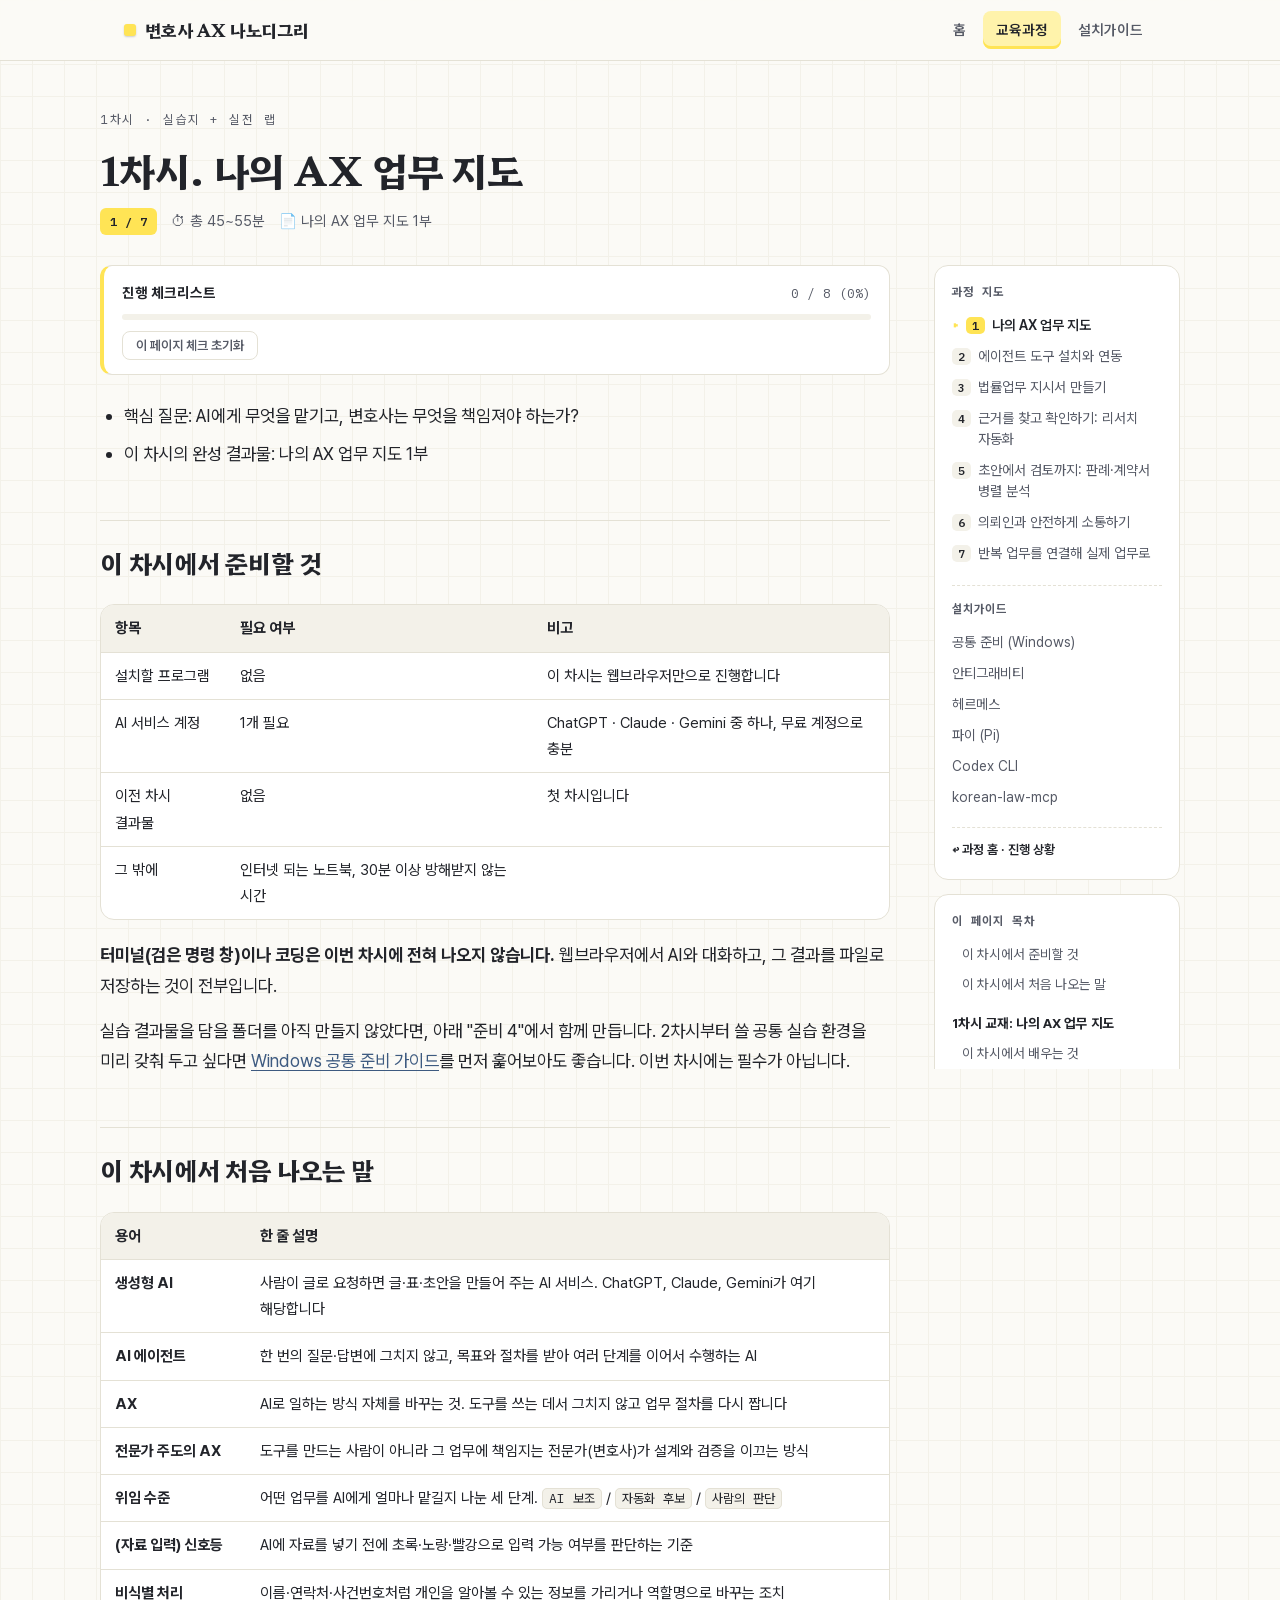
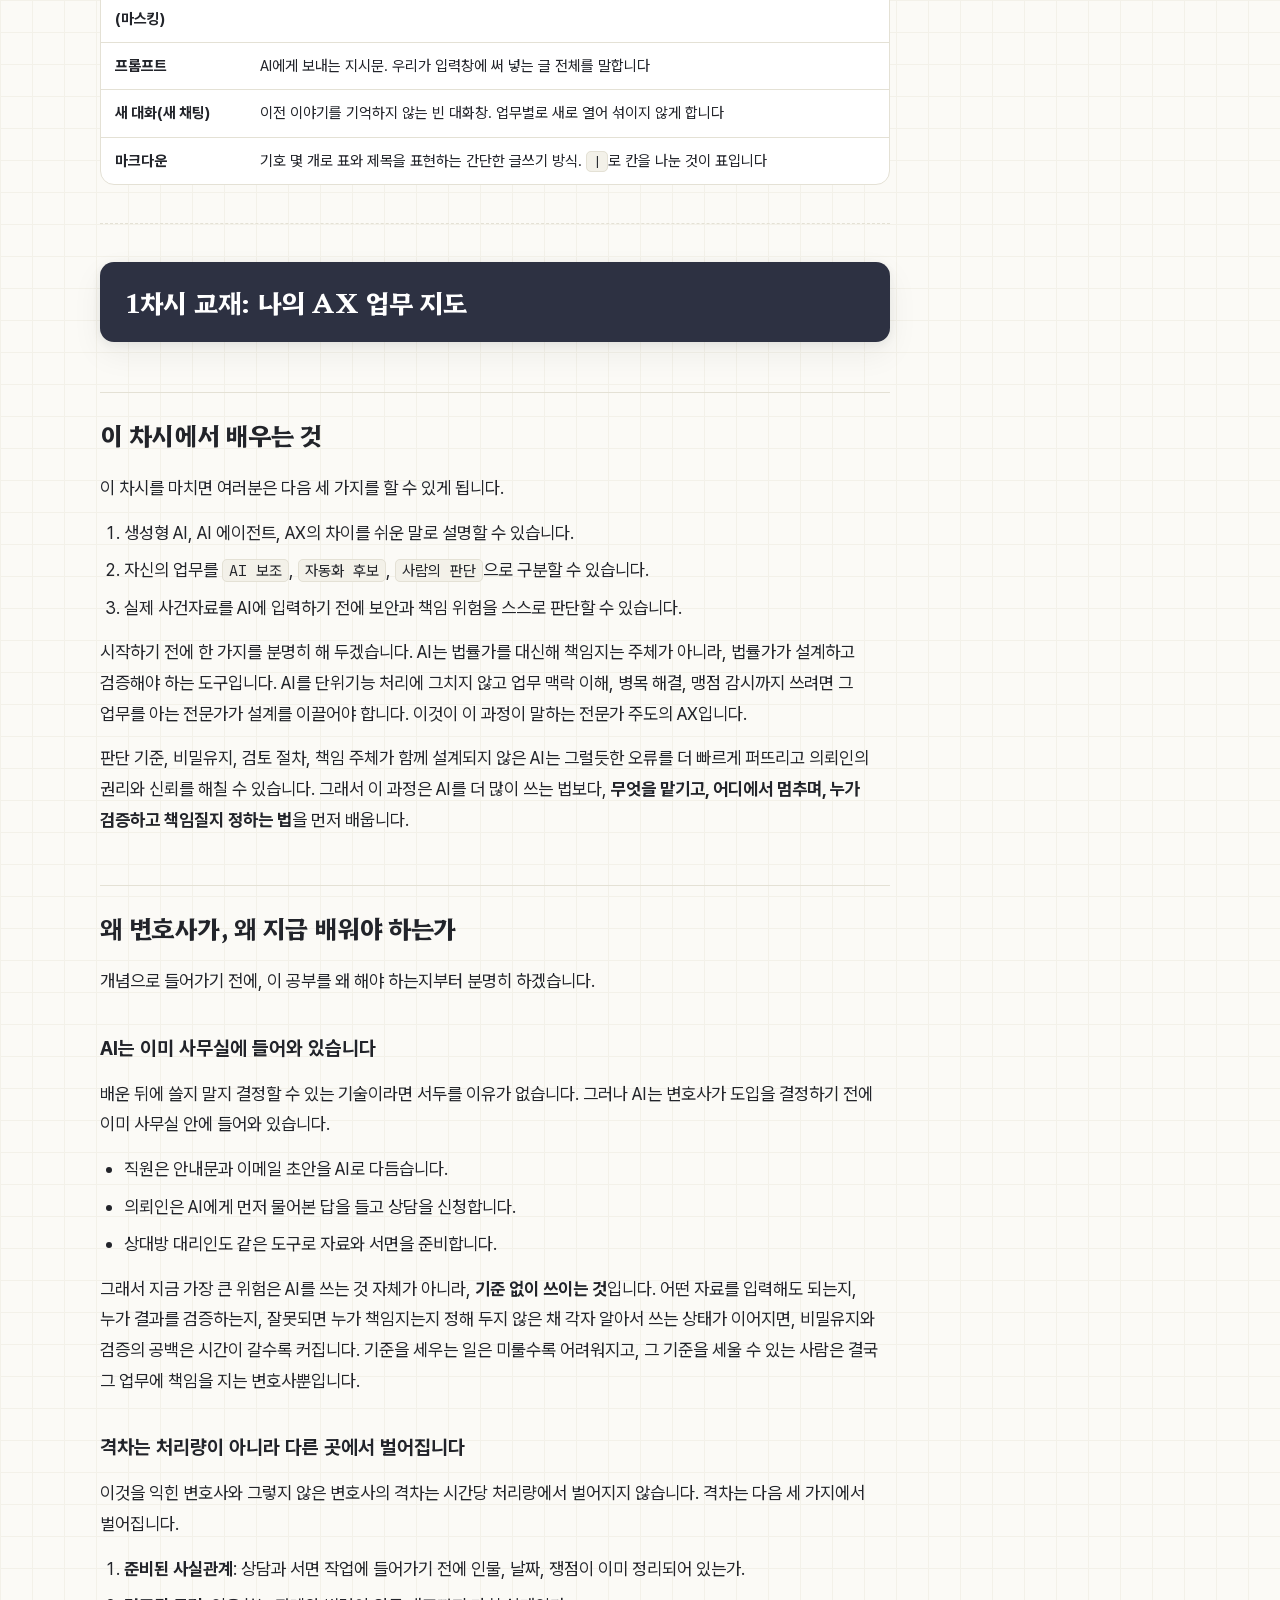
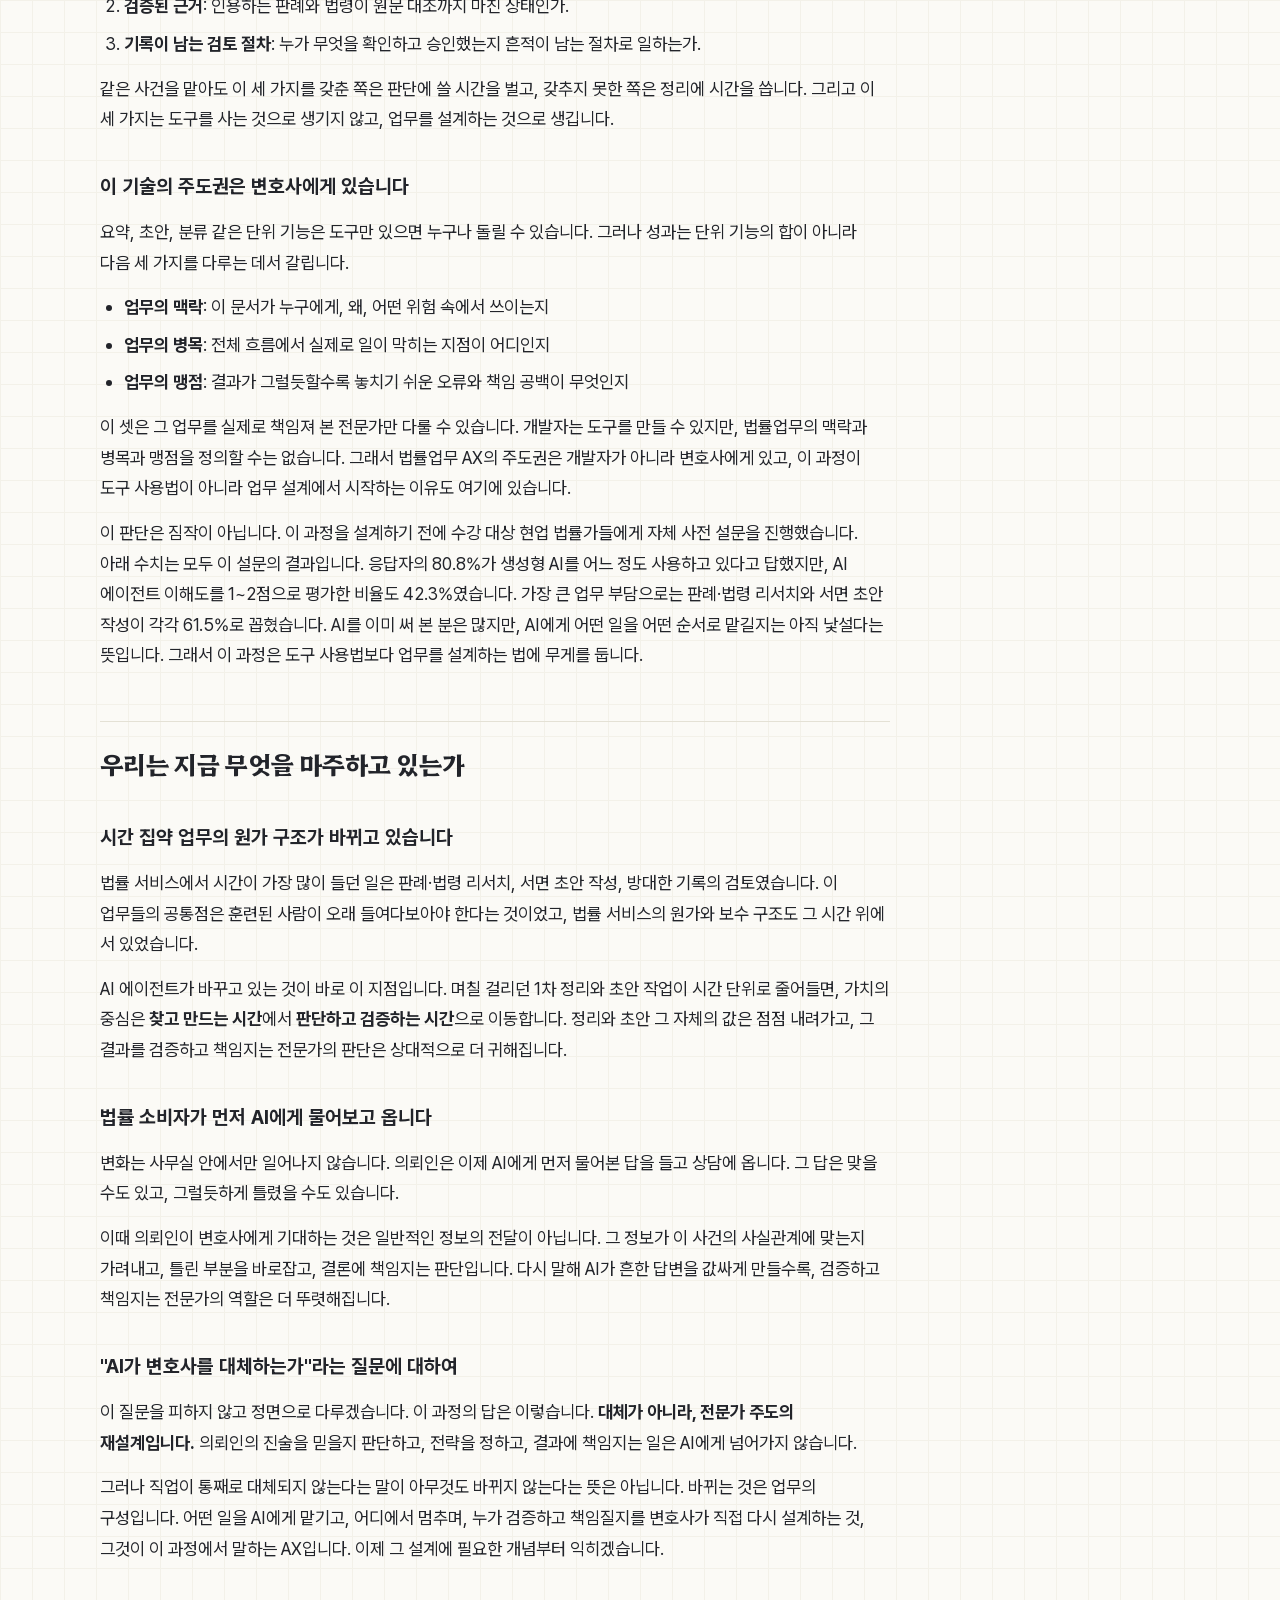
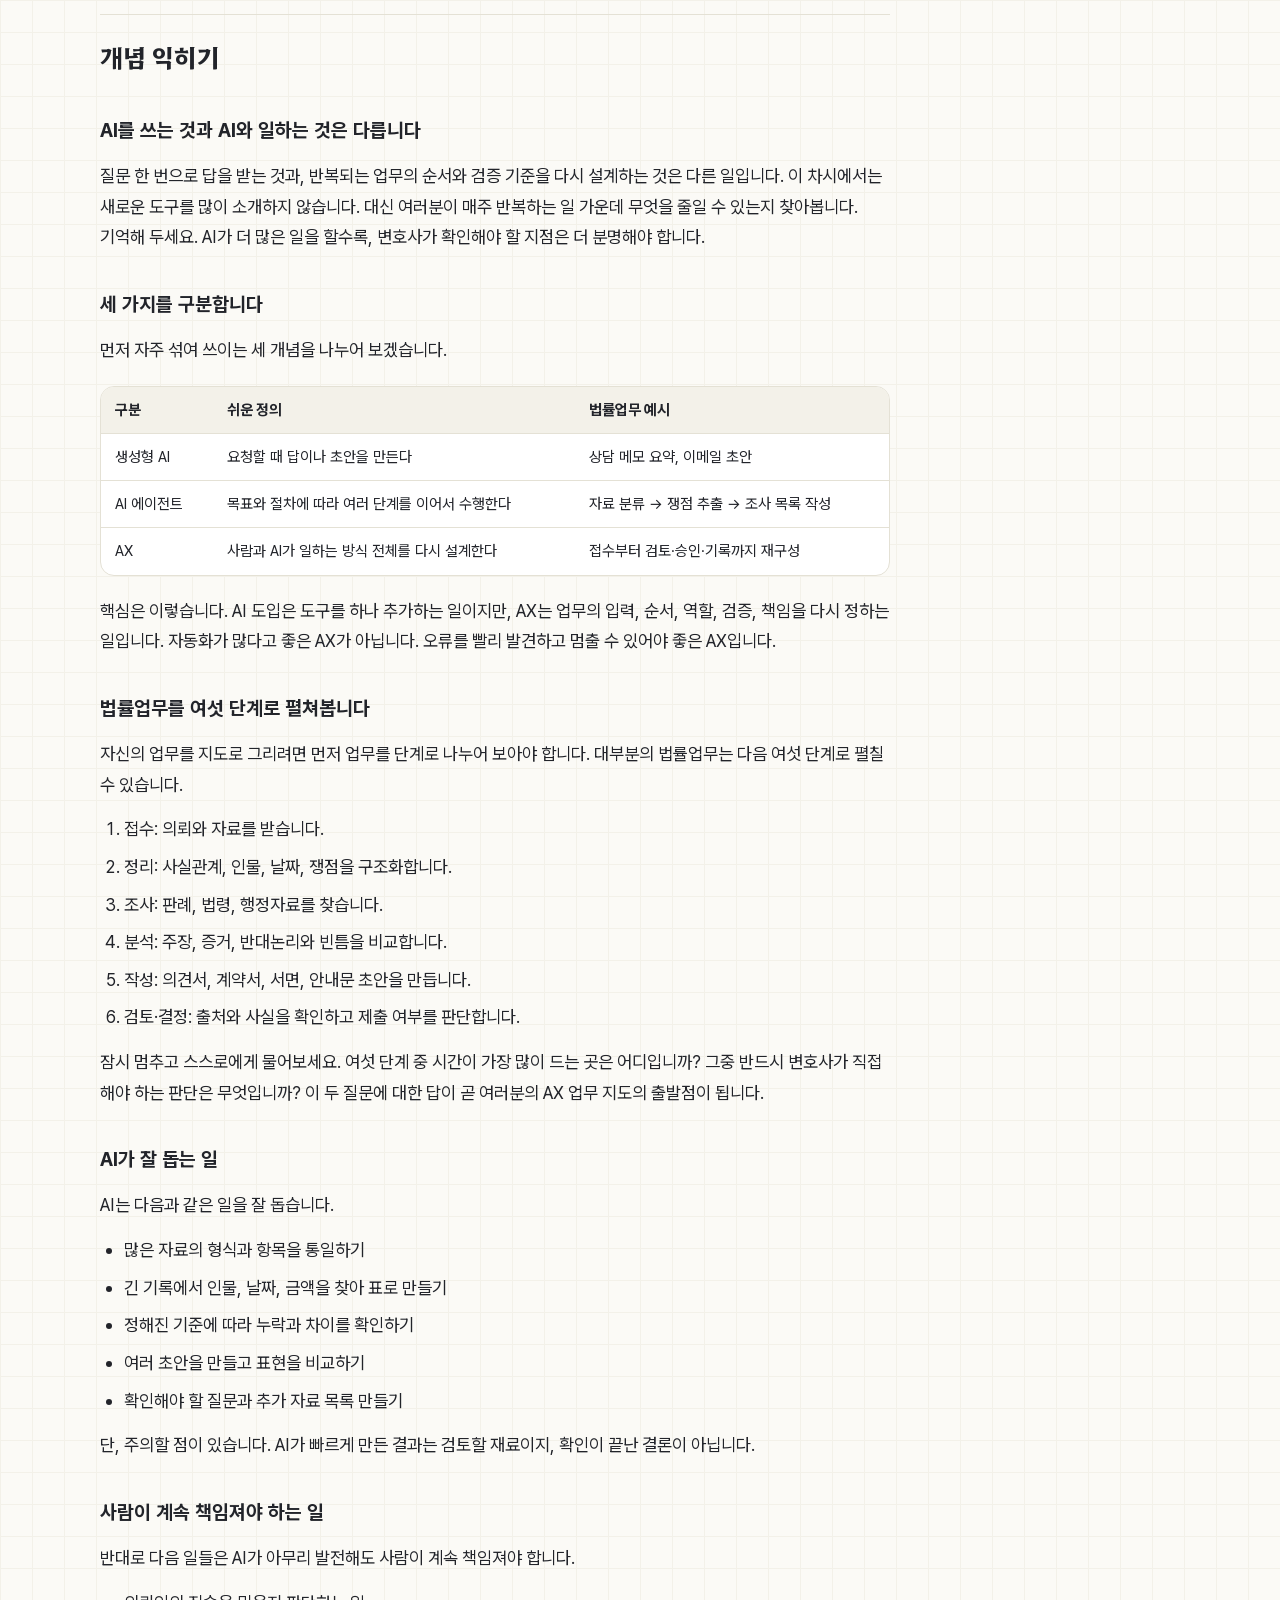
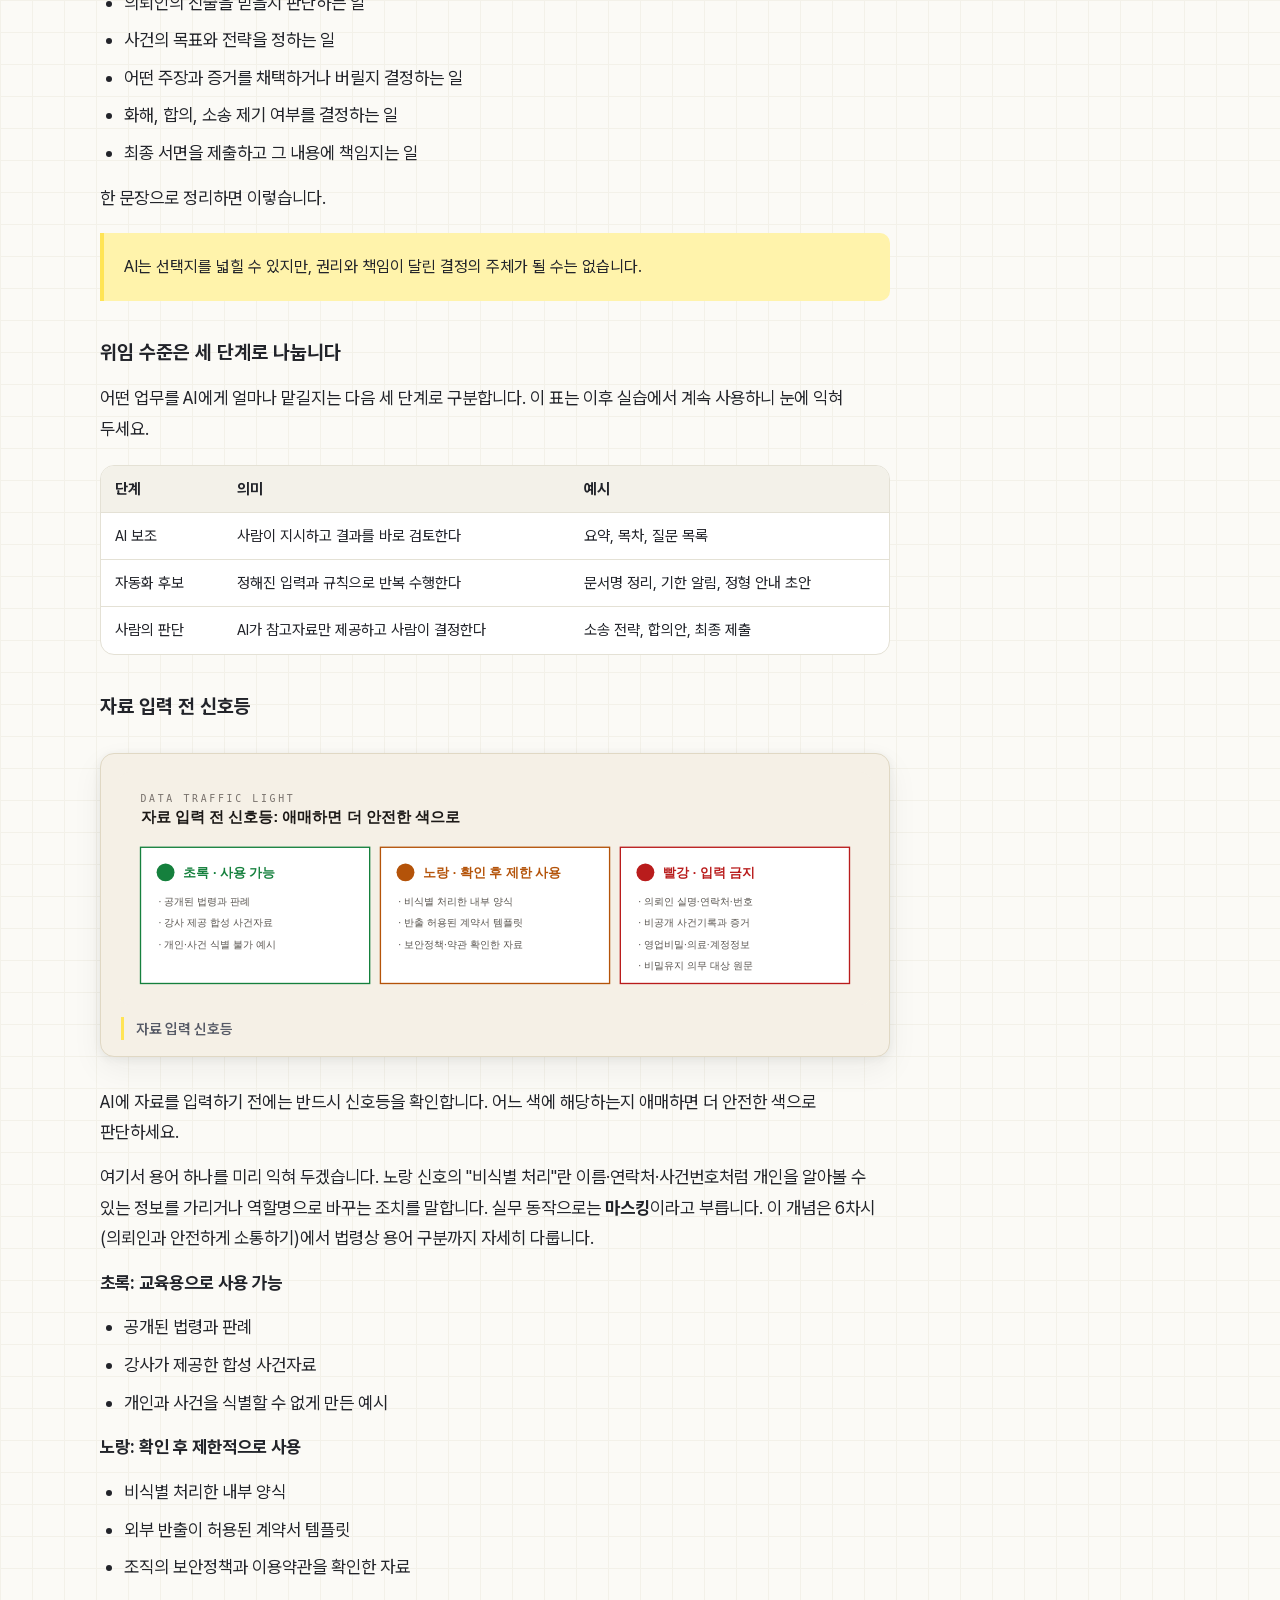
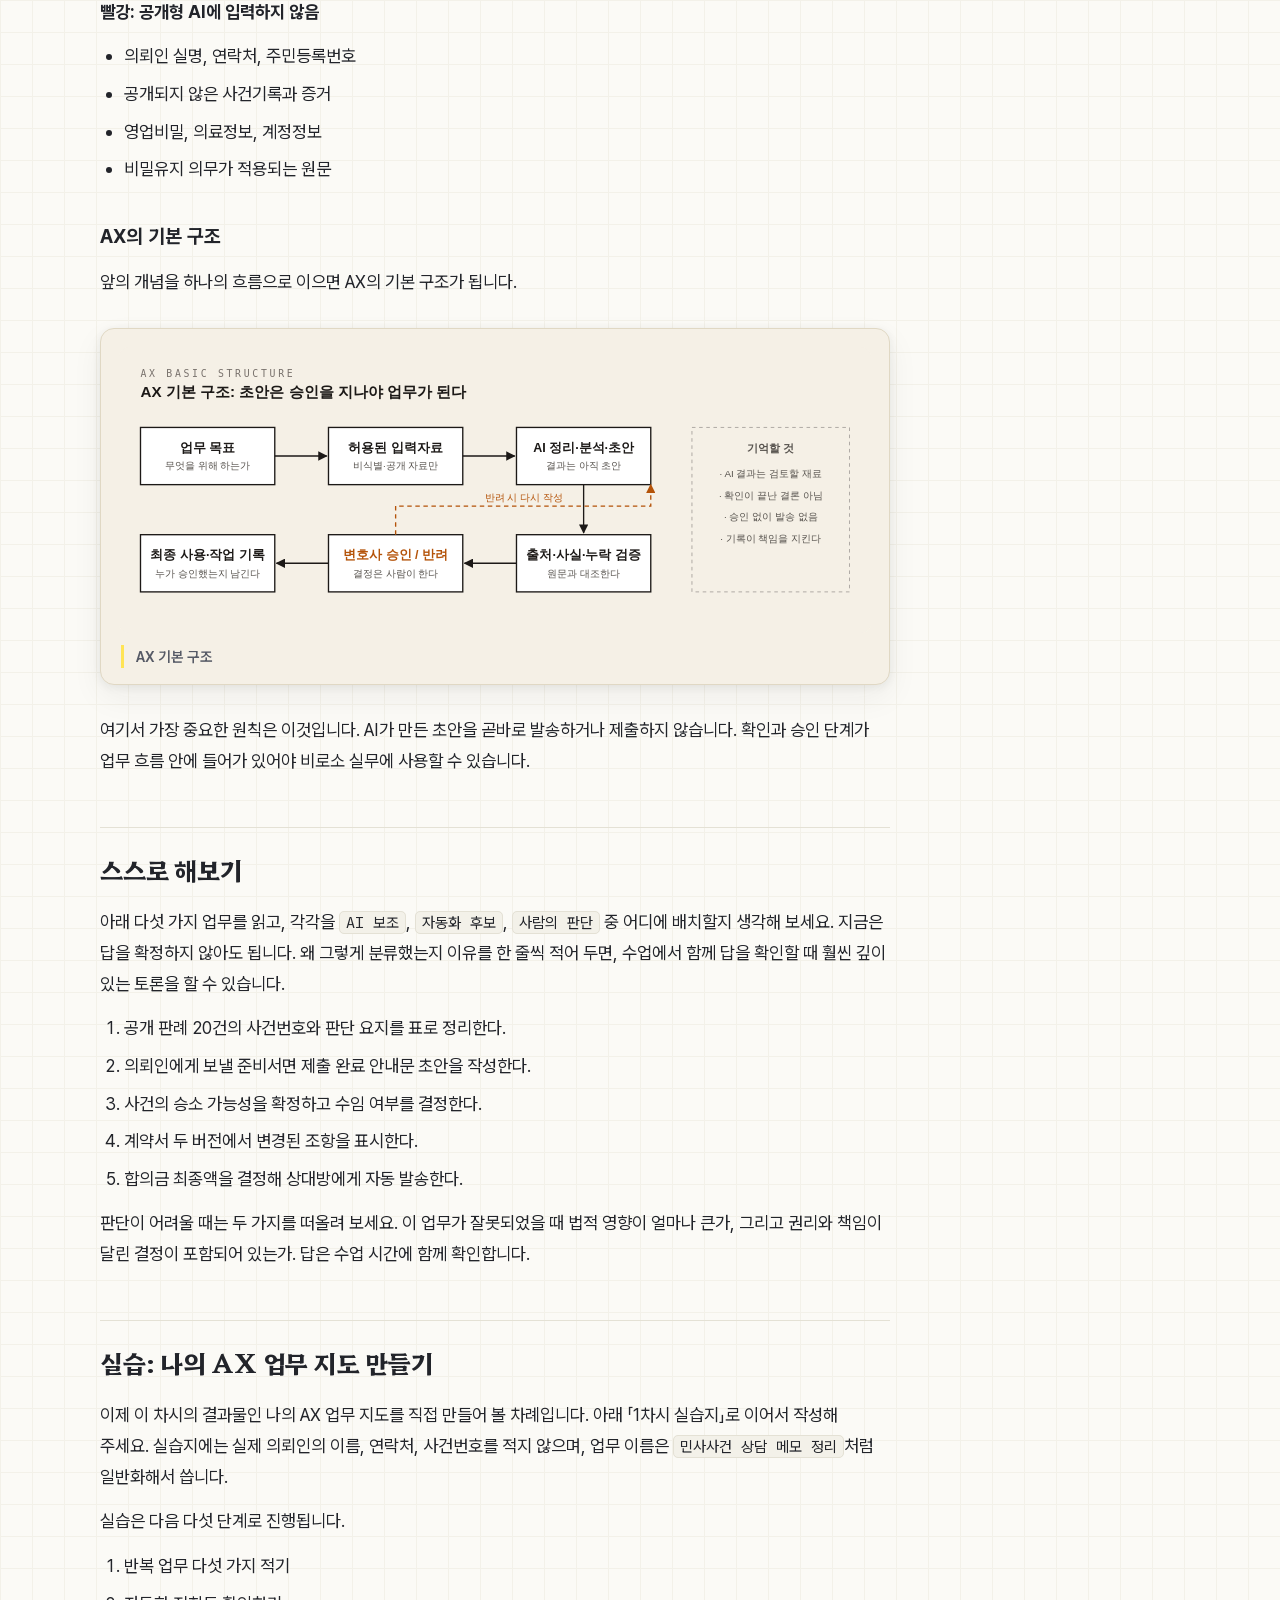
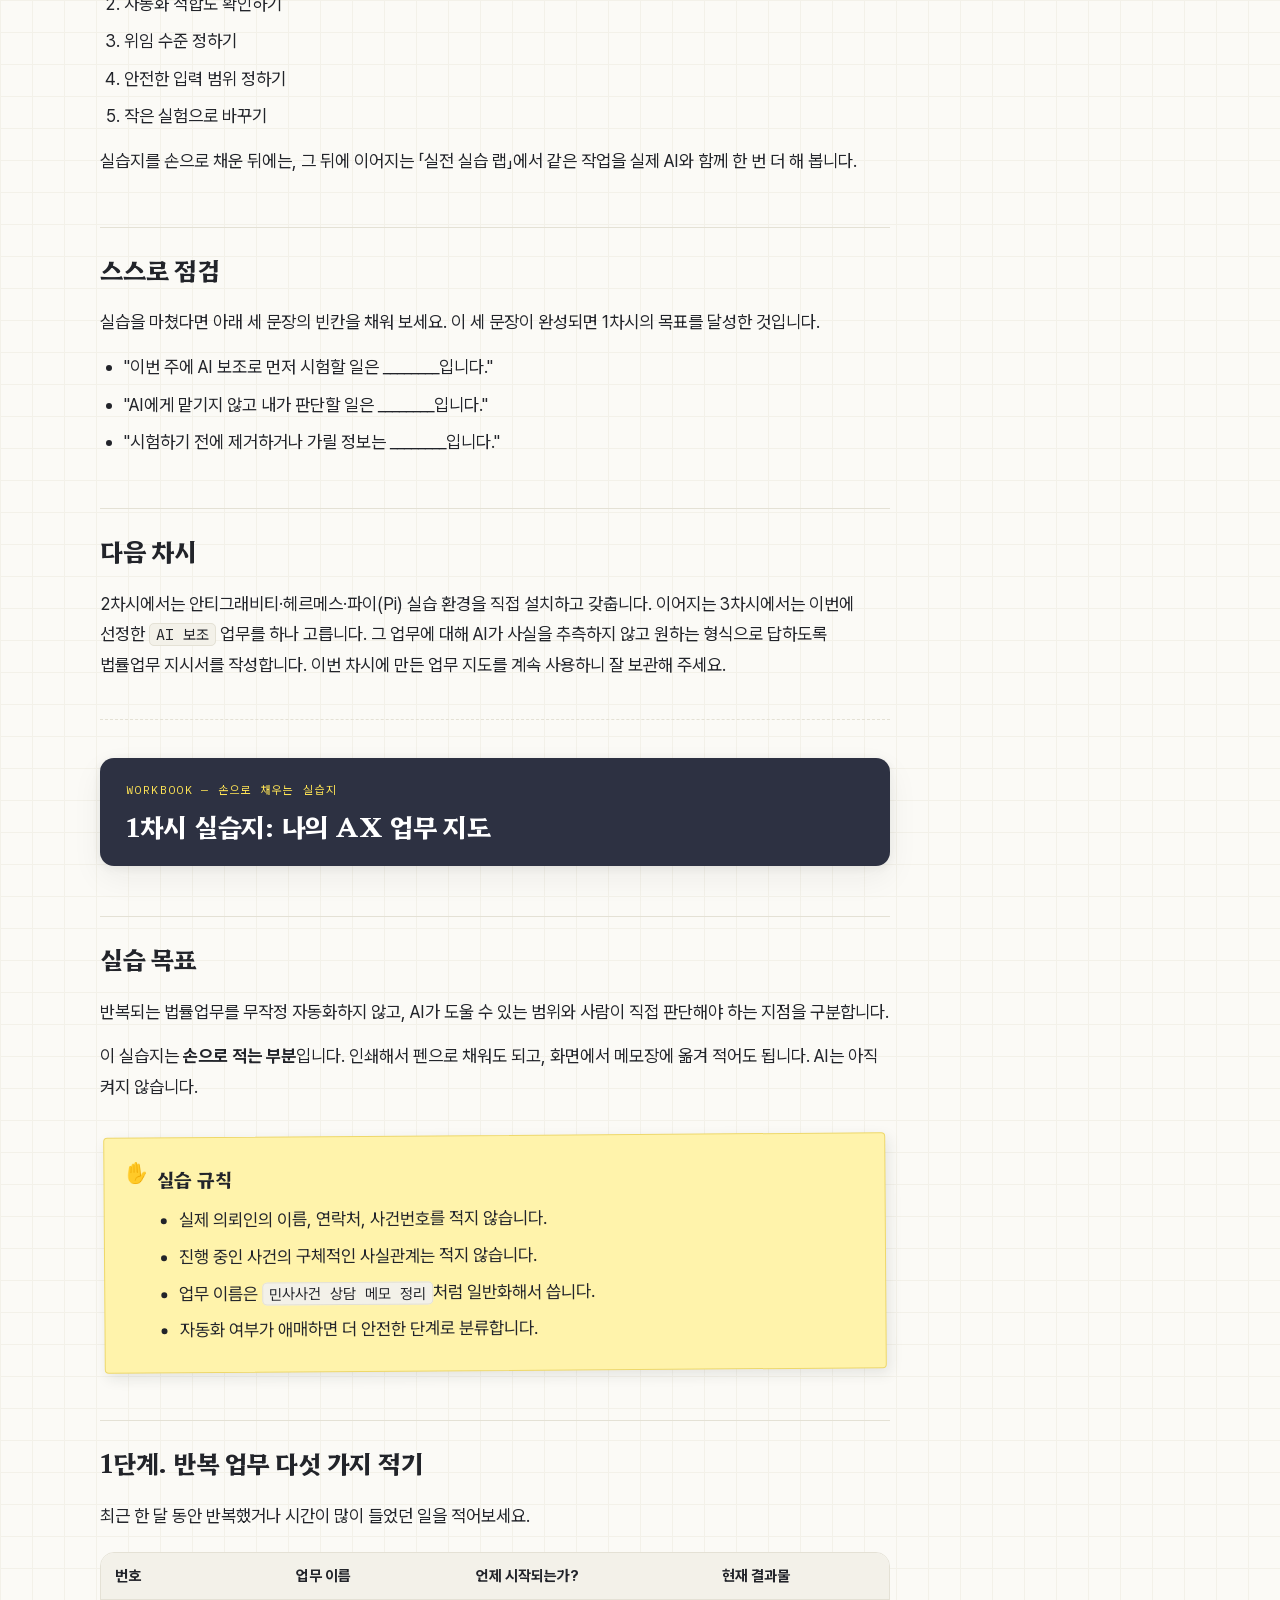
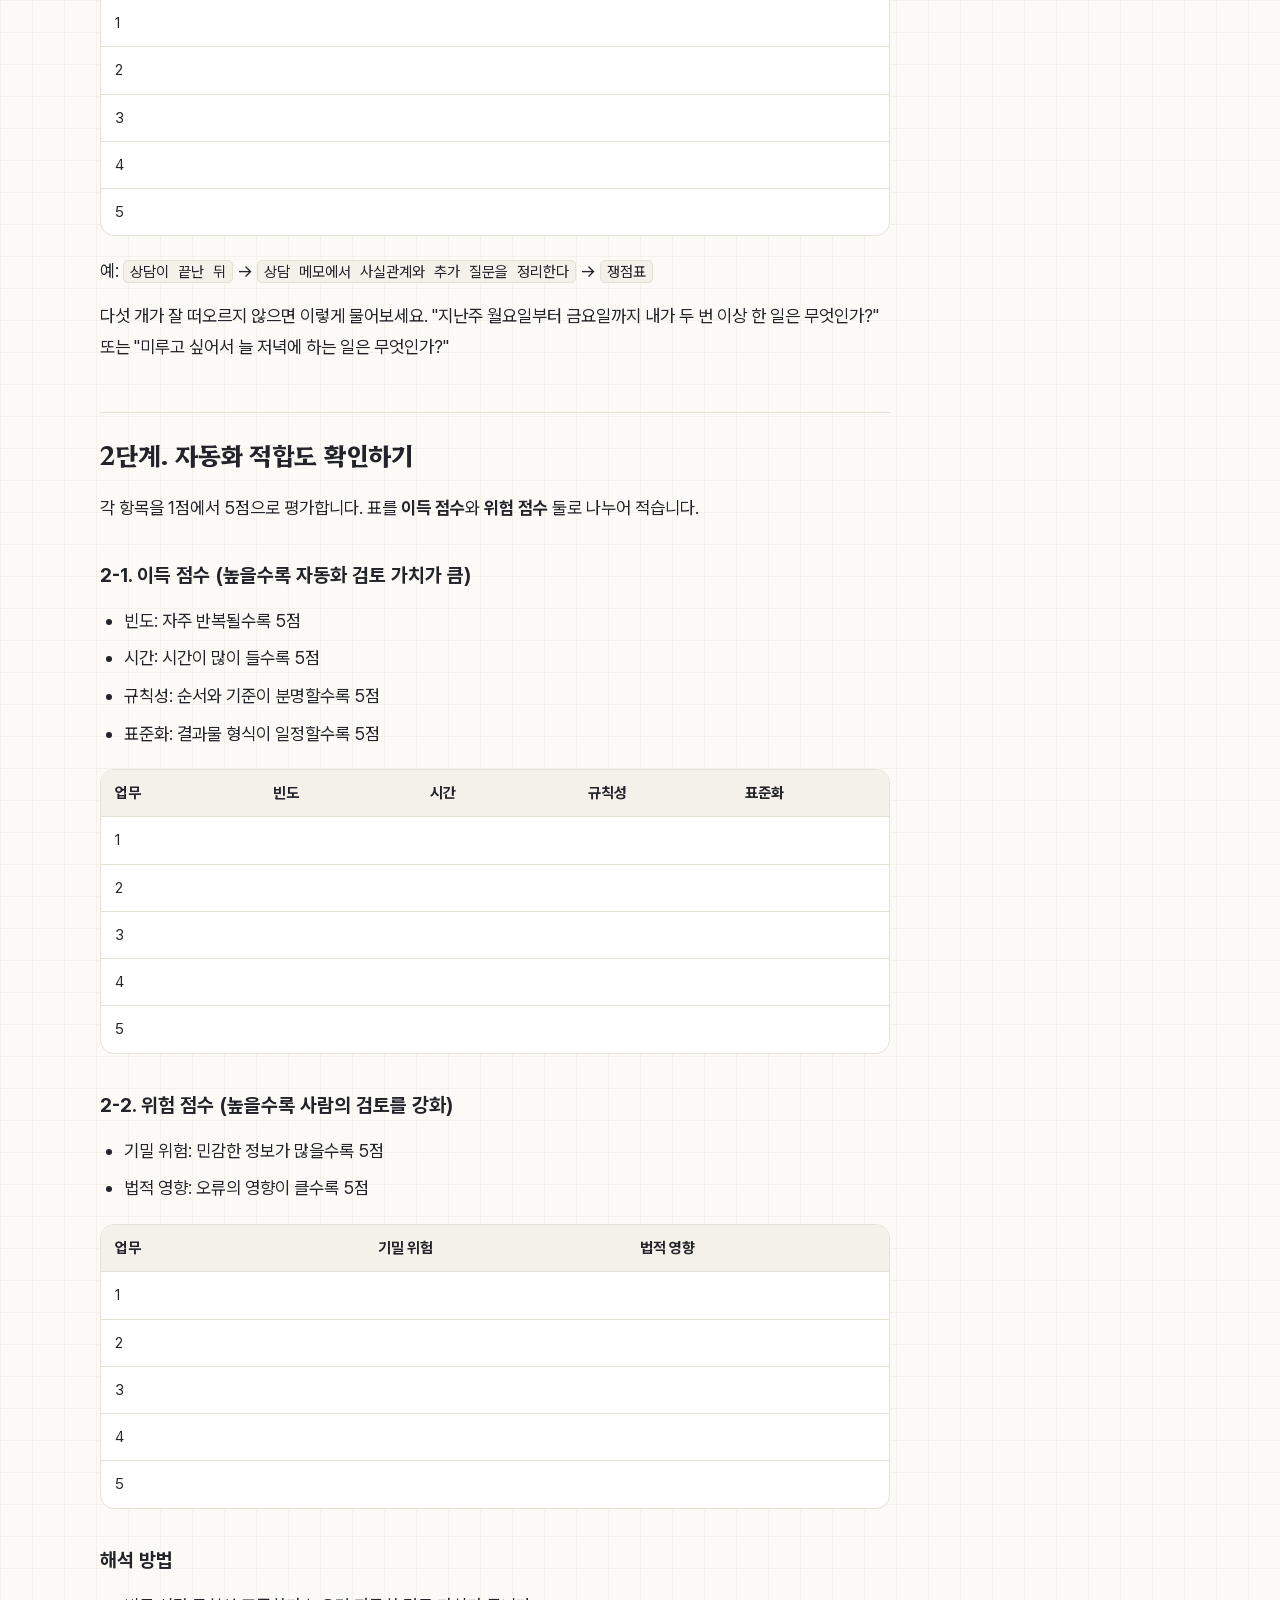
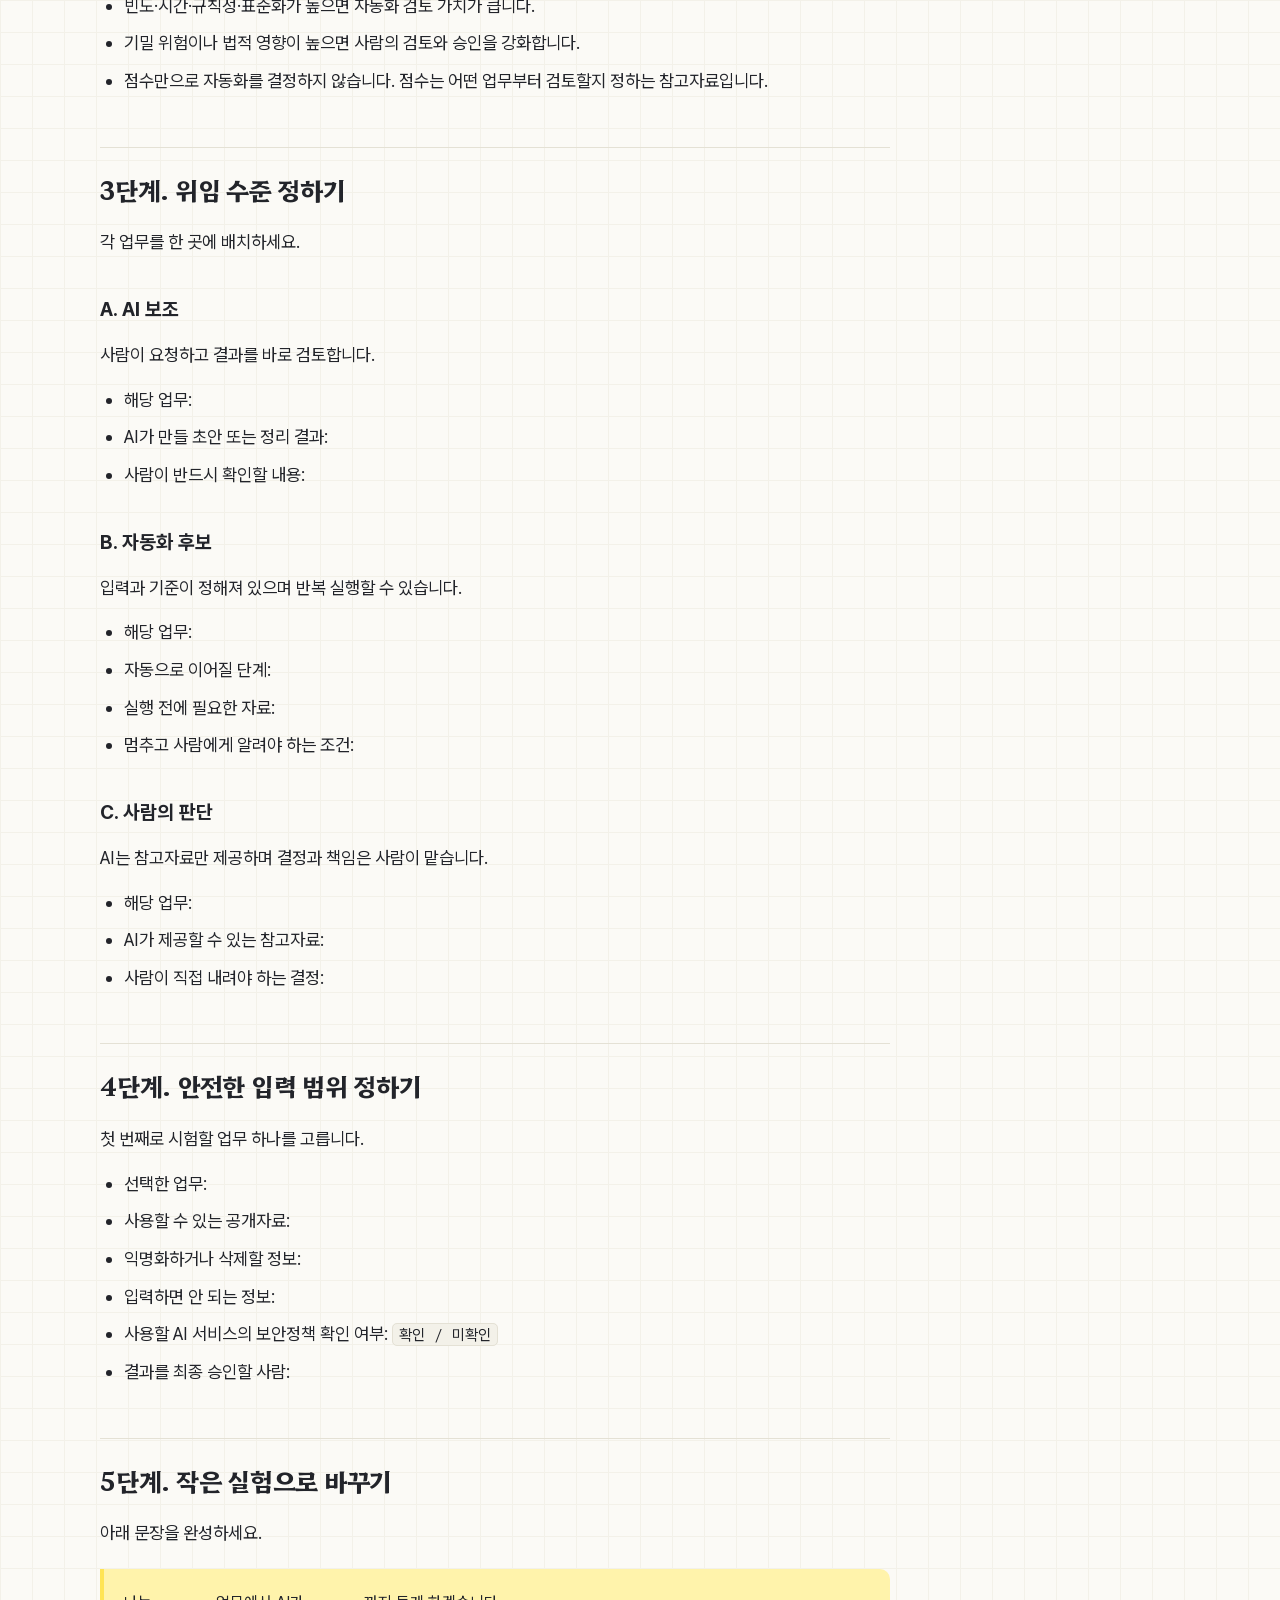
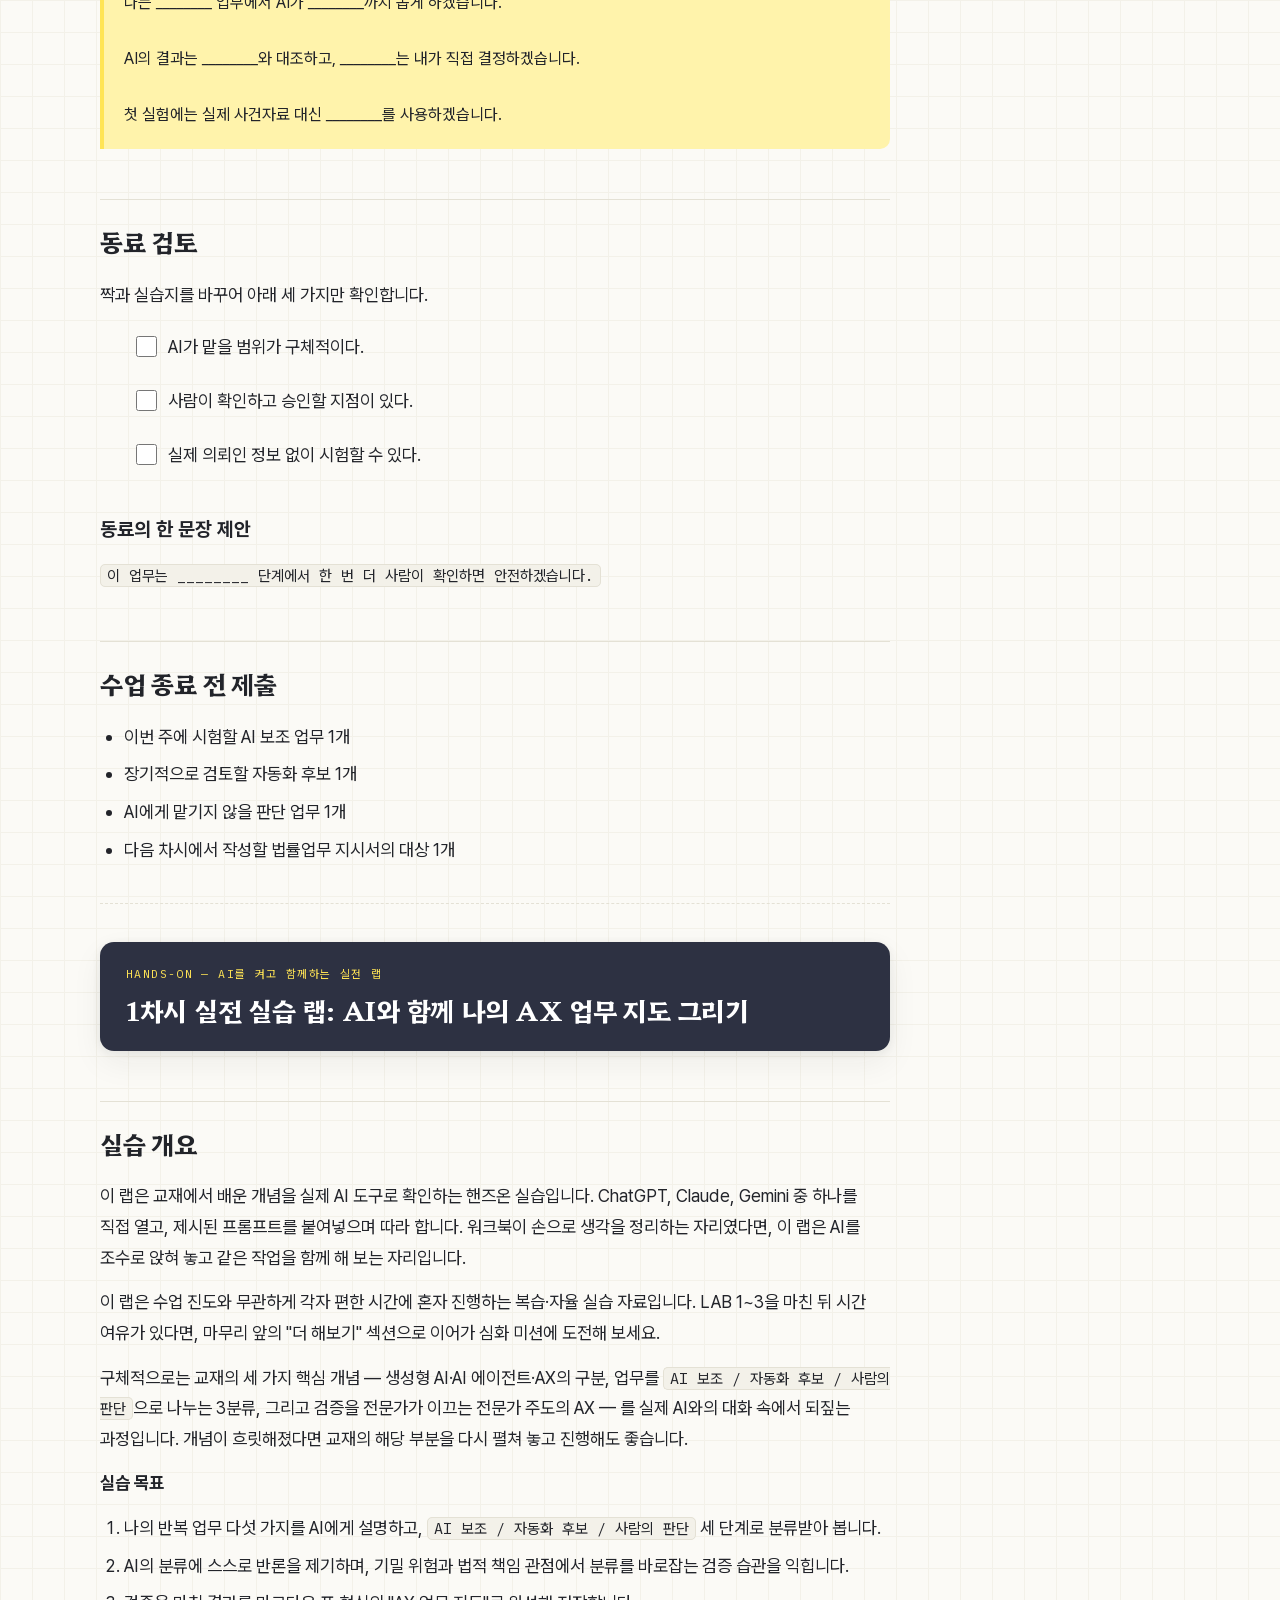
==== commit c0286976: "V2.1 개편 반영: 7차시 교재 파트 통합, 다이어그램 12종 추가, 헤르메스 가이드 갱신" ====
--- a/chapters/ch1.html
+++ b/chapters/ch1.html
@@ -35,12 +35,163 @@
 </div>
     <article class="prose">
 
+<ul>
+<li>핵심 질문: AI에게 무엇을 맡기고, 변호사는 무엇을 책임져야 하는가?</li>
+<li>이 차시의 완성 결과물: 나의 AX 업무 지도 1부</li>
+</ul>
 <h2 id="이-차시에서-준비할-것">이 차시에서 준비할 것</h2>
 <div class="table-wrap"><table><thead><tr><th>항목</th><th>필요 여부</th><th>비고</th></tr></thead><tbody><tr><td>설치할 프로그램</td><td>없음</td><td>이 차시는 웹브라우저만으로 진행합니다</td></tr><tr><td>AI 서비스 계정</td><td>1개 필요</td><td>ChatGPT · Claude · Gemini 중 하나, 무료 계정으로 충분</td></tr><tr><td>이전 차시 결과물</td><td>없음</td><td>첫 차시입니다</td></tr><tr><td>그 밖에</td><td>인터넷 되는 노트북, 30분 이상 방해받지 않는 시간</td><td></td></tr></tbody></table></div>
 <p><strong>터미널(검은 명령 창)이나 코딩은 이번 차시에 전혀 나오지 않습니다.</strong> 웹브라우저에서 AI와 대화하고, 그 결과를 파일로 저장하는 것이 전부입니다.</p>
 <p>실습 결과물을 담을 폴더를 아직 만들지 않았다면, 아래 &quot;준비 4&quot;에서 함께 만듭니다. 2차시부터 쓸 공통 실습 환경을 미리 갖춰 두고 싶다면 <a href="../install/setup-windows.html">Windows 공통 준비 가이드</a>를 먼저 훑어보아도 좋습니다. 이번 차시에는 필수가 아닙니다.</p>
 <h2 id="이-차시에서-처음-나오는-말">이 차시에서 처음 나오는 말</h2>
-<div class="table-wrap"><table><thead><tr><th>용어</th><th>한 줄 설명</th></tr></thead><tbody><tr><td><strong>생성형 AI</strong></td><td>사람이 글로 요청하면 글·표·초안을 만들어 주는 AI 서비스. ChatGPT, Claude, Gemini가 여기 해당합니다</td></tr><tr><td><strong>프롬프트</strong></td><td>AI에게 보내는 지시문. 우리가 입력창에 써 넣는 글 전체를 말합니다</td></tr><tr><td><strong>새 대화(새 채팅)</strong></td><td>이전 이야기를 기억하지 않는 빈 대화창. 업무별로 새로 열어 섞이지 않게 합니다</td></tr><tr><td><strong>마크다운</strong></td><td>기호 몇 개로 표와 제목을 표현하는 간단한 글쓰기 방식. <code>|</code>로 칸을 나눈 것이 표입니다</td></tr><tr><td><strong>AX</strong></td><td>AI로 일하는 방식 자체를 바꾸는 것. 도구를 쓰는 데서 그치지 않고 업무 절차를 다시 짭니다</td></tr></tbody></table></div>
+<div class="table-wrap"><table><thead><tr><th>용어</th><th>한 줄 설명</th></tr></thead><tbody><tr><td><strong>생성형 AI</strong></td><td>사람이 글로 요청하면 글·표·초안을 만들어 주는 AI 서비스. ChatGPT, Claude, Gemini가 여기 해당합니다</td></tr><tr><td><strong>AI 에이전트</strong></td><td>한 번의 질문·답변에 그치지 않고, 목표와 절차를 받아 여러 단계를 이어서 수행하는 AI</td></tr><tr><td><strong>AX</strong></td><td>AI로 일하는 방식 자체를 바꾸는 것. 도구를 쓰는 데서 그치지 않고 업무 절차를 다시 짭니다</td></tr><tr><td><strong>전문가 주도의 AX</strong></td><td>도구를 만드는 사람이 아니라 그 업무에 책임지는 전문가(변호사)가 설계와 검증을 이끄는 방식</td></tr><tr><td><strong>위임 수준</strong></td><td>어떤 업무를 AI에게 얼마나 맡길지 나눈 세 단계. <code>AI 보조</code> / <code>자동화 후보</code> / <code>사람의 판단</code></td></tr><tr><td><strong>(자료 입력) 신호등</strong></td><td>AI에 자료를 넣기 전에 초록·노랑·빨강으로 입력 가능 여부를 판단하는 기준</td></tr><tr><td><strong>비식별 처리(마스킹)</strong></td><td>이름·연락처·사건번호처럼 개인을 알아볼 수 있는 정보를 가리거나 역할명으로 바꾸는 조치</td></tr><tr><td><strong>프롬프트</strong></td><td>AI에게 보내는 지시문. 우리가 입력창에 써 넣는 글 전체를 말합니다</td></tr><tr><td><strong>새 대화(새 채팅)</strong></td><td>이전 이야기를 기억하지 않는 빈 대화창. 업무별로 새로 열어 섞이지 않게 합니다</td></tr><tr><td><strong>마크다운</strong></td><td>기호 몇 개로 표와 제목을 표현하는 간단한 글쓰기 방식. <code>|</code>로 칸을 나눈 것이 표입니다</td></tr></tbody></table></div>
+<hr>
+<div class="sec-banner" id="1차시-교재-나의-ax-업무-지도"><h2 class="banner-title">1차시 교재: 나의 AX 업무 지도</h2></div>
+<h2 id="이-차시에서-배우는-것">이 차시에서 배우는 것</h2>
+<p>이 차시를 마치면 여러분은 다음 세 가지를 할 수 있게 됩니다.</p>
+<ol>
+<li>생성형 AI, AI 에이전트, AX의 차이를 쉬운 말로 설명할 수 있습니다.</li>
+<li>자신의 업무를 <code>AI 보조</code>, <code>자동화 후보</code>, <code>사람의 판단</code>으로 구분할 수 있습니다.</li>
+<li>실제 사건자료를 AI에 입력하기 전에 보안과 책임 위험을 스스로 판단할 수 있습니다.</li>
+</ol>
+<p>시작하기 전에 한 가지를 분명히 해 두겠습니다. AI는 법률가를 대신해 책임지는 주체가 아니라, 법률가가 설계하고 검증해야 하는 도구입니다. AI를 단위기능 처리에 그치지 않고 업무 맥락 이해, 병목 해결, 맹점 감시까지 쓰려면 그 업무를 아는 전문가가 설계를 이끌어야 합니다. 이것이 이 과정이 말하는 전문가 주도의 AX입니다.</p>
+<p>판단 기준, 비밀유지, 검토 절차, 책임 주체가 함께 설계되지 않은 AI는 그럴듯한 오류를 더 빠르게 퍼뜨리고 의뢰인의 권리와 신뢰를 해칠 수 있습니다. 그래서 이 과정은 AI를 더 많이 쓰는 법보다, <strong>무엇을 맡기고, 어디에서 멈추며, 누가 검증하고 책임질지 정하는 법</strong>을 먼저 배웁니다.</p>
+<h2 id="왜-변호사가-왜-지금-배워야-하는가">왜 변호사가, 왜 지금 배워야 하는가</h2>
+<p>개념으로 들어가기 전에, 이 공부를 왜 해야 하는지부터 분명히 하겠습니다.</p>
+<h3 id="ai는-이미-사무실에-들어와-있습니다">AI는 이미 사무실에 들어와 있습니다</h3>
+<p>배운 뒤에 쓸지 말지 결정할 수 있는 기술이라면 서두를 이유가 없습니다. 그러나 AI는 변호사가 도입을 결정하기 전에 이미 사무실 안에 들어와 있습니다.</p>
+<ul>
+<li>직원은 안내문과 이메일 초안을 AI로 다듬습니다.</li>
+<li>의뢰인은 AI에게 먼저 물어본 답을 들고 상담을 신청합니다.</li>
+<li>상대방 대리인도 같은 도구로 자료와 서면을 준비합니다.</li>
+</ul>
+<p>그래서 지금 가장 큰 위험은 AI를 쓰는 것 자체가 아니라, <strong>기준 없이 쓰이는 것</strong>입니다. 어떤 자료를 입력해도 되는지, 누가 결과를 검증하는지, 잘못되면 누가 책임지는지 정해 두지 않은 채 각자 알아서 쓰는 상태가 이어지면, 비밀유지와 검증의 공백은 시간이 갈수록 커집니다. 기준을 세우는 일은 미룰수록 어려워지고, 그 기준을 세울 수 있는 사람은 결국 그 업무에 책임을 지는 변호사뿐입니다.</p>
+<h3 id="격차는-처리량이-아니라-다른-곳에서-벌어집니다">격차는 처리량이 아니라 다른 곳에서 벌어집니다</h3>
+<p>이것을 익힌 변호사와 그렇지 않은 변호사의 격차는 시간당 처리량에서 벌어지지 않습니다. 격차는 다음 세 가지에서 벌어집니다.</p>
+<ol>
+<li><strong>준비된 사실관계</strong>: 상담과 서면 작업에 들어가기 전에 인물, 날짜, 쟁점이 이미 정리되어 있는가.</li>
+<li><strong>검증된 근거</strong>: 인용하는 판례와 법령이 원문 대조까지 마친 상태인가.</li>
+<li><strong>기록이 남는 검토 절차</strong>: 누가 무엇을 확인하고 승인했는지 흔적이 남는 절차로 일하는가.</li>
+</ol>
+<p>같은 사건을 맡아도 이 세 가지를 갖춘 쪽은 판단에 쓸 시간을 벌고, 갖추지 못한 쪽은 정리에 시간을 씁니다. 그리고 이 세 가지는 도구를 사는 것으로 생기지 않고, 업무를 설계하는 것으로 생깁니다.</p>
+<h3 id="이-기술의-주도권은-변호사에게-있습니다">이 기술의 주도권은 변호사에게 있습니다</h3>
+<p>요약, 초안, 분류 같은 단위 기능은 도구만 있으면 누구나 돌릴 수 있습니다. 그러나 성과는 단위 기능의 합이 아니라 다음 세 가지를 다루는 데서 갈립니다.</p>
+<ul>
+<li><strong>업무의 맥락</strong>: 이 문서가 누구에게, 왜, 어떤 위험 속에서 쓰이는지</li>
+<li><strong>업무의 병목</strong>: 전체 흐름에서 실제로 일이 막히는 지점이 어디인지</li>
+<li><strong>업무의 맹점</strong>: 결과가 그럴듯할수록 놓치기 쉬운 오류와 책임 공백이 무엇인지</li>
+</ul>
+<p>이 셋은 그 업무를 실제로 책임져 본 전문가만 다룰 수 있습니다. 개발자는 도구를 만들 수 있지만, 법률업무의 맥락과 병목과 맹점을 정의할 수는 없습니다. 그래서 법률업무 AX의 주도권은 개발자가 아니라 변호사에게 있고, 이 과정이 도구 사용법이 아니라 업무 설계에서 시작하는 이유도 여기에 있습니다.</p>
+<p>이 판단은 짐작이 아닙니다. 이 과정을 설계하기 전에 수강 대상 현업 법률가들에게 자체 사전 설문을 진행했습니다. 아래 수치는 모두 이 설문의 결과입니다. 응답자의 80.8%가 생성형 AI를 어느 정도 사용하고 있다고 답했지만, AI 에이전트 이해도를 1~2점으로 평가한 비율도 42.3%였습니다. 가장 큰 업무 부담으로는 판례·법령 리서치와 서면 초안 작성이 각각 61.5%로 꼽혔습니다. AI를 이미 써 본 분은 많지만, AI에게 어떤 일을 어떤 순서로 맡길지는 아직 낯설다는 뜻입니다. 그래서 이 과정은 도구 사용법보다 업무를 설계하는 법에 무게를 둡니다.</p>
+<h2 id="우리는-지금-무엇을-마주하고-있는가">우리는 지금 무엇을 마주하고 있는가</h2>
+<h3 id="시간-집약-업무의-원가-구조가-바뀌고-있습니다">시간 집약 업무의 원가 구조가 바뀌고 있습니다</h3>
+<p>법률 서비스에서 시간이 가장 많이 들던 일은 판례·법령 리서치, 서면 초안 작성, 방대한 기록의 검토였습니다. 이 업무들의 공통점은 훈련된 사람이 오래 들여다보아야 한다는 것이었고, 법률 서비스의 원가와 보수 구조도 그 시간 위에 서 있었습니다.</p>
+<p>AI 에이전트가 바꾸고 있는 것이 바로 이 지점입니다. 며칠 걸리던 1차 정리와 초안 작업이 시간 단위로 줄어들면, 가치의 중심은 <strong>찾고 만드는 시간</strong>에서 <strong>판단하고 검증하는 시간</strong>으로 이동합니다. 정리와 초안 그 자체의 값은 점점 내려가고, 그 결과를 검증하고 책임지는 전문가의 판단은 상대적으로 더 귀해집니다.</p>
+<h3 id="법률-소비자가-먼저-ai에게-물어보고-옵니다">법률 소비자가 먼저 AI에게 물어보고 옵니다</h3>
+<p>변화는 사무실 안에서만 일어나지 않습니다. 의뢰인은 이제 AI에게 먼저 물어본 답을 들고 상담에 옵니다. 그 답은 맞을 수도 있고, 그럴듯하게 틀렸을 수도 있습니다.</p>
+<p>이때 의뢰인이 변호사에게 기대하는 것은 일반적인 정보의 전달이 아닙니다. 그 정보가 이 사건의 사실관계에 맞는지 가려내고, 틀린 부분을 바로잡고, 결론에 책임지는 판단입니다. 다시 말해 AI가 흔한 답변을 값싸게 만들수록, 검증하고 책임지는 전문가의 역할은 더 뚜렷해집니다.</p>
+<h3 id="ai가-변호사를-대체하는가라는-질문에-대하여">&quot;AI가 변호사를 대체하는가&quot;라는 질문에 대하여</h3>
+<p>이 질문을 피하지 않고 정면으로 다루겠습니다. 이 과정의 답은 이렇습니다. <strong>대체가 아니라, 전문가 주도의 재설계입니다.</strong> 의뢰인의 진술을 믿을지 판단하고, 전략을 정하고, 결과에 책임지는 일은 AI에게 넘어가지 않습니다.</p>
+<p>그러나 직업이 통째로 대체되지 않는다는 말이 아무것도 바뀌지 않는다는 뜻은 아닙니다. 바뀌는 것은 업무의 구성입니다. 어떤 일을 AI에게 맡기고, 어디에서 멈추며, 누가 검증하고 책임질지를 변호사가 직접 다시 설계하는 것, 그것이 이 과정에서 말하는 AX입니다. 이제 그 설계에 필요한 개념부터 익히겠습니다.</p>
+<h2 id="개념-익히기">개념 익히기</h2>
+<h3 id="ai를-쓰는-것과-ai와-일하는-것은-다릅니다">AI를 쓰는 것과 AI와 일하는 것은 다릅니다</h3>
+<p>질문 한 번으로 답을 받는 것과, 반복되는 업무의 순서와 검증 기준을 다시 설계하는 것은 다른 일입니다. 이 차시에서는 새로운 도구를 많이 소개하지 않습니다. 대신 여러분이 매주 반복하는 일 가운데 무엇을 줄일 수 있는지 찾아봅니다. 기억해 두세요. AI가 더 많은 일을 할수록, 변호사가 확인해야 할 지점은 더 분명해야 합니다.</p>
+<h3 id="세-가지를-구분합니다">세 가지를 구분합니다</h3>
+<p>먼저 자주 섞여 쓰이는 세 개념을 나누어 보겠습니다.</p>
+<div class="table-wrap"><table><thead><tr><th>구분</th><th>쉬운 정의</th><th>법률업무 예시</th></tr></thead><tbody><tr><td>생성형 AI</td><td>요청할 때 답이나 초안을 만든다</td><td>상담 메모 요약, 이메일 초안</td></tr><tr><td>AI 에이전트</td><td>목표와 절차에 따라 여러 단계를 이어서 수행한다</td><td>자료 분류 → 쟁점 추출 → 조사 목록 작성</td></tr><tr><td>AX</td><td>사람과 AI가 일하는 방식 전체를 다시 설계한다</td><td>접수부터 검토·승인·기록까지 재구성</td></tr></tbody></table></div>
+<p>핵심은 이렇습니다. AI 도입은 도구를 하나 추가하는 일이지만, AX는 업무의 입력, 순서, 역할, 검증, 책임을 다시 정하는 일입니다. 자동화가 많다고 좋은 AX가 아닙니다. 오류를 빨리 발견하고 멈출 수 있어야 좋은 AX입니다.</p>
+<h3 id="법률업무를-여섯-단계로-펼쳐봅니다">법률업무를 여섯 단계로 펼쳐봅니다</h3>
+<p>자신의 업무를 지도로 그리려면 먼저 업무를 단계로 나누어 보아야 합니다. 대부분의 법률업무는 다음 여섯 단계로 펼칠 수 있습니다.</p>
+<ol>
+<li>접수: 의뢰와 자료를 받습니다.</li>
+<li>정리: 사실관계, 인물, 날짜, 쟁점을 구조화합니다.</li>
+<li>조사: 판례, 법령, 행정자료를 찾습니다.</li>
+<li>분석: 주장, 증거, 반대논리와 빈틈을 비교합니다.</li>
+<li>작성: 의견서, 계약서, 서면, 안내문 초안을 만듭니다.</li>
+<li>검토·결정: 출처와 사실을 확인하고 제출 여부를 판단합니다.</li>
+</ol>
+<p>잠시 멈추고 스스로에게 물어보세요. 여섯 단계 중 시간이 가장 많이 드는 곳은 어디입니까? 그중 반드시 변호사가 직접 해야 하는 판단은 무엇입니까? 이 두 질문에 대한 답이 곧 여러분의 AX 업무 지도의 출발점이 됩니다.</p>
+<h3 id="ai가-잘-돕는-일">AI가 잘 돕는 일</h3>
+<p>AI는 다음과 같은 일을 잘 돕습니다.</p>
+<ul>
+<li>많은 자료의 형식과 항목을 통일하기</li>
+<li>긴 기록에서 인물, 날짜, 금액을 찾아 표로 만들기</li>
+<li>정해진 기준에 따라 누락과 차이를 확인하기</li>
+<li>여러 초안을 만들고 표현을 비교하기</li>
+<li>확인해야 할 질문과 추가 자료 목록 만들기</li>
+</ul>
+<p>단, 주의할 점이 있습니다. AI가 빠르게 만든 결과는 검토할 재료이지, 확인이 끝난 결론이 아닙니다.</p>
+<h3 id="사람이-계속-책임져야-하는-일">사람이 계속 책임져야 하는 일</h3>
+<p>반대로 다음 일들은 AI가 아무리 발전해도 사람이 계속 책임져야 합니다.</p>
+<ul>
+<li>의뢰인의 진술을 믿을지 판단하는 일</li>
+<li>사건의 목표와 전략을 정하는 일</li>
+<li>어떤 주장과 증거를 채택하거나 버릴지 결정하는 일</li>
+<li>화해, 합의, 소송 제기 여부를 결정하는 일</li>
+<li>최종 서면을 제출하고 그 내용에 책임지는 일</li>
+</ul>
+<p>한 문장으로 정리하면 이렇습니다.</p>
+<blockquote><p>AI는 선택지를 넓힐 수 있지만, 권리와 책임이 달린 결정의 주체가 될 수는 없습니다.</p></blockquote>
+<h3 id="위임-수준은-세-단계로-나눕니다">위임 수준은 세 단계로 나눕니다</h3>
+<p>어떤 업무를 AI에게 얼마나 맡길지는 다음 세 단계로 구분합니다. 이 표는 이후 실습에서 계속 사용하니 눈에 익혀 두세요.</p>
+<div class="table-wrap"><table><thead><tr><th>단계</th><th>의미</th><th>예시</th></tr></thead><tbody><tr><td>AI 보조</td><td>사람이 지시하고 결과를 바로 검토한다</td><td>요약, 목차, 질문 목록</td></tr><tr><td>자동화 후보</td><td>정해진 입력과 규칙으로 반복 수행한다</td><td>문서명 정리, 기한 알림, 정형 안내 초안</td></tr><tr><td>사람의 판단</td><td>AI가 참고자료만 제공하고 사람이 결정한다</td><td>소송 전략, 합의안, 최종 제출</td></tr></tbody></table></div>
+<h3 id="자료-입력-전-신호등">자료 입력 전 신호등</h3>
+<figure class="fig"><img src="../assets/img/lesson01-traffic-light.svg" alt="자료 입력 신호등: 초록(공개 법령·판례, 합성 자료, 비식별 예시)은 사용 가능, 노랑(비식별 내부 양식, 반출 허용 템플릿, 정책 확인 자료)은 확인 후 제한 사용, 빨강(실명·연락처, 비공개 사건기록, 영업비밀·의료·계정정보, 비밀유지 대상 원문)은 입력 금지" loading="lazy" decoding="async"><figcaption>자료 입력 신호등</figcaption></figure>
+<p>AI에 자료를 입력하기 전에는 반드시 신호등을 확인합니다. 어느 색에 해당하는지 애매하면 더 안전한 색으로 판단하세요.</p>
+<p>여기서 용어 하나를 미리 익혀 두겠습니다. 노랑 신호의 &quot;비식별 처리&quot;란 이름·연락처·사건번호처럼 개인을 알아볼 수 있는 정보를 가리거나 역할명으로 바꾸는 조치를 말합니다. 실무 동작으로는 <strong>마스킹</strong>이라고 부릅니다. 이 개념은 6차시(의뢰인과 안전하게 소통하기)에서 법령상 용어 구분까지 자세히 다룹니다.</p>
+<p><strong>초록: 교육용으로 사용 가능</strong></p>
+<ul>
+<li>공개된 법령과 판례</li>
+<li>강사가 제공한 합성 사건자료</li>
+<li>개인과 사건을 식별할 수 없게 만든 예시</li>
+</ul>
+<p><strong>노랑: 확인 후 제한적으로 사용</strong></p>
+<ul>
+<li>비식별 처리한 내부 양식</li>
+<li>외부 반출이 허용된 계약서 템플릿</li>
+<li>조직의 보안정책과 이용약관을 확인한 자료</li>
+</ul>
+<p><strong>빨강: 공개형 AI에 입력하지 않음</strong></p>
+<ul>
+<li>의뢰인 실명, 연락처, 주민등록번호</li>
+<li>공개되지 않은 사건기록과 증거</li>
+<li>영업비밀, 의료정보, 계정정보</li>
+<li>비밀유지 의무가 적용되는 원문</li>
+</ul>
+<h3 id="ax의-기본-구조">AX의 기본 구조</h3>
+<p>앞의 개념을 하나의 흐름으로 이으면 AX의 기본 구조가 됩니다.</p>
+<figure class="fig"><img src="../assets/img/lesson01-ax-flow.svg" alt="AX 기본 구조: 업무 목표 → 허용된 입력자료 → AI 정리·분석·초안 → 출처·사실·누락 검증 → 변호사의 승인 또는 반려(반려 시 다시 작성) → 최종 사용과 작업 기록" loading="lazy" decoding="async"><figcaption>AX 기본 구조</figcaption></figure>
+<p>여기서 가장 중요한 원칙은 이것입니다. AI가 만든 초안을 곧바로 발송하거나 제출하지 않습니다. 확인과 승인 단계가 업무 흐름 안에 들어가 있어야 비로소 실무에 사용할 수 있습니다.</p>
+<h2 id="스스로-해보기">스스로 해보기</h2>
+<p>아래 다섯 가지 업무를 읽고, 각각을 <code>AI 보조</code>, <code>자동화 후보</code>, <code>사람의 판단</code> 중 어디에 배치할지 생각해 보세요. 지금은 답을 확정하지 않아도 됩니다. 왜 그렇게 분류했는지 이유를 한 줄씩 적어 두면, 수업에서 함께 답을 확인할 때 훨씬 깊이 있는 토론을 할 수 있습니다.</p>
+<ol>
+<li>공개 판례 20건의 사건번호와 판단 요지를 표로 정리한다.</li>
+<li>의뢰인에게 보낼 준비서면 제출 완료 안내문 초안을 작성한다.</li>
+<li>사건의 승소 가능성을 확정하고 수임 여부를 결정한다.</li>
+<li>계약서 두 버전에서 변경된 조항을 표시한다.</li>
+<li>합의금 최종액을 결정해 상대방에게 자동 발송한다.</li>
+</ol>
+<p>판단이 어려울 때는 두 가지를 떠올려 보세요. 이 업무가 잘못되었을 때 법적 영향이 얼마나 큰가, 그리고 권리와 책임이 달린 결정이 포함되어 있는가. 답은 수업 시간에 함께 확인합니다.</p>
+<h2 id="실습-나의-ax-업무-지도-만들기">실습: 나의 AX 업무 지도 만들기</h2>
+<p>이제 이 차시의 결과물인 나의 AX 업무 지도를 직접 만들어 볼 차례입니다. 아래 「1차시 실습지」로 이어서 작성해 주세요. 실습지에는 실제 의뢰인의 이름, 연락처, 사건번호를 적지 않으며, 업무 이름은 <code>민사사건 상담 메모 정리</code>처럼 일반화해서 씁니다.</p>
+<p>실습은 다음 다섯 단계로 진행됩니다.</p>
+<ol>
+<li>반복 업무 다섯 가지 적기</li>
+<li>자동화 적합도 확인하기</li>
+<li>위임 수준 정하기</li>
+<li>안전한 입력 범위 정하기</li>
+<li>작은 실험으로 바꾸기</li>
+</ol>
+<p>실습지를 손으로 채운 뒤에는, 그 뒤에 이어지는 「실전 실습 랩」에서 같은 작업을 실제 AI와 함께 한 번 더 해 봅니다.</p>
+<h2 id="스스로-점검">스스로 점검</h2>
+<p>실습을 마쳤다면 아래 세 문장의 빈칸을 채워 보세요. 이 세 문장이 완성되면 1차시의 목표를 달성한 것입니다.</p>
+<ul>
+<li>&quot;이번 주에 AI 보조로 먼저 시험할 일은 ________입니다.&quot;</li>
+<li>&quot;AI에게 맡기지 않고 내가 판단할 일은 ________입니다.&quot;</li>
+<li>&quot;시험하기 전에 제거하거나 가릴 정보는 ________입니다.&quot;</li>
+</ul>
+<h2 id="다음-차시">다음 차시</h2>
+<p>2차시에서는 안티그래비티·헤르메스·파이(Pi) 실습 환경을 직접 설치하고 갖춥니다. 이어지는 3차시에서는 이번에 선정한 <code>AI 보조</code> 업무를 하나 고릅니다. 그 업무에 대해 AI가 사실을 추측하지 않고 원하는 형식으로 답하도록 법률업무 지시서를 작성합니다. 이번 차시에 만든 업무 지도를 계속 사용하니 잘 보관해 주세요.</p>
 <hr>
 <div class="sec-banner" id="1차시-실습지-나의-ax-업무-지도"><span class="banner-kicker">WORKBOOK — 손으로 채우는 실습지</span><h2 class="banner-title">1차시 실습지: 나의 AX 업무 지도</h2></div>
 <h2 id="실습-목표">실습 목표</h2>
@@ -222,7 +373,7 @@
 <li>설정 창이 영어로만 나오면: <code>Data</code>, <code>Privacy</code>, <code>Improve</code>, <code>Training</code> 단어가 들어간 줄을 찾으면 됩니다.</li>
 <li>사무소에서 발급한 기업용 계정이면: 관리자 정책이 이미 적용되어 개인이 바꿀 수 없는 경우가 많습니다. 사무소 IT 담당자에게 &quot;우리 계정은 대화가 학습에 쓰이나요?&quot;를 한 번 물어 두세요.</li>
 </ul></section>
-<blockquote class="warn"><p><strong>중요</strong>: 이 설정을 껐다고 해서 의뢰인 실명·사건번호를 입력해도 되는 것은 아닙니다. 입력 금지 규칙은 그대로 유지합니다.</p></blockquote>
+<blockquote class="warn"><p><strong>중요</strong>: 이 설정을 껐다고 해서 의뢰인 실명·사건번호를 입력해도 되는 것은 아닙니다. 입력 금지 규칙은 그대로 유지합니다. 교재의 신호등에서 빨강에 해당하는 자료는 설정과 무관하게 넣지 않습니다.</p></blockquote>
 <h2 id="준비-4-결과물-저장할-폴더와-파일-만들기">준비 4. 결과물 저장할 폴더와 파일 만들기</h2>
 <p><strong>왜 하는가</strong>: 오늘부터 매 차시 결과물이 쌓입니다. 처음에 자리를 정해 두면 나중에 찾아 헤매지 않습니다.</p>
 <p><strong>따라 하기 (Windows 기준)</strong></p>
@@ -334,7 +485,7 @@
 <ol>
 <li>같은 대화창에 아래 프롬프트를 붙여넣습니다.</li>
 <li>생성된 표를 읽고, LAB 2에서 수정한 분류가 제대로 반영되었는지 확인합니다. 반영되지 않았으면 해당 행만 고쳐 달라고 요청합니다.</li>
-<li>표 위에 마우스를 올리면 나타나는 <strong>복사 아이콘</strong>을 누르거나, 표 전체를 드래그해 <code>Ctrl + C</code>로 복사합니다.</li>
+<li>표를 마크다운 원문 그대로 복사합니다. 화면에 보이는 표를 드래그하면 <code>|</code> 기호가 빠진 채 복사되므로, AI에게 한 줄 더 요청합니다: <code>방금 만든 표를 복사할 수 있게 코드블록(</code>`<code>) 안에 마크다운 원문 그대로 다시 출력해 주세요.</code> 그러면 답변에 어두운 배경의 상자가 나오고, 그 상자 오른쪽 위에 <code>복사</code>(Copy) 버튼이 생깁니다. 그 버튼을 누르면 표 전체가 복사됩니다. (버튼이 보이지 않으면 답변 아래쪽 또는 오른쪽 위의 복사 아이콘을 눌러 답변 전체를 복사해도 됩니다.)</li>
 <li>준비 4에서 열어 둔 메모장으로 <code>Alt + Tab</code> 해서 이동한 뒤 <code>Ctrl + V</code>로 붙여넣고, <code>Ctrl + S</code>로 저장합니다.</li>
 </ol>
 <div class="code-card is-term"><div class="terminal"><div class="terminal-bar"><i></i><i></i><i></i><span>AI에 붙여넣기</span><button type="button" class="copy-btn" data-copy>복사</button></div><div class="terminal-body"><pre>지금까지의 대화를 종합해 &quot;나의 AX 업무 지도&quot;를 만들어 주세요.
@@ -357,8 +508,9 @@
 <ul>
 <li>표의 열이 요청과 다르게 나오면: &quot;열 구성을 제가 지정한 6개 열 순서 그대로 다시 만들어 주세요.&quot;라고 요청합니다.</li>
 <li>입력 금지 정보 열이 모든 행에 똑같이 나오면: &quot;업무마다 다루는 자료가 다릅니다. 업무별로 구체적으로 다시 적어 주세요.&quot;라고 요청합니다.</li>
-<li>메모장에 붙여넣으니 <code>|</code> 기호가 잔뜩 있는 글자 덩어리로 보이면: 정상입니다. 마크다운 표는 원래 그렇게 생겼습니다. 보기 좋게 하려면 워드·한글·노션에 붙여넣거나, AI에게 &quot;같은 내용을 일반 텍스트 표로도 만들어 주세요.&quot;라고 요청합니다.</li>
-<li>붙여넣기가 안 되면: 표를 다시 드래그해 선택한 뒤 <code>Ctrl + C</code>를 확실히 누르고, 메모장 안쪽을 한 번 클릭해 커서를 놓은 다음 <code>Ctrl + V</code>를 누릅니다.</li>
+<li>메모장에 붙여넣었더니 <code>|</code> 기호가 줄줄이 보이면: 정상입니다. 마크다운 표는 원래 이렇게 생겼습니다. 보기 좋게 하려면 워드·한글·노션에 붙여넣거나, AI에게 &quot;같은 내용을 일반 텍스트 표로도 만들어 주세요.&quot;라고 요청합니다.</li>
+<li><code>|</code> 기호 없이 칸만 벌어진 글자 덩어리로 보이면: 표를 드래그해 복사한 경우입니다. 위 3단계처럼 코드블록으로 다시 받아 <code>복사</code> 버튼으로 복사하세요.</li>
+<li>붙여넣기가 아예 안 되면: 코드블록의 <code>복사</code> 버튼을 한 번 더 누르고, 메모장 안쪽을 한 번 클릭해 커서를 놓은 다음 <code>Ctrl + V</code>를 누릅니다.</li>
 </ul></section>
 <h2 id="더-해보기--빠르게-끝낸-분을-위한-심화-미션">더 해보기 — 빠르게 끝낸 분을 위한 심화 미션</h2>
 <p>LAB 1~3을 마치고 시간이 남는 분을 위한 도전 과제입니다. 여기부터는 따라 하기 절차를 드리지 않습니다. 목표와 점검 기준만 보고, 어떤 프롬프트로 어떻게 접근할지 스스로 설계해 보세요. 그 설계 과정 자체가 전문가 주도의 AX 연습입니다.</p>
@@ -391,6 +543,7 @@
 </ol>
 <p><strong>헤르메스와 파이(Pi)는 미리 끝낼 수 없습니다.</strong> 헤르메스는 주관사가 제공하는 내부 도구여서 설치 파일과 접속 정보가 담긴 배포 가이드를 2차시 수업 당일에 받습니다. 파이는 프로그램 자체는 미리 깔 수 있지만, 로그인에 쓸 실습용 API 키(<strong>API 키</strong> — 도구가 AI 서비스에 접속할 때 쓰는 비밀번호 같은 문자열)를 당일에 발급받습니다.</p>
 <p>미리 훑어보고 싶다면 <a href="../install/hermes.html">헤르메스 설치가이드</a>와 <a href="../install/pi.html">파이(Pi) 설치가이드</a>를 읽어 두어도 좋습니다. 특히 파이는 API 키 입력 직전 단계까지 미리 진행할 수 있으니, 여유가 있으면 그 가이드의 안내를 따라가 보세요.</p>
+<p>법령·판례를 원문으로 확인하는 도구(korean-law-mcp)는 4차시에서 본격적으로 씁니다. 지금은 &quot;AI가 말한 조문과 판례는 반드시 원문으로 대조한다&quot;는 원칙만 기억해 두세요.</p>
 <p>설치 중 막히면 그대로 두고 2차시에 질문하세요. 혼자 오래 붙잡고 있지 않는 것이 이 과정의 원칙입니다.</p>
     </article>
 <nav class="pager" aria-label="페이지 이동"><a class="pager-prev" href="../index.html"><span class="dir">← 이전</span><strong>과정 홈</strong></a><a class="pager-next" href="ch2.html"><span class="dir">다음 →</span><strong>2차시 · 에이전트 도구 설치와 연동</strong></a></nav>
@@ -425,6 +578,15 @@
     <ul class="toc-list">
 <li class="toc-l2"><a href="#이-차시에서-준비할-것">이 차시에서 준비할 것</a></li>
 <li class="toc-l2"><a href="#이-차시에서-처음-나오는-말">이 차시에서 처음 나오는 말</a></li>
+<li class="toc-l1"><a href="#1차시-교재-나의-ax-업무-지도">1차시 교재: 나의 AX 업무 지도</a></li>
+<li class="toc-l2"><a href="#이-차시에서-배우는-것">이 차시에서 배우는 것</a></li>
+<li class="toc-l2"><a href="#왜-변호사가-왜-지금-배워야-하는가">왜 변호사가, 왜 지금 배워야 하는가</a></li>
+<li class="toc-l2"><a href="#우리는-지금-무엇을-마주하고-있는가">우리는 지금 무엇을 마주하고 있는가</a></li>
+<li class="toc-l2"><a href="#개념-익히기">개념 익히기</a></li>
+<li class="toc-l2"><a href="#스스로-해보기">스스로 해보기</a></li>
+<li class="toc-l2"><a href="#실습-나의-ax-업무-지도-만들기">실습: 나의 AX 업무 지도 만들기</a></li>
+<li class="toc-l2"><a href="#스스로-점검">스스로 점검</a></li>
+<li class="toc-l2"><a href="#다음-차시">다음 차시</a></li>
 <li class="toc-l1"><a href="#1차시-실습지-나의-ax-업무-지도">1차시 실습지: 나의 AX 업무 지도</a></li>
 <li class="toc-l2"><a href="#실습-목표">실습 목표</a></li>
 <li class="toc-l2"><a href="#실습-규칙">실습 규칙</a></li>
--- a/assets/style.css
+++ b/assets/style.css
@@ -863,6 +863,9 @@
   --postit-blue:#a8d8ff;
   --postit-blue-bg:#e8f4ff;
   --line:#e4e1d5;
+  /* 차시 일러스트 SVG 원본 바탕색과 맞춘 그림 카드 토큰 */
+  --fig-bg:#f5f0e6;
+  --fig-line:#e0d8c4;
   --link:#3d5a80;
   --radius:14px;
   --shadow:0 2px 10px rgba(34,36,42,.07), 0 12px 32px rgba(34,36,42,.06);
@@ -1177,6 +1180,39 @@
 .prose hr + h2{border-top:none;padding-top:0;margin-top:26px}
 .prose hr + .sec-banner{margin-top:26px}
 .prose img{border-radius:var(--radius)}
+
+/* ---------- 그림 카드 (figure) ----------
+   원본 SVG 바탕색(#f5f0e6)이 종이 팔레트와 자연스럽게 이어지도록
+   같은 계열 바탕 + 점선 테두리 카드로 감싼다. */
+.fig{
+  margin:30px 0;padding:18px 18px 6px;
+  background:var(--fig-bg);
+  border:1px solid var(--fig-line);border-radius:var(--radius);
+  box-shadow:var(--shadow);
+}
+.fig img{
+  display:block;width:100%;height:auto;
+  border-radius:10px;background:var(--fig-bg);
+}
+.fig figcaption{
+  margin:12px 2px 10px;padding-left:12px;
+  border-left:3px solid var(--marker);
+  font-size:14.5px;line-height:1.6;color:var(--ink-soft);font-weight:600;
+}
+.fig-missing{display:grid;gap:4px}
+.fig-pending{
+  display:grid;place-items:center;min-height:120px;
+  border:1.5px dashed var(--fig-line);border-radius:10px;
+  font-family:var(--font-mono);font-size:14px;color:var(--ink-soft);
+}
+.fig-pending-inline{
+  background:var(--paper-deep);border:1px dashed var(--line);
+  border-radius:6px;padding:1px 7px;font-size:.92em;color:var(--ink-soft);
+}
+.inline-img{max-width:100%;height:auto;vertical-align:middle;border-radius:8px}
+@media (max-width:600px){
+  .fig{margin:22px -6px;padding:12px 12px 4px}
+}
 
 .prose code{
   font-family:var(--font-mono);font-size:.86em;
@@ -1370,7 +1406,10 @@
   .sec-banner .banner-title{color:#000}
   .sec-banner .banner-kicker{color:#000}
   .callout,.human-check{transform:none;box-shadow:none;border:1pt solid #666;background:#fff}
-  .code-card,.table-wrap{break-inside:avoid}
+  .code-card,.table-wrap,.fig{break-inside:avoid}
+  .fig{box-shadow:none;border:1pt solid #999;background:#fff}
+  .fig img{background:#fff}
+  .fig figcaption{color:#000;border-left-color:#999}
   .prose h2,.prose h3{break-after:avoid}
   a{color:#000}
 }
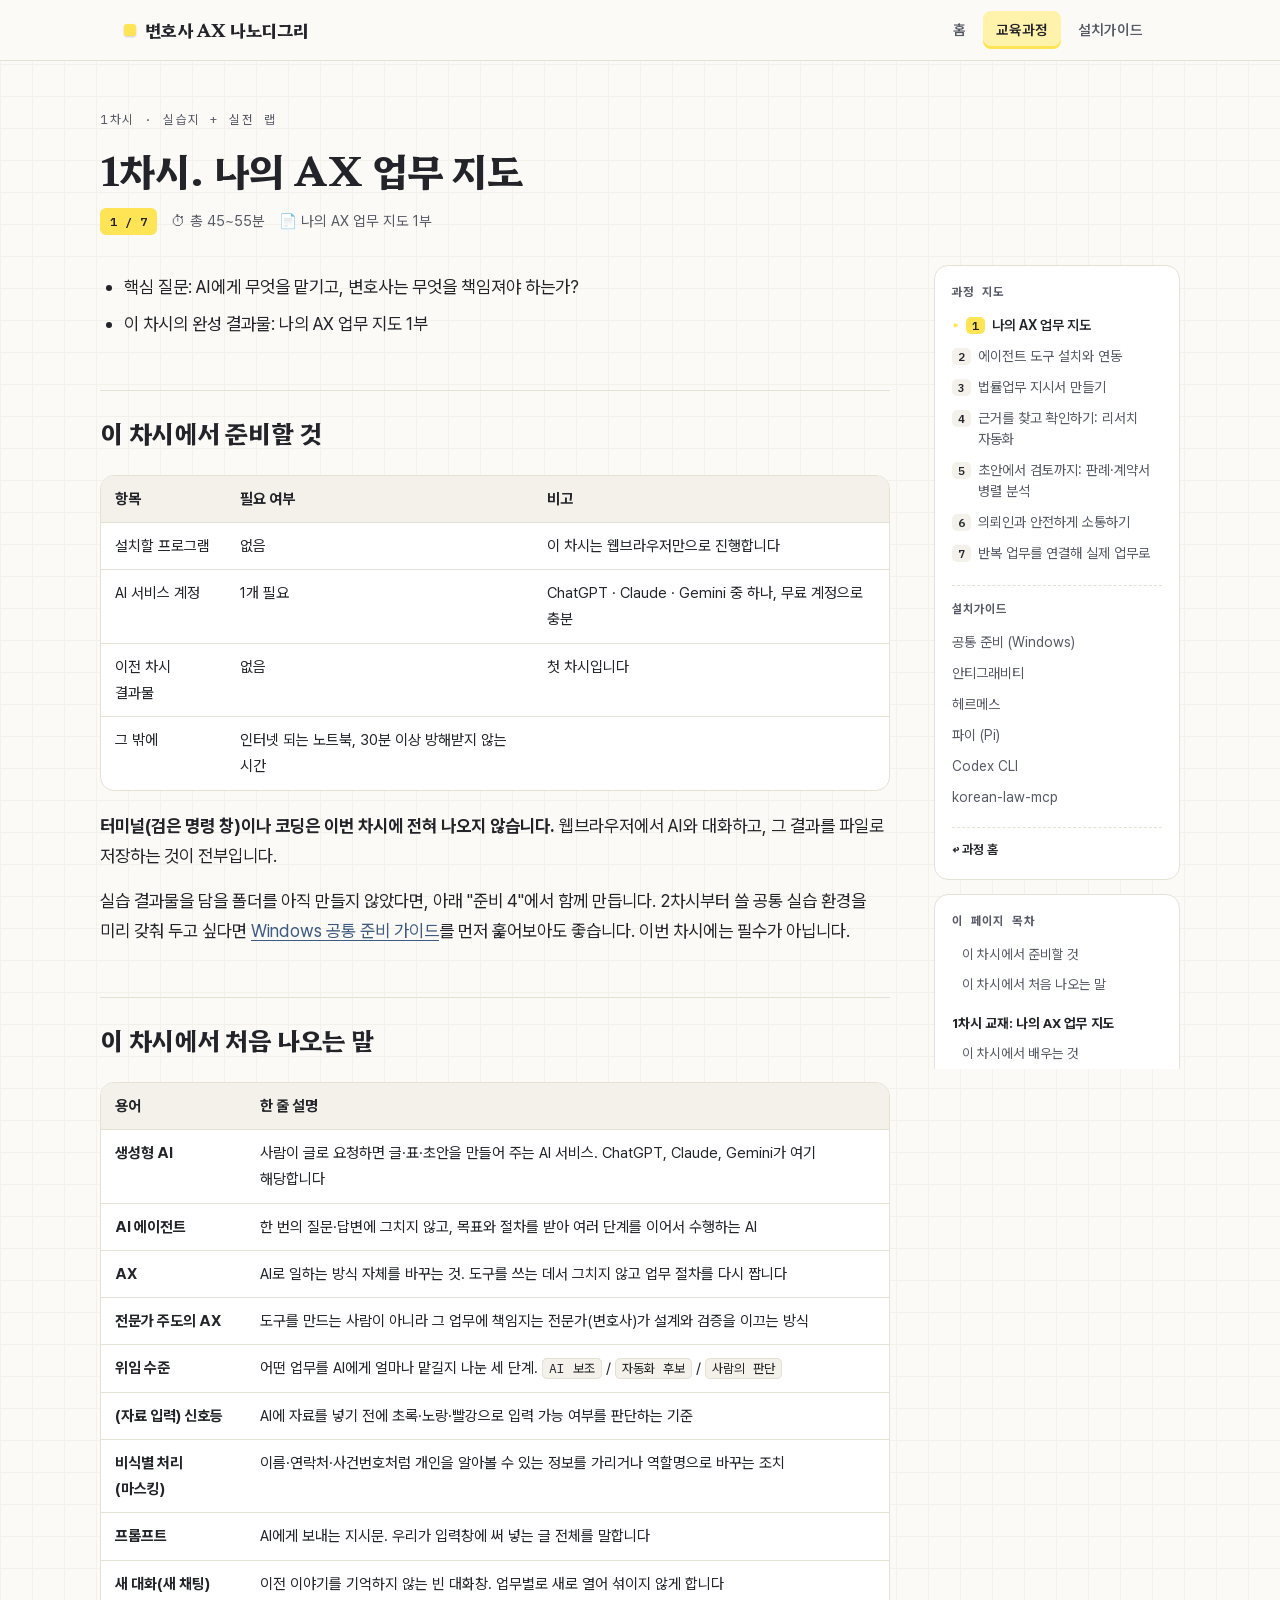
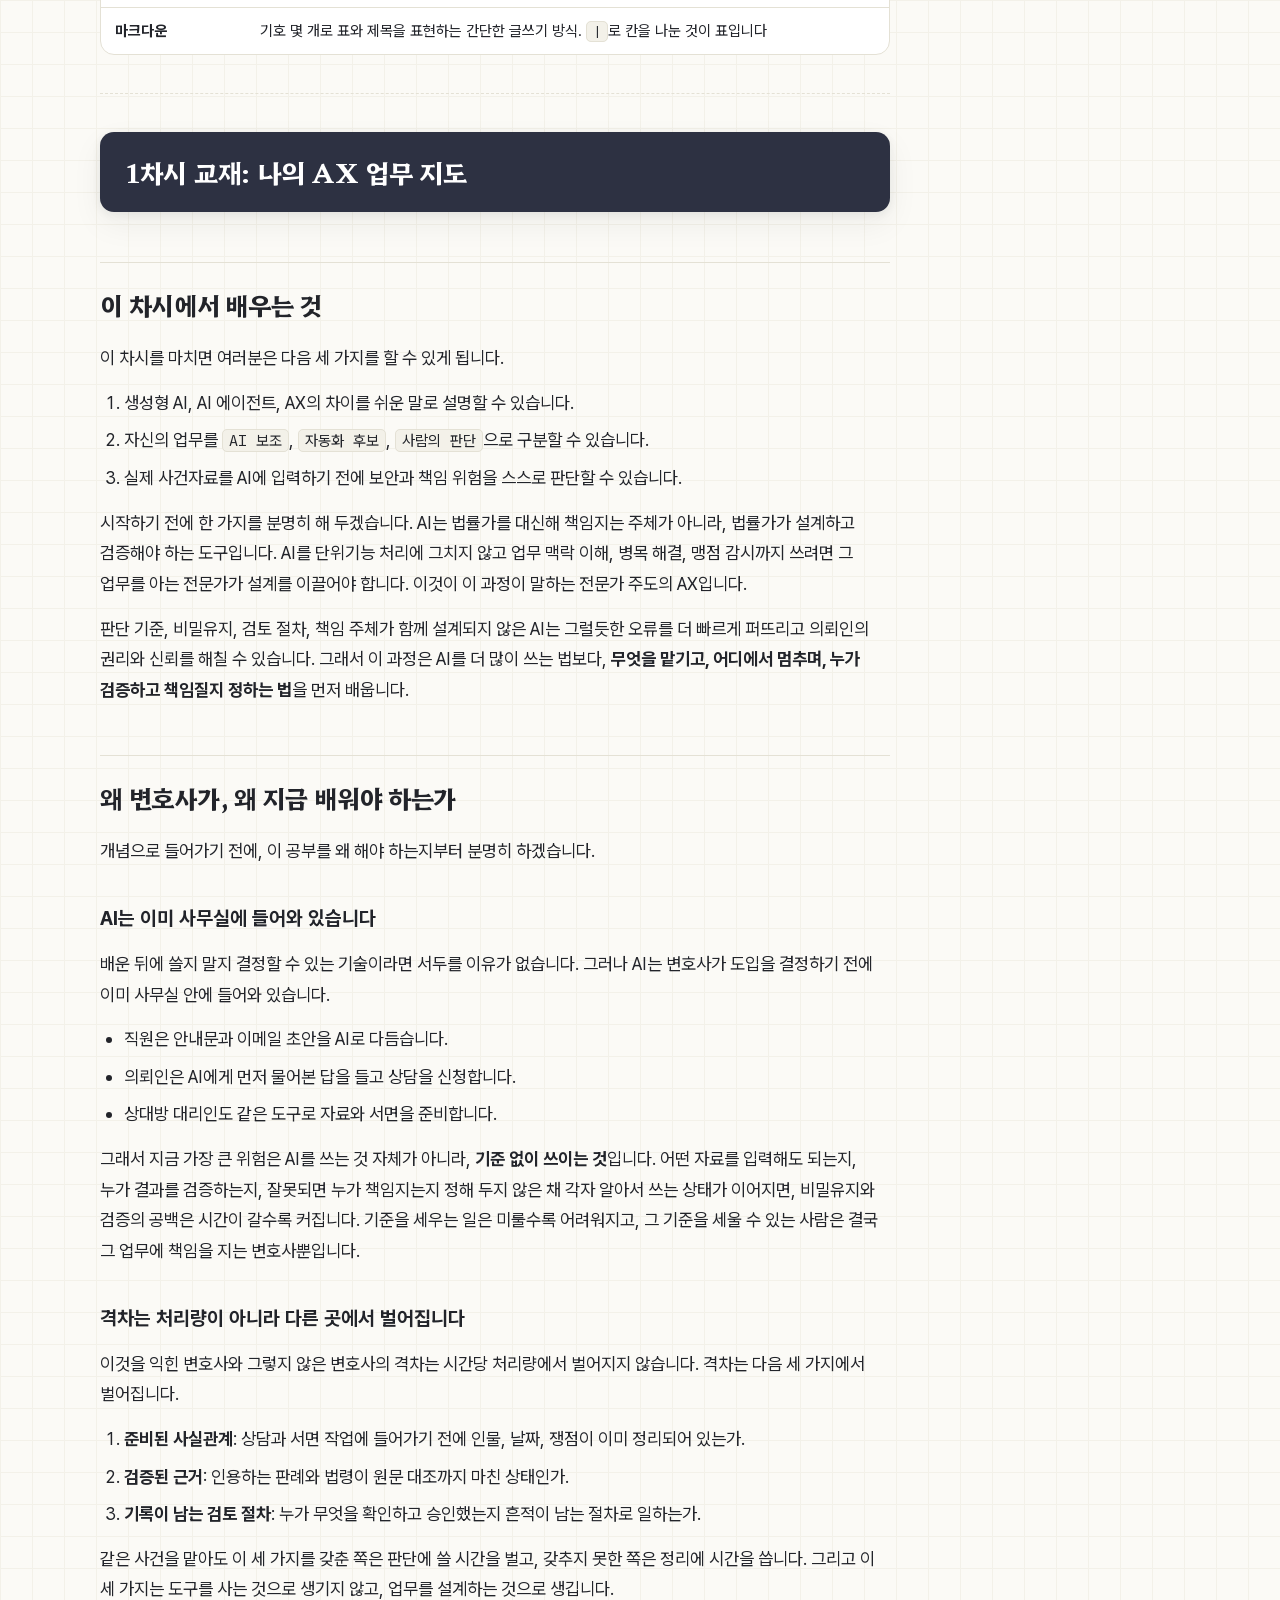
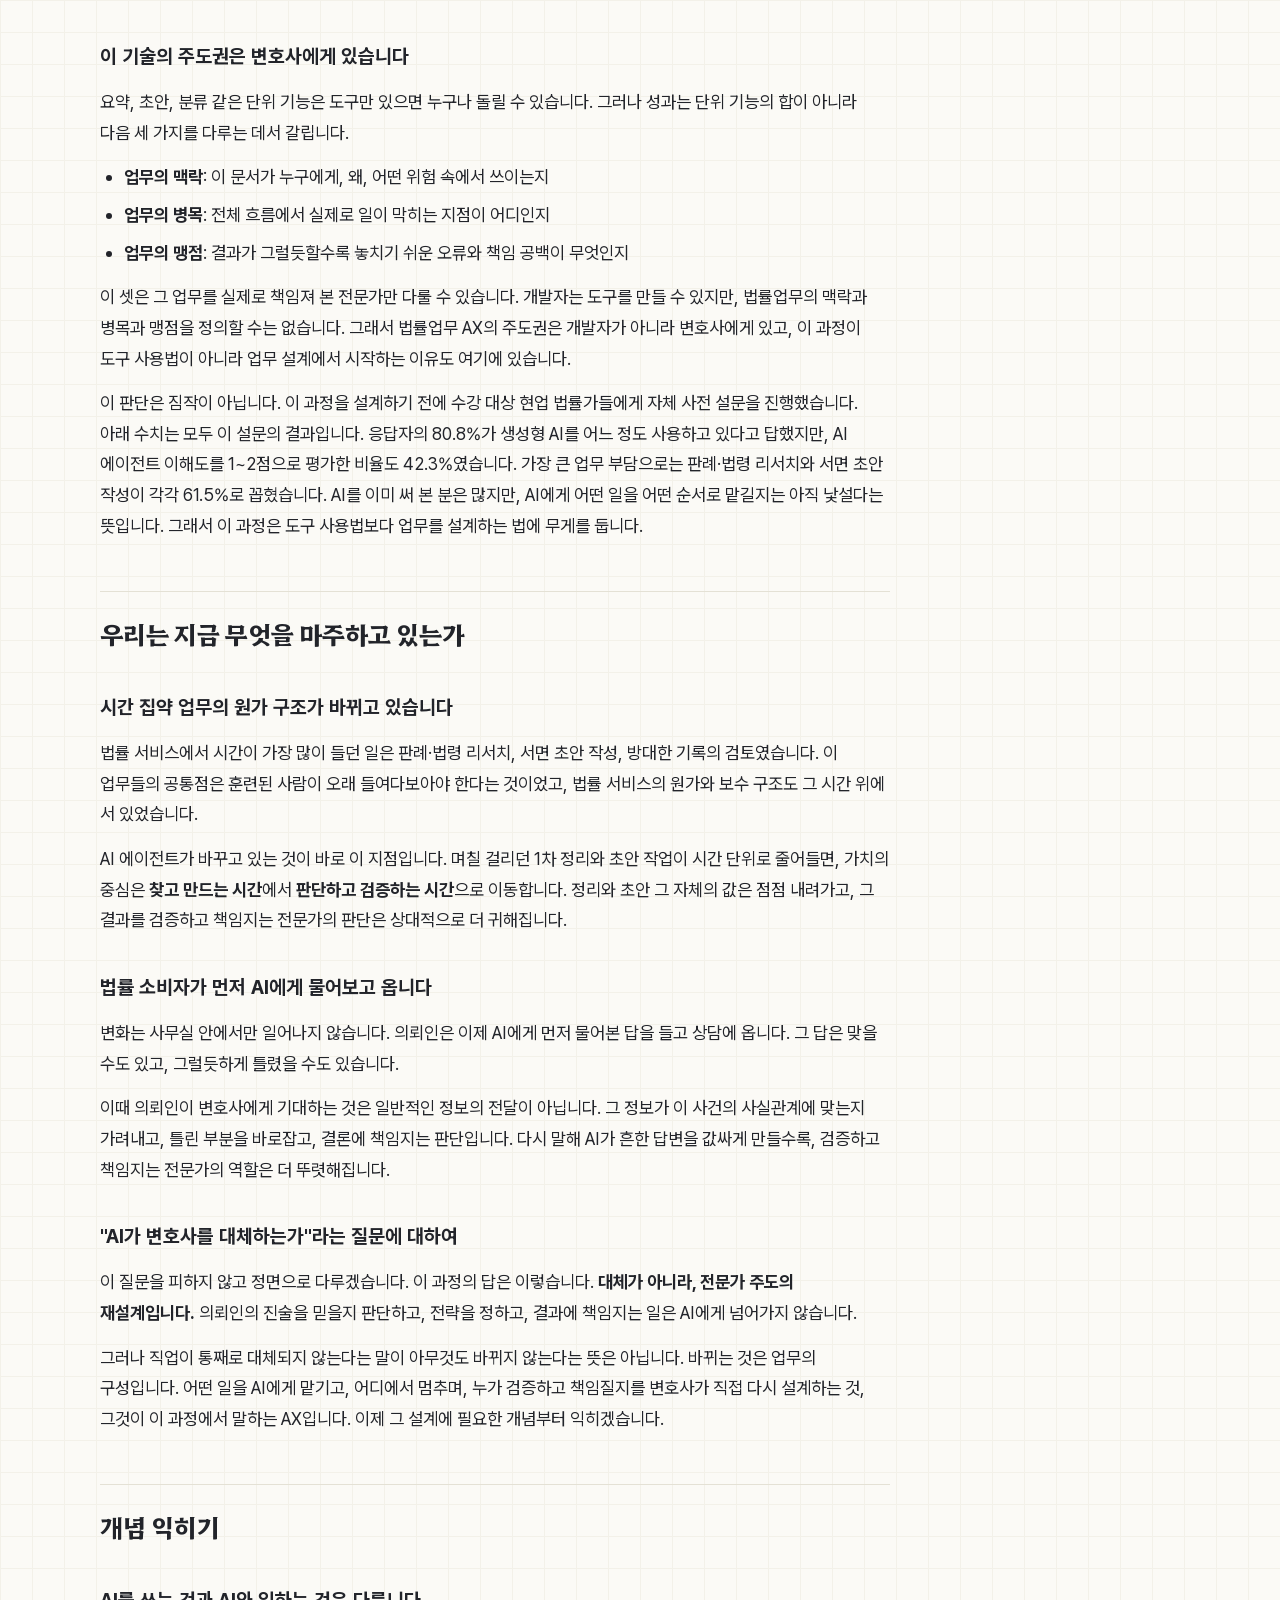
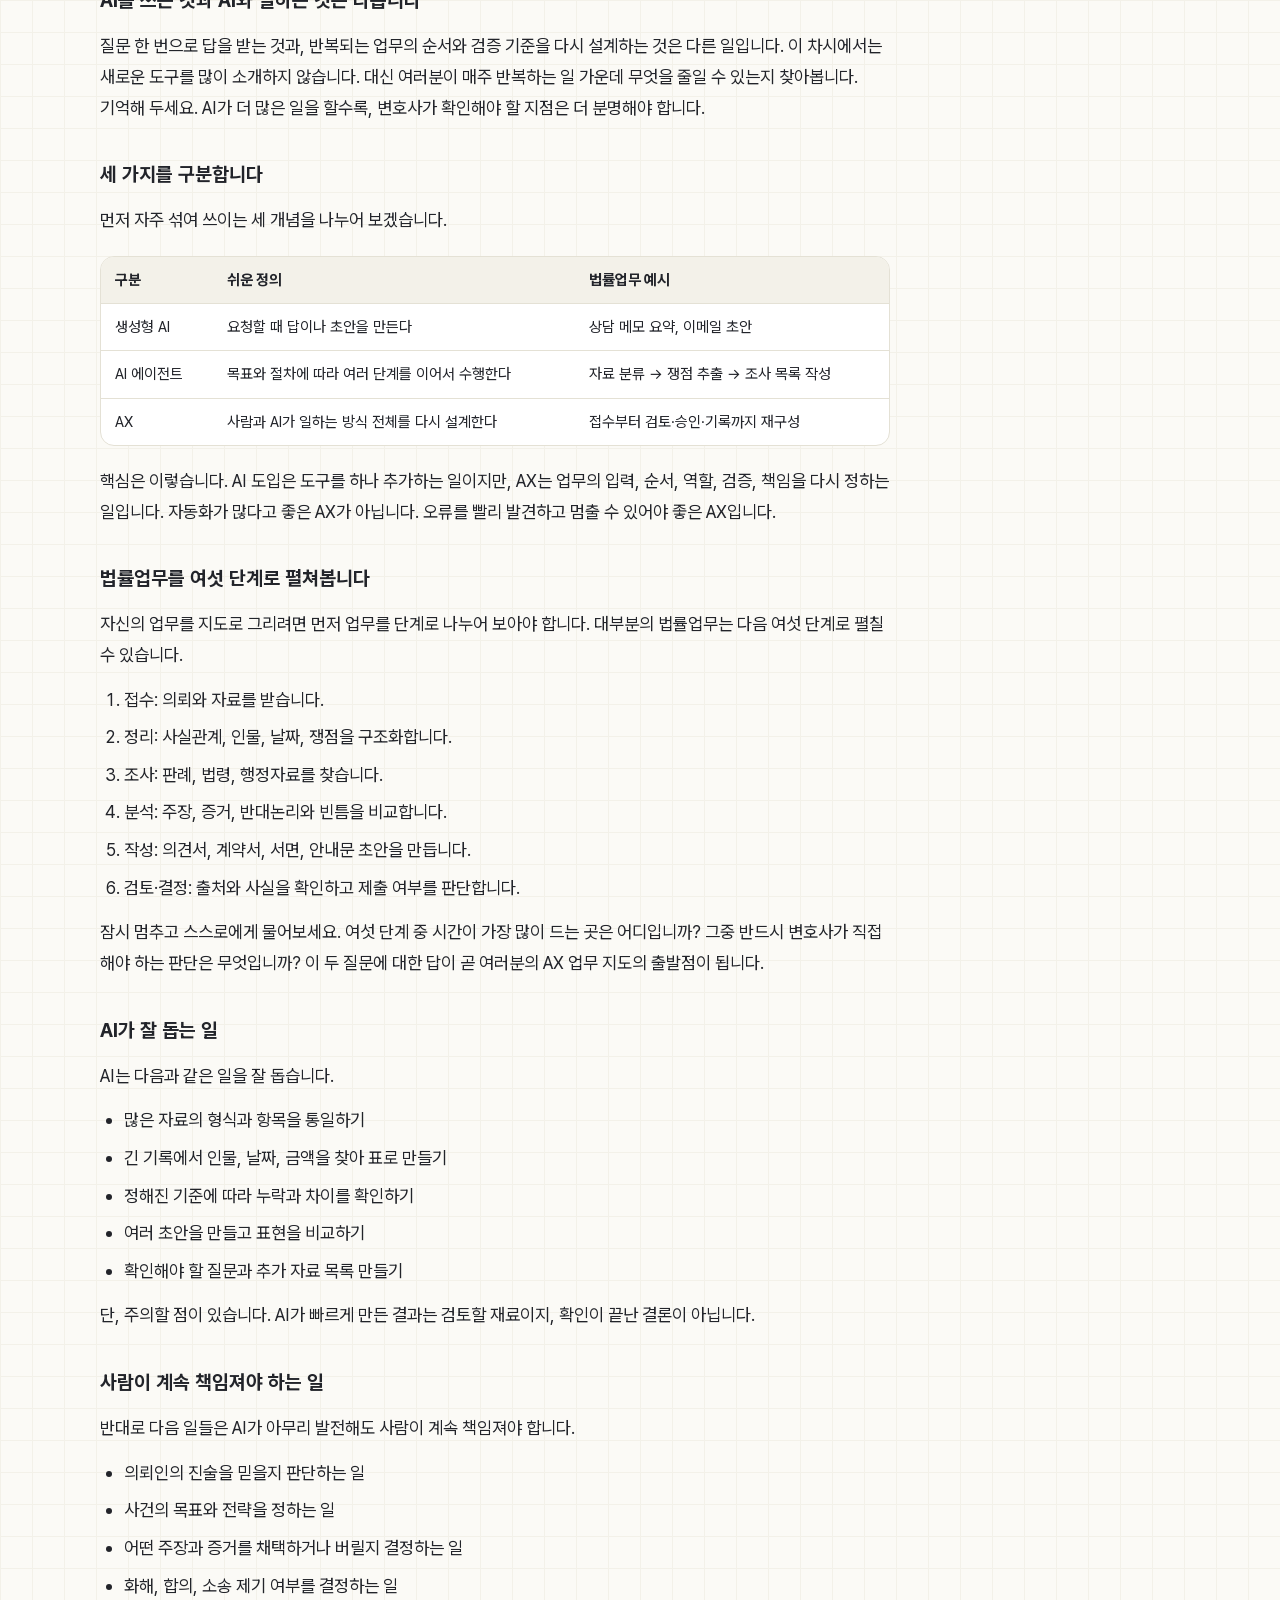
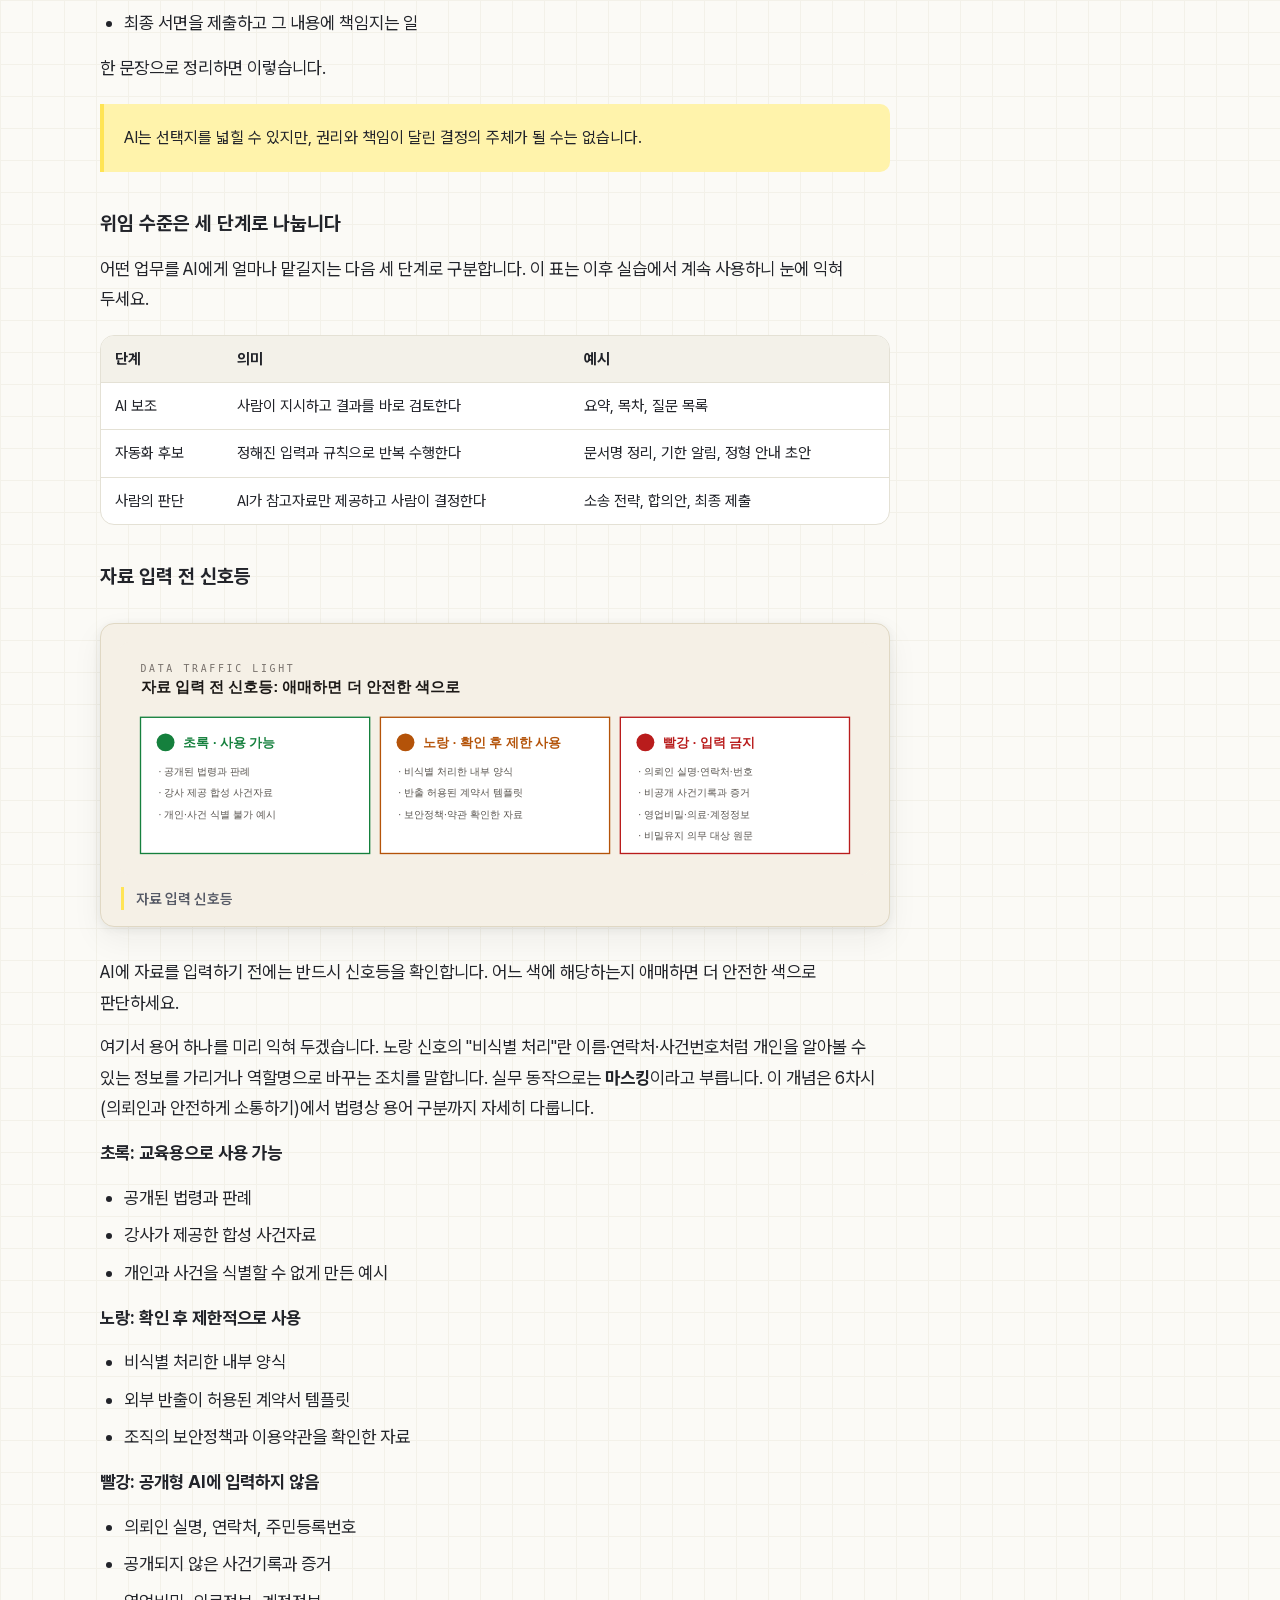
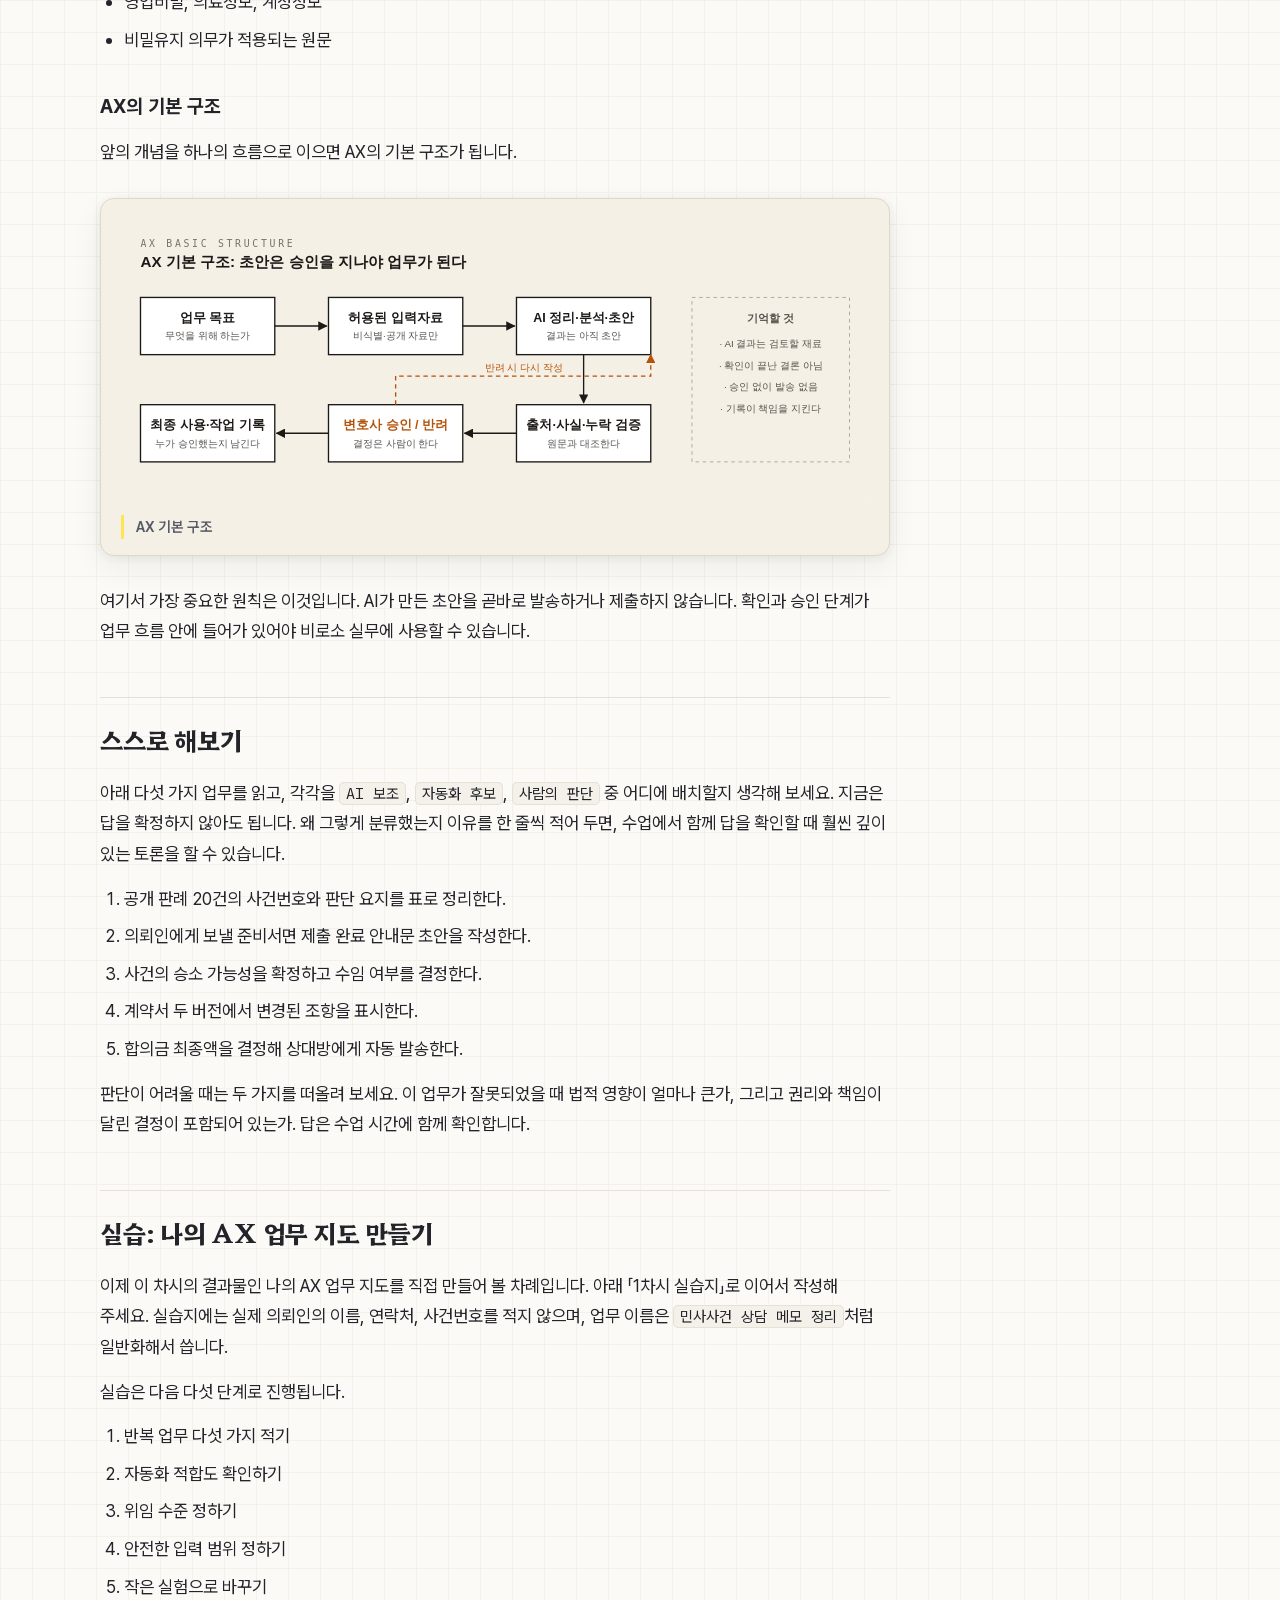
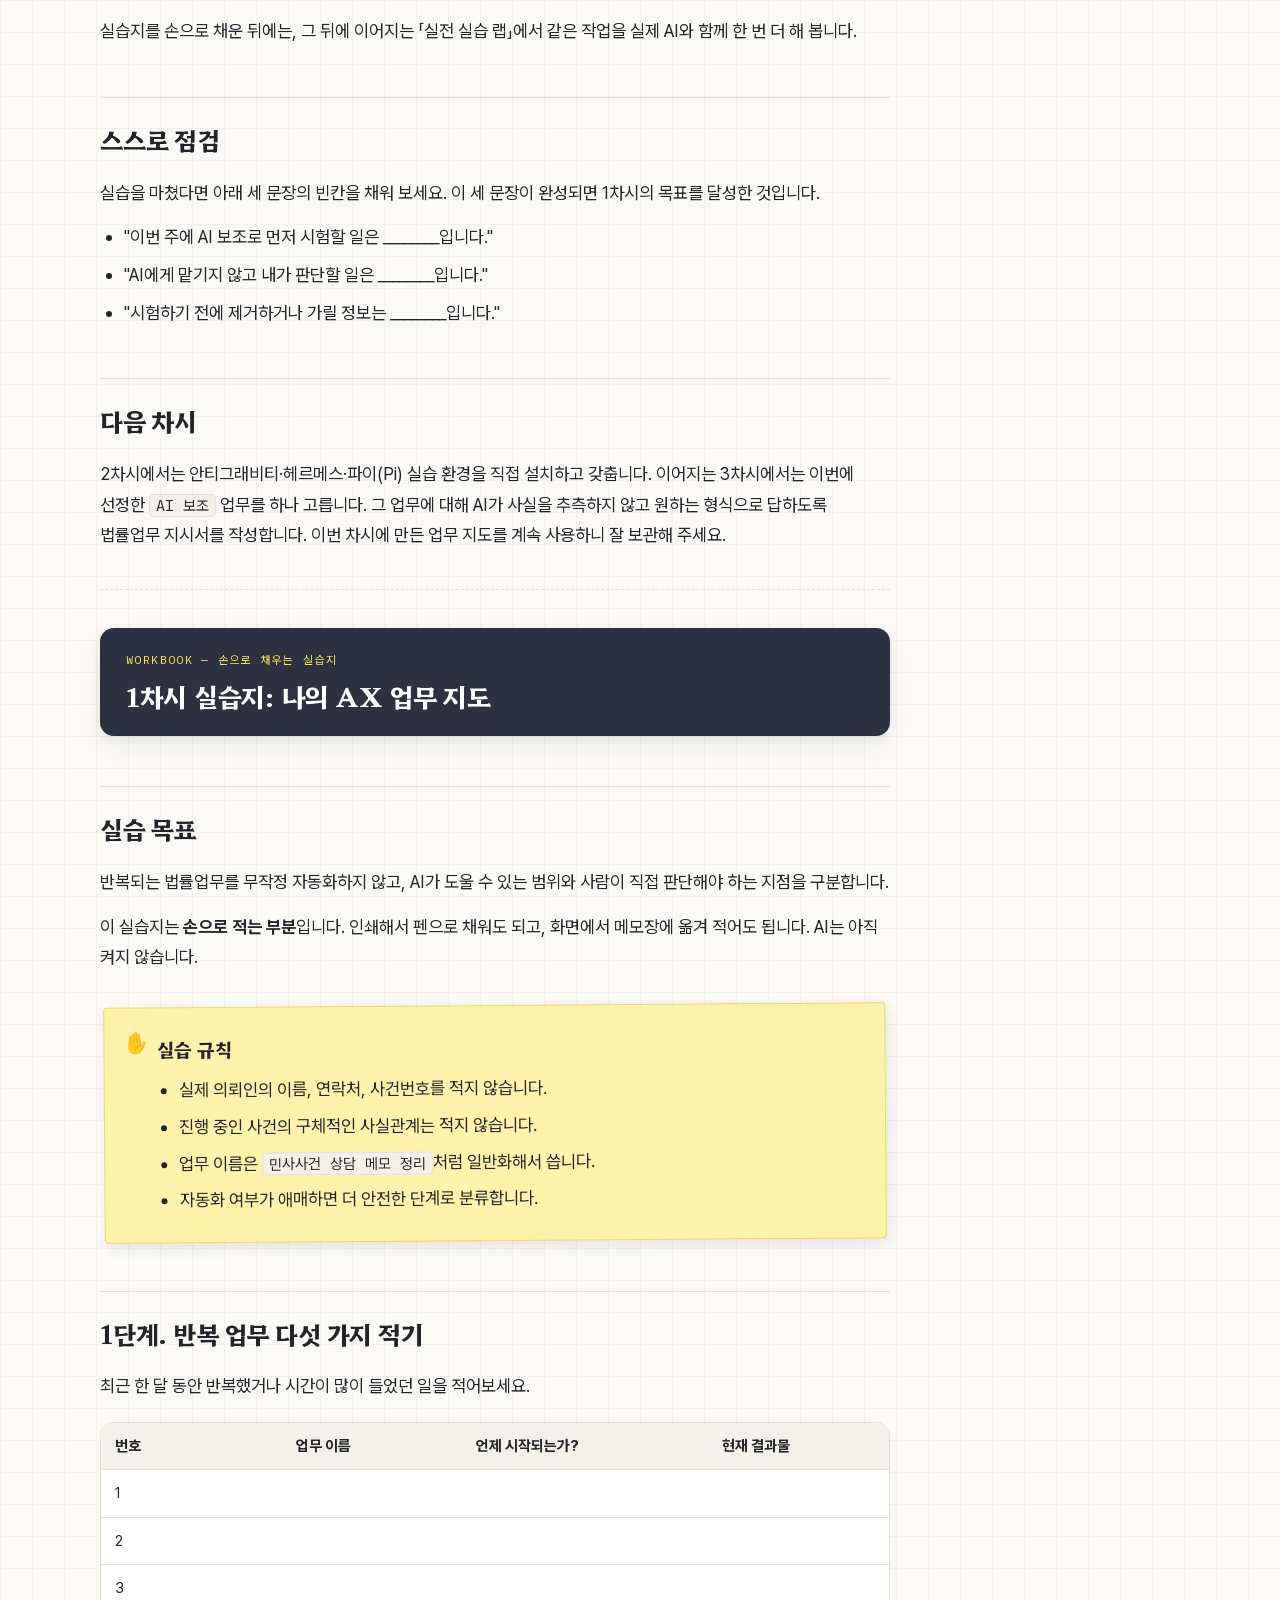
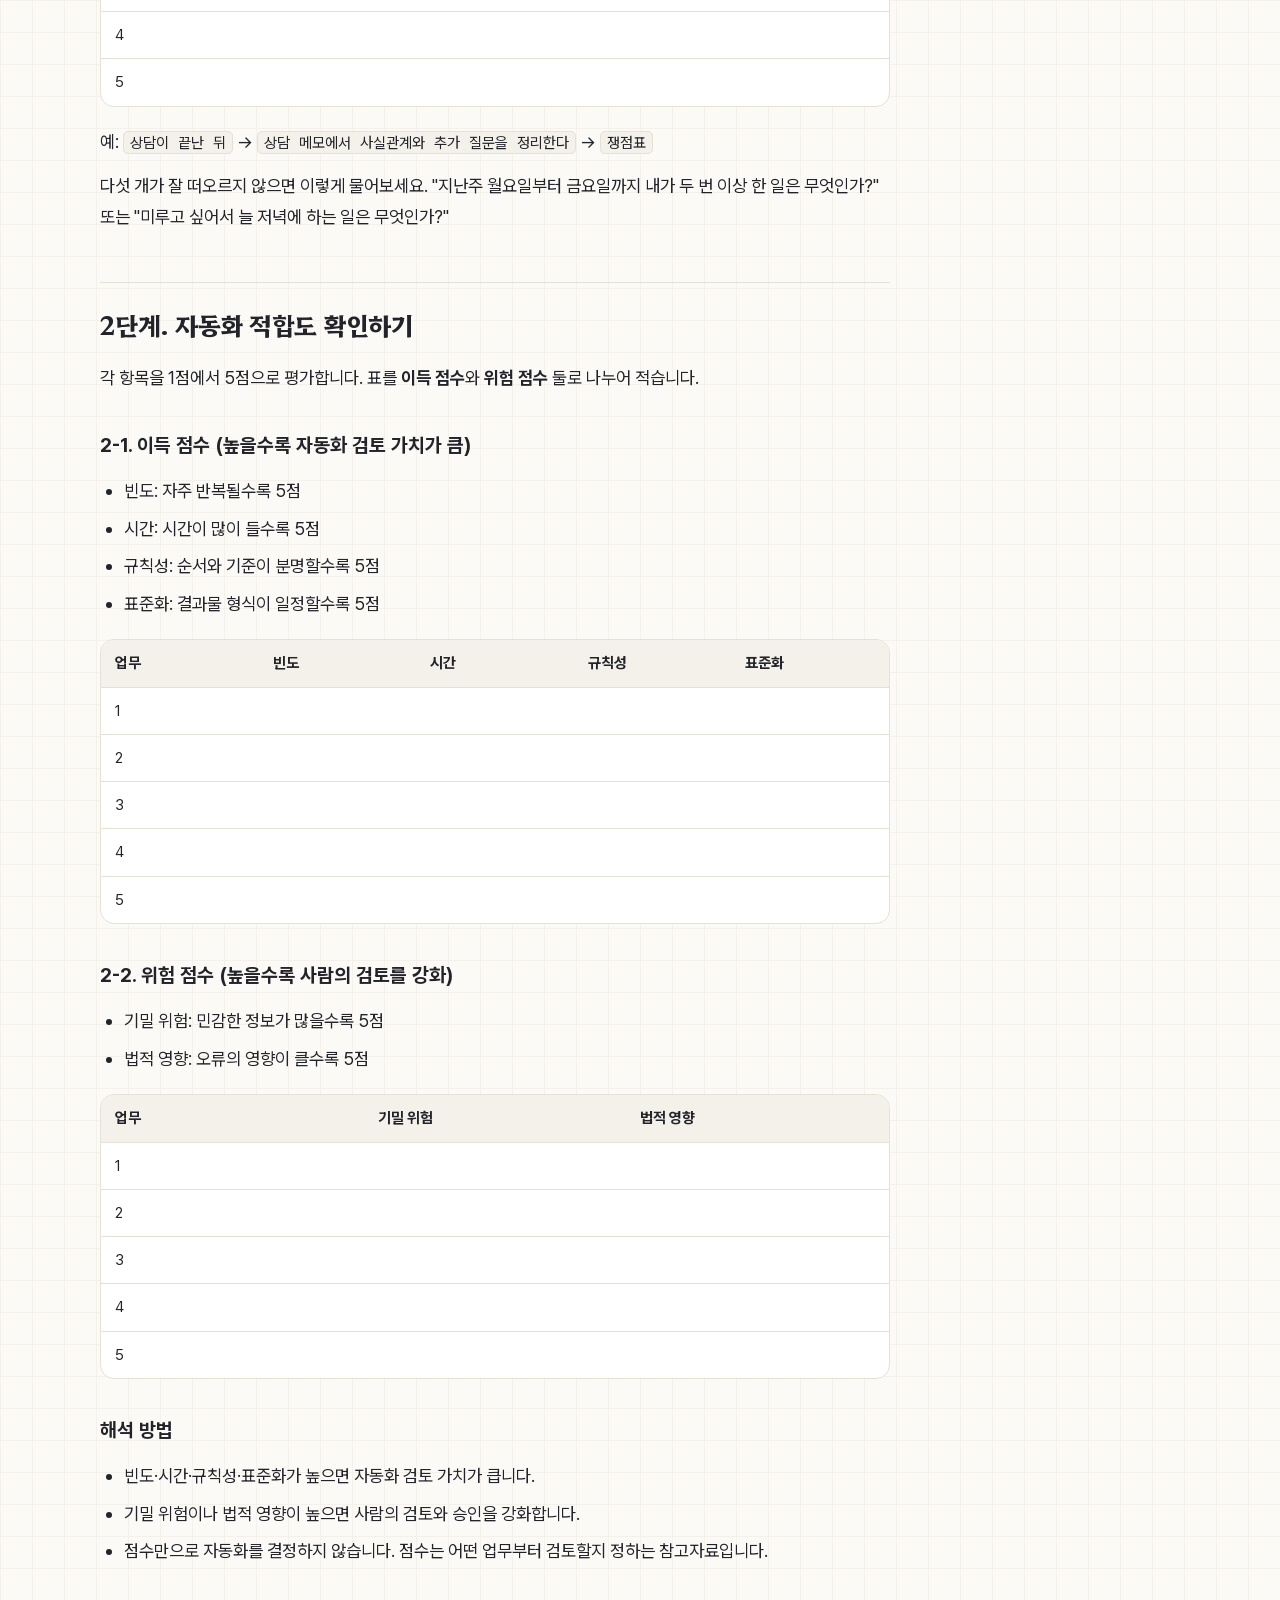
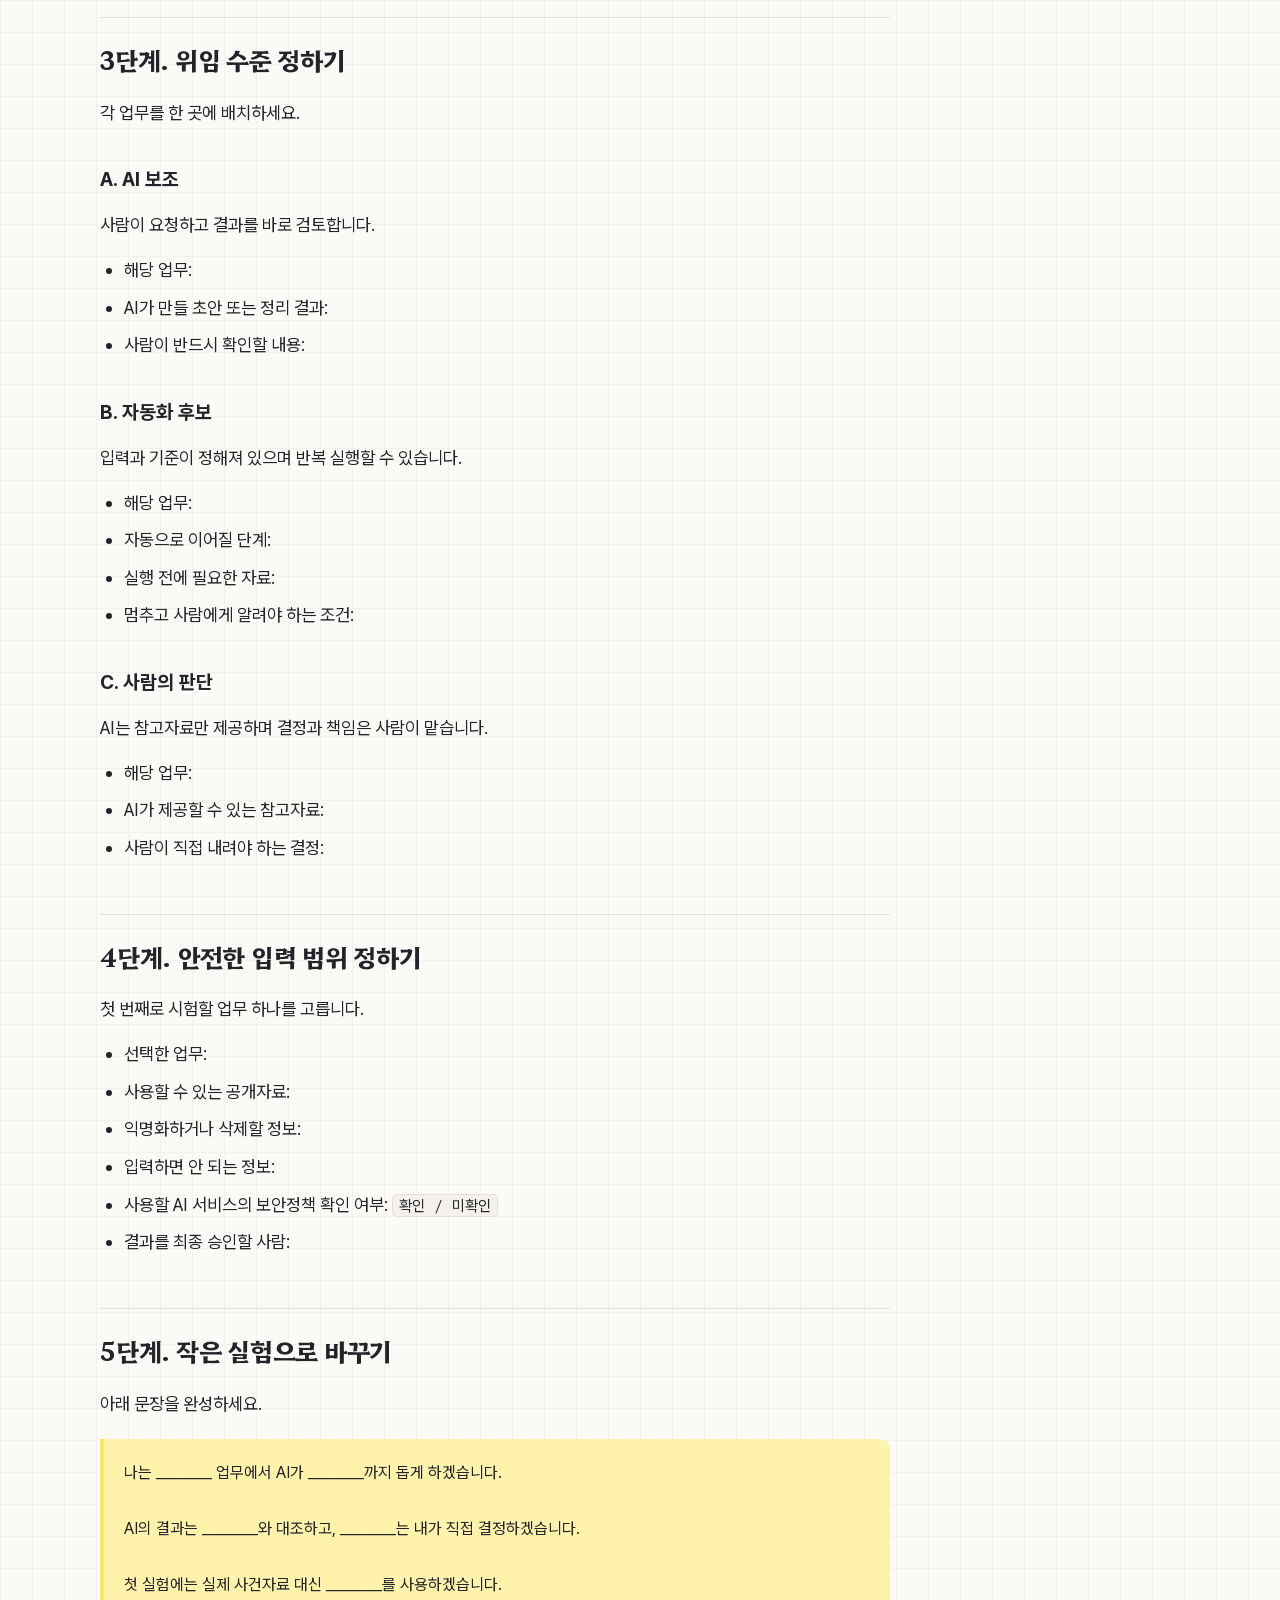
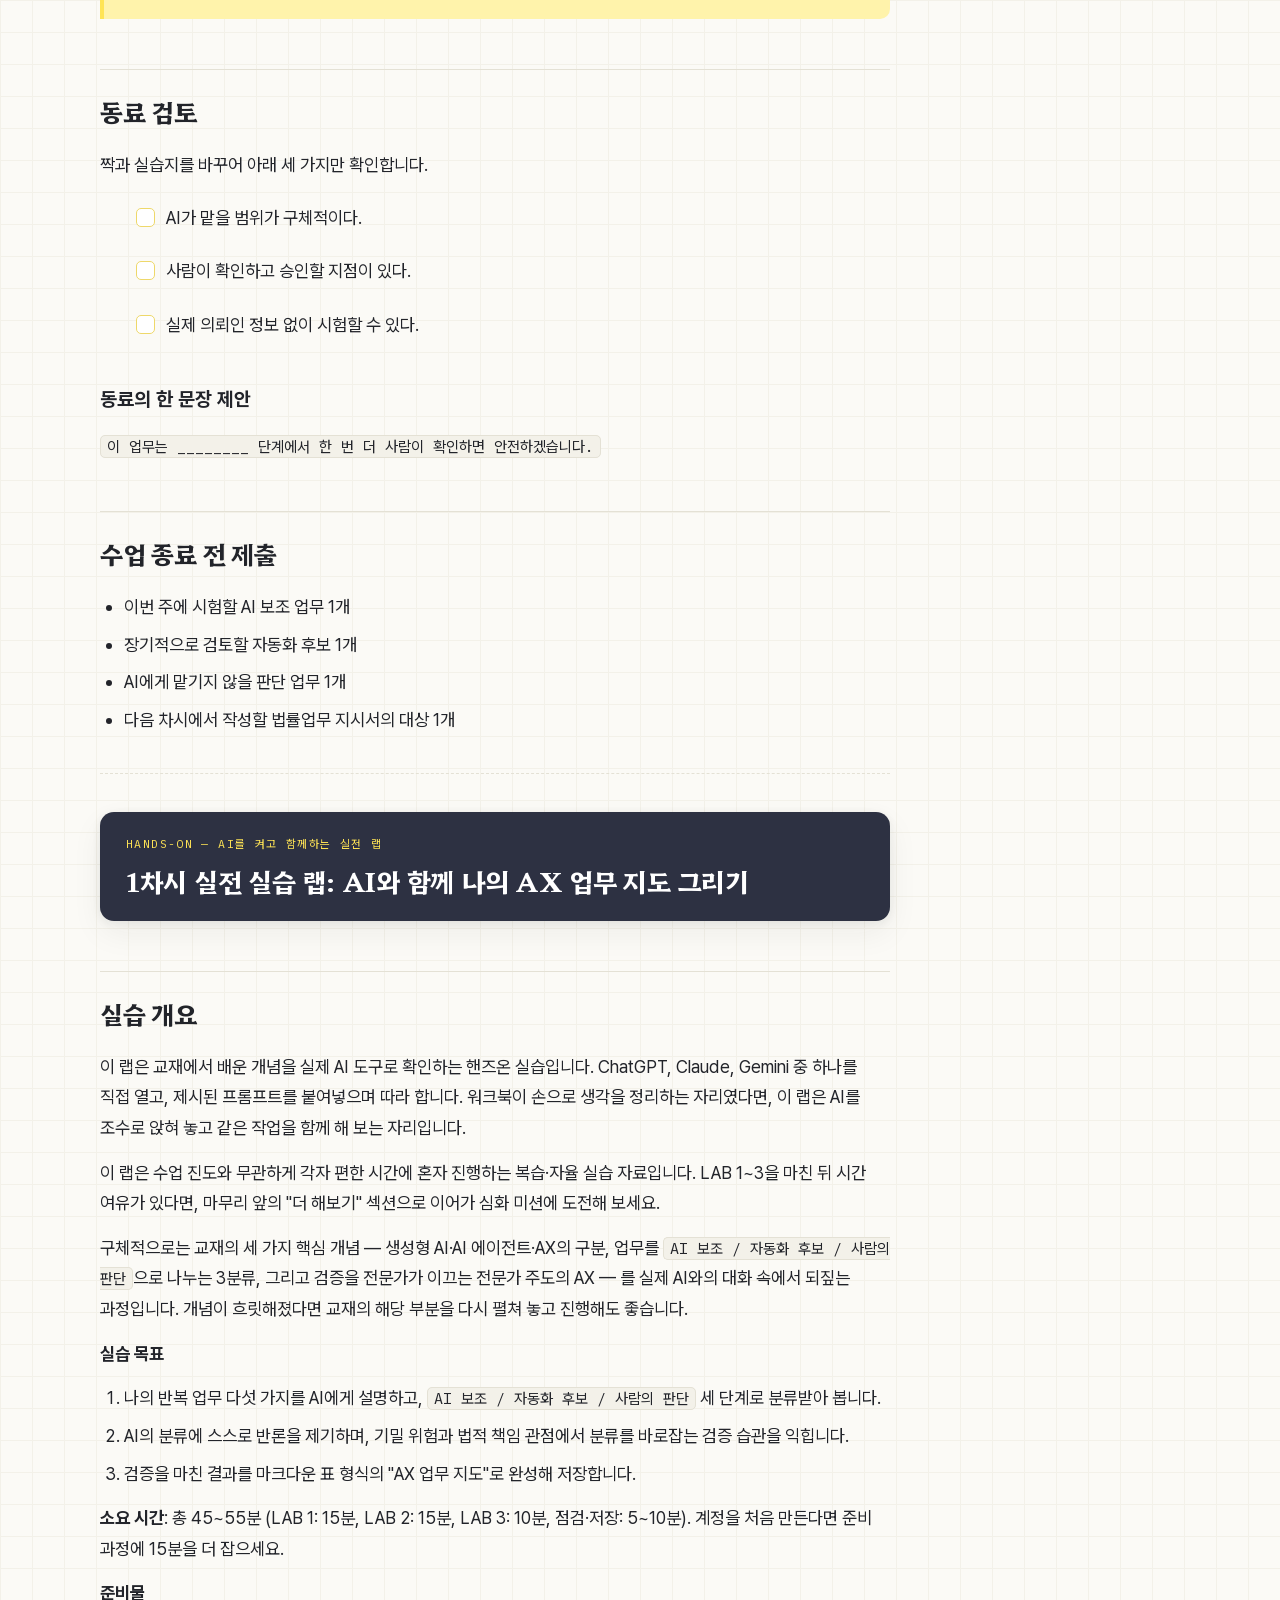
==== commit b4c84e45: "진도 체크 기능 제거: 체크리스트를 정적 표시로 전환, 진행 패널·저장 스크립트 삭제" ====
--- a/chapters/ch1.html
+++ b/chapters/ch1.html
@@ -8,7 +8,7 @@
 <link rel="icon" href="data:image/svg+xml,%3Csvg xmlns=%22http://www.w3.org/2000/svg%22 viewBox=%220 0 100 100%22%3E%3Crect x=%228%22 y=%228%22 width=%2284%22 height=%2284%22 rx=%2220%22 fill=%22%23ffe455%22/%3E%3Ctext x=%2250%22 y=%2270%22 font-size=%2256%22 text-anchor=%22middle%22 font-family=%22monospace%22 fill=%22%2322242a%22%3E%C2%A7%3C/text%3E%3C/svg%3E">
 <link rel="stylesheet" href="../assets/style.css">
 </head>
-<body data-page="ch1" data-tasks="8">
+<body data-page="ch1">
 <a class="skip-link" href="#main">본문으로 건너뛰기</a>
 <header class="topnav"><div class="wrap">
   <a class="brand" href="../index.html"><span class="dot"></span><span class="brand-full">변호사 AX 나노디그리</span><span class="brand-short">AX 나노디그리</span></a>
@@ -27,12 +27,6 @@
 
 <div class="wrap layout">
   <main id="main" class="main-col">
-<div class="progress-panel" data-progress-bar hidden>
-  <div class="progress-head"><span class="progress-label">진행 체크리스트</span>
-  <span data-progress-text>0 / 8</span></div>
-  <div class="progress-track"><div class="progress-fill" data-progress-fill></div></div>
-  <button type="button" class="reset-btn" data-reset>이 페이지 체크 초기화</button>
-</div>
     <article class="prose">
 
 <ul>
@@ -270,9 +264,9 @@
 <h2 id="동료-검토">동료 검토</h2>
 <p>짝과 실습지를 바꾸어 아래 세 가지만 확인합니다.</p>
 <ul class="task-list">
-<li class="task-item"><input type="checkbox" id="chk-jtrmsp" data-task="jtrmsp"><label for="chk-jtrmsp">AI가 맡을 범위가 구체적이다.</label></li>
-<li class="task-item"><input type="checkbox" id="chk-3bnjk9" data-task="3bnjk9"><label for="chk-3bnjk9">사람이 확인하고 승인할 지점이 있다.</label></li>
-<li class="task-item"><input type="checkbox" id="chk-1040syy" data-task="1040syy"><label for="chk-1040syy">실제 의뢰인 정보 없이 시험할 수 있다.</label></li>
+<li class="task-item"><span class="task-box" aria-hidden="true"></span><span class="task-text">AI가 맡을 범위가 구체적이다.</span></li>
+<li class="task-item"><span class="task-box" aria-hidden="true"></span><span class="task-text">사람이 확인하고 승인할 지점이 있다.</span></li>
+<li class="task-item"><span class="task-box" aria-hidden="true"></span><span class="task-text">실제 의뢰인 정보 없이 시험할 수 있다.</span></li>
 </ul>
 <h3 id="동료의-한-문장-제안">동료의 한 문장 제안</h3>
 <p><code>이 업무는 ________ 단계에서 한 번 더 사람이 확인하면 안전하겠습니다.</code></p>
@@ -396,11 +390,11 @@
 </ul></section>
 <h2 id="시작-전-점검">시작 전 점검</h2>
 <ul class="task-list">
-<li class="task-item"><input type="checkbox" id="chk-52dkvu" data-task="52dkvu"><label for="chk-52dkvu">ChatGPT, Claude, Gemini 중 하나에 로그인했다. (준비 1)</label></li>
-<li class="task-item"><input type="checkbox" id="chk-1s6csjk" data-task="1s6csjk"><label for="chk-1s6csjk">새 대화(새 채팅)를 열었다. 다른 업무 대화와 섞이지 않게 합니다. (준비 2)</label></li>
-<li class="task-item"><input type="checkbox" id="chk-1ntm5tk" data-task="1ntm5tk"><label for="chk-1ntm5tk">대화 내용을 학습에 쓰지 않는 설정을 확인했다. 찾지 못했다면 &quot;확인 필요&quot;로 남겨 두고 진행합니다. (준비 3)</label></li>
-<li class="task-item"><input type="checkbox" id="chk-xtqmpa" data-task="xtqmpa"><label for="chk-xtqmpa">실습지에서 반복 업무 다섯 가지를 옮겨 적을 준비를 했다. 아직 없다면 지금 5분 안에 떠오르는 대로 적습니다.</label></li>
-<li class="task-item"><input type="checkbox" id="chk-a13mgx" data-task="a13mgx"><label for="chk-a13mgx">결과물을 붙여넣어 저장할 문서 파일을 하나 열어 두었다. (준비 4)</label></li>
+<li class="task-item"><span class="task-box" aria-hidden="true"></span><span class="task-text">ChatGPT, Claude, Gemini 중 하나에 로그인했다. (준비 1)</span></li>
+<li class="task-item"><span class="task-box" aria-hidden="true"></span><span class="task-text">새 대화(새 채팅)를 열었다. 다른 업무 대화와 섞이지 않게 합니다. (준비 2)</span></li>
+<li class="task-item"><span class="task-box" aria-hidden="true"></span><span class="task-text">대화 내용을 학습에 쓰지 않는 설정을 확인했다. 찾지 못했다면 &quot;확인 필요&quot;로 남겨 두고 진행합니다. (준비 3)</span></li>
+<li class="task-item"><span class="task-box" aria-hidden="true"></span><span class="task-text">실습지에서 반복 업무 다섯 가지를 옮겨 적을 준비를 했다. 아직 없다면 지금 5분 안에 떠오르는 대로 적습니다.</span></li>
+<li class="task-item"><span class="task-box" aria-hidden="true"></span><span class="task-text">결과물을 붙여넣어 저장할 문서 파일을 하나 열어 두었다. (준비 4)</span></li>
 </ul>
 <blockquote><p><strong>복사·붙여넣기 요령</strong>: 이 문서의 회색 상자 안 글을 마우스로 드래그해 선택하고 <code>Ctrl + C</code>(복사), AI 입력창을 클릭한 뒤 <code>Ctrl + V</code>(붙여넣기)를 누릅니다. 웹사이트로 보고 있다면 상자 오른쪽 위의 &quot;복사&quot; 버튼을 눌러도 됩니다. (macOS: <code>Command + C</code> / <code>Command + V</code>)</p>
 <p>프롬프트가 여러 줄일 때 <code>Enter</code>를 누르면 바로 전송됩니다. 줄을 바꾸려면 <code>Shift + Enter</code>를 쓰세요.</p></blockquote>
@@ -570,7 +564,7 @@
       <a class="map-link" href="../install/codex.html">Codex CLI</a>
       <a class="map-link" href="../install/korean-law-mcp.html">korean-law-mcp</a>
     </div>
-    <a class="map-home" href="../index.html">↩ 과정 홈 · 진행 상황</a>
+    <a class="map-home" href="../index.html">↩ 과정 홈</a>
   </details>
   <details class="side-box side-toc" open>
     <summary>🔖 이 페이지 목차</summary>
@@ -617,7 +611,7 @@
 
 <footer><div class="wrap">
   <div>변호사 AX 나노디그리 · <span class="hand-note-inline">인터넷이 끊겨도 열립니다. 인쇄해서 쓰셔도 됩니다.</span></div>
-  <div><a href="../index.html">과정 홈</a> · 진행 상황은 이 브라우저에만 저장됩니다</div>
+  <div><a href="../index.html">과정 홈</a> · 차시 목록과 설치가이드를 한눈에 볼 수 있습니다</div>
 </div></footer>
 <script src="../assets/app.js"></script>
 </body>
--- a/assets/style.css
+++ b/assets/style.css
@@ -1077,32 +1077,6 @@
 
 .is-pending{opacity:.62}
 
-/* ---------- 카드 안 진행률 ---------- */
-.row-progress{display:block;margin-top:12px}
-.progress-track{display:block;height:6px;background:var(--paper-deep);border-radius:99px;overflow:hidden}
-.progress-fill{display:block;height:100%;width:0;background:var(--marker);border-radius:99px;transition:width .3s ease}
-.row-progress-text{display:block;margin-top:5px;font-family:var(--font-mono);font-size:11.5px;color:var(--ink-soft)}
-
-/* ---------- 홈 전체 진행률 ---------- */
-.overall{display:flex;gap:26px;align-items:center;flex-wrap:wrap}
-.overall-ring{
-  width:110px;height:110px;border-radius:50%;flex:none;
-  border:2px solid var(--marker-line);display:grid;place-items:center;
-  font-family:var(--font-mono);font-weight:600;font-size:21px;
-  background:conic-gradient(var(--marker) 0%, #fff 0);
-}
-.overall-ring span{
-  background:#fff;width:78px;height:78px;border-radius:50%;display:grid;place-items:center;
-  box-shadow:inset 0 0 0 1px var(--line);
-}
-.overall-text{min-width:260px;flex:1}
-.reset-btn{
-  margin-top:10px;font-family:var(--font-body);font-size:13px;font-weight:600;
-  background:#fff;color:var(--ink-soft);border:1px solid var(--line);
-  border-radius:8px;padding:6px 13px;cursor:pointer;
-}
-.reset-btn:hover{border-color:var(--ink);color:var(--ink)}
-
 /* ---------- 본문 페이지 ---------- */
 .page-head{padding:48px 0 6px}
 .page-head .eyebrow{margin-bottom:12px}
@@ -1151,16 +1125,6 @@
 .toc-list{list-style:none;margin:0}
 .toc-list .toc-l1 > a{font-weight:700;color:var(--ink);margin-top:8px;font-size:13.5px}
 .toc-list .toc-l2 > a{padding-left:10px;font-size:13.5px}
-
-/* ---------- 페이지 진행률 패널 ---------- */
-.progress-panel{
-  background:#fff;border:1px solid var(--line);border-left:4px solid var(--marker);
-  border-radius:12px;padding:14px 18px;margin-bottom:26px;
-}
-.progress-head{display:flex;justify-content:space-between;align-items:baseline;gap:12px;margin-bottom:9px}
-.progress-label{font-weight:700;font-size:14.5px}
-.progress-head [data-progress-text]{font-family:var(--font-mono);font-size:13px;color:var(--ink-soft)}
-.progress-panel .reset-btn{margin-top:11px}
 
 /* ---------- prose ---------- */
 .prose{min-width:0;font-size:17.5px}
@@ -1311,16 +1275,17 @@
 .human-check > :last-child{margin-bottom:0}
 blockquote.human-check{border-left:1px solid var(--marker-line);padding-left:26px}
 
-/* ---------- 체크리스트 ---------- */
+/* ---------- 체크리스트 (인쇄물처럼 보기만 하는 네모 표시) ---------- */
 .task-list{list-style:none;margin:16px 0;padding:0}
 .task-item{display:flex;gap:11px;align-items:flex-start;margin:0;padding:8px 12px;border-radius:9px}
-.task-item:hover{background:#fff}
-.task-item input{
-  flex:none;width:21px;height:21px;margin-top:4px;cursor:pointer;
-  accent-color:#d9bc16;
-}
-.task-item label{cursor:pointer;flex:1}
-.task-item input:checked + label{color:var(--ink-soft);text-decoration:line-through;text-decoration-color:var(--marker)}
+.task-box{
+  flex:none;width:19px;height:19px;margin-top:5px;border-radius:5px;
+  border:1.8px solid var(--marker-line);background:#fff;
+  display:grid;place-items:center;font-size:14px;line-height:1;color:var(--ink);
+}
+.task-text{flex:1}
+.task-item.is-checked .task-box::after{content:"✓";font-weight:700}
+.task-item.is-checked .task-box{background:var(--marker)}
 
 /* ---------- 푸터 / 페이저 ---------- */
 footer{
@@ -1387,14 +1352,12 @@
   .prose{font-size:16.5px}
   .callout,.human-check{padding-left:22px;padding-right:18px}
   .callout-icon,.human-check .callout-icon{position:static;display:block;margin-bottom:6px}
-  .overall-ring{width:92px;height:92px}
-  .overall-ring span{width:66px;height:66px;font-size:18px}
   .btn-ghost{margin-left:0;margin-top:10px}
 }
 
 /* ---------- 인쇄 ---------- */
 @media print{
-  .topnav,aside.side,footer,.pager,.copy-btn,.skip-link,.progress-panel,.reset-btn{display:none !important}
+  .topnav,aside.side,footer,.pager,.copy-btn,.skip-link{display:none !important}
   body{background:#fff;font-size:11.5pt;background-image:none}
   .wrap{max-width:none;padding:0}
   .layout{display:block;padding:0}
@@ -1411,5 +1374,6 @@
   .fig img{background:#fff}
   .fig figcaption{color:#000;border-left-color:#999}
   .prose h2,.prose h3{break-after:avoid}
+  .task-box{border-color:#000;background:#fff}
   a{color:#000}
 }
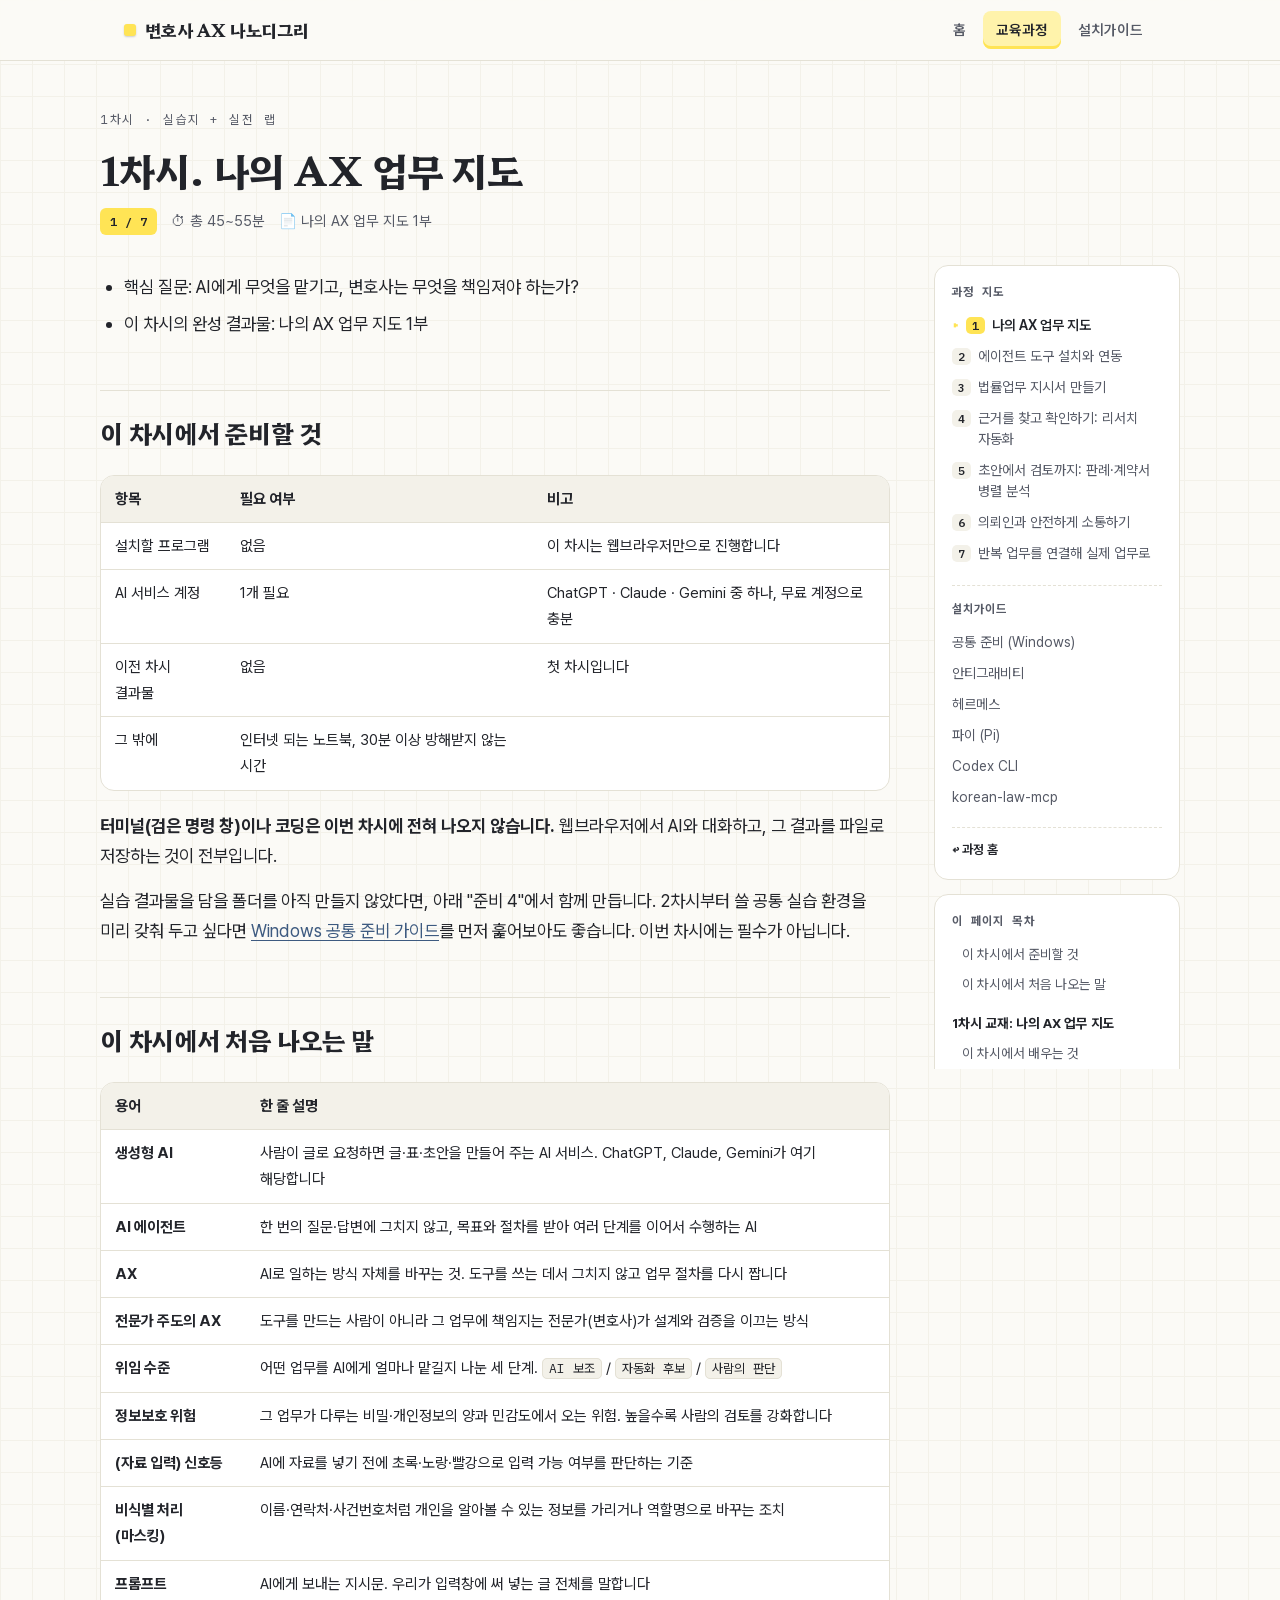
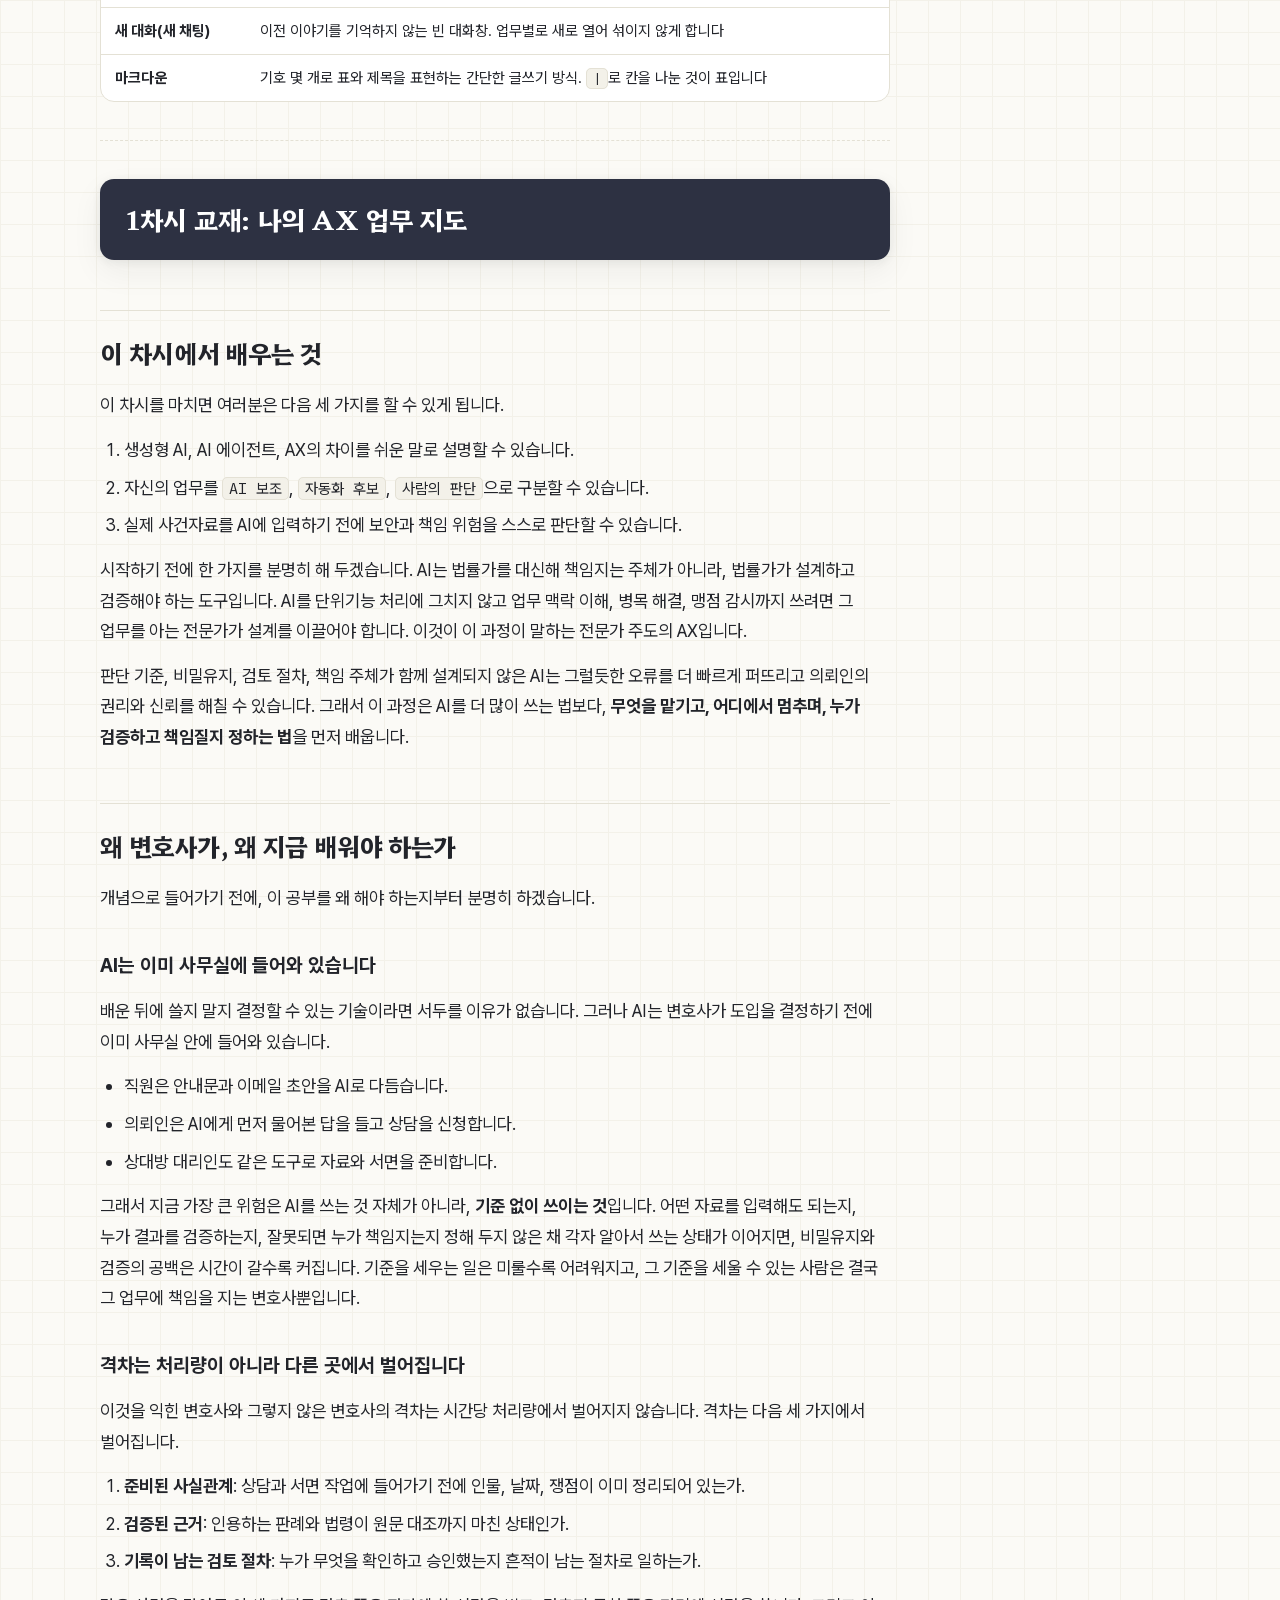
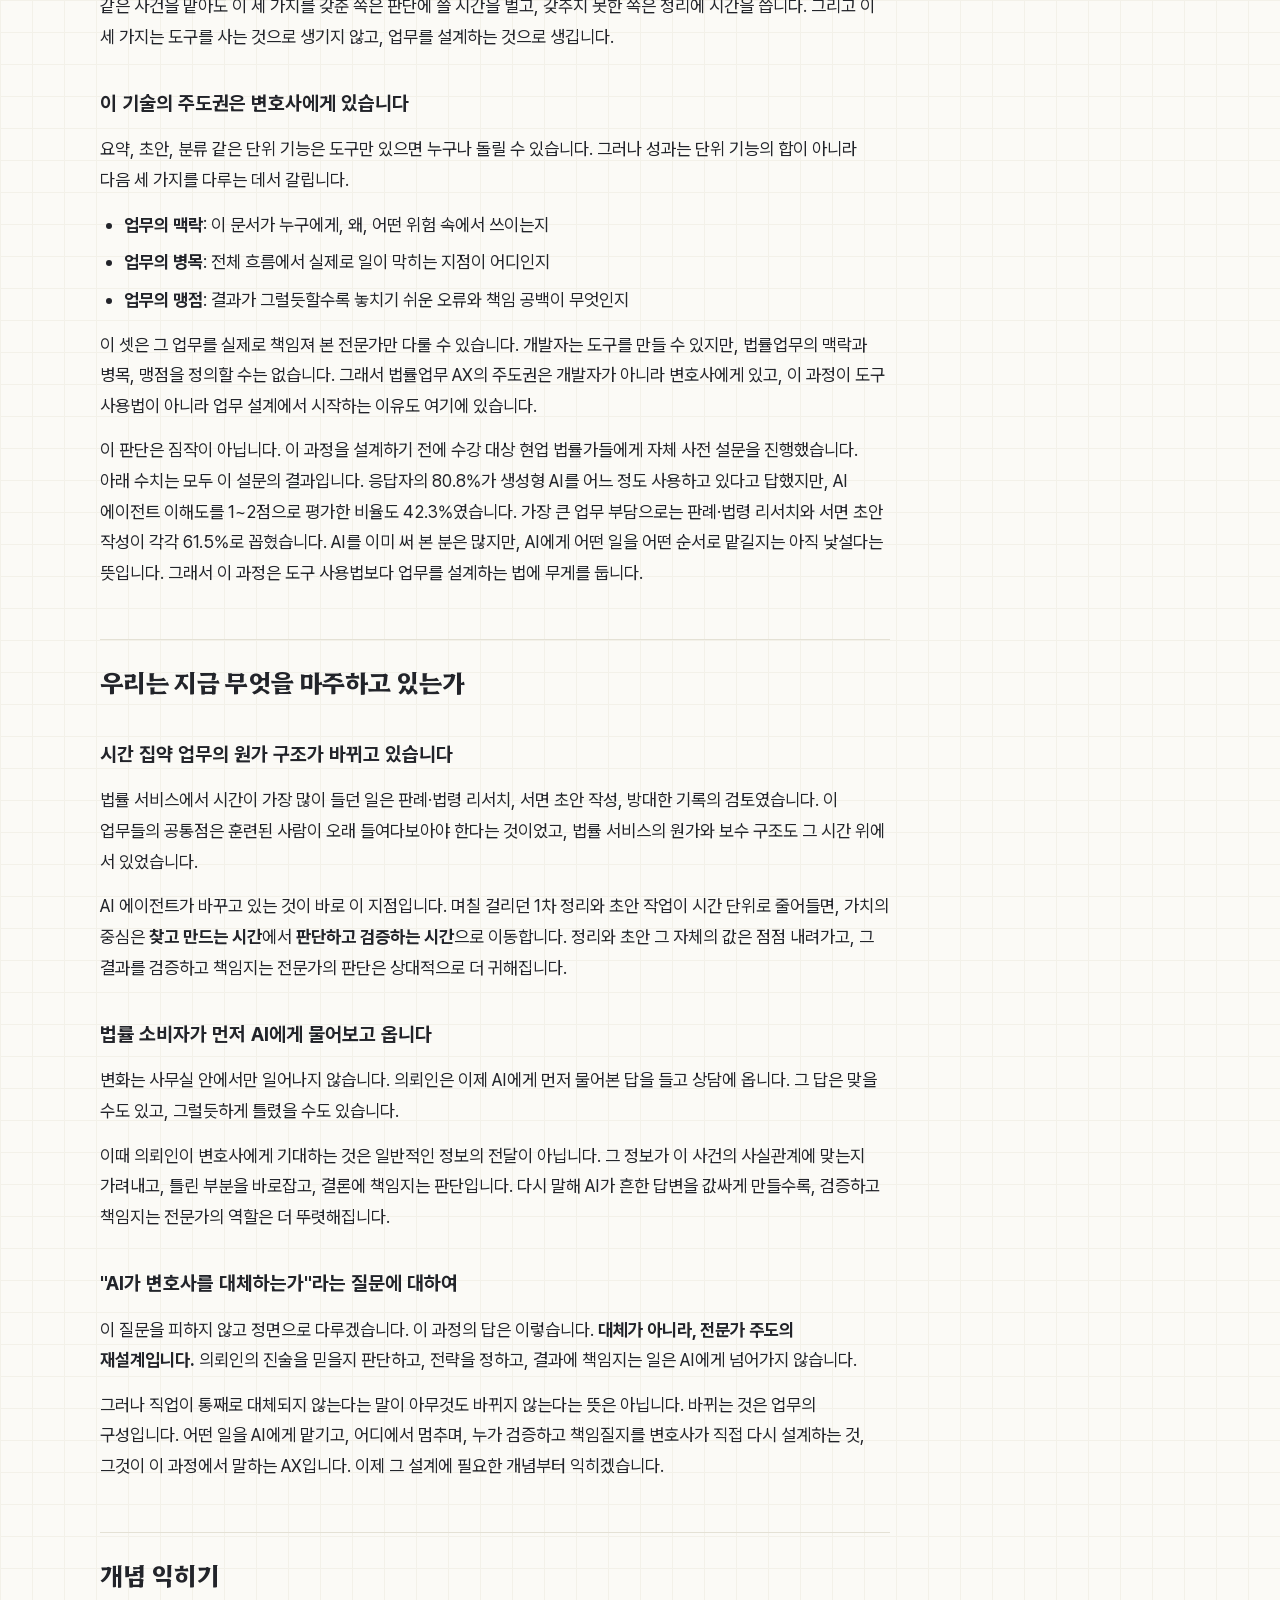
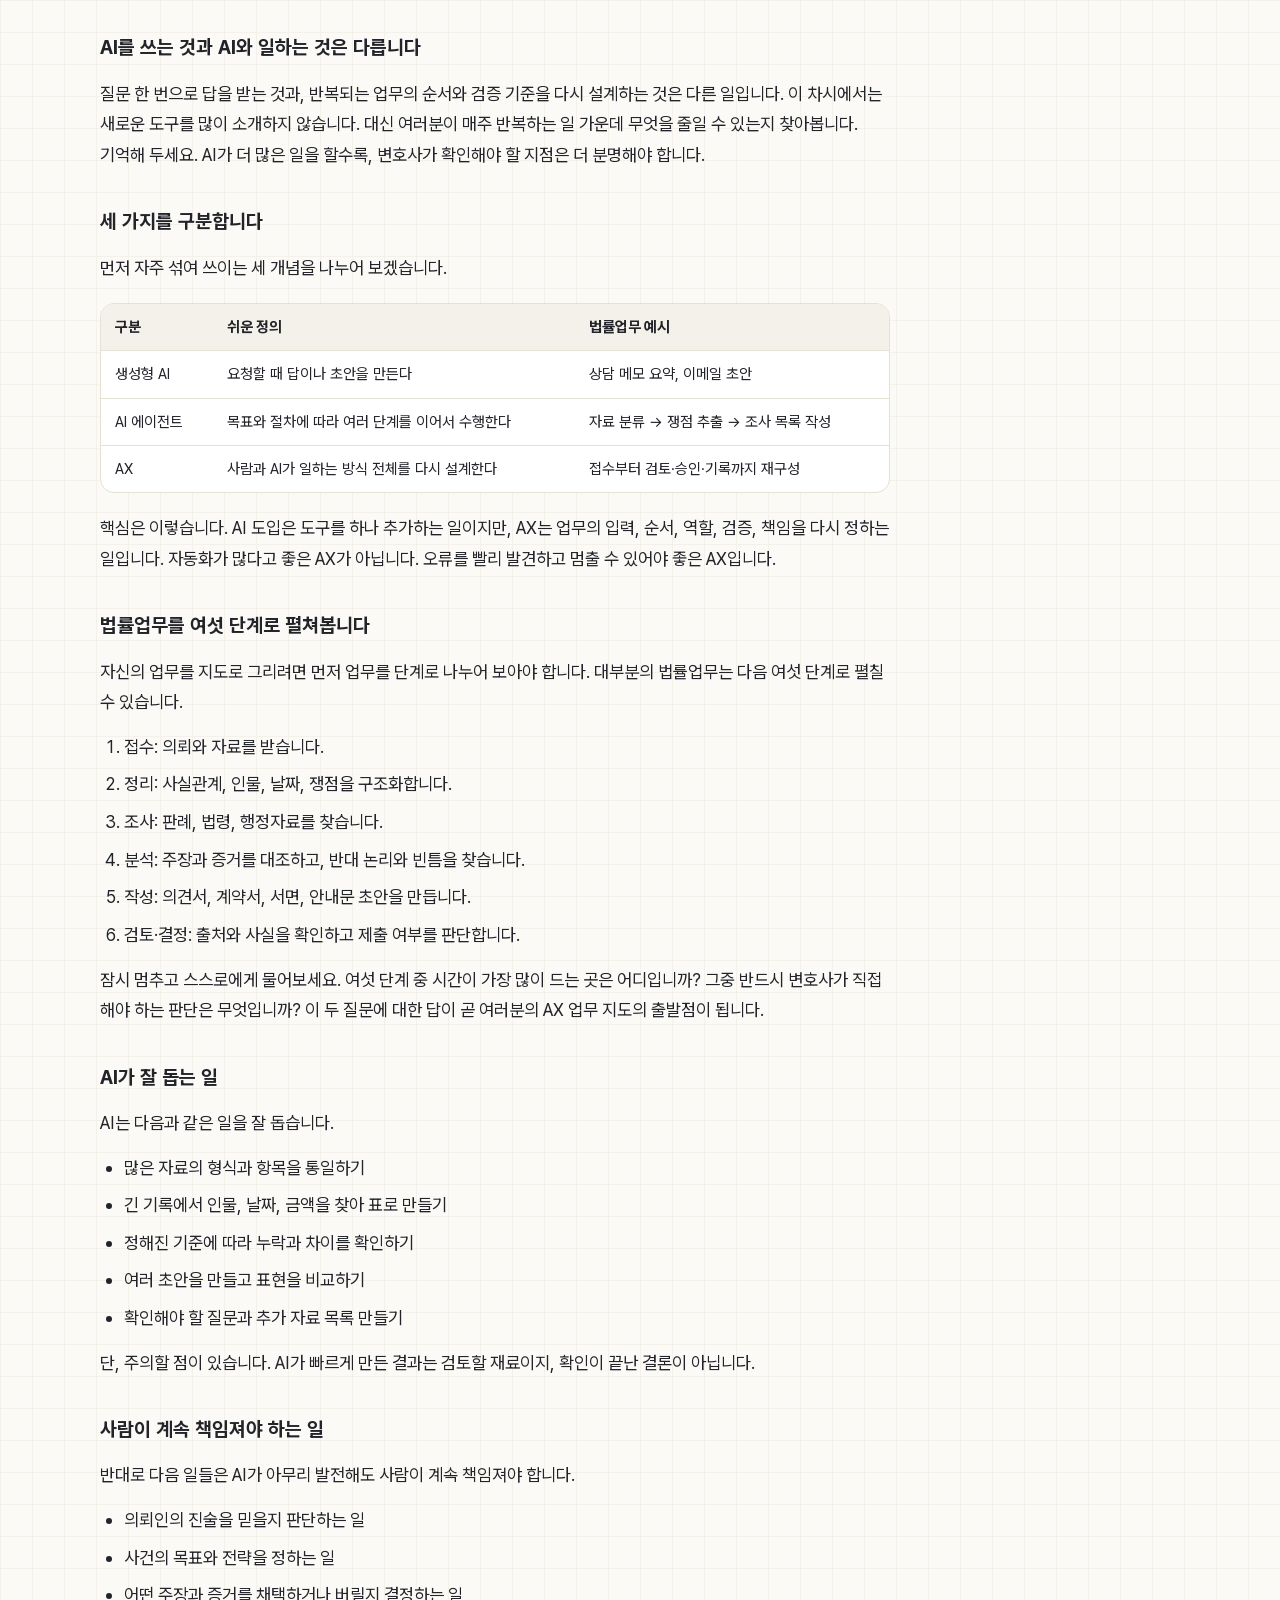
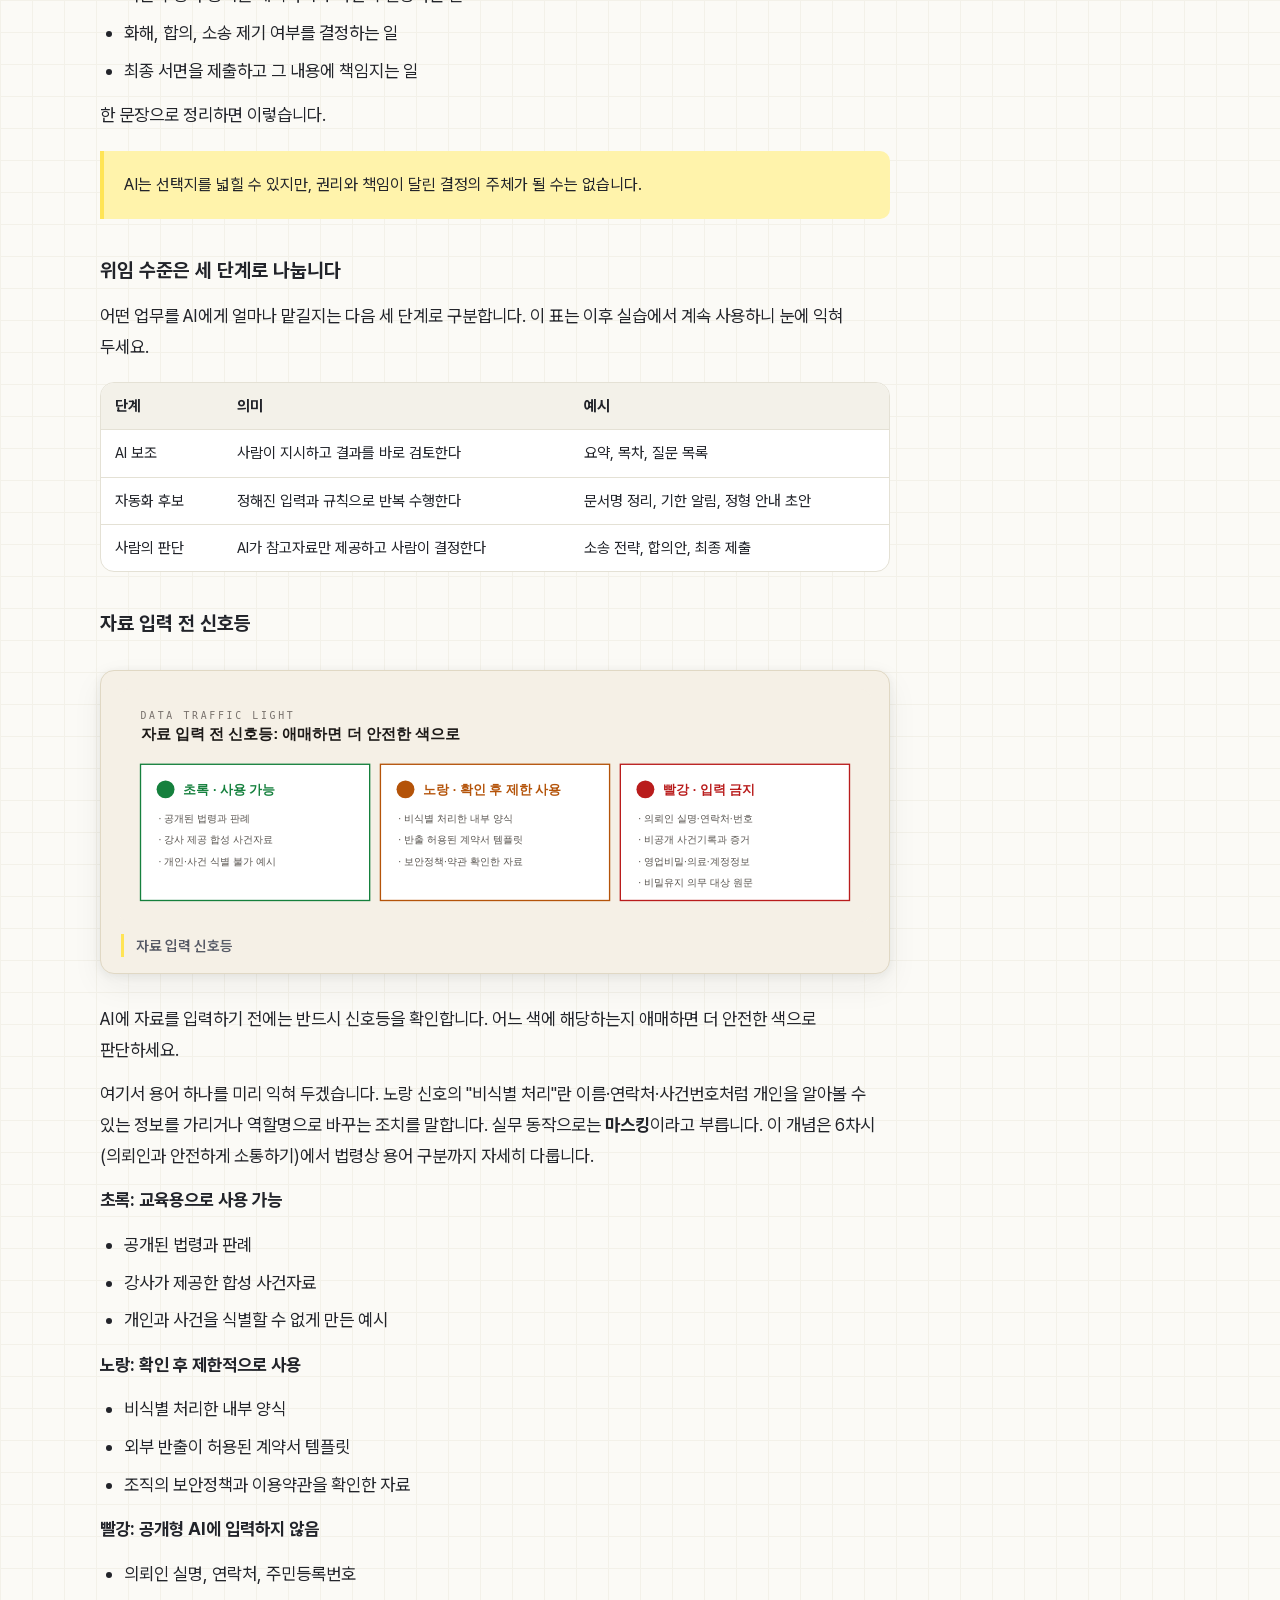
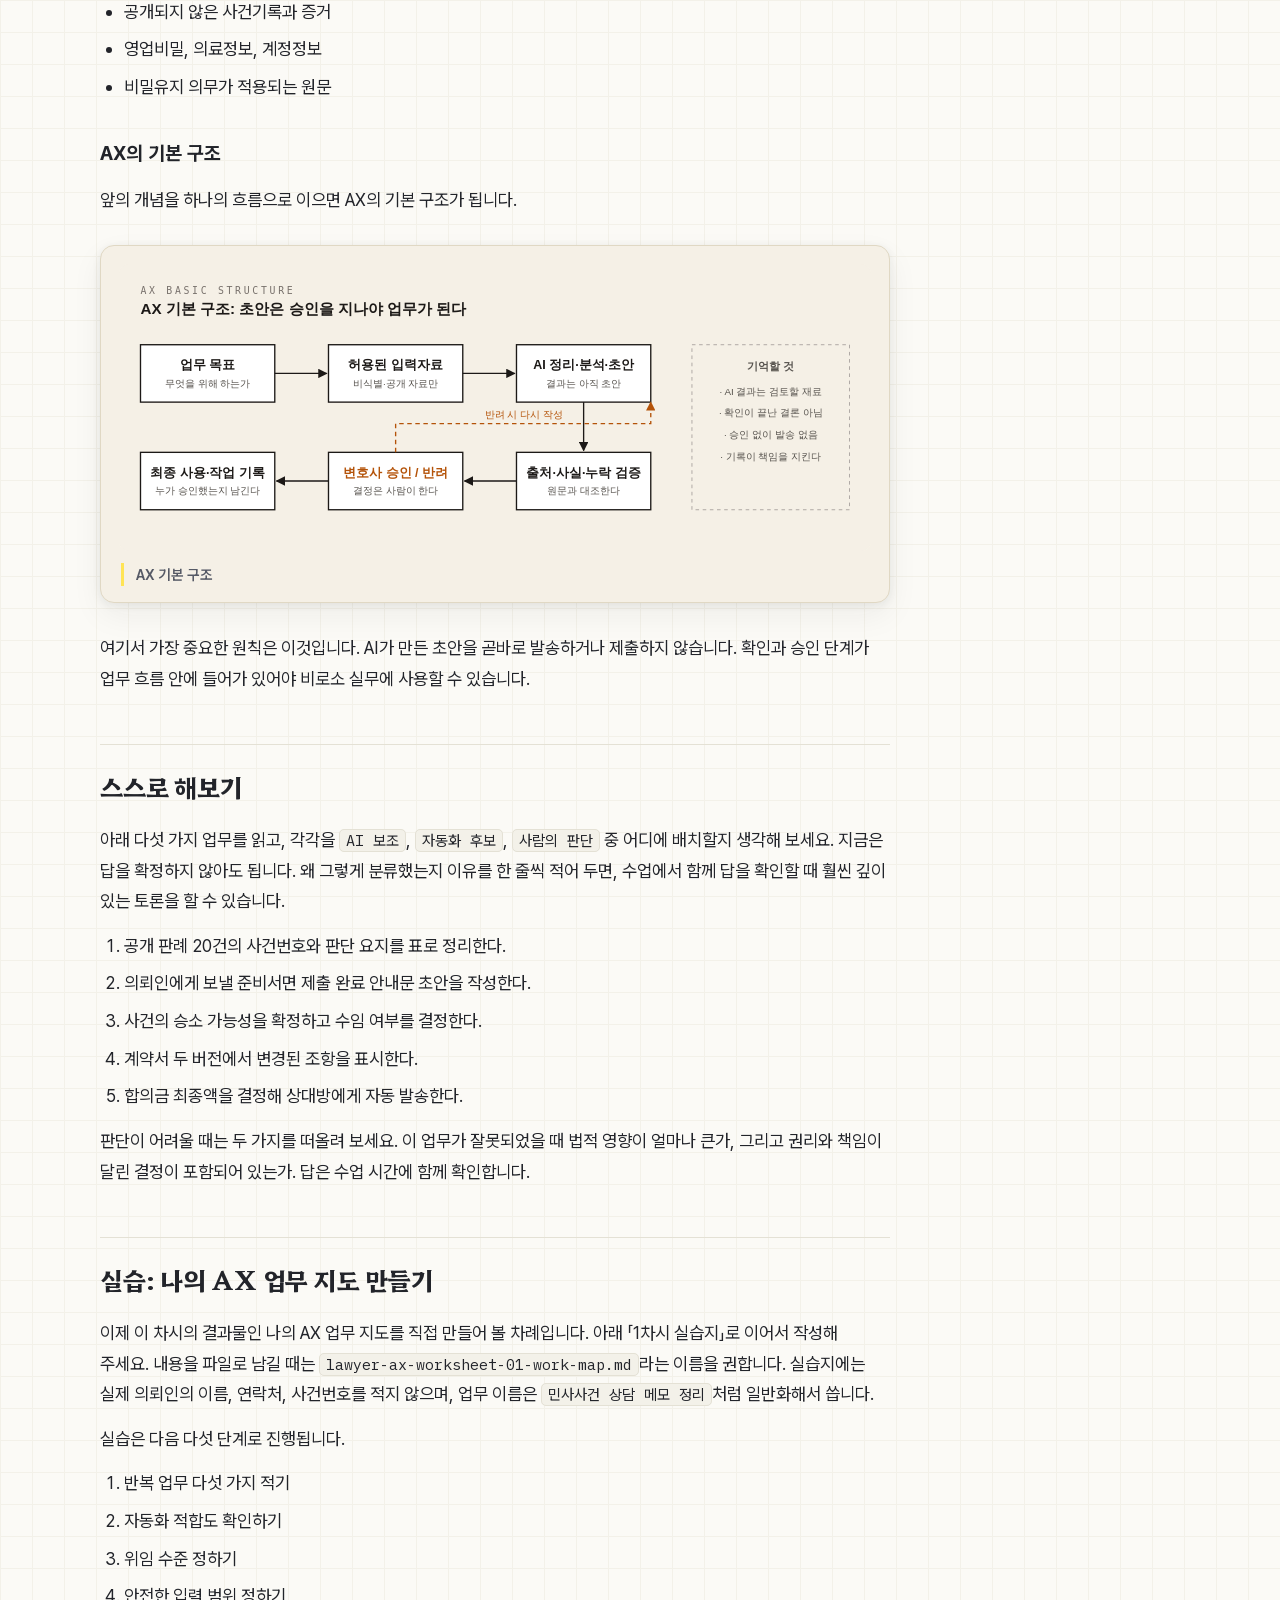
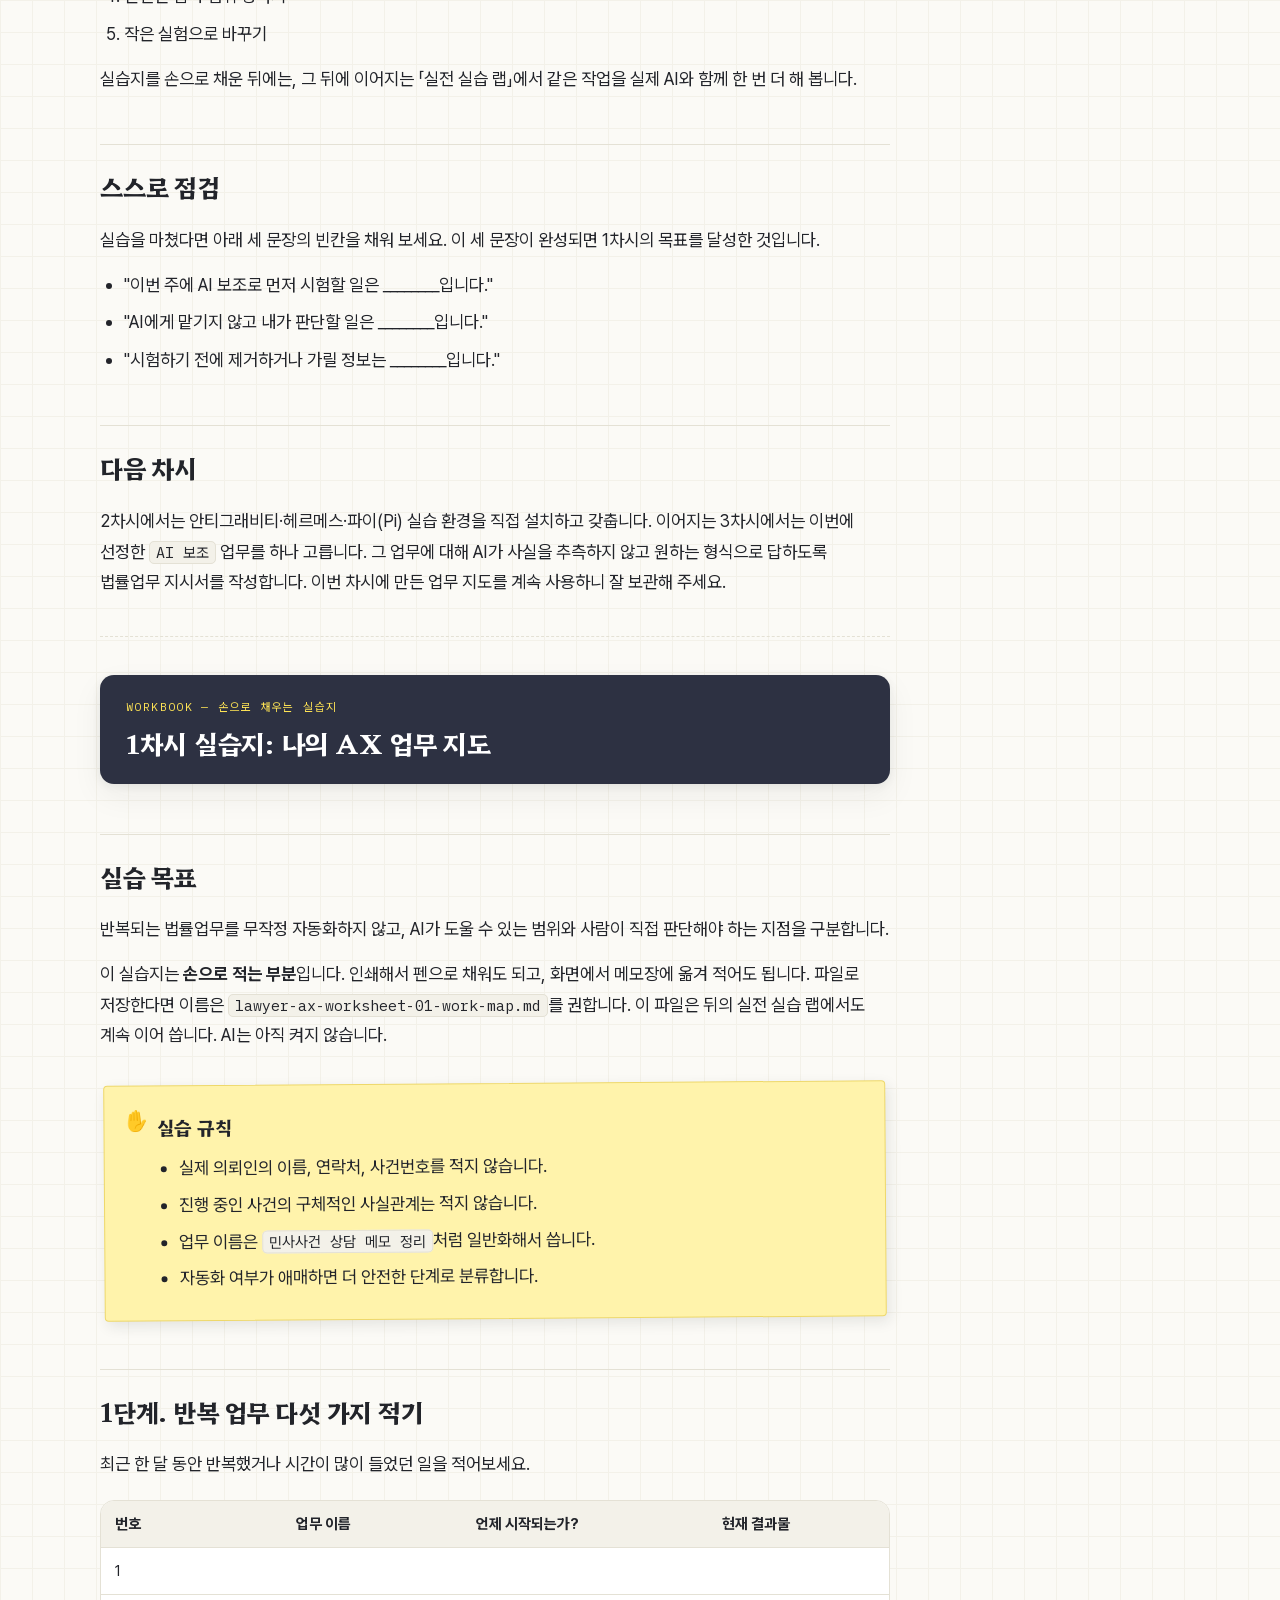
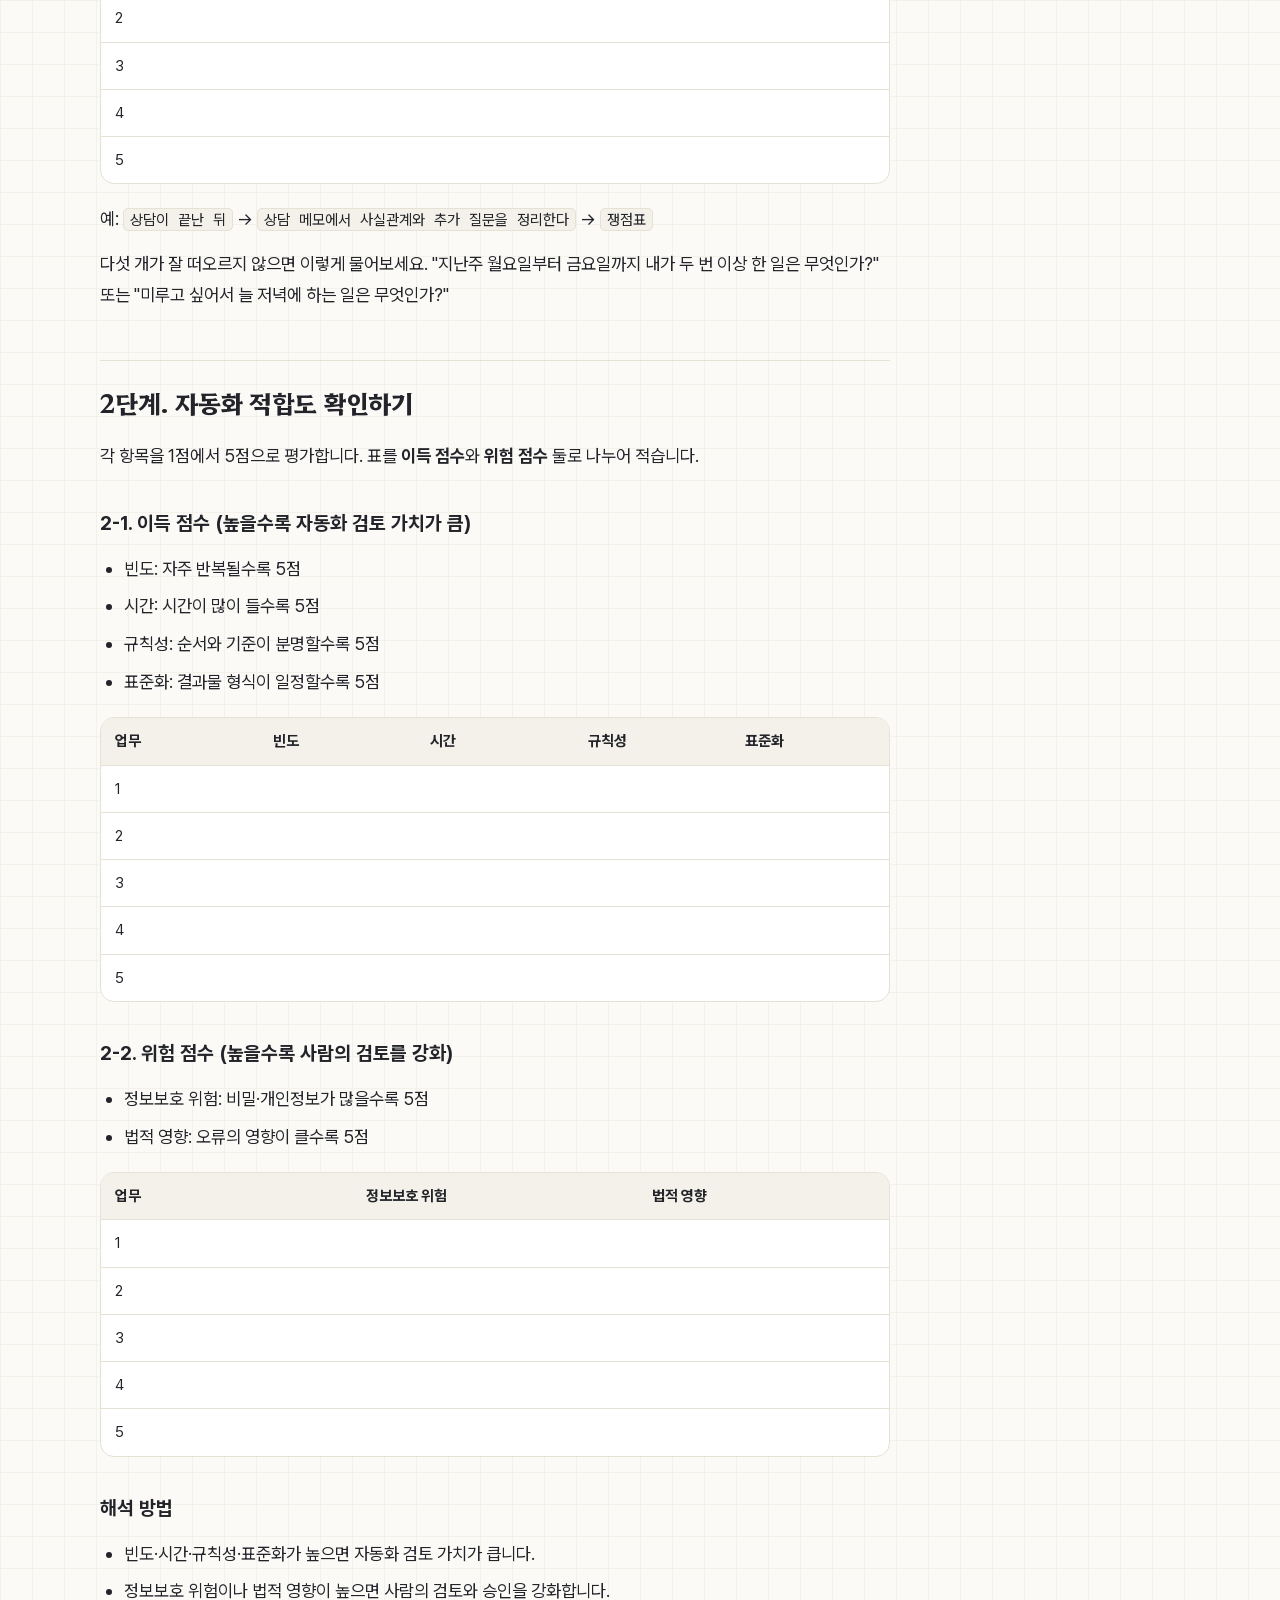
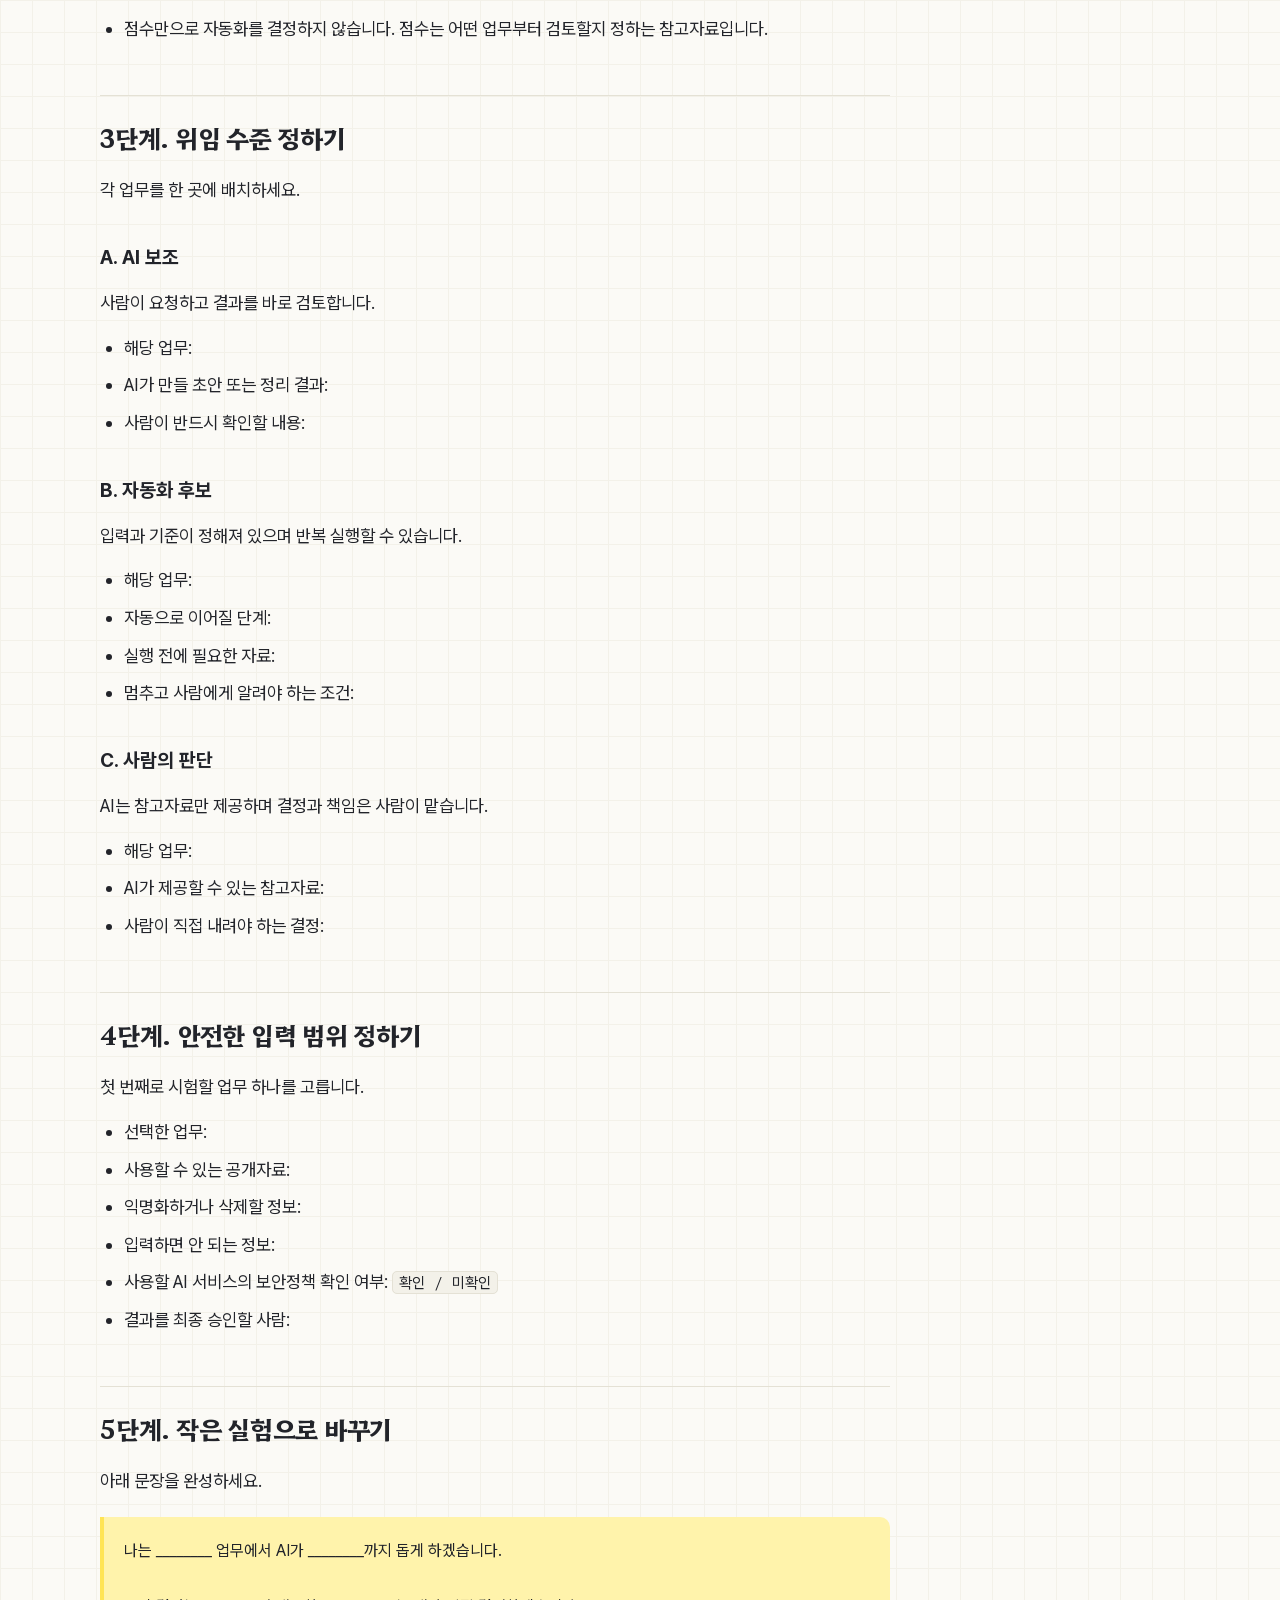
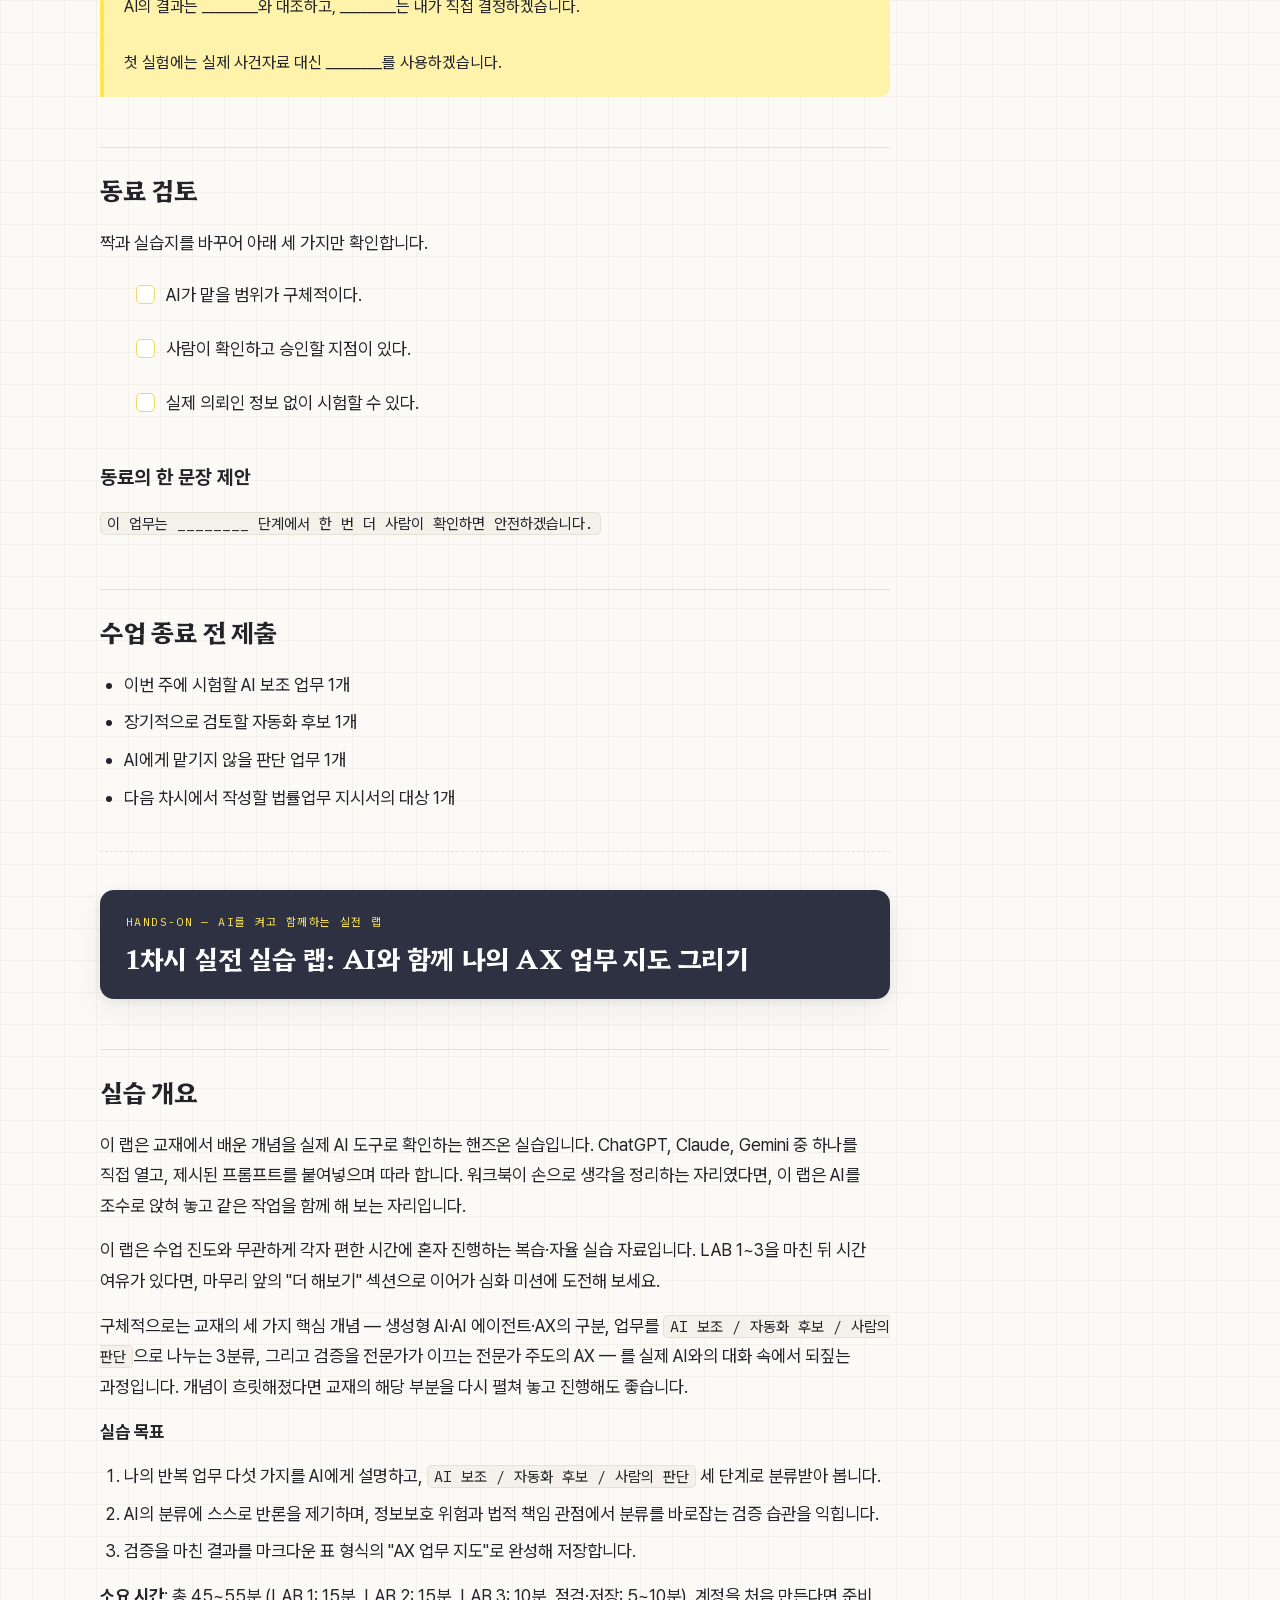
==== commit 4b00c956: "원본 V2.2 개편 반영: 2차시 설치 정책(기본·시연·선택) 재편, 헤르메스 길드 계정 개념 제거(모델 제공자 키), 정보보호 위험·마스킹 용어 통일, 판례번호 기록 규칙 정밀화" ====
--- a/chapters/ch1.html
+++ b/chapters/ch1.html
@@ -38,7 +38,7 @@
 <p><strong>터미널(검은 명령 창)이나 코딩은 이번 차시에 전혀 나오지 않습니다.</strong> 웹브라우저에서 AI와 대화하고, 그 결과를 파일로 저장하는 것이 전부입니다.</p>
 <p>실습 결과물을 담을 폴더를 아직 만들지 않았다면, 아래 &quot;준비 4&quot;에서 함께 만듭니다. 2차시부터 쓸 공통 실습 환경을 미리 갖춰 두고 싶다면 <a href="../install/setup-windows.html">Windows 공통 준비 가이드</a>를 먼저 훑어보아도 좋습니다. 이번 차시에는 필수가 아닙니다.</p>
 <h2 id="이-차시에서-처음-나오는-말">이 차시에서 처음 나오는 말</h2>
-<div class="table-wrap"><table><thead><tr><th>용어</th><th>한 줄 설명</th></tr></thead><tbody><tr><td><strong>생성형 AI</strong></td><td>사람이 글로 요청하면 글·표·초안을 만들어 주는 AI 서비스. ChatGPT, Claude, Gemini가 여기 해당합니다</td></tr><tr><td><strong>AI 에이전트</strong></td><td>한 번의 질문·답변에 그치지 않고, 목표와 절차를 받아 여러 단계를 이어서 수행하는 AI</td></tr><tr><td><strong>AX</strong></td><td>AI로 일하는 방식 자체를 바꾸는 것. 도구를 쓰는 데서 그치지 않고 업무 절차를 다시 짭니다</td></tr><tr><td><strong>전문가 주도의 AX</strong></td><td>도구를 만드는 사람이 아니라 그 업무에 책임지는 전문가(변호사)가 설계와 검증을 이끄는 방식</td></tr><tr><td><strong>위임 수준</strong></td><td>어떤 업무를 AI에게 얼마나 맡길지 나눈 세 단계. <code>AI 보조</code> / <code>자동화 후보</code> / <code>사람의 판단</code></td></tr><tr><td><strong>(자료 입력) 신호등</strong></td><td>AI에 자료를 넣기 전에 초록·노랑·빨강으로 입력 가능 여부를 판단하는 기준</td></tr><tr><td><strong>비식별 처리(마스킹)</strong></td><td>이름·연락처·사건번호처럼 개인을 알아볼 수 있는 정보를 가리거나 역할명으로 바꾸는 조치</td></tr><tr><td><strong>프롬프트</strong></td><td>AI에게 보내는 지시문. 우리가 입력창에 써 넣는 글 전체를 말합니다</td></tr><tr><td><strong>새 대화(새 채팅)</strong></td><td>이전 이야기를 기억하지 않는 빈 대화창. 업무별로 새로 열어 섞이지 않게 합니다</td></tr><tr><td><strong>마크다운</strong></td><td>기호 몇 개로 표와 제목을 표현하는 간단한 글쓰기 방식. <code>|</code>로 칸을 나눈 것이 표입니다</td></tr></tbody></table></div>
+<div class="table-wrap"><table><thead><tr><th>용어</th><th>한 줄 설명</th></tr></thead><tbody><tr><td><strong>생성형 AI</strong></td><td>사람이 글로 요청하면 글·표·초안을 만들어 주는 AI 서비스. ChatGPT, Claude, Gemini가 여기 해당합니다</td></tr><tr><td><strong>AI 에이전트</strong></td><td>한 번의 질문·답변에 그치지 않고, 목표와 절차를 받아 여러 단계를 이어서 수행하는 AI</td></tr><tr><td><strong>AX</strong></td><td>AI로 일하는 방식 자체를 바꾸는 것. 도구를 쓰는 데서 그치지 않고 업무 절차를 다시 짭니다</td></tr><tr><td><strong>전문가 주도의 AX</strong></td><td>도구를 만드는 사람이 아니라 그 업무에 책임지는 전문가(변호사)가 설계와 검증을 이끄는 방식</td></tr><tr><td><strong>위임 수준</strong></td><td>어떤 업무를 AI에게 얼마나 맡길지 나눈 세 단계. <code>AI 보조</code> / <code>자동화 후보</code> / <code>사람의 판단</code></td></tr><tr><td><strong>정보보호 위험</strong></td><td>그 업무가 다루는 비밀·개인정보의 양과 민감도에서 오는 위험. 높을수록 사람의 검토를 강화합니다</td></tr><tr><td><strong>(자료 입력) 신호등</strong></td><td>AI에 자료를 넣기 전에 초록·노랑·빨강으로 입력 가능 여부를 판단하는 기준</td></tr><tr><td><strong>비식별 처리(마스킹)</strong></td><td>이름·연락처·사건번호처럼 개인을 알아볼 수 있는 정보를 가리거나 역할명으로 바꾸는 조치</td></tr><tr><td><strong>프롬프트</strong></td><td>AI에게 보내는 지시문. 우리가 입력창에 써 넣는 글 전체를 말합니다</td></tr><tr><td><strong>새 대화(새 채팅)</strong></td><td>이전 이야기를 기억하지 않는 빈 대화창. 업무별로 새로 열어 섞이지 않게 합니다</td></tr><tr><td><strong>마크다운</strong></td><td>기호 몇 개로 표와 제목을 표현하는 간단한 글쓰기 방식. <code>|</code>로 칸을 나눈 것이 표입니다</td></tr></tbody></table></div>
 <hr>
 <div class="sec-banner" id="1차시-교재-나의-ax-업무-지도"><h2 class="banner-title">1차시 교재: 나의 AX 업무 지도</h2></div>
 <h2 id="이-차시에서-배우는-것">이 차시에서 배우는 것</h2>
@@ -75,7 +75,7 @@
 <li><strong>업무의 병목</strong>: 전체 흐름에서 실제로 일이 막히는 지점이 어디인지</li>
 <li><strong>업무의 맹점</strong>: 결과가 그럴듯할수록 놓치기 쉬운 오류와 책임 공백이 무엇인지</li>
 </ul>
-<p>이 셋은 그 업무를 실제로 책임져 본 전문가만 다룰 수 있습니다. 개발자는 도구를 만들 수 있지만, 법률업무의 맥락과 병목과 맹점을 정의할 수는 없습니다. 그래서 법률업무 AX의 주도권은 개발자가 아니라 변호사에게 있고, 이 과정이 도구 사용법이 아니라 업무 설계에서 시작하는 이유도 여기에 있습니다.</p>
+<p>이 셋은 그 업무를 실제로 책임져 본 전문가만 다룰 수 있습니다. 개발자는 도구를 만들 수 있지만, 법률업무의 맥락과 병목, 맹점을 정의할 수는 없습니다. 그래서 법률업무 AX의 주도권은 개발자가 아니라 변호사에게 있고, 이 과정이 도구 사용법이 아니라 업무 설계에서 시작하는 이유도 여기에 있습니다.</p>
 <p>이 판단은 짐작이 아닙니다. 이 과정을 설계하기 전에 수강 대상 현업 법률가들에게 자체 사전 설문을 진행했습니다. 아래 수치는 모두 이 설문의 결과입니다. 응답자의 80.8%가 생성형 AI를 어느 정도 사용하고 있다고 답했지만, AI 에이전트 이해도를 1~2점으로 평가한 비율도 42.3%였습니다. 가장 큰 업무 부담으로는 판례·법령 리서치와 서면 초안 작성이 각각 61.5%로 꼽혔습니다. AI를 이미 써 본 분은 많지만, AI에게 어떤 일을 어떤 순서로 맡길지는 아직 낯설다는 뜻입니다. 그래서 이 과정은 도구 사용법보다 업무를 설계하는 법에 무게를 둡니다.</p>
 <h2 id="우리는-지금-무엇을-마주하고-있는가">우리는 지금 무엇을 마주하고 있는가</h2>
 <h3 id="시간-집약-업무의-원가-구조가-바뀌고-있습니다">시간 집약 업무의 원가 구조가 바뀌고 있습니다</h3>
@@ -100,7 +100,7 @@
 <li>접수: 의뢰와 자료를 받습니다.</li>
 <li>정리: 사실관계, 인물, 날짜, 쟁점을 구조화합니다.</li>
 <li>조사: 판례, 법령, 행정자료를 찾습니다.</li>
-<li>분석: 주장, 증거, 반대논리와 빈틈을 비교합니다.</li>
+<li>분석: 주장과 증거를 대조하고, 반대 논리와 빈틈을 찾습니다.</li>
 <li>작성: 의견서, 계약서, 서면, 안내문 초안을 만듭니다.</li>
 <li>검토·결정: 출처와 사실을 확인하고 제출 여부를 판단합니다.</li>
 </ol>
@@ -167,7 +167,7 @@
 </ol>
 <p>판단이 어려울 때는 두 가지를 떠올려 보세요. 이 업무가 잘못되었을 때 법적 영향이 얼마나 큰가, 그리고 권리와 책임이 달린 결정이 포함되어 있는가. 답은 수업 시간에 함께 확인합니다.</p>
 <h2 id="실습-나의-ax-업무-지도-만들기">실습: 나의 AX 업무 지도 만들기</h2>
-<p>이제 이 차시의 결과물인 나의 AX 업무 지도를 직접 만들어 볼 차례입니다. 아래 「1차시 실습지」로 이어서 작성해 주세요. 실습지에는 실제 의뢰인의 이름, 연락처, 사건번호를 적지 않으며, 업무 이름은 <code>민사사건 상담 메모 정리</code>처럼 일반화해서 씁니다.</p>
+<p>이제 이 차시의 결과물인 나의 AX 업무 지도를 직접 만들어 볼 차례입니다. 아래 「1차시 실습지」로 이어서 작성해 주세요. 내용을 파일로 남길 때는 <code>lawyer-ax-worksheet-01-work-map.md</code>라는 이름을 권합니다. 실습지에는 실제 의뢰인의 이름, 연락처, 사건번호를 적지 않으며, 업무 이름은 <code>민사사건 상담 메모 정리</code>처럼 일반화해서 씁니다.</p>
 <p>실습은 다음 다섯 단계로 진행됩니다.</p>
 <ol>
 <li>반복 업무 다섯 가지 적기</li>
@@ -190,7 +190,7 @@
 <div class="sec-banner" id="1차시-실습지-나의-ax-업무-지도"><span class="banner-kicker">WORKBOOK — 손으로 채우는 실습지</span><h2 class="banner-title">1차시 실습지: 나의 AX 업무 지도</h2></div>
 <h2 id="실습-목표">실습 목표</h2>
 <p>반복되는 법률업무를 무작정 자동화하지 않고, AI가 도울 수 있는 범위와 사람이 직접 판단해야 하는 지점을 구분합니다.</p>
-<p>이 실습지는 <strong>손으로 적는 부분</strong>입니다. 인쇄해서 펜으로 채워도 되고, 화면에서 메모장에 옮겨 적어도 됩니다. AI는 아직 켜지 않습니다.</p>
+<p>이 실습지는 <strong>손으로 적는 부분</strong>입니다. 인쇄해서 펜으로 채워도 되고, 화면에서 메모장에 옮겨 적어도 됩니다. 파일로 저장한다면 이름은 <code>lawyer-ax-worksheet-01-work-map.md</code>를 권합니다. 이 파일은 뒤의 실전 실습 랩에서도 계속 이어 씁니다. AI는 아직 켜지 않습니다.</p>
 <section class="human-check"><span class="callout-icon" aria-hidden="true">✋</span><h2 id="실습-규칙" class="callout-title">실습 규칙</h2><ul>
 <li>실제 의뢰인의 이름, 연락처, 사건번호를 적지 않습니다.</li>
 <li>진행 중인 사건의 구체적인 사실관계는 적지 않습니다.</li>
@@ -214,14 +214,14 @@
 <div class="table-wrap"><table><thead><tr><th>업무</th><th class="ta-right">빈도</th><th class="ta-right">시간</th><th class="ta-right">규칙성</th><th class="ta-right">표준화</th></tr></thead><tbody><tr><td>1</td><td class="ta-right"></td><td class="ta-right"></td><td class="ta-right"></td><td class="ta-right"></td></tr><tr><td>2</td><td class="ta-right"></td><td class="ta-right"></td><td class="ta-right"></td><td class="ta-right"></td></tr><tr><td>3</td><td class="ta-right"></td><td class="ta-right"></td><td class="ta-right"></td><td class="ta-right"></td></tr><tr><td>4</td><td class="ta-right"></td><td class="ta-right"></td><td class="ta-right"></td><td class="ta-right"></td></tr><tr><td>5</td><td class="ta-right"></td><td class="ta-right"></td><td class="ta-right"></td><td class="ta-right"></td></tr></tbody></table></div>
 <h3 id="2-2-위험-점수-높을수록-사람의-검토를-강화">2-2. 위험 점수 (높을수록 사람의 검토를 강화)</h3>
 <ul>
-<li>기밀 위험: 민감한 정보가 많을수록 5점</li>
+<li>정보보호 위험: 비밀·개인정보가 많을수록 5점</li>
 <li>법적 영향: 오류의 영향이 클수록 5점</li>
 </ul>
-<div class="table-wrap"><table><thead><tr><th>업무</th><th class="ta-right">기밀 위험</th><th class="ta-right">법적 영향</th></tr></thead><tbody><tr><td>1</td><td class="ta-right"></td><td class="ta-right"></td></tr><tr><td>2</td><td class="ta-right"></td><td class="ta-right"></td></tr><tr><td>3</td><td class="ta-right"></td><td class="ta-right"></td></tr><tr><td>4</td><td class="ta-right"></td><td class="ta-right"></td></tr><tr><td>5</td><td class="ta-right"></td><td class="ta-right"></td></tr></tbody></table></div>
+<div class="table-wrap"><table><thead><tr><th>업무</th><th class="ta-right">정보보호 위험</th><th class="ta-right">법적 영향</th></tr></thead><tbody><tr><td>1</td><td class="ta-right"></td><td class="ta-right"></td></tr><tr><td>2</td><td class="ta-right"></td><td class="ta-right"></td></tr><tr><td>3</td><td class="ta-right"></td><td class="ta-right"></td></tr><tr><td>4</td><td class="ta-right"></td><td class="ta-right"></td></tr><tr><td>5</td><td class="ta-right"></td><td class="ta-right"></td></tr></tbody></table></div>
 <h3 id="해석-방법">해석 방법</h3>
 <ul>
 <li>빈도·시간·규칙성·표준화가 높으면 자동화 검토 가치가 큽니다.</li>
-<li>기밀 위험이나 법적 영향이 높으면 사람의 검토와 승인을 강화합니다.</li>
+<li>정보보호 위험이나 법적 영향이 높으면 사람의 검토와 승인을 강화합니다.</li>
 <li>점수만으로 자동화를 결정하지 않습니다. 점수는 어떤 업무부터 검토할지 정하는 참고자료입니다.</li>
 </ul>
 <h2 id="3단계-위임-수준-정하기">3단계. 위임 수준 정하기</h2>
@@ -286,7 +286,7 @@
 <p><strong>실습 목표</strong></p>
 <ol>
 <li>나의 반복 업무 다섯 가지를 AI에게 설명하고, <code>AI 보조 / 자동화 후보 / 사람의 판단</code> 세 단계로 분류받아 봅니다.</li>
-<li>AI의 분류에 스스로 반론을 제기하며, 기밀 위험과 법적 책임 관점에서 분류를 바로잡는 검증 습관을 익힙니다.</li>
+<li>AI의 분류에 스스로 반론을 제기하며, 정보보호 위험과 법적 책임 관점에서 분류를 바로잡는 검증 습관을 익힙니다.</li>
 <li>검증을 마친 결과를 마크다운 표 형식의 &quot;AX 업무 지도&quot;로 완성해 저장합니다.</li>
 </ol>
 <p><strong>소요 시간</strong>: 총 45~55분 (LAB 1: 15분, LAB 2: 15분, LAB 3: 10분, 점검·저장: 5~10분). 계정을 처음 만든다면 준비 과정에 15분을 더 잡으세요.</p>
@@ -294,7 +294,7 @@
 <ul>
 <li>ChatGPT, Claude, Gemini 중 하나의 계정 (무료 계정으로 충분합니다) — 만드는 법은 바로 아래 &quot;준비 1&quot;</li>
 <li>인터넷이 되는 노트북 또는 태블릿</li>
-<li>1차시 실습지에 적어 둔 반복 업무 목록 (없어도 랩 안에서 새로 적을 수 있습니다)</li>
+<li>1차시 실습지에 적어 둔 반복 업무 목록 (파일로 저장했다면 <code>lawyer-ax-worksheet-01-work-map.md</code>. 없어도 랩 안에서 새로 적을 수 있습니다)</li>
 <li>결과물을 저장할 메모장, 워드, 또는 노트 앱</li>
 </ul>
 <p><strong>완성 결과물</strong>: 나의 AX 업무 지도 1부 — 업무 5개의 위임 수준, 그렇게 정한 이유, 입력 금지 정보가 담긴 마크다운 표</p>
@@ -347,7 +347,7 @@
 <li>대화 제목을 바꾸고 싶으면: 왼쪽 목록의 대화 제목 위에 마우스를 올리면 점 세 개(<code>⋯</code>) 아이콘이 나타납니다. 클릭 후 &quot;이름 바꾸기&quot;를 선택합니다.</li>
 </ul></section>
 <h2 id="준비-3-대화를-학습에-쓰지-않도록-설정-찾기">준비 3. 대화를 학습에 쓰지 않도록 설정 찾기</h2>
-<p><strong>왜 하는가</strong>: 공개형 AI는 사용자의 대화를 서비스 개선(모델 학습)에 쓰는 경우가 있습니다. 변호사에게는 비밀유지 의무와 직결되는 문제이므로, 실습 전에 설정을 확인하고 끌 수 있으면 끕니다.</p>
+<p><strong>왜 하는가</strong>: 공개형 AI는 사용자의 대화를 서비스 개선(모델 학습)에 쓰는 경우가 있습니다. 변호사에게는 비밀유지 의무와 직결되는 문제이므로, 실습 전에 설정을 확인하고 끌 수 있으면 끕니다. 오늘 실습은 가명·가상 자료만 다루지만, 그렇더라도 이 확인은 생략하지 않습니다. 실무에서 쓰기 전에 습관으로 굳혀 두는 것이 목적입니다.</p>
 <p>이 설정의 메뉴 이름과 위치는 서비스가 개편되면 바뀝니다. <strong>정확한 이름을 외우기보다 아래 요령으로 찾는 법을 익히세요.</strong></p>
 <p><strong>따라 하기 — 공통 요령</strong></p>
 <ol>
@@ -377,7 +377,7 @@
 <li>폴더 이름을 <code>AX실습</code>이라고 입력하고 <code>Enter</code>를 누릅니다. 전체 경로는 <code>C:\Users\사용자이름\Desktop\AX실습</code>이 됩니다.</li>
 <li>만든 <code>AX실습</code> 폴더를 더블클릭해 엽니다.</li>
 <li>폴더 안 빈 곳에서 오른쪽 버튼 → <code>새로 만들기</code> → <code>텍스트 문서</code>를 클릭합니다.</li>
-<li>파일 이름을 <code>AX업무지도_1차시_홍길동.txt</code>처럼 자기 이름으로 바꾸고 <code>Enter</code>를 누릅니다.</li>
+<li>실습지를 이미 <code>lawyer-ax-worksheet-01-work-map</code> 파일로 저장해 두었다면 새로 만들지 말고 그 파일을 열어 아래에 이어 붙이세요. 아직 없다면 아래처럼 새로 만듭니다. 파일 이름을 <code>lawyer-ax-worksheet-01-work-map.txt</code>로 바꾸고 <code>Enter</code>를 누릅니다. 이 과정의 실습 결과물은 모두 <code>lawyer-ax-worksheet-0N-내용</code> 형식으로 이름을 맞춥니다. 앞자리가 차시 번호여서 파일이 쌓여도 폴더에서 순서대로 정렬됩니다.</li>
 <li>그 파일을 더블클릭하면 <strong>메모장</strong>이 열립니다. 이 창을 닫지 말고 옆에 켜 둡니다.</li>
 </ol>
 <p>(macOS: Finder에서 <code>Command + Shift + N</code>으로 폴더 생성, 텍스트 편집기로 파일 생성)</p>
@@ -385,14 +385,14 @@
 <section class="callout callout-check"><span class="callout-icon" aria-hidden="true">✅</span><p>✅ 체크포인트: 바탕 화면에 <code>AX실습</code> 폴더가 보이고, 그 안의 빈 메모장이 열려 있으면 준비 끝입니다.</p></section>
 <section class="callout callout-trouble"><span class="callout-icon" aria-hidden="true">🔧</span><p><strong>잘 안 될 때</strong></p>
 <ul>
-<li>오른쪽 버튼 메뉴에 <code>텍스트 문서</code>가 없으면: 시작 버튼을 누르고 <code>메모장</code>을 검색해 실행한 뒤, 나중에 <code>Ctrl + S</code>로 <code>AX실습</code> 폴더에 저장해도 됩니다.</li>
+<li>오른쪽 버튼 메뉴에 <code>텍스트 문서</code>가 없으면: 시작 버튼을 누르고 <code>메모장</code>을 검색해 실행한 뒤, 나중에 <code>Ctrl + S</code>로 <code>AX실습</code> 폴더에 위 6번과 같은 이름으로 저장해도 됩니다.</li>
 <li>마크다운 표를 예쁘게 보고 싶으면: 워드나 한글에 붙여넣어도 되고, 그냥 메모장에 텍스트로 두어도 실습에는 지장이 없습니다.</li>
 </ul></section>
 <h2 id="시작-전-점검">시작 전 점검</h2>
 <ul class="task-list">
 <li class="task-item"><span class="task-box" aria-hidden="true"></span><span class="task-text">ChatGPT, Claude, Gemini 중 하나에 로그인했다. (준비 1)</span></li>
 <li class="task-item"><span class="task-box" aria-hidden="true"></span><span class="task-text">새 대화(새 채팅)를 열었다. 다른 업무 대화와 섞이지 않게 합니다. (준비 2)</span></li>
-<li class="task-item"><span class="task-box" aria-hidden="true"></span><span class="task-text">대화 내용을 학습에 쓰지 않는 설정을 확인했다. 찾지 못했다면 &quot;확인 필요&quot;로 남겨 두고 진행합니다. (준비 3)</span></li>
+<li class="task-item"><span class="task-box" aria-hidden="true"></span><span class="task-text">대화 내용을 학습에 쓰지 않는 설정을 확인했다. 가명·가상 자료를 쓰더라도 이 확인은 생략하지 않습니다. 찾지 못했다면 &quot;확인 필요&quot;로 남겨 두고 진행합니다. (준비 3)</span></li>
 <li class="task-item"><span class="task-box" aria-hidden="true"></span><span class="task-text">실습지에서 반복 업무 다섯 가지를 옮겨 적을 준비를 했다. 아직 없다면 지금 5분 안에 떠오르는 대로 적습니다.</span></li>
 <li class="task-item"><span class="task-box" aria-hidden="true"></span><span class="task-text">결과물을 붙여넣어 저장할 문서 파일을 하나 열어 두었다. (준비 4)</span></li>
 </ul>
@@ -439,7 +439,7 @@
 <h2 id="lab-2-ai의-분류에-반론-제기하기">LAB 2. AI의 분류에 반론 제기하기</h2>
 <p><strong>소요 시간</strong> 15분 · <strong>난이도</strong> 보통</p>
 <p><strong>왜 하는가</strong>: AI를 검증하는 근육을 만드는 랩입니다. 실무에서 AI 결과를 그대로 쓰다가 생기는 사고는 대부분 이 단계를 건너뛰어 발생합니다.</p>
-<p>교재에서 배웠듯이 AI가 빠르게 만든 결과는 검토할 재료이지, 확인이 끝난 결론이 아닙니다. 이번에는 AI가 <code>자동화 후보</code>로 분류한 업무 하나를 골라, 기밀 위험과 법적 책임 관점에서 내가 직접 반박해 봅니다. 전문가 주도의 AX란 바로 이 검증 대화를 전문가가 이끄는 것입니다.</p>
+<p>교재에서 배웠듯이 AI가 빠르게 만든 결과는 검토할 재료이지, 확인이 끝난 결론이 아닙니다. 이번에는 AI가 <code>자동화 후보</code>로 분류한 업무 하나를 골라, 정보보호 위험과 법적 책임 관점에서 내가 직접 반박해 봅니다. 전문가 주도의 AX란 바로 이 검증 대화를 전문가가 이끄는 것입니다.</p>
 <p><strong>따라 하기</strong></p>
 <ol>
 <li>LAB 1의 결과에서 AI가 <code>자동화 후보</code>로 분류한 업무를 하나 고릅니다. (없다면 <code>AI 보조</code>로 분류된 업무 중 자동화하면 위험해 보이는 것을 고릅니다.)</li>
@@ -496,7 +496,7 @@
 
 표 아래에 &quot;이번 주에 AI 보조로 먼저 시험할 업무 1개&quot;를
 추천 이유와 함께 한 문장으로 제안해 주세요.</pre></div></div></div>
-<section class="callout callout-expect"><span class="callout-icon" aria-hidden="true">👀</span><p><strong>예상되는 AI 응답의 모습</strong>: 6개 열, 5개 행의 마크다운 표가 나오고, LAB 2에서 조정한 업무 행에는 &quot;검증 후 조정&quot; 표시가 붙습니다. 표 아래에는 기밀 위험이 낮고 형식이 일정한 업무 하나가 첫 시험 대상으로 추천됩니다.</p></section>
+<section class="callout callout-expect"><span class="callout-icon" aria-hidden="true">👀</span><p><strong>예상되는 AI 응답의 모습</strong>: 6개 열, 5개 행의 마크다운 표가 나오고, LAB 2에서 조정한 업무 행에는 &quot;검증 후 조정&quot; 표시가 붙습니다. 표 아래에는 정보보호 위험이 낮고 형식이 일정한 업무 하나가 첫 시험 대상으로 추천됩니다.</p></section>
 <section class="callout callout-check"><span class="callout-icon" aria-hidden="true">✅</span><p>✅ 체크포인트: 표에 다섯 업무가 모두 있고, 각 행에 &quot;사람이 확인할 것&quot;과 &quot;입력 금지 정보&quot;가 빈칸 없이 채워져 있으며, 그 표를 내 문서 파일에 붙여넣어 저장까지 마쳤다면 이 랩의 목표를 달성한 것입니다.</p></section>
 <section class="callout callout-trouble"><span class="callout-icon" aria-hidden="true">🔧</span><p><strong>잘 안 될 때</strong></p>
 <ul>
@@ -509,7 +509,7 @@
 <h2 id="더-해보기--빠르게-끝낸-분을-위한-심화-미션">더 해보기 — 빠르게 끝낸 분을 위한 심화 미션</h2>
 <p>LAB 1~3을 마치고 시간이 남는 분을 위한 도전 과제입니다. 여기부터는 따라 하기 절차를 드리지 않습니다. 목표와 점검 기준만 보고, 어떤 프롬프트로 어떻게 접근할지 스스로 설계해 보세요. 그 설계 과정 자체가 전문가 주도의 AX 연습입니다.</p>
 <h3 id="미션-1-업무-지도를-15개로-확장하고-분류-기준의-충돌-찾기">미션 1. 업무 지도를 15개로 확장하고 분류 기준의 충돌 찾기</h3>
-<p>오늘 만든 지도의 업무 5개를 15개로 늘려 보세요. 반복 업무뿐 아니라 한 달에 한 번쯤 하는 업무, 하기 싫어서 미루는 업무까지 포함하면 목록이 빨리 채워집니다. 15개를 모두 세 단계로 분류한 뒤, &quot;빈도로 보면 자동화 후보인데 기밀 위험으로 보면 사람의 판단&quot;처럼 두 기준이 서로 다른 답을 가리키는 업무를 최소 2개 찾아내세요. 그 충돌을 AI에게 제시하고, 어느 기준이 우선해야 하는지 근거를 요구한 다음, 최종 판단은 여러분이 내려 지도에 반영합니다.</p>
+<p>오늘 만든 지도의 업무 5개를 15개로 늘려 보세요. 반복 업무뿐 아니라 한 달에 한 번쯤 하는 업무, 하기 싫어서 미루는 업무까지 포함하면 목록이 빨리 채워집니다. 15개를 모두 세 단계로 분류한 뒤, &quot;빈도로 보면 자동화 후보인데 정보보호 위험으로 보면 사람의 판단&quot;처럼 두 기준이 서로 다른 답을 가리키는 업무를 최소 2개 찾아내세요. 그 충돌을 AI에게 제시하고, 어느 기준이 우선해야 하는지 근거를 요구한 다음, 최종 판단은 여러분이 내려 지도에 반영합니다.</p>
 <p>✅ 스스로 점검: 15개 업무 지도에서 기준 충돌 업무 2개 이상을 찾았고, 각 충돌에 대해 &quot;어떤 기준을 왜 우선했는지&quot;를 한 문장으로 적을 수 있으면 성공입니다.</p>
 <h3 id="미션-2-동료의-업무를-가정만으로-분류하고-위험한-가정-가려내기">미션 2. 동료의 업무를 가정만으로 분류하고, 위험한 가정 가려내기</h3>
 <p>주변 동료 변호사(또는 사무직원)의 업무 하나를 골라, 그 사람에게 묻지 않고 여러분의 가정만으로 세 단계 중 하나로 분류해 보세요. 그다음 AI에게 그 분류를 제시하고, &quot;이 분류가 어떤 가정 위에 서 있는지 모두 나열해 보라&quot;고 요구합니다. 나온 가정 목록에서 틀렸을 때 기밀 유출이나 법적 책임으로 이어질 수 있는 위험한 가정과, 틀려도 효율만 조금 떨어지는 무해한 가정을 구분해 AI와 논증해 보세요. 남의 업무를 겉모습만 보고 분류하는 일이 왜 위험한지, 그리고 실제 AX 설계에서 당사자 확인이 왜 필수인지 체감하는 것이 이 미션의 목적입니다.</p>
@@ -523,7 +523,8 @@
 <div class="table-wrap"><table><thead><tr><th>점검 항목</th><th>확인</th></tr></thead><tbody><tr><td>업무 5개가 모두 일반화된 이름으로 적혀 있다 (실명·사건번호 없음)</td><td>☐</td></tr><tr><td>모든 업무에 위임 수준과 이유가 붙어 있다</td><td>☐</td></tr><tr><td>AI의 첫 분류를 그대로 받지 않고, 최소 1개는 반론을 거쳐 검증했다</td><td>☐</td></tr><tr><td>자동화 후보로 남긴 업무에는 사람의 확인·승인 지점이 적혀 있다</td><td>☐</td></tr><tr><td>업무별 입력 금지 정보가 구체적으로 적혀 있다</td><td>☐</td></tr><tr><td>이번 주에 시험할 AI 보조 업무 1개가 정해져 있다</td><td>☐</td></tr></tbody></table></div>
 <h3 id="결과물-보관-방법">결과물 보관 방법</h3>
 <ul>
-<li>파일 이름은 <code>AX업무지도_1차시_이름.md</code>(또는 .txt)처럼 차시를 알 수 있게 붙입니다.</li>
+<li>파일 이름은 <code>lawyer-ax-worksheet-01-work-map.md</code>를 권합니다. <code>01</code>은 차시 번호, <code>work-map</code>은 결과물 이름입니다. 다음 차시에도 같은 규칙(<code>lawyer-ax-worksheet-0N-내용</code>)으로 이름을 붙이면 폴더에서 차시 순서대로 정렬됩니다. 실습지에 적은 내용과 랩에서 만든 표는 같은 파일 하나에 위아래로 담습니다. 파일이 두 개로 갈라지지 않게 하세요.</li>
+<li>메모장에서 <code>.md</code>로 저장하려면: <code>파일</code> → <code>다른 이름으로 저장</code>을 누르고, 창 아래쪽 <code>파일 형식</code>을 <code>모든 파일 (*.*)</code>로 바꾼 뒤, <code>파일 이름</code> 칸에 <code>lawyer-ax-worksheet-01-work-map.md</code>를 그대로 입력하고 <code>저장</code>을 클릭합니다. <code>인코딩</code>은 <code>UTF-8</code>로 두세요. (<code>.md</code>는 마크다운 파일의 확장자입니다. <code>.txt</code>로 남겨 두어도 내용은 똑같으니 실습에는 지장이 없습니다.)</li>
 <li>준비 4에서 만든 <code>AX실습</code> 폴더에 넣어 두세요. 앞으로 매 차시 결과물이 이 폴더에 쌓입니다.</li>
 <li>오늘의 AI 대화는 삭제하지 말고 대화 제목을 &quot;1차시 AX 업무 지도&quot;로 바꿔 두세요. 왼쪽 대화 목록에서 제목 위 점 세 개(<code>⋯</code>) → &quot;이름 바꾸기&quot;로 바꿉니다. 다음 차시에서 이어서 참조할 수 있습니다.</li>
 <li>실습지(워크북)에 손으로 적은 내용과 오늘 AI가 만든 표가 다르다면, 최종 판단은 여러분의 것으로 통일해 지도에 반영합니다.</li>
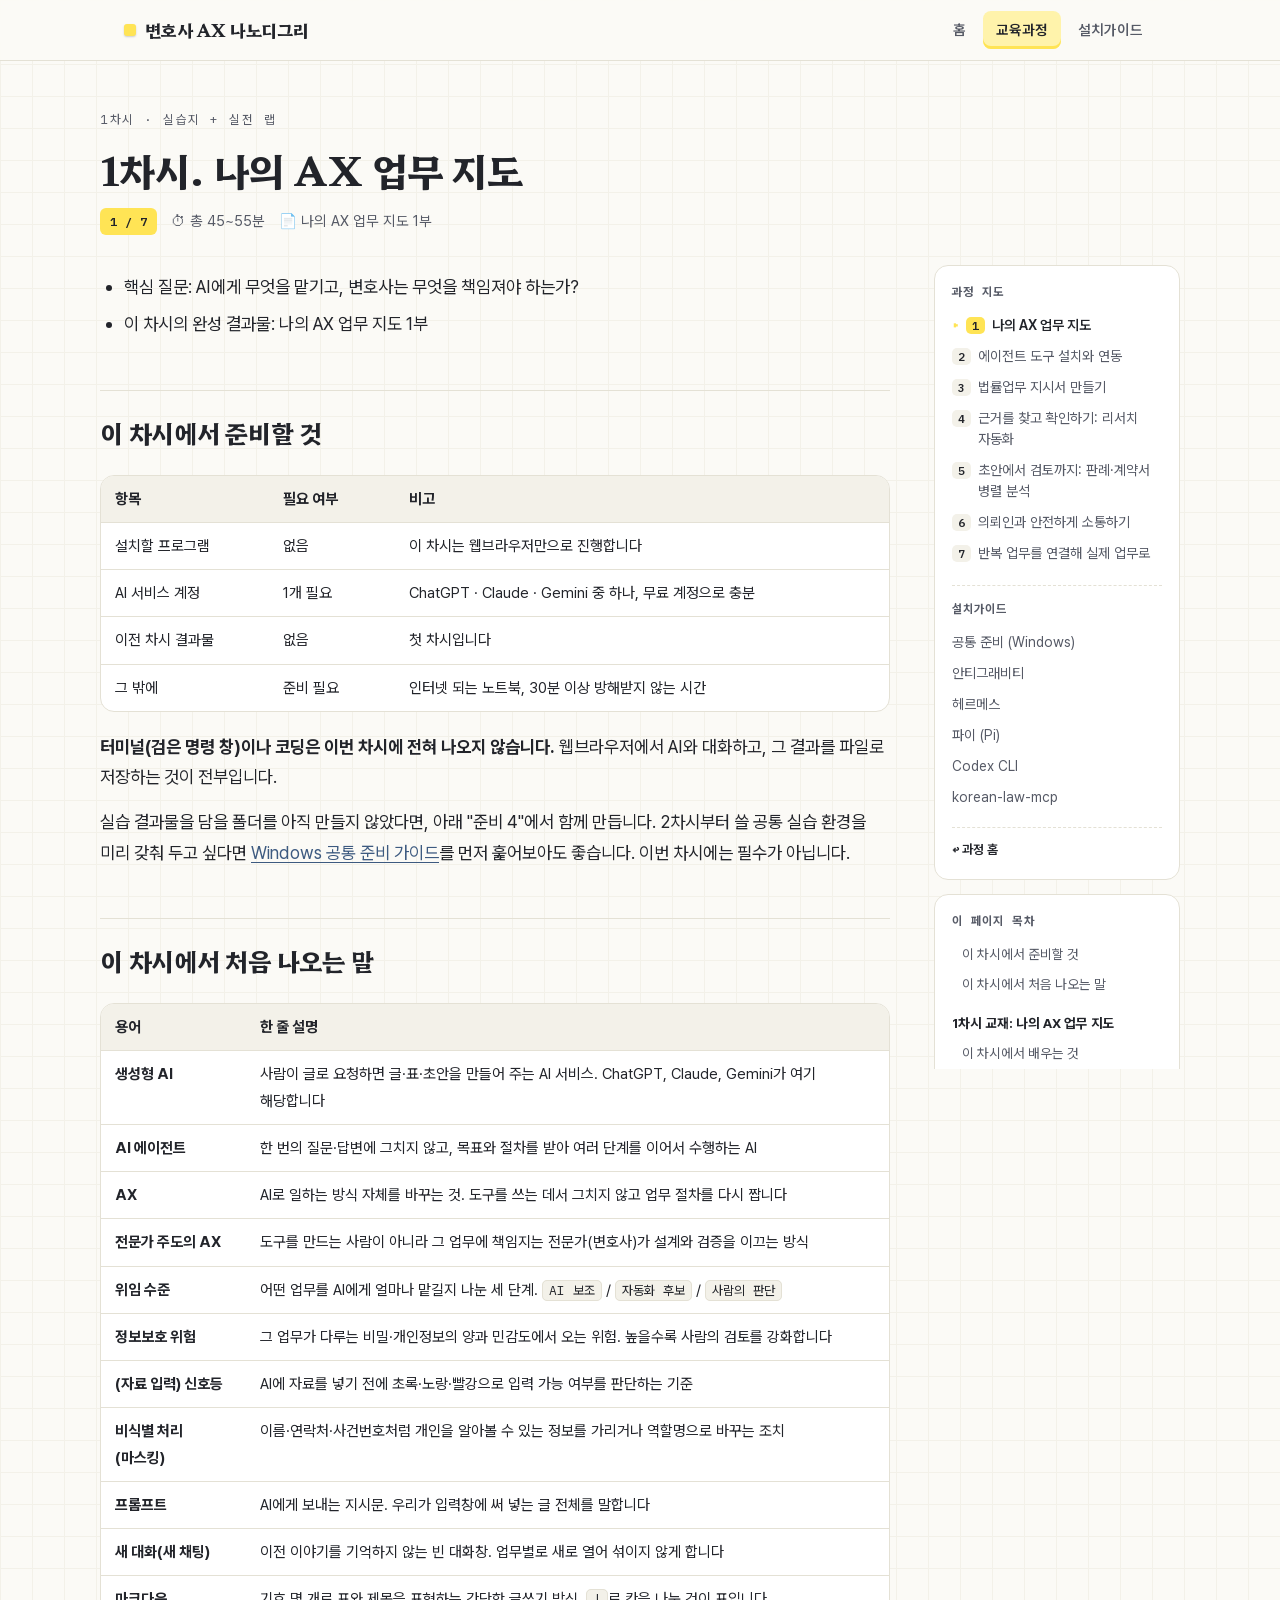
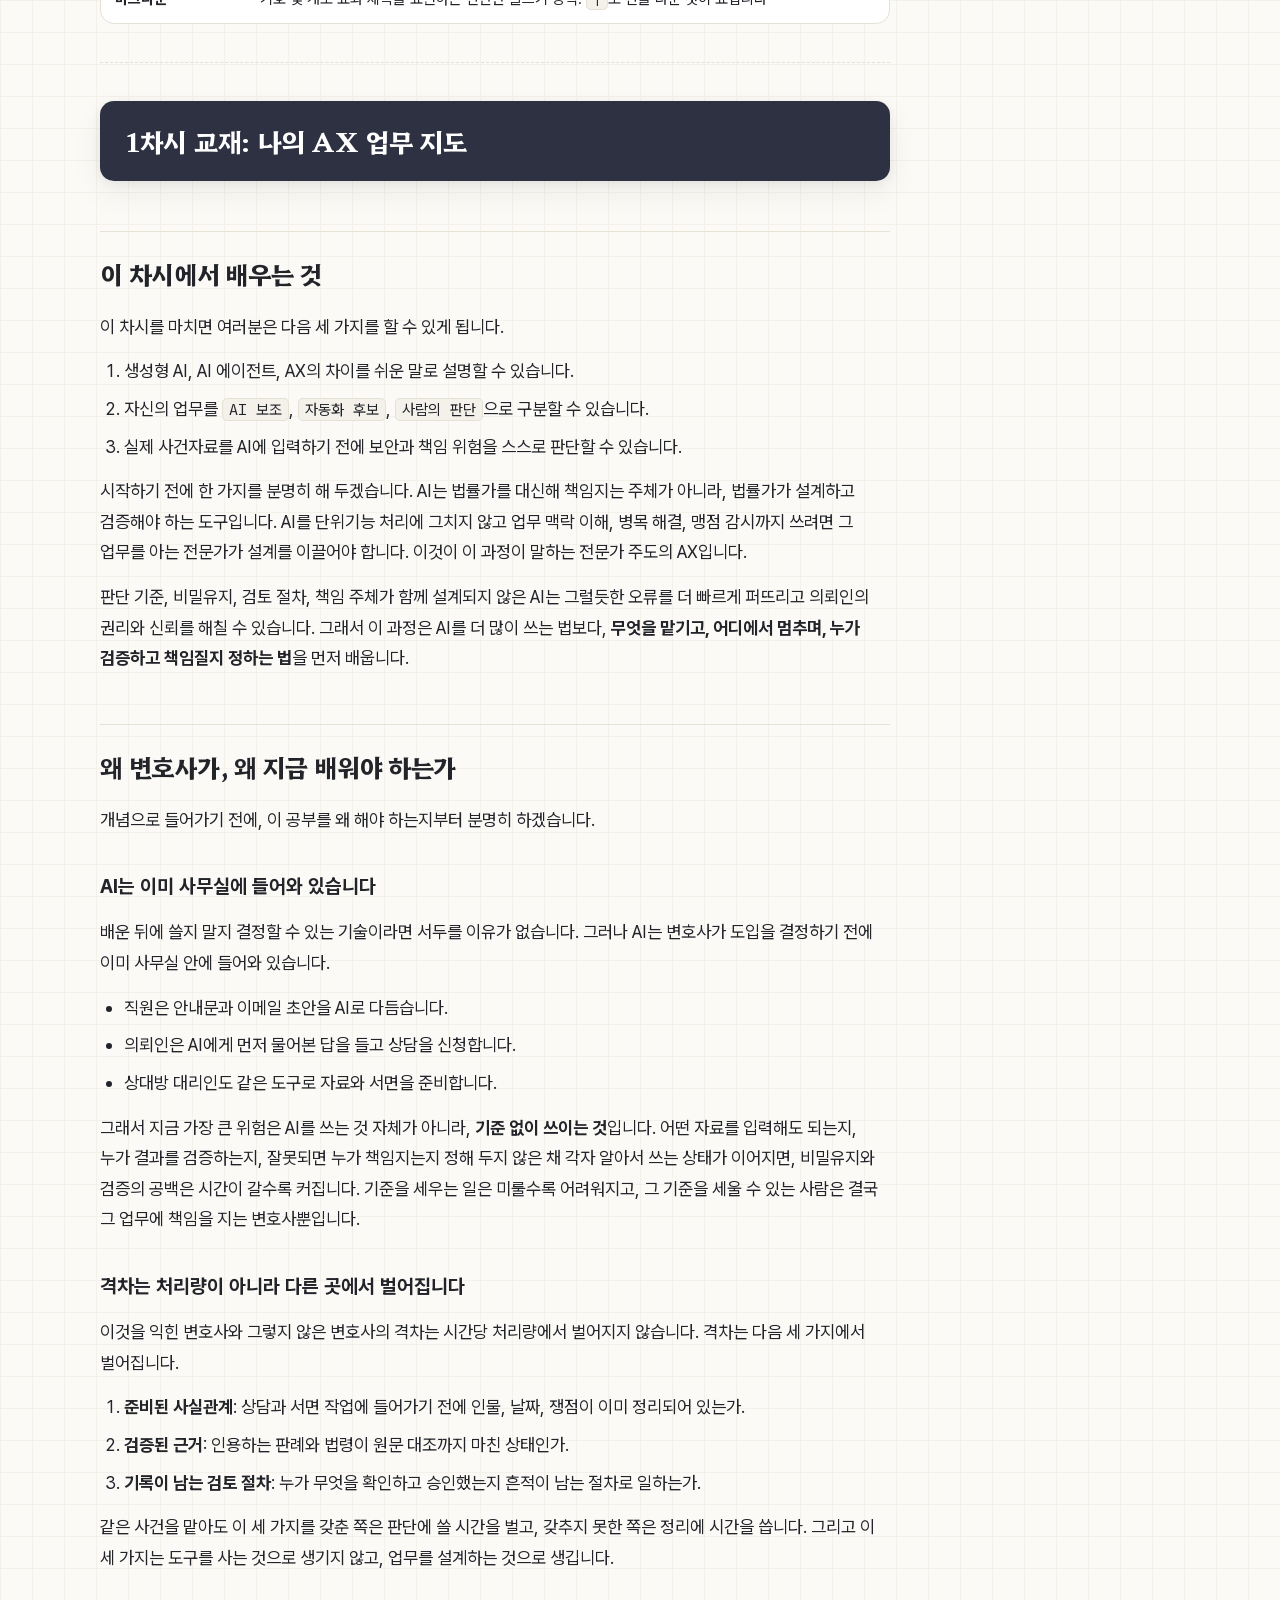
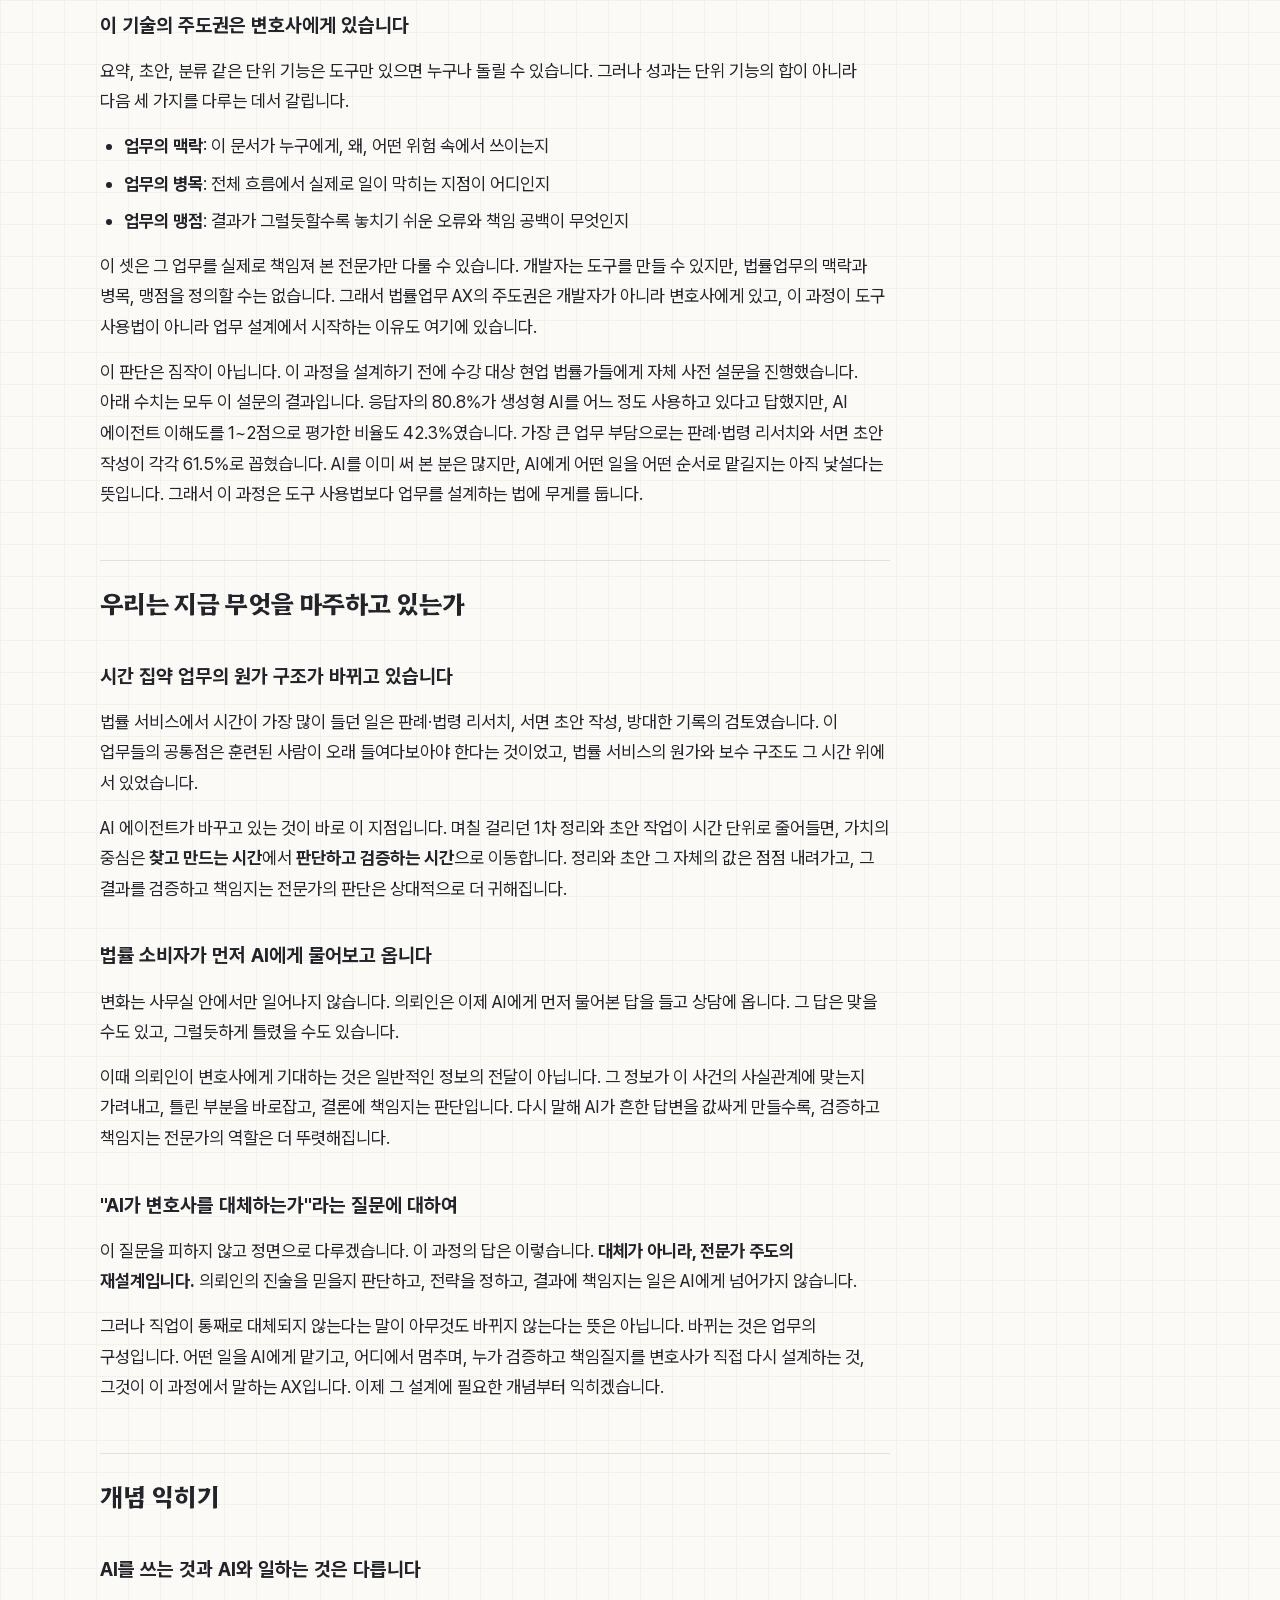
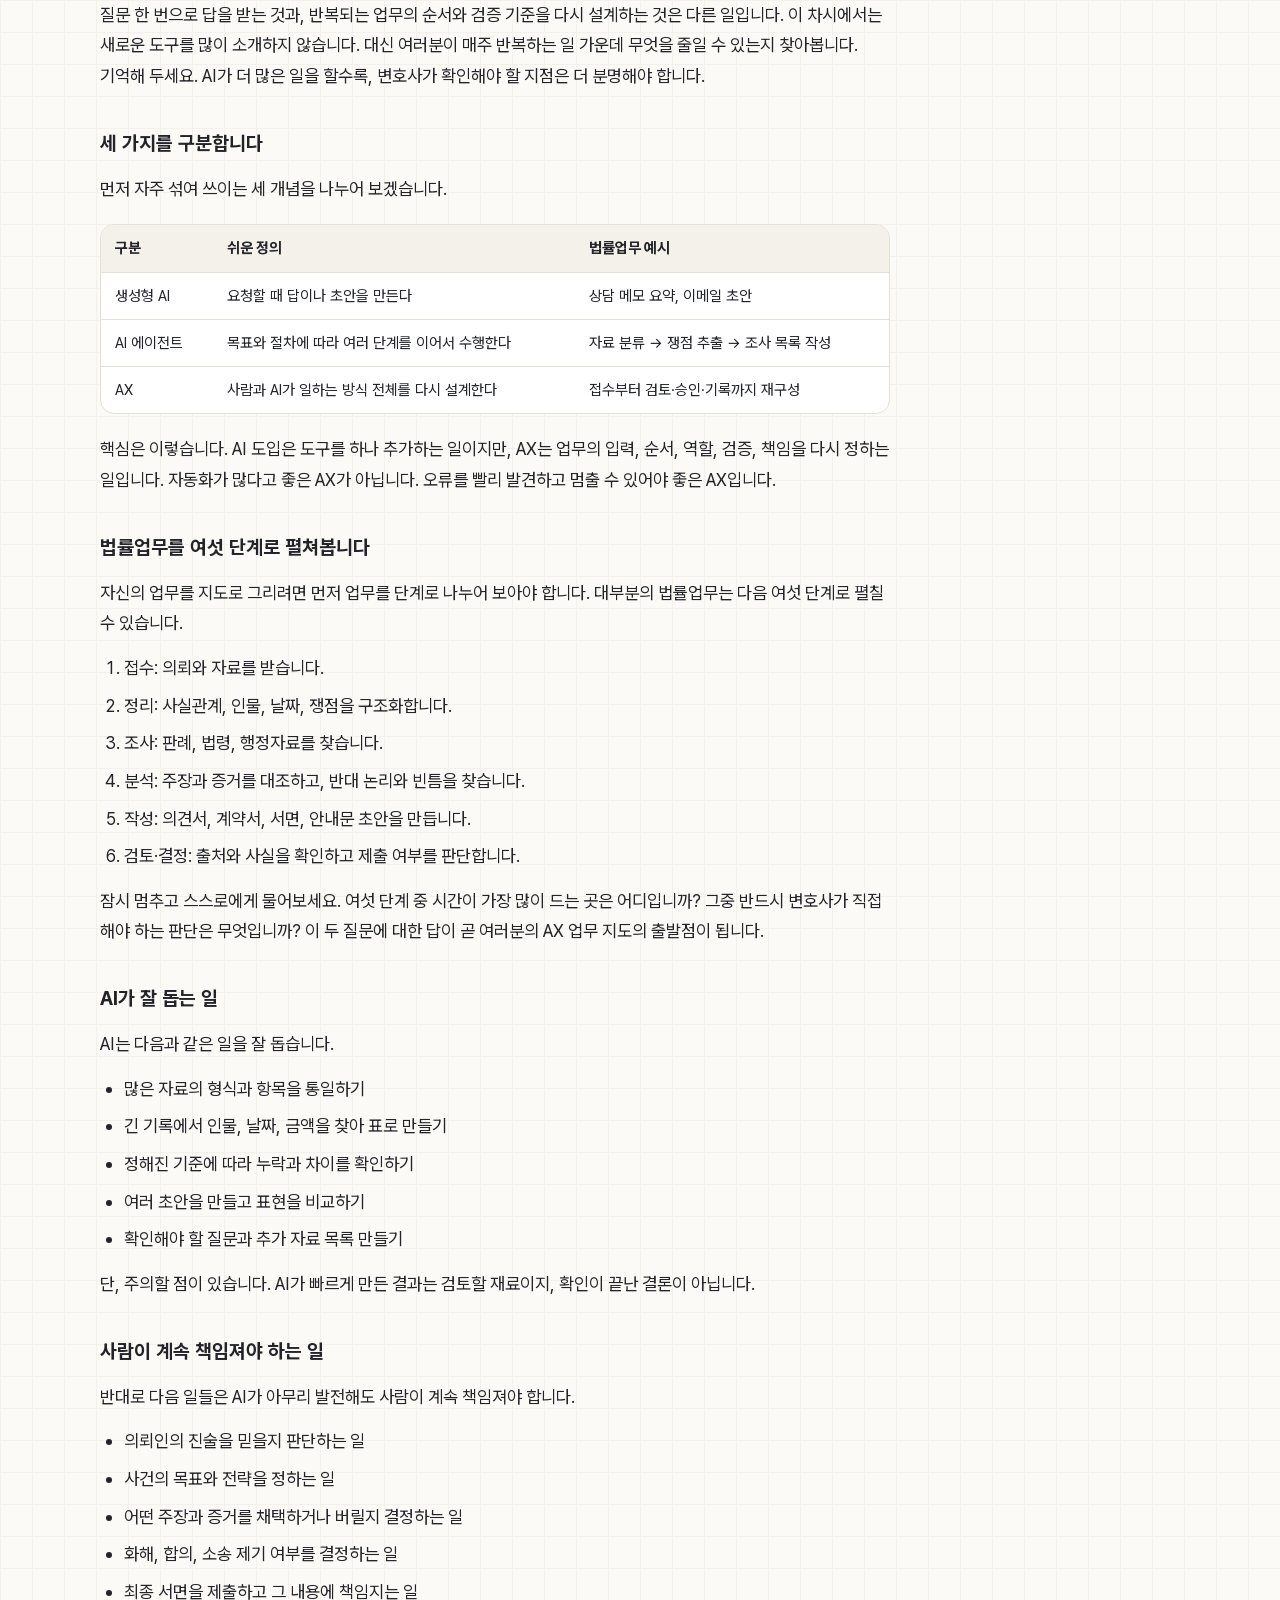
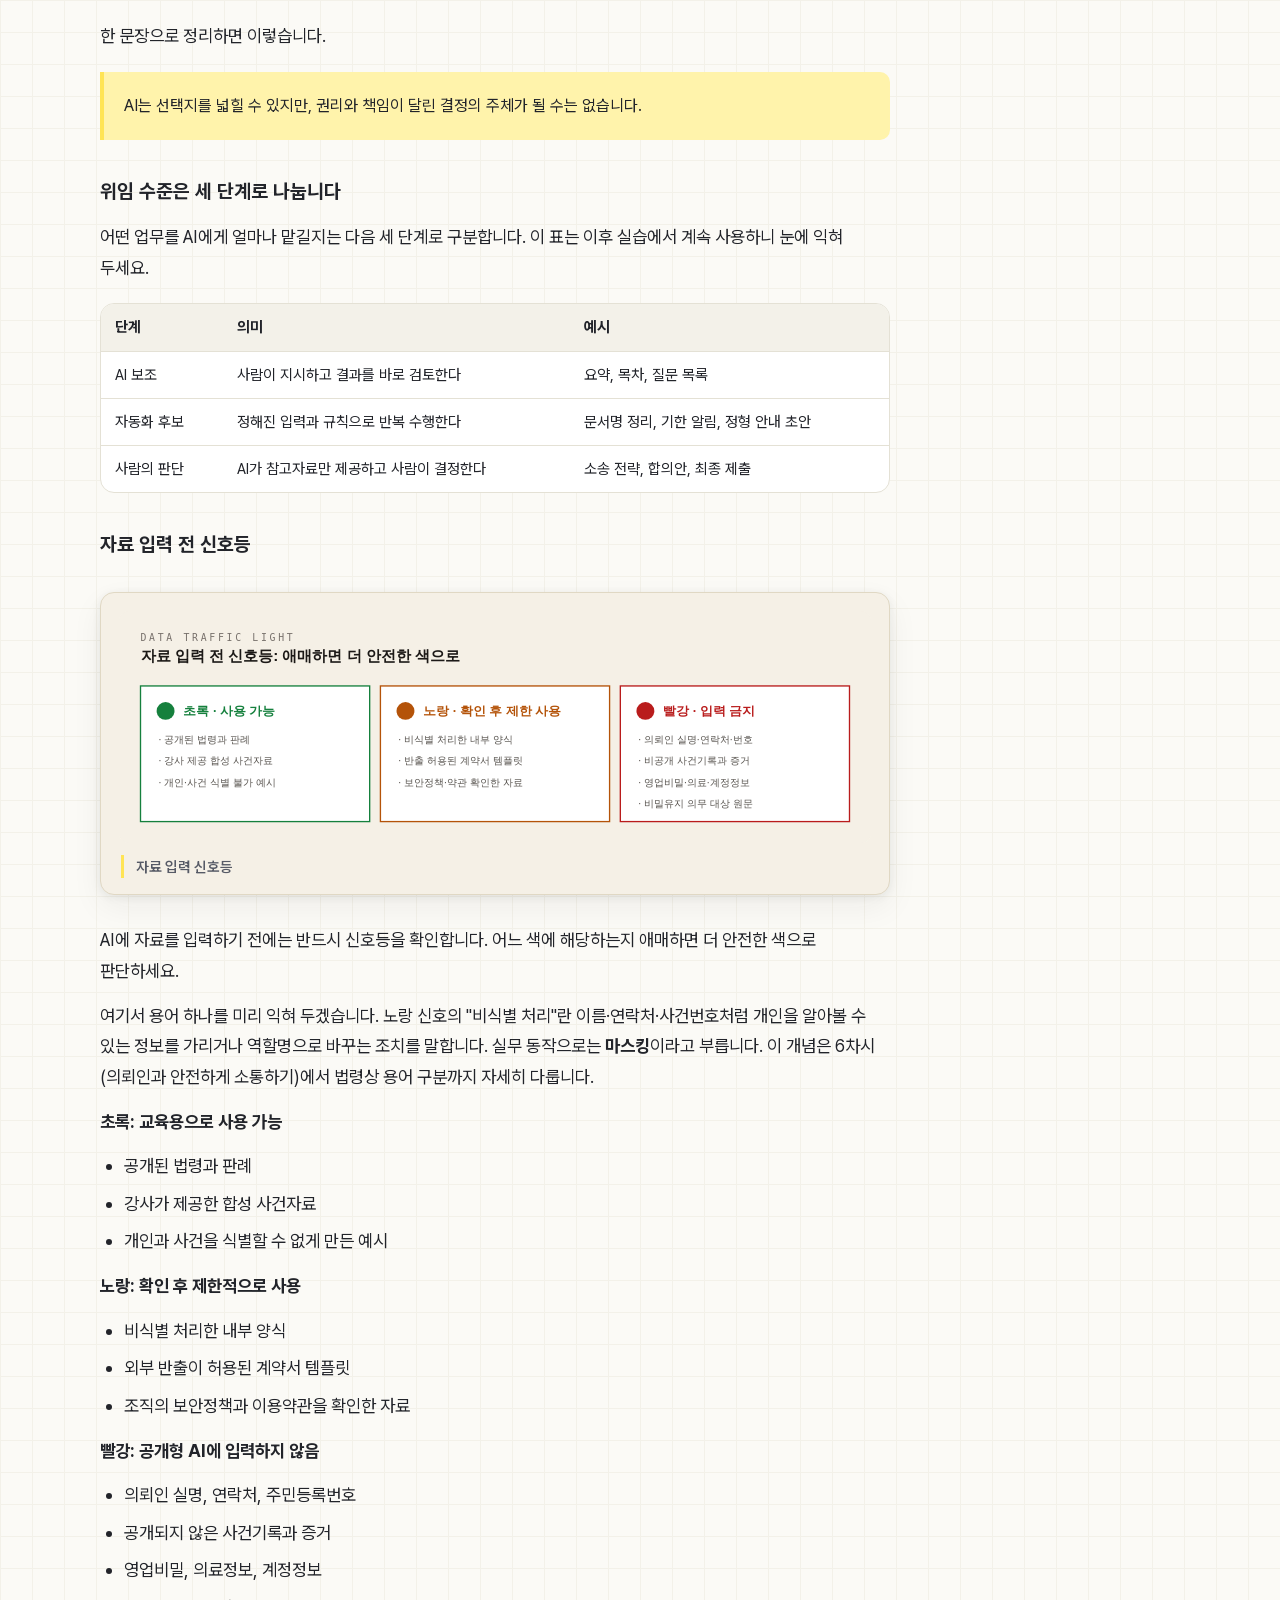
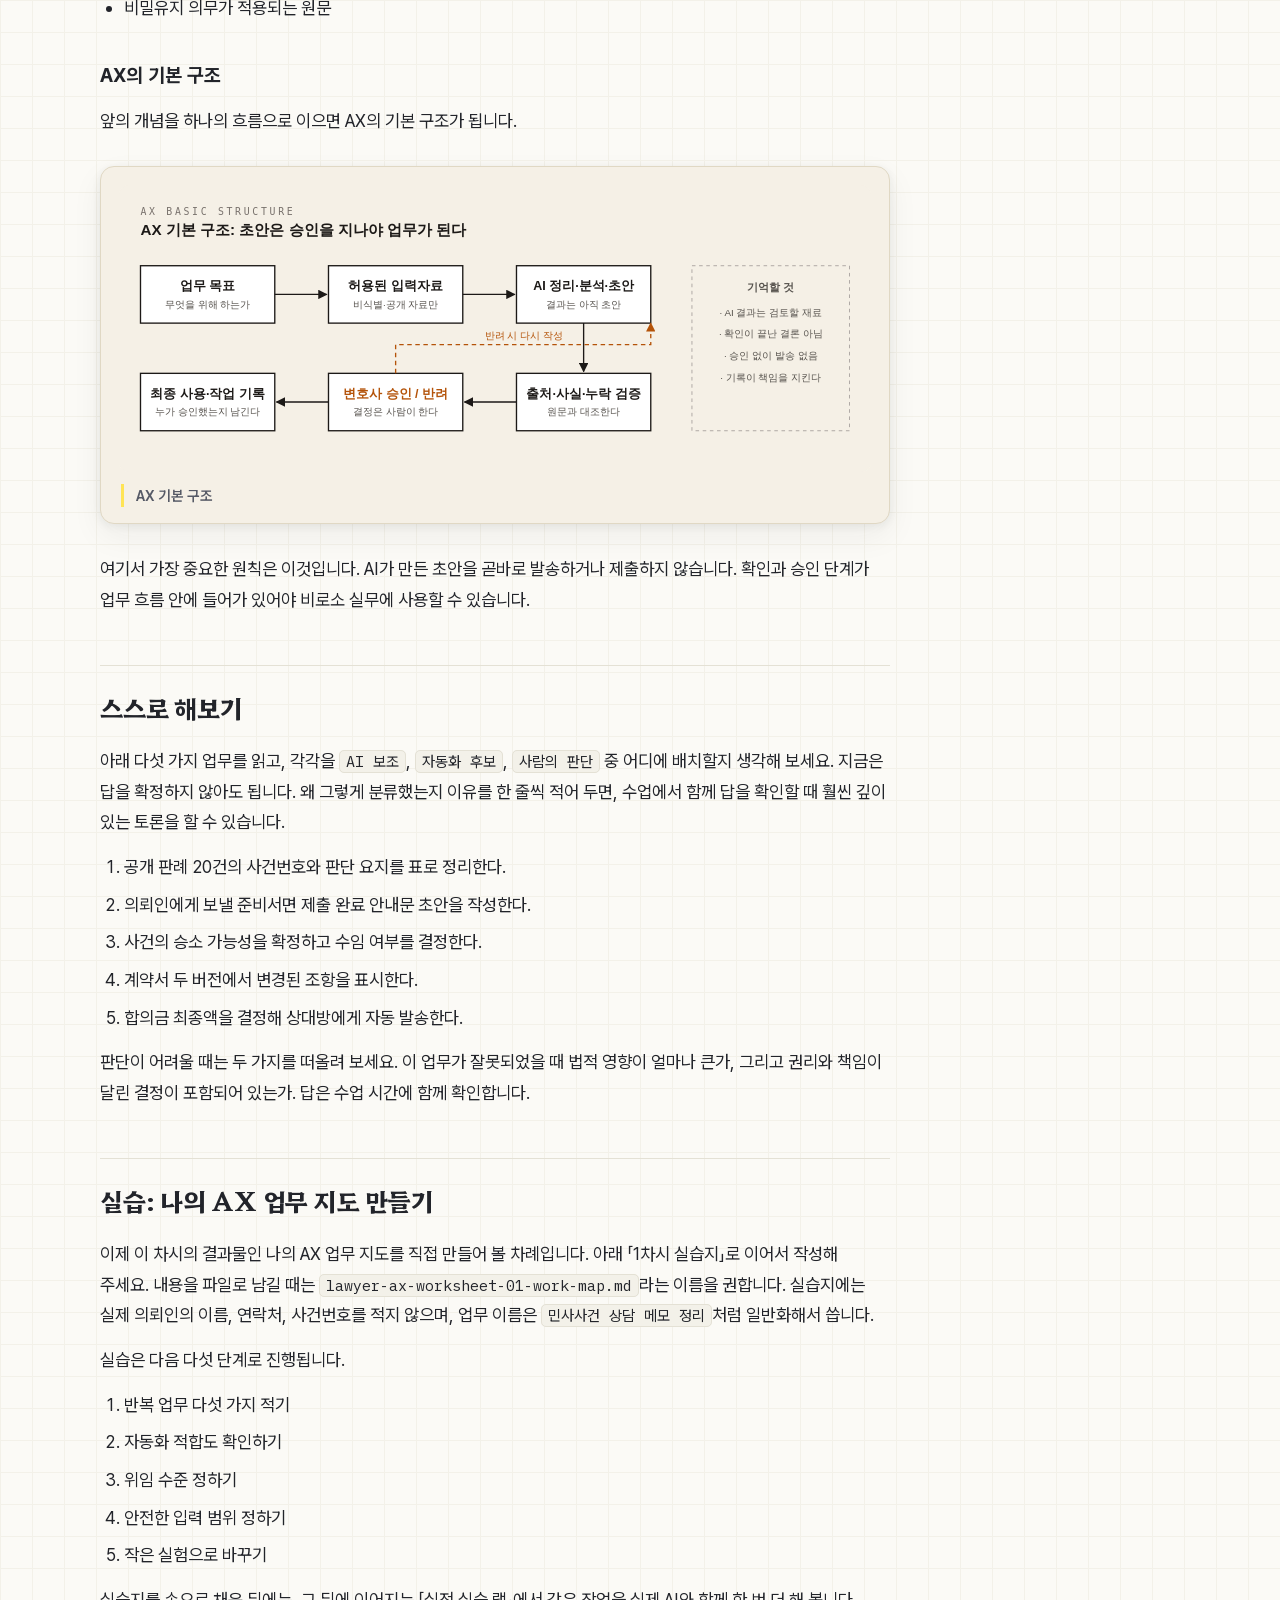
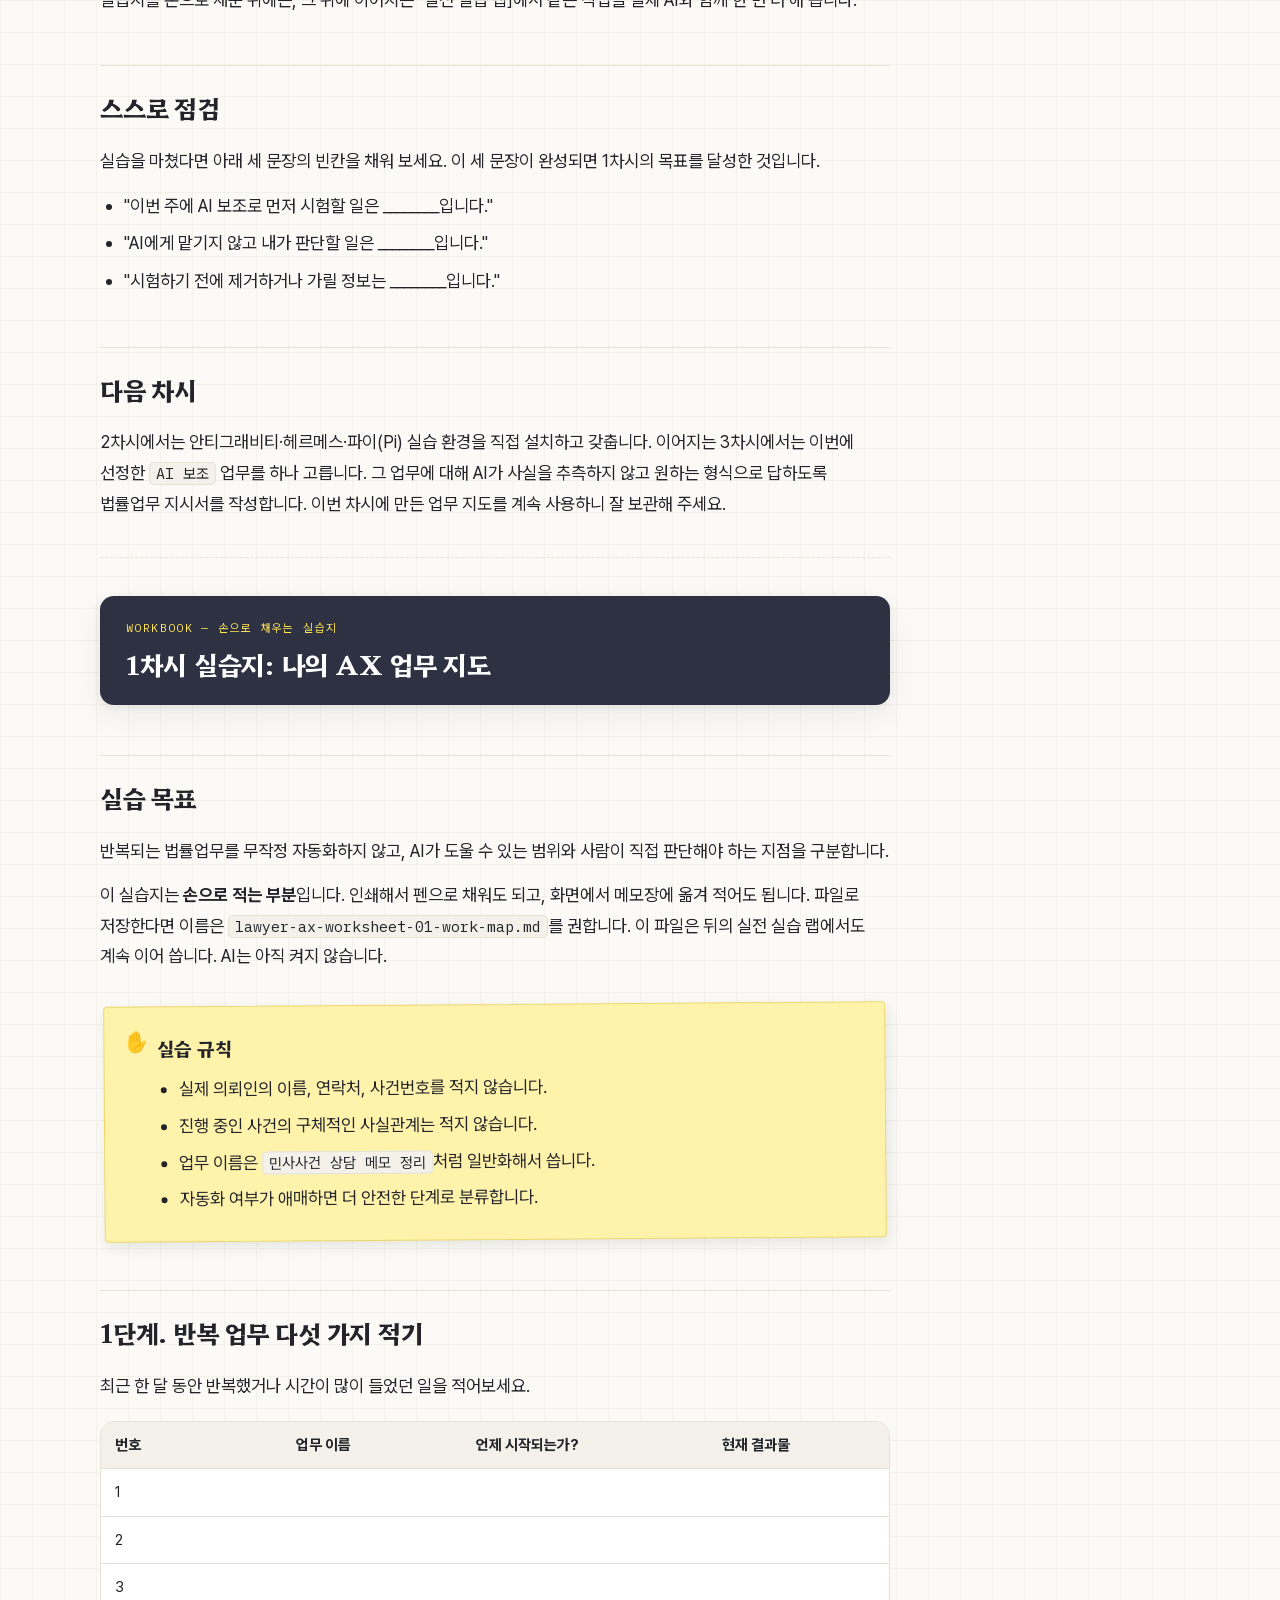
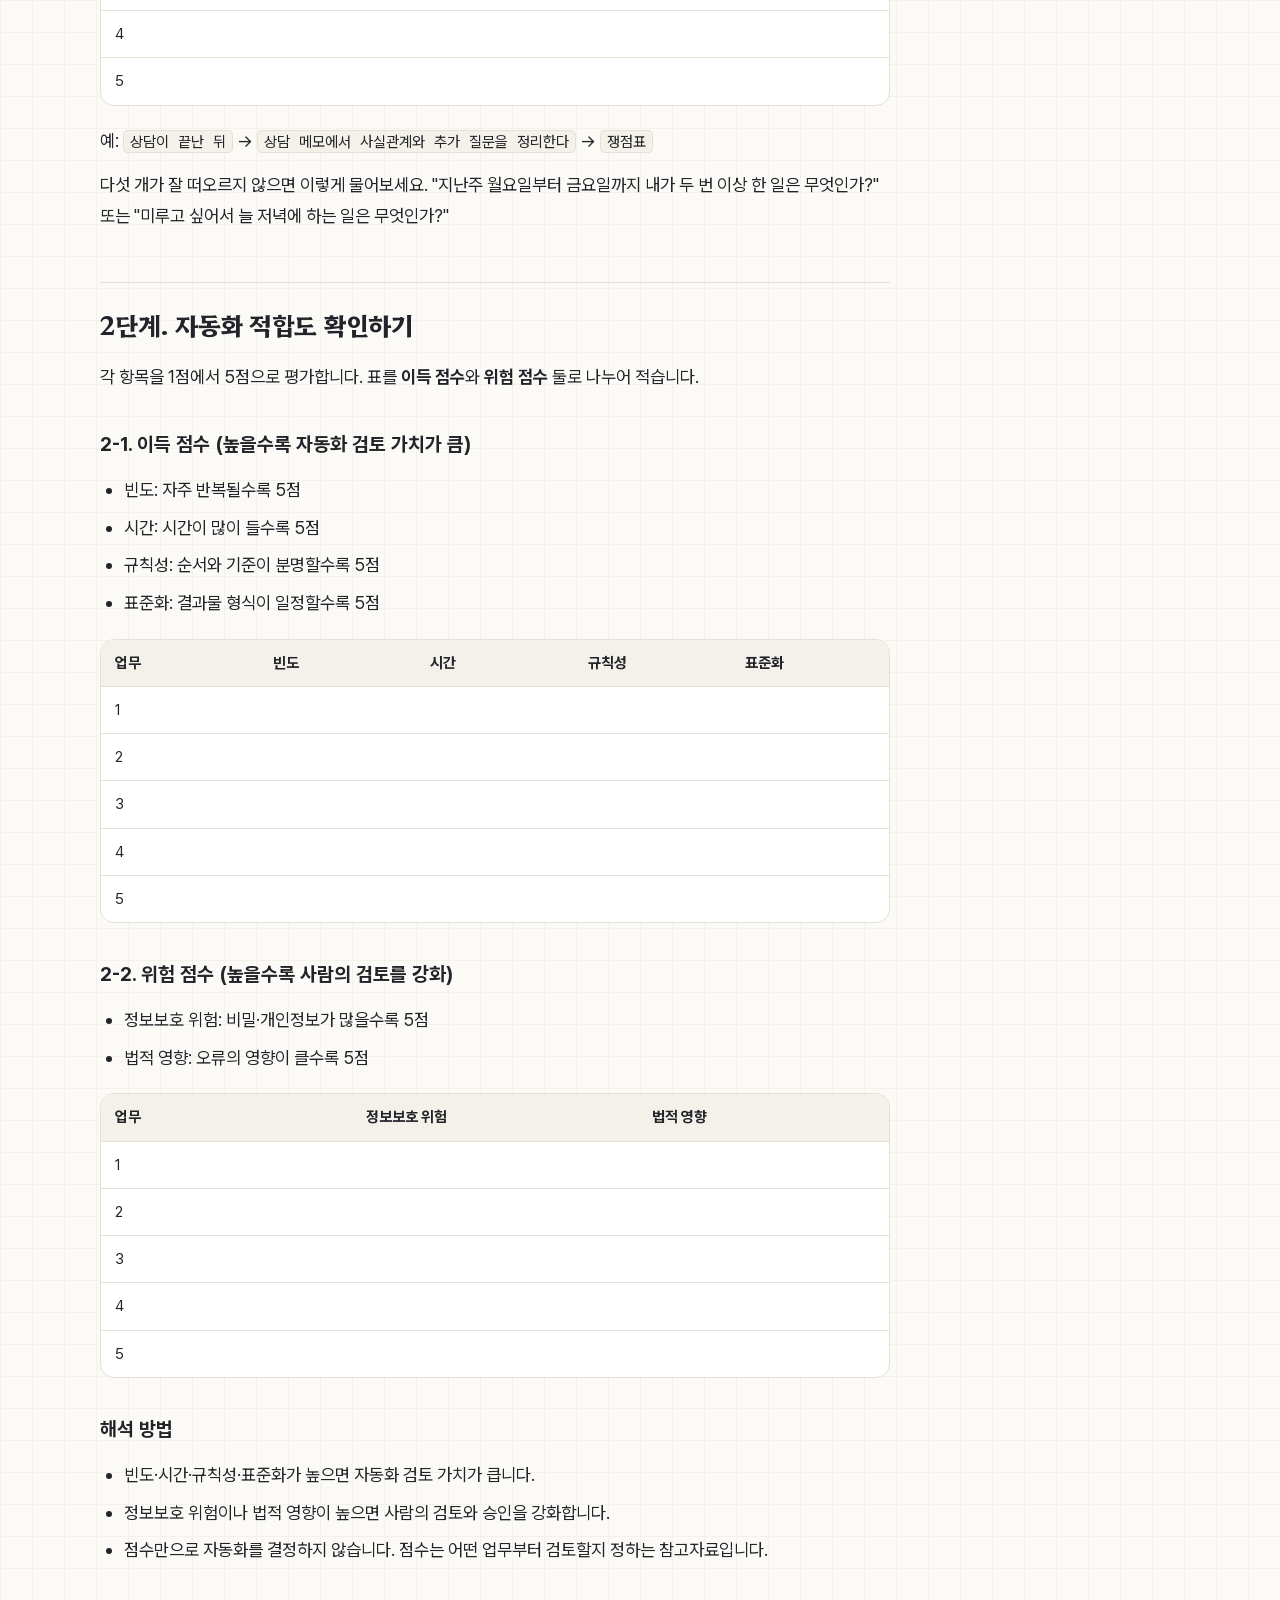
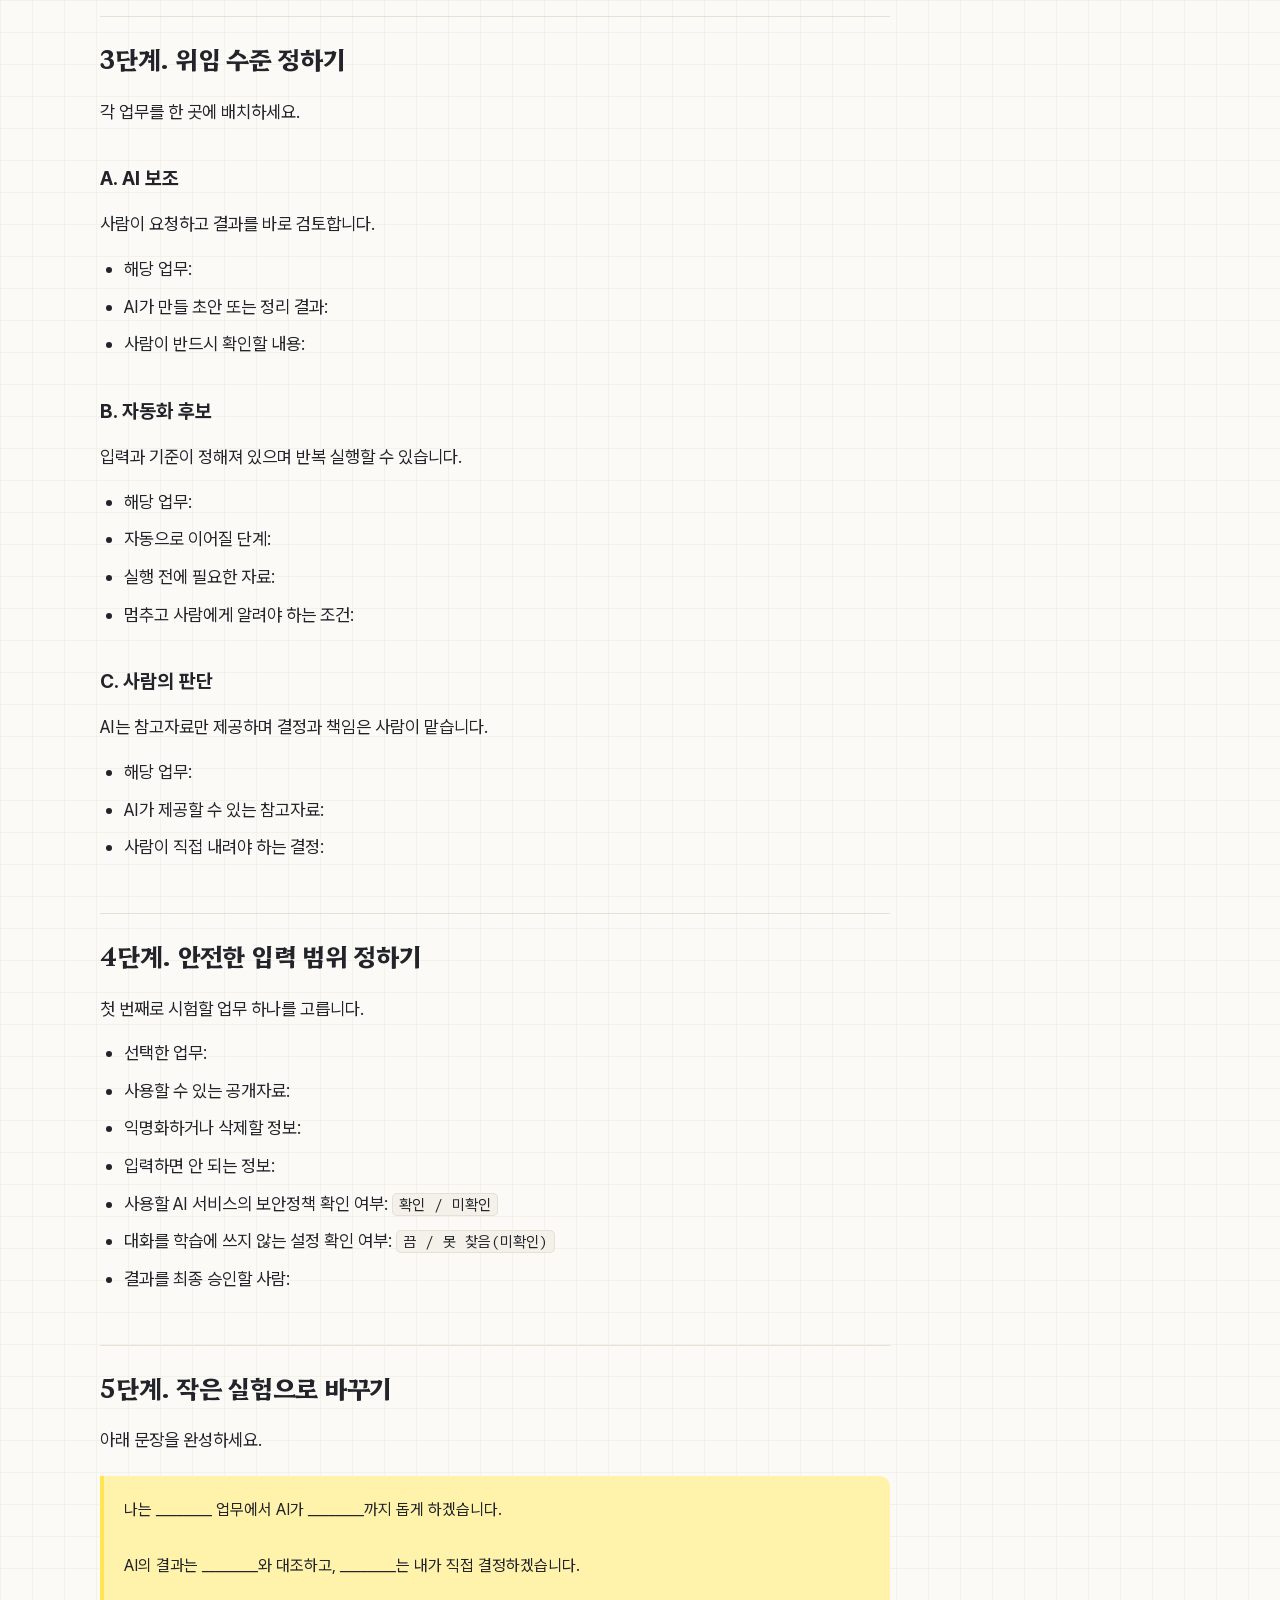
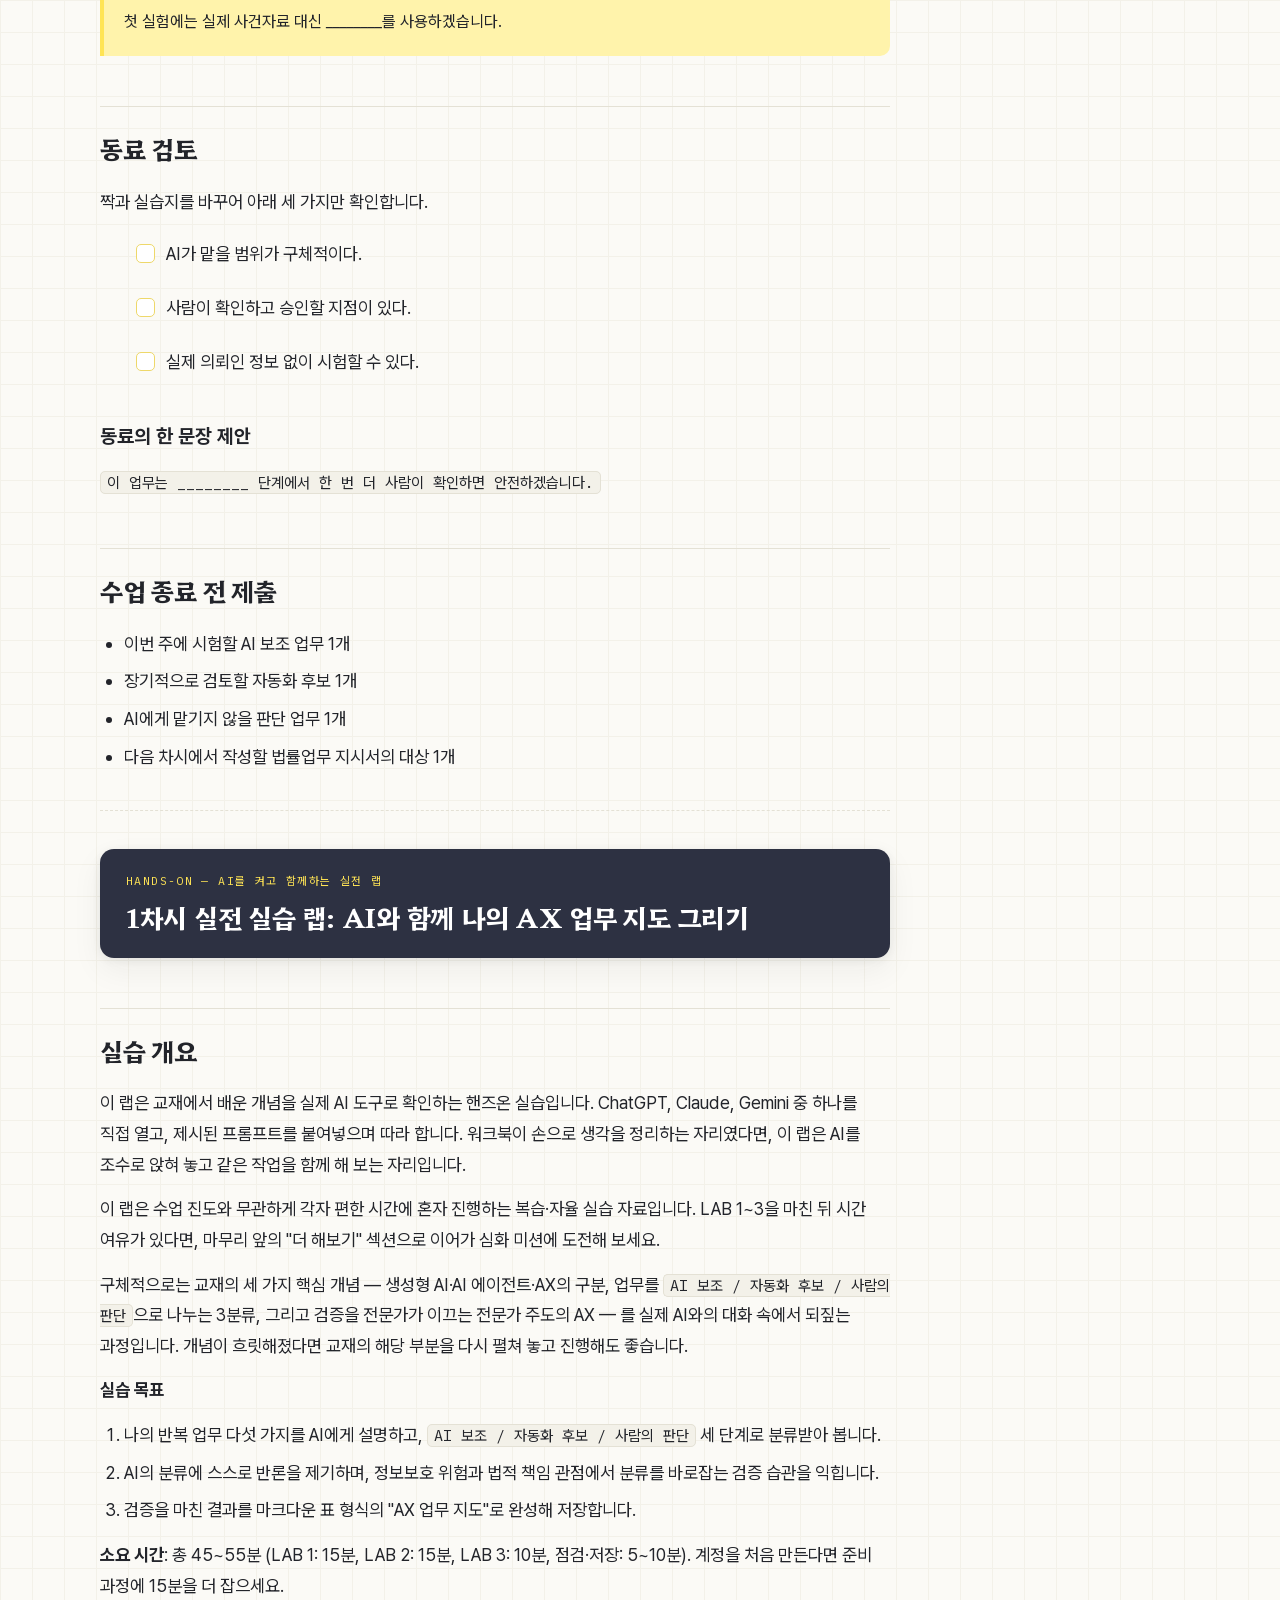
==== commit a7324223: "QA minor 28건 반영: 용어·표기 통일(미확인, 마스킹, 공개 판례번호), 선택 설치 경로 보완(Nous Portal 승인 방식, 시연 미참관 표기), OneDrive 경로" ====
--- a/chapters/ch1.html
+++ b/chapters/ch1.html
@@ -34,7 +34,7 @@
 <li>이 차시의 완성 결과물: 나의 AX 업무 지도 1부</li>
 </ul>
 <h2 id="이-차시에서-준비할-것">이 차시에서 준비할 것</h2>
-<div class="table-wrap"><table><thead><tr><th>항목</th><th>필요 여부</th><th>비고</th></tr></thead><tbody><tr><td>설치할 프로그램</td><td>없음</td><td>이 차시는 웹브라우저만으로 진행합니다</td></tr><tr><td>AI 서비스 계정</td><td>1개 필요</td><td>ChatGPT · Claude · Gemini 중 하나, 무료 계정으로 충분</td></tr><tr><td>이전 차시 결과물</td><td>없음</td><td>첫 차시입니다</td></tr><tr><td>그 밖에</td><td>인터넷 되는 노트북, 30분 이상 방해받지 않는 시간</td><td></td></tr></tbody></table></div>
+<div class="table-wrap"><table><thead><tr><th>항목</th><th>필요 여부</th><th>비고</th></tr></thead><tbody><tr><td>설치할 프로그램</td><td>없음</td><td>이 차시는 웹브라우저만으로 진행합니다</td></tr><tr><td>AI 서비스 계정</td><td>1개 필요</td><td>ChatGPT · Claude · Gemini 중 하나, 무료 계정으로 충분</td></tr><tr><td>이전 차시 결과물</td><td>없음</td><td>첫 차시입니다</td></tr><tr><td>그 밖에</td><td>준비 필요</td><td>인터넷 되는 노트북, 30분 이상 방해받지 않는 시간</td></tr></tbody></table></div>
 <p><strong>터미널(검은 명령 창)이나 코딩은 이번 차시에 전혀 나오지 않습니다.</strong> 웹브라우저에서 AI와 대화하고, 그 결과를 파일로 저장하는 것이 전부입니다.</p>
 <p>실습 결과물을 담을 폴더를 아직 만들지 않았다면, 아래 &quot;준비 4&quot;에서 함께 만듭니다. 2차시부터 쓸 공통 실습 환경을 미리 갖춰 두고 싶다면 <a href="../install/setup-windows.html">Windows 공통 준비 가이드</a>를 먼저 훑어보아도 좋습니다. 이번 차시에는 필수가 아닙니다.</p>
 <h2 id="이-차시에서-처음-나오는-말">이 차시에서 처음 나오는 말</h2>
@@ -256,6 +256,7 @@
 <li>익명화하거나 삭제할 정보:</li>
 <li>입력하면 안 되는 정보:</li>
 <li>사용할 AI 서비스의 보안정책 확인 여부: <code>확인 / 미확인</code></li>
+<li>대화를 학습에 쓰지 않는 설정 확인 여부: <code>끔 / 못 찾음(미확인)</code></li>
 <li>결과를 최종 승인할 사람:</li>
 </ul>
 <h2 id="5단계-작은-실험으로-바꾸기">5단계. 작은 실험으로 바꾸기</h2>
@@ -377,7 +378,7 @@
 <li>폴더 이름을 <code>AX실습</code>이라고 입력하고 <code>Enter</code>를 누릅니다. 전체 경로는 <code>C:\Users\사용자이름\Desktop\AX실습</code>이 됩니다.</li>
 <li>만든 <code>AX실습</code> 폴더를 더블클릭해 엽니다.</li>
 <li>폴더 안 빈 곳에서 오른쪽 버튼 → <code>새로 만들기</code> → <code>텍스트 문서</code>를 클릭합니다.</li>
-<li>실습지를 이미 <code>lawyer-ax-worksheet-01-work-map</code> 파일로 저장해 두었다면 새로 만들지 말고 그 파일을 열어 아래에 이어 붙이세요. 아직 없다면 아래처럼 새로 만듭니다. 파일 이름을 <code>lawyer-ax-worksheet-01-work-map.txt</code>로 바꾸고 <code>Enter</code>를 누릅니다. 이 과정의 실습 결과물은 모두 <code>lawyer-ax-worksheet-0N-내용</code> 형식으로 이름을 맞춥니다. 앞자리가 차시 번호여서 파일이 쌓여도 폴더에서 순서대로 정렬됩니다.</li>
+<li>실습지를 이미 <code>lawyer-ax-worksheet-01-work-map</code> 파일로 저장해 두었다면 새로 만들지 말고 그 파일을 열어 아래에 이어 붙이세요. 아직 없다면 아래처럼 새로 만듭니다. 파일 이름을 <code>lawyer-ax-worksheet-01-work-map.txt</code>로 바꾸고 <code>Enter</code>를 누릅니다. 이 과정의 실습 결과물은 모두 <code>lawyer-ax-worksheet-0N-내용</code> 형식으로 이름을 맞춥니다. 앞자리가 차시 번호여서 파일이 쌓여도 폴더에서 순서대로 정렬됩니다. 확장자는 지금 <code>.txt</code>로 두어도 됩니다. 마무리에서 <code>.md</code>로 바꾸는 방법을 안내합니다.</li>
 <li>그 파일을 더블클릭하면 <strong>메모장</strong>이 열립니다. 이 창을 닫지 말고 옆에 켜 둡니다.</li>
 </ol>
 <p>(macOS: Finder에서 <code>Command + Shift + N</code>으로 폴더 생성, 텍스트 편집기로 파일 생성)</p>
@@ -392,7 +393,7 @@
 <ul class="task-list">
 <li class="task-item"><span class="task-box" aria-hidden="true"></span><span class="task-text">ChatGPT, Claude, Gemini 중 하나에 로그인했다. (준비 1)</span></li>
 <li class="task-item"><span class="task-box" aria-hidden="true"></span><span class="task-text">새 대화(새 채팅)를 열었다. 다른 업무 대화와 섞이지 않게 합니다. (준비 2)</span></li>
-<li class="task-item"><span class="task-box" aria-hidden="true"></span><span class="task-text">대화 내용을 학습에 쓰지 않는 설정을 확인했다. 가명·가상 자료를 쓰더라도 이 확인은 생략하지 않습니다. 찾지 못했다면 &quot;확인 필요&quot;로 남겨 두고 진행합니다. (준비 3)</span></li>
+<li class="task-item"><span class="task-box" aria-hidden="true"></span><span class="task-text">대화 내용을 학습에 쓰지 않는 설정을 확인했다. 가명·가상 자료를 쓰더라도 이 확인은 생략하지 않습니다. 찾지 못했다면 <code>미확인</code>으로 남겨 두고 진행합니다. (준비 3)</span></li>
 <li class="task-item"><span class="task-box" aria-hidden="true"></span><span class="task-text">실습지에서 반복 업무 다섯 가지를 옮겨 적을 준비를 했다. 아직 없다면 지금 5분 안에 떠오르는 대로 적습니다.</span></li>
 <li class="task-item"><span class="task-box" aria-hidden="true"></span><span class="task-text">결과물을 붙여넣어 저장할 문서 파일을 하나 열어 두었다. (준비 4)</span></li>
 </ul>
@@ -450,7 +451,7 @@
 자동화 후보로 분류하셨습니다. 저는 변호사로서 이 분류에
 반론을 제기합니다.
 
-1. 이 업무를 자동화하면 어떤 기밀 정보가 시스템에 입력되어야
+1. 이 업무를 자동화하면 어떤 비밀·개인정보가 시스템에 입력되어야
    하는지 목록으로 보여 주세요.
 2. AI가 만든 안내문이 검토 없이 의뢰인에게 자동 발송되었을 때
    생길 수 있는 최악의 상황을 두 가지 들어 주세요.
@@ -512,7 +513,7 @@
 <p>오늘 만든 지도의 업무 5개를 15개로 늘려 보세요. 반복 업무뿐 아니라 한 달에 한 번쯤 하는 업무, 하기 싫어서 미루는 업무까지 포함하면 목록이 빨리 채워집니다. 15개를 모두 세 단계로 분류한 뒤, &quot;빈도로 보면 자동화 후보인데 정보보호 위험으로 보면 사람의 판단&quot;처럼 두 기준이 서로 다른 답을 가리키는 업무를 최소 2개 찾아내세요. 그 충돌을 AI에게 제시하고, 어느 기준이 우선해야 하는지 근거를 요구한 다음, 최종 판단은 여러분이 내려 지도에 반영합니다.</p>
 <p>✅ 스스로 점검: 15개 업무 지도에서 기준 충돌 업무 2개 이상을 찾았고, 각 충돌에 대해 &quot;어떤 기준을 왜 우선했는지&quot;를 한 문장으로 적을 수 있으면 성공입니다.</p>
 <h3 id="미션-2-동료의-업무를-가정만으로-분류하고-위험한-가정-가려내기">미션 2. 동료의 업무를 가정만으로 분류하고, 위험한 가정 가려내기</h3>
-<p>주변 동료 변호사(또는 사무직원)의 업무 하나를 골라, 그 사람에게 묻지 않고 여러분의 가정만으로 세 단계 중 하나로 분류해 보세요. 그다음 AI에게 그 분류를 제시하고, &quot;이 분류가 어떤 가정 위에 서 있는지 모두 나열해 보라&quot;고 요구합니다. 나온 가정 목록에서 틀렸을 때 기밀 유출이나 법적 책임으로 이어질 수 있는 위험한 가정과, 틀려도 효율만 조금 떨어지는 무해한 가정을 구분해 AI와 논증해 보세요. 남의 업무를 겉모습만 보고 분류하는 일이 왜 위험한지, 그리고 실제 AX 설계에서 당사자 확인이 왜 필수인지 체감하는 것이 이 미션의 목적입니다.</p>
+<p>주변 동료 변호사(또는 사무직원)의 업무 하나를 골라, 그 사람에게 묻지 않고 여러분의 가정만으로 세 단계 중 하나로 분류해 보세요. 그다음 AI에게 그 분류를 제시하고, &quot;이 분류가 어떤 가정 위에 서 있는지 모두 나열해 보라&quot;고 요구합니다. 나온 가정 목록에서 틀렸을 때 비밀 유출이나 법적 책임으로 이어질 수 있는 위험한 가정과, 틀려도 효율만 조금 떨어지는 무해한 가정을 구분해 AI와 논증해 보세요. 남의 업무를 겉모습만 보고 분류하는 일이 왜 위험한지, 그리고 실제 AX 설계에서 당사자 확인이 왜 필수인지 체감하는 것이 이 미션의 목적입니다.</p>
 <p>✅ 스스로 점검: 분류의 근거가 된 가정을 3개 이상 적어 내고, 그중 &quot;틀리면 위험한 가정&quot; 1개 이상을 이유와 함께 지목할 수 있으면 성공입니다.</p>
 <h3 id="미션-3-1년-뒤-재분류-시나리오--이동-조건-목록-만들기">미션 3. 1년 뒤 재분류 시나리오 — 이동 조건 목록 만들기</h3>
 <p>오늘 <code>사람의 판단</code>으로 분류한 업무 하나를 골라, &quot;1년 뒤 어떤 조건이 바뀌면 이 업무가 <code>자동화 후보</code>로 이동할 수 있는가&quot;를 AI와 함께 따져 보세요. 도구의 정확도 향상, 소속 사무소의 검증 절차 정비, 비공개 자료를 안전하게 다루는 환경 도입 등 조건은 여러 층위에서 나올 수 있습니다. 반대로 어떤 조건이 충족되지 않는 한 절대 이동할 수 없는지, 즉 움직이지 않는 최후의 선도 함께 정리하세요. 좋은 AX는 한 번 그린 지도가 아니라 조건이 바뀔 때마다 다시 그리는 지도라는 점을 확인하는 미션입니다.</p>
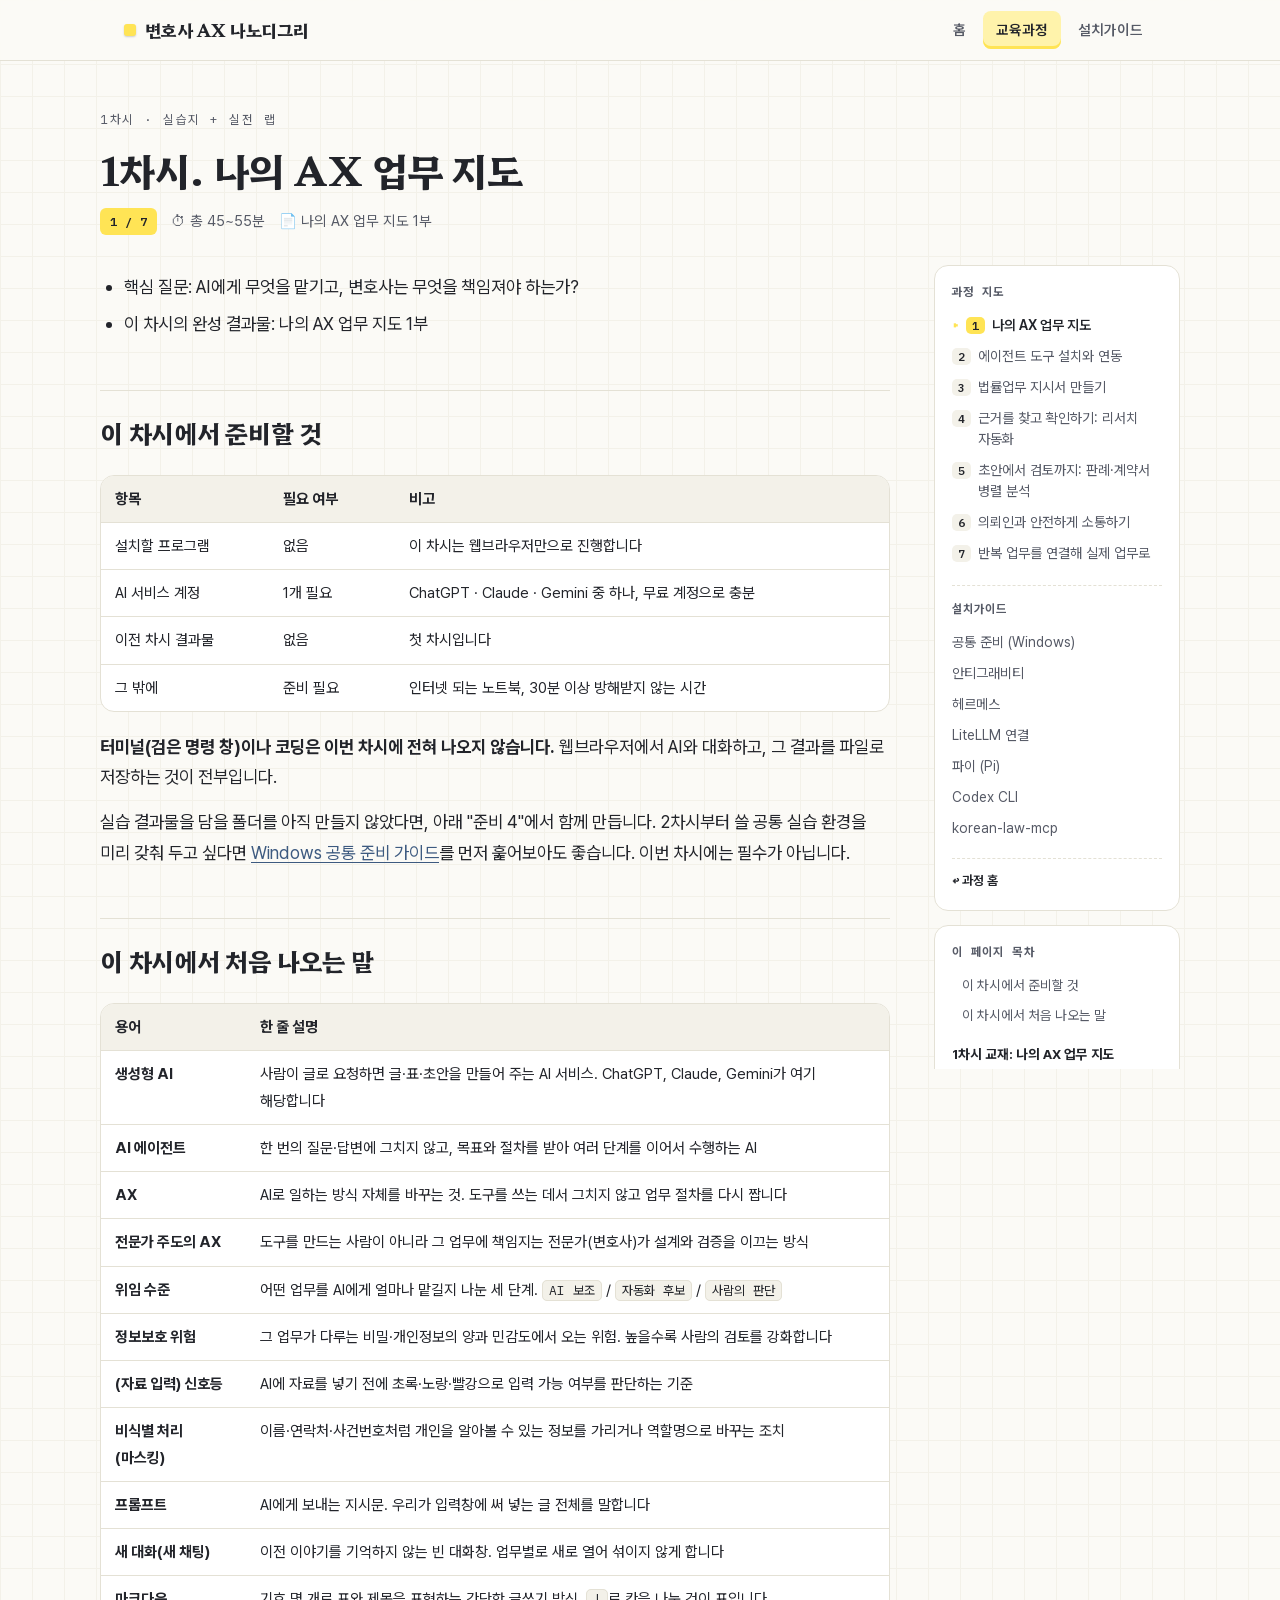
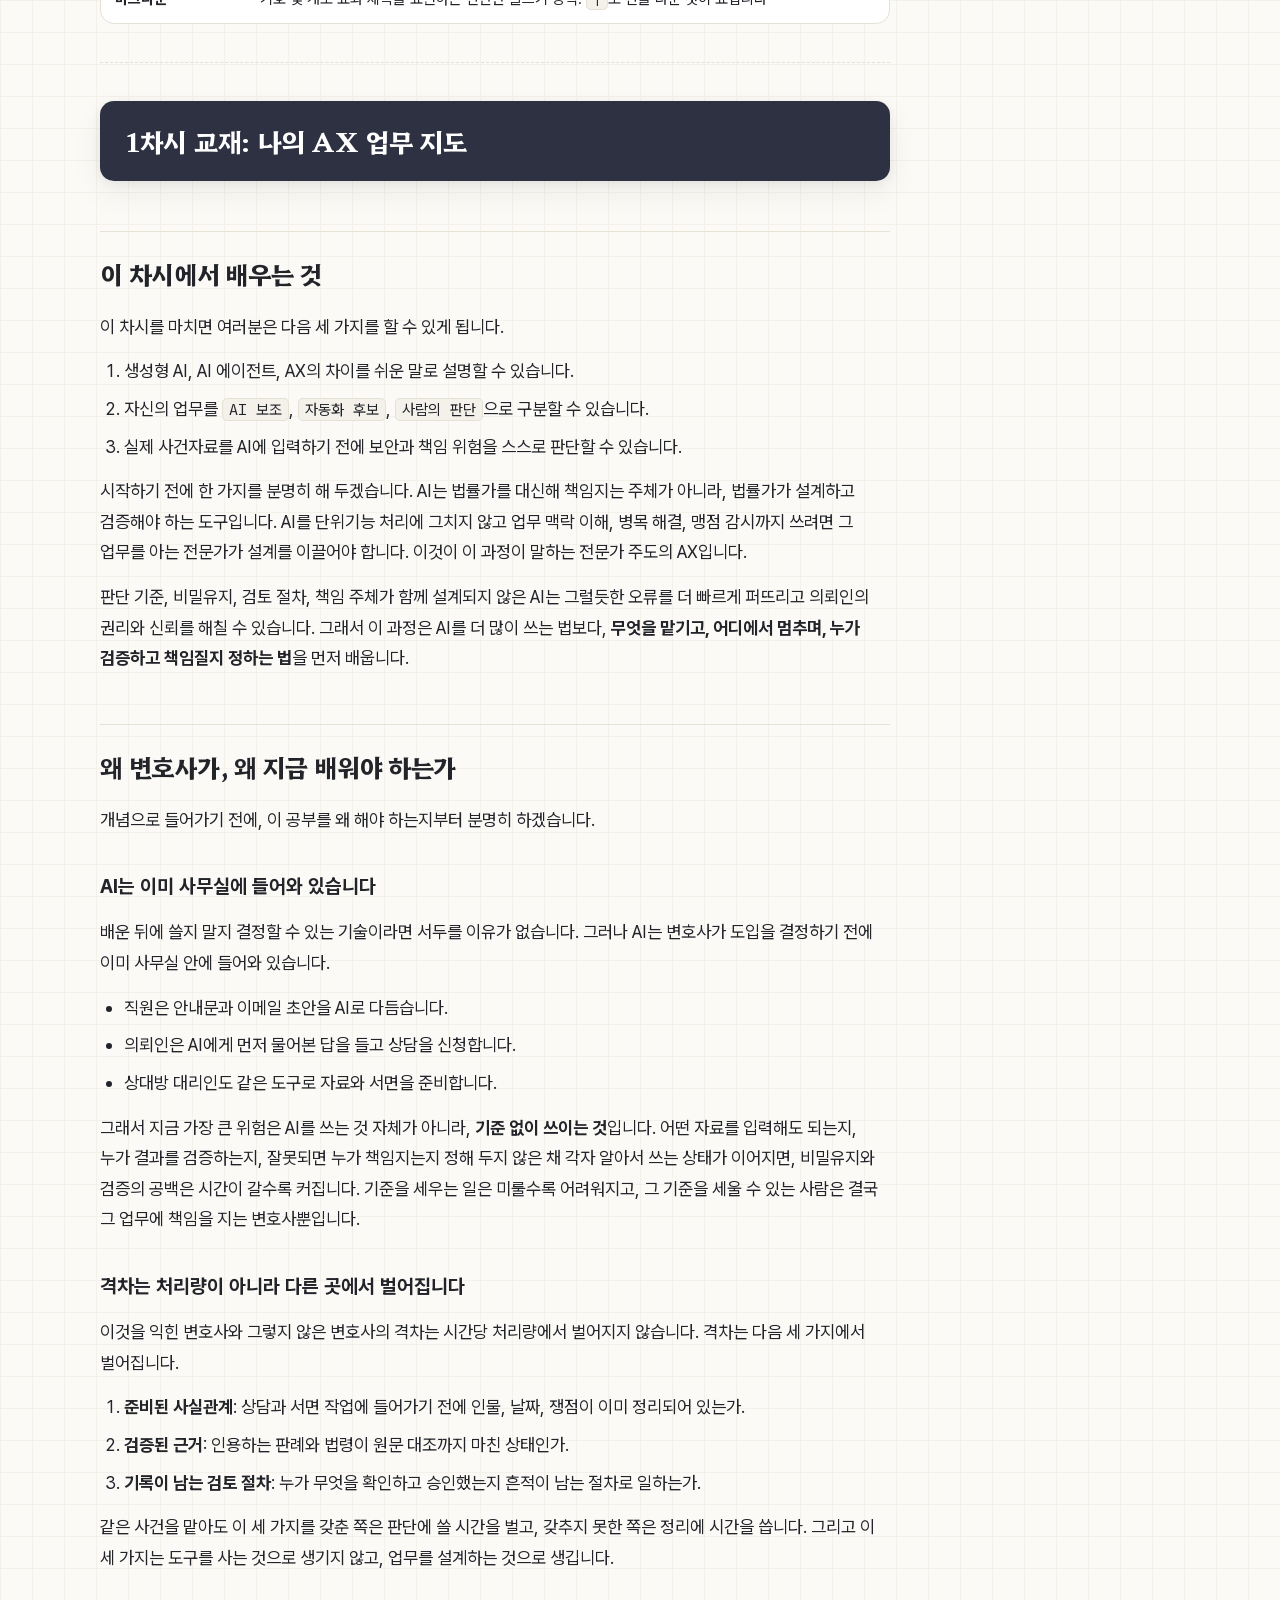
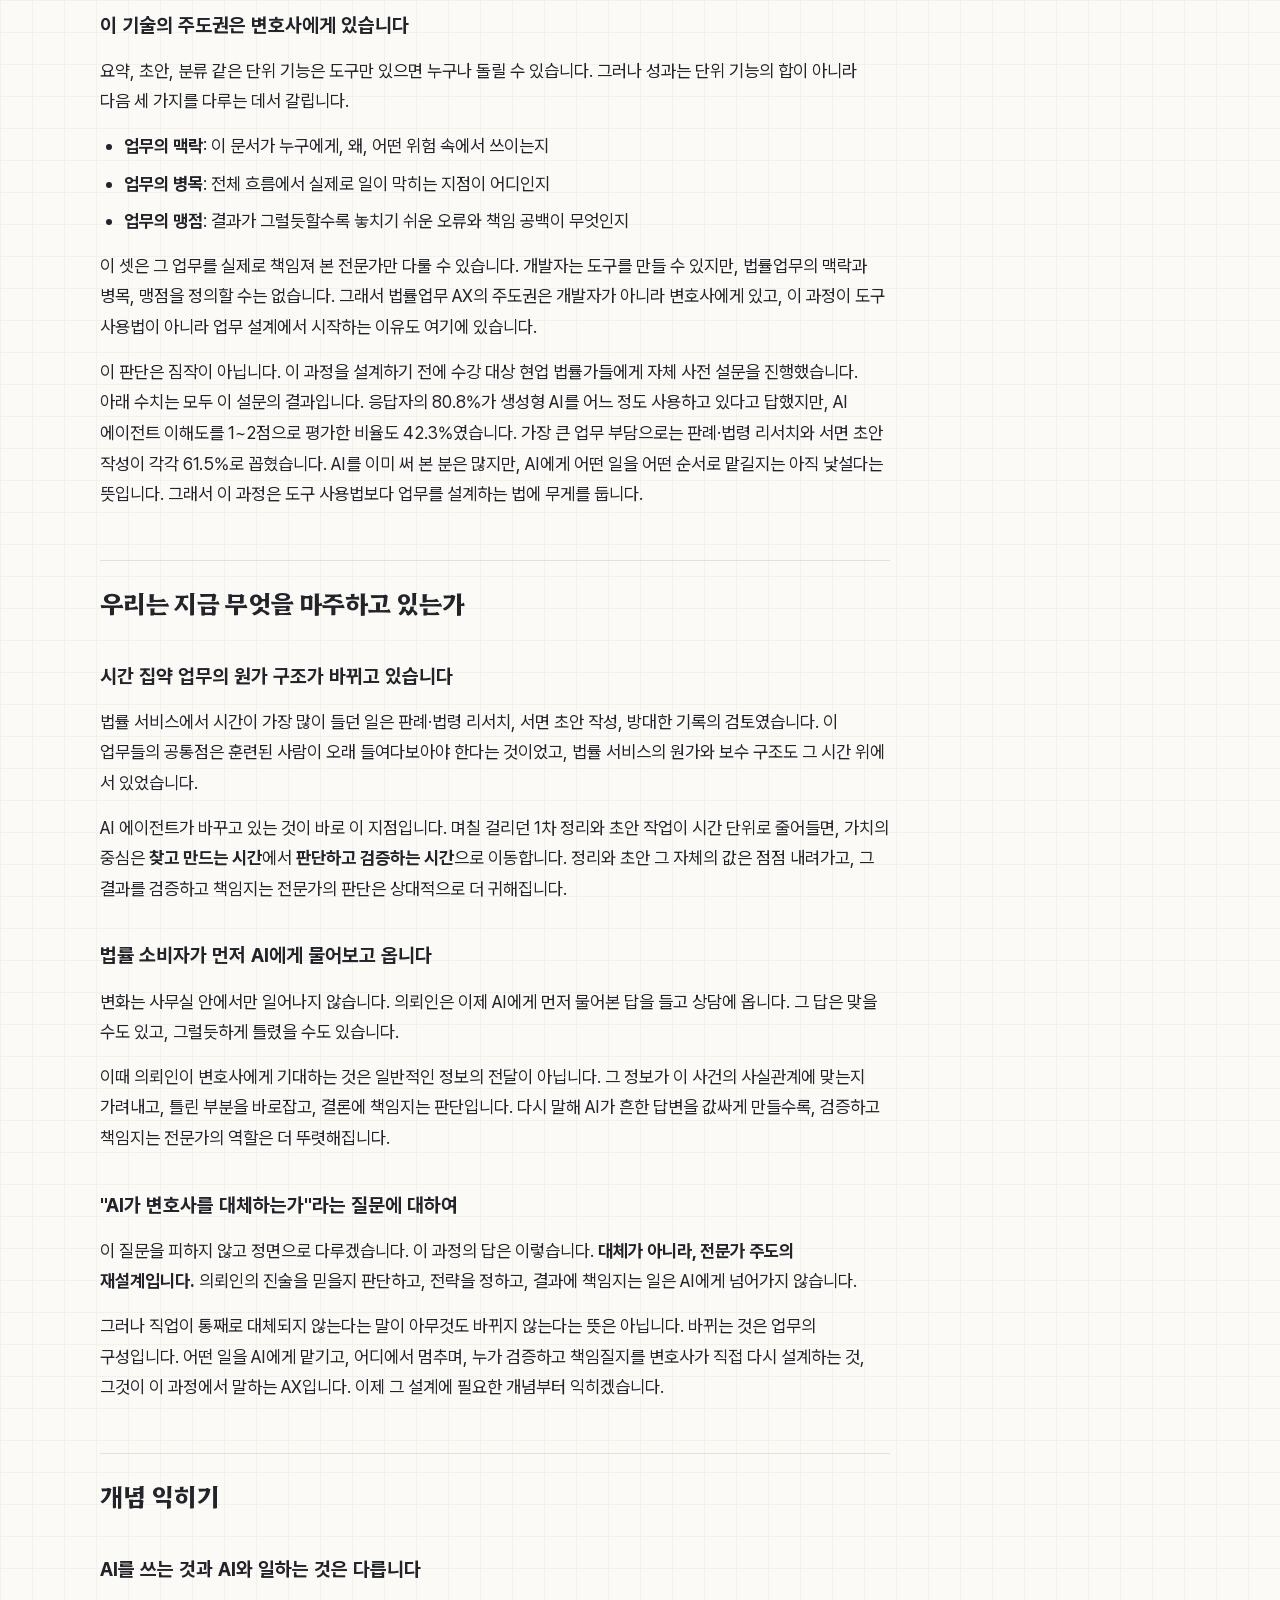
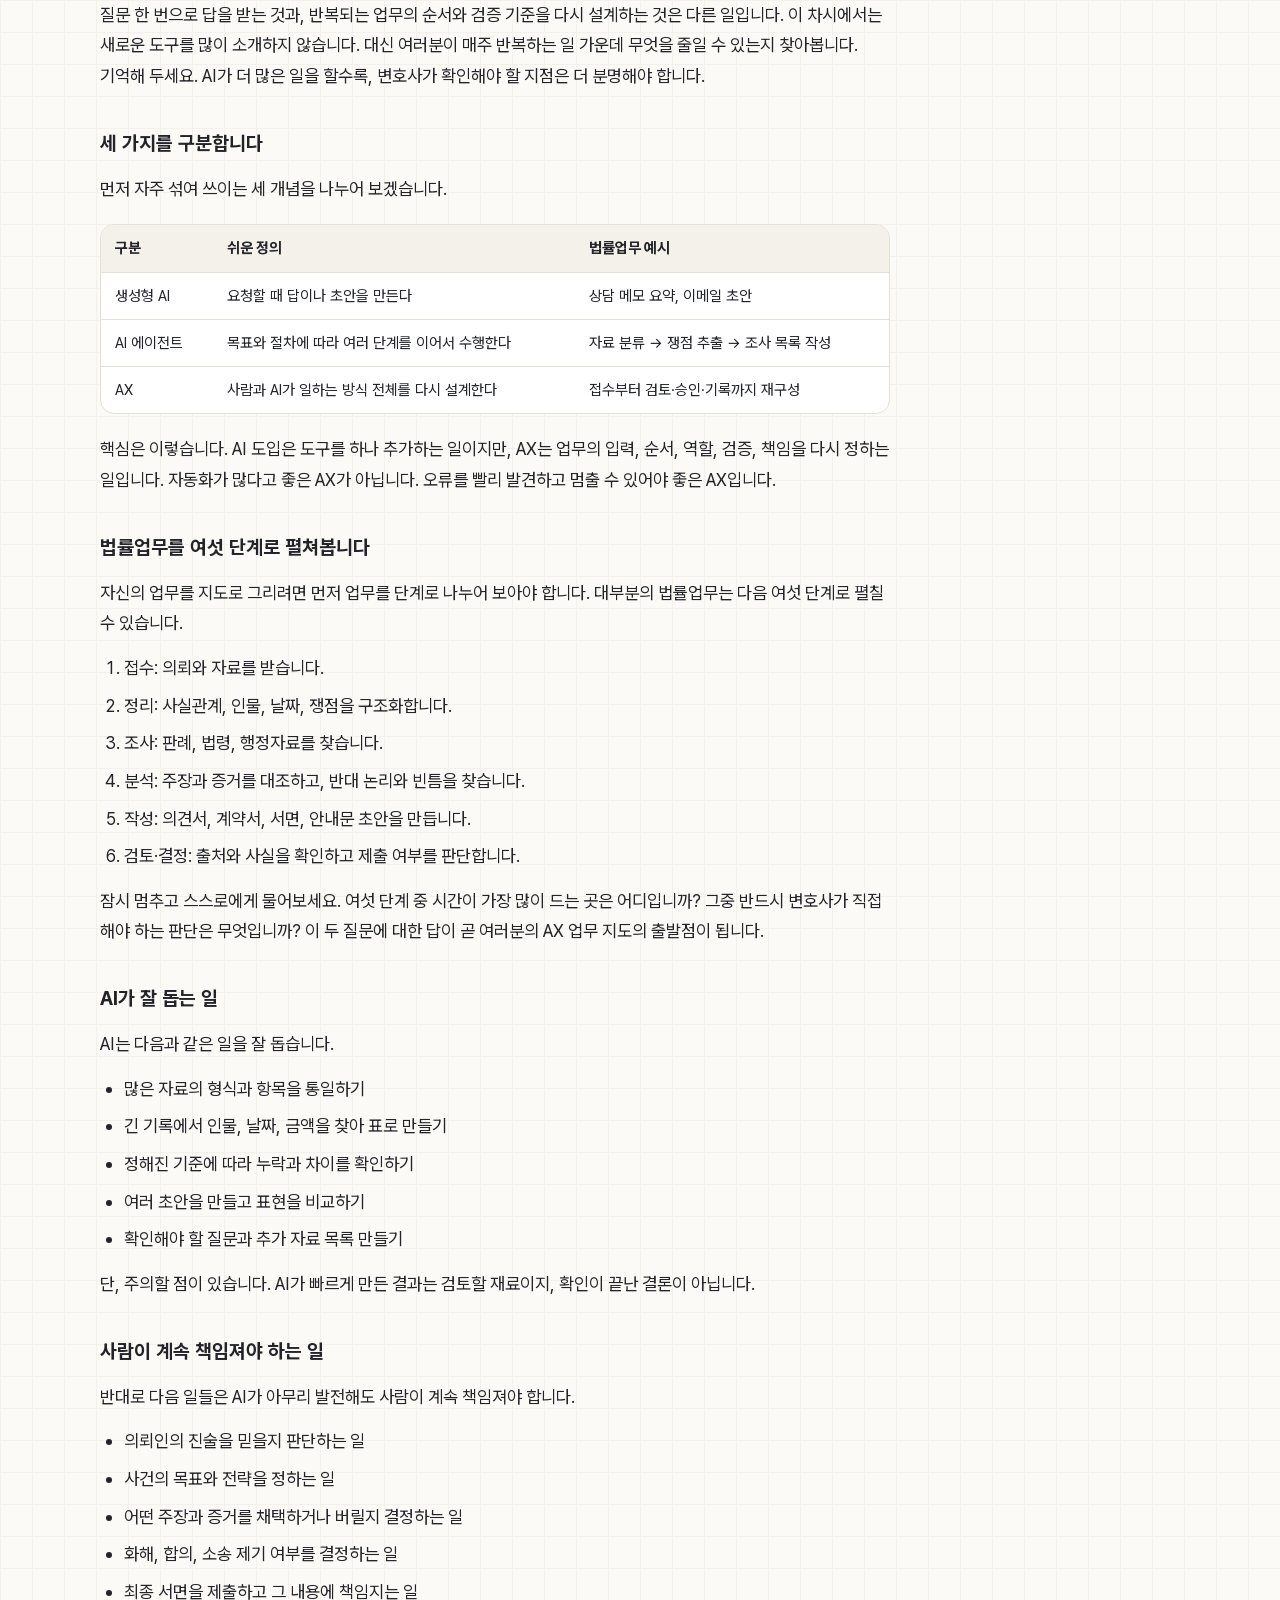
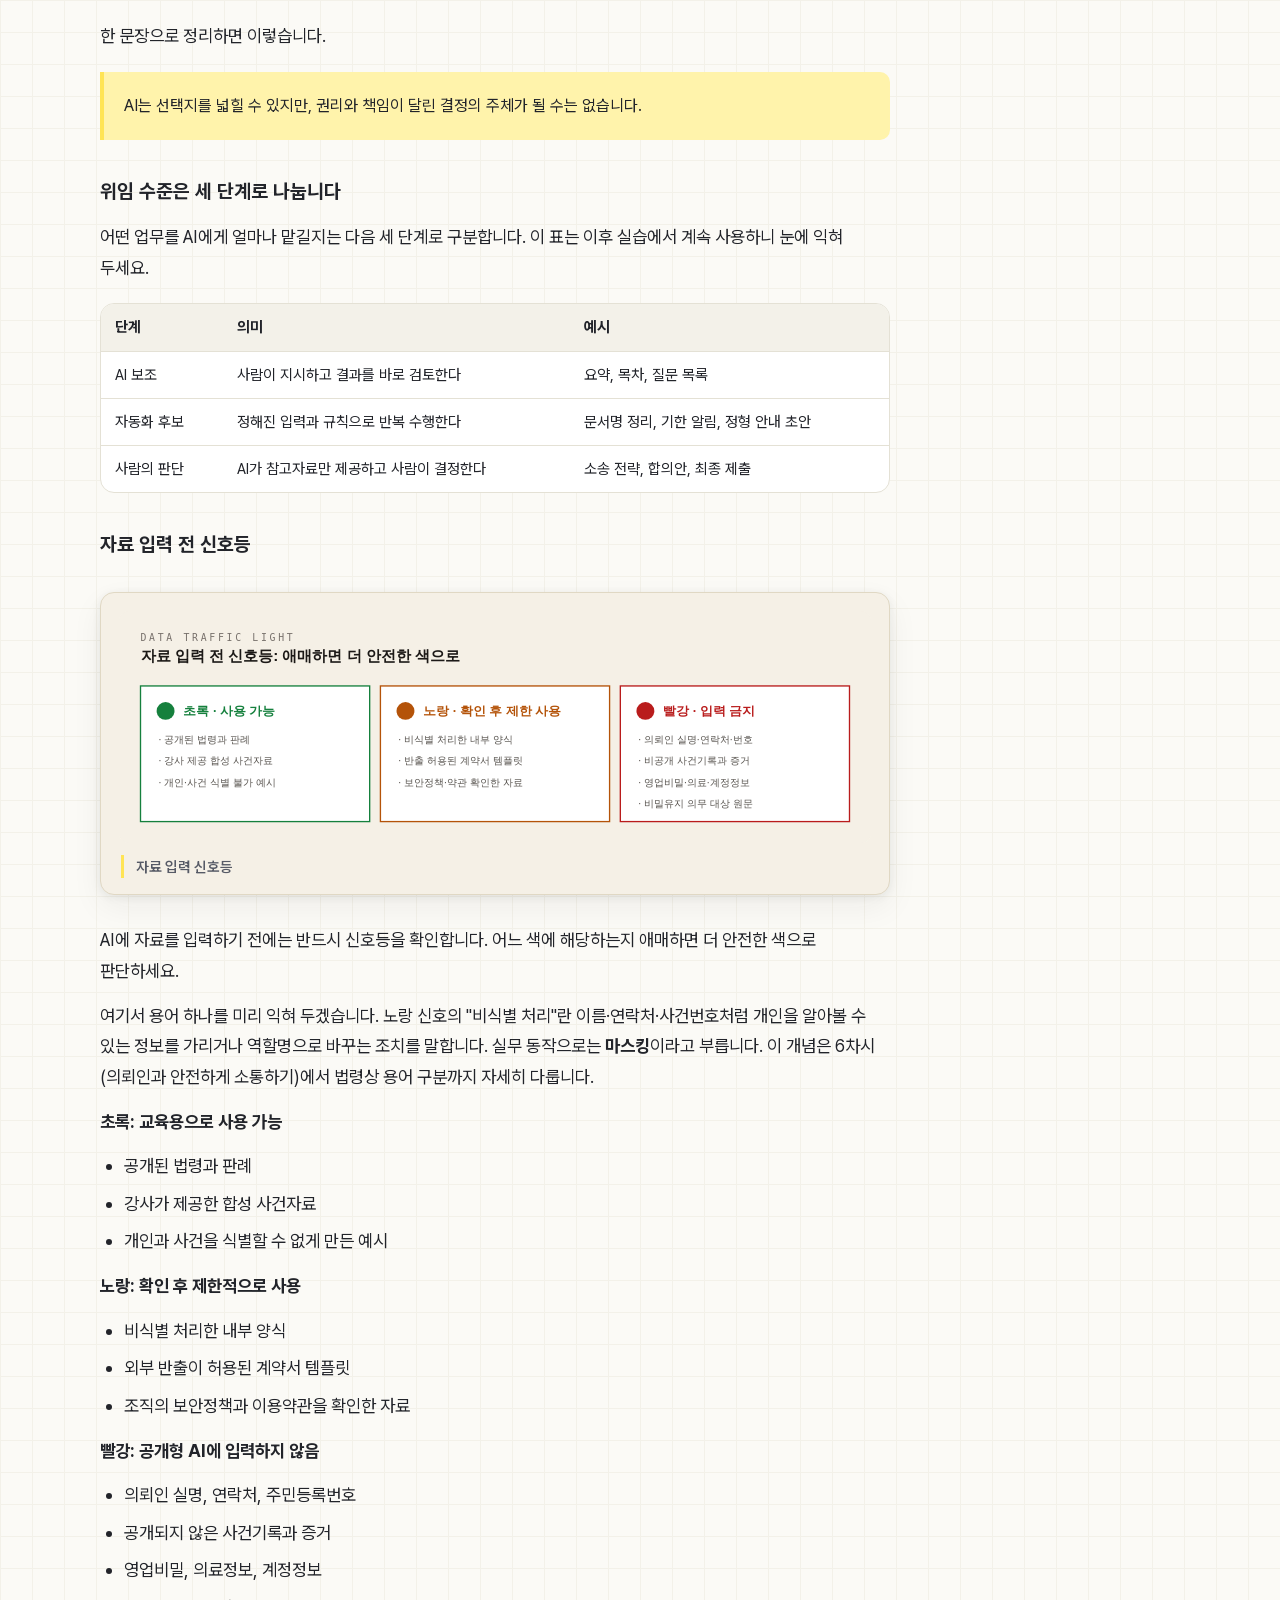
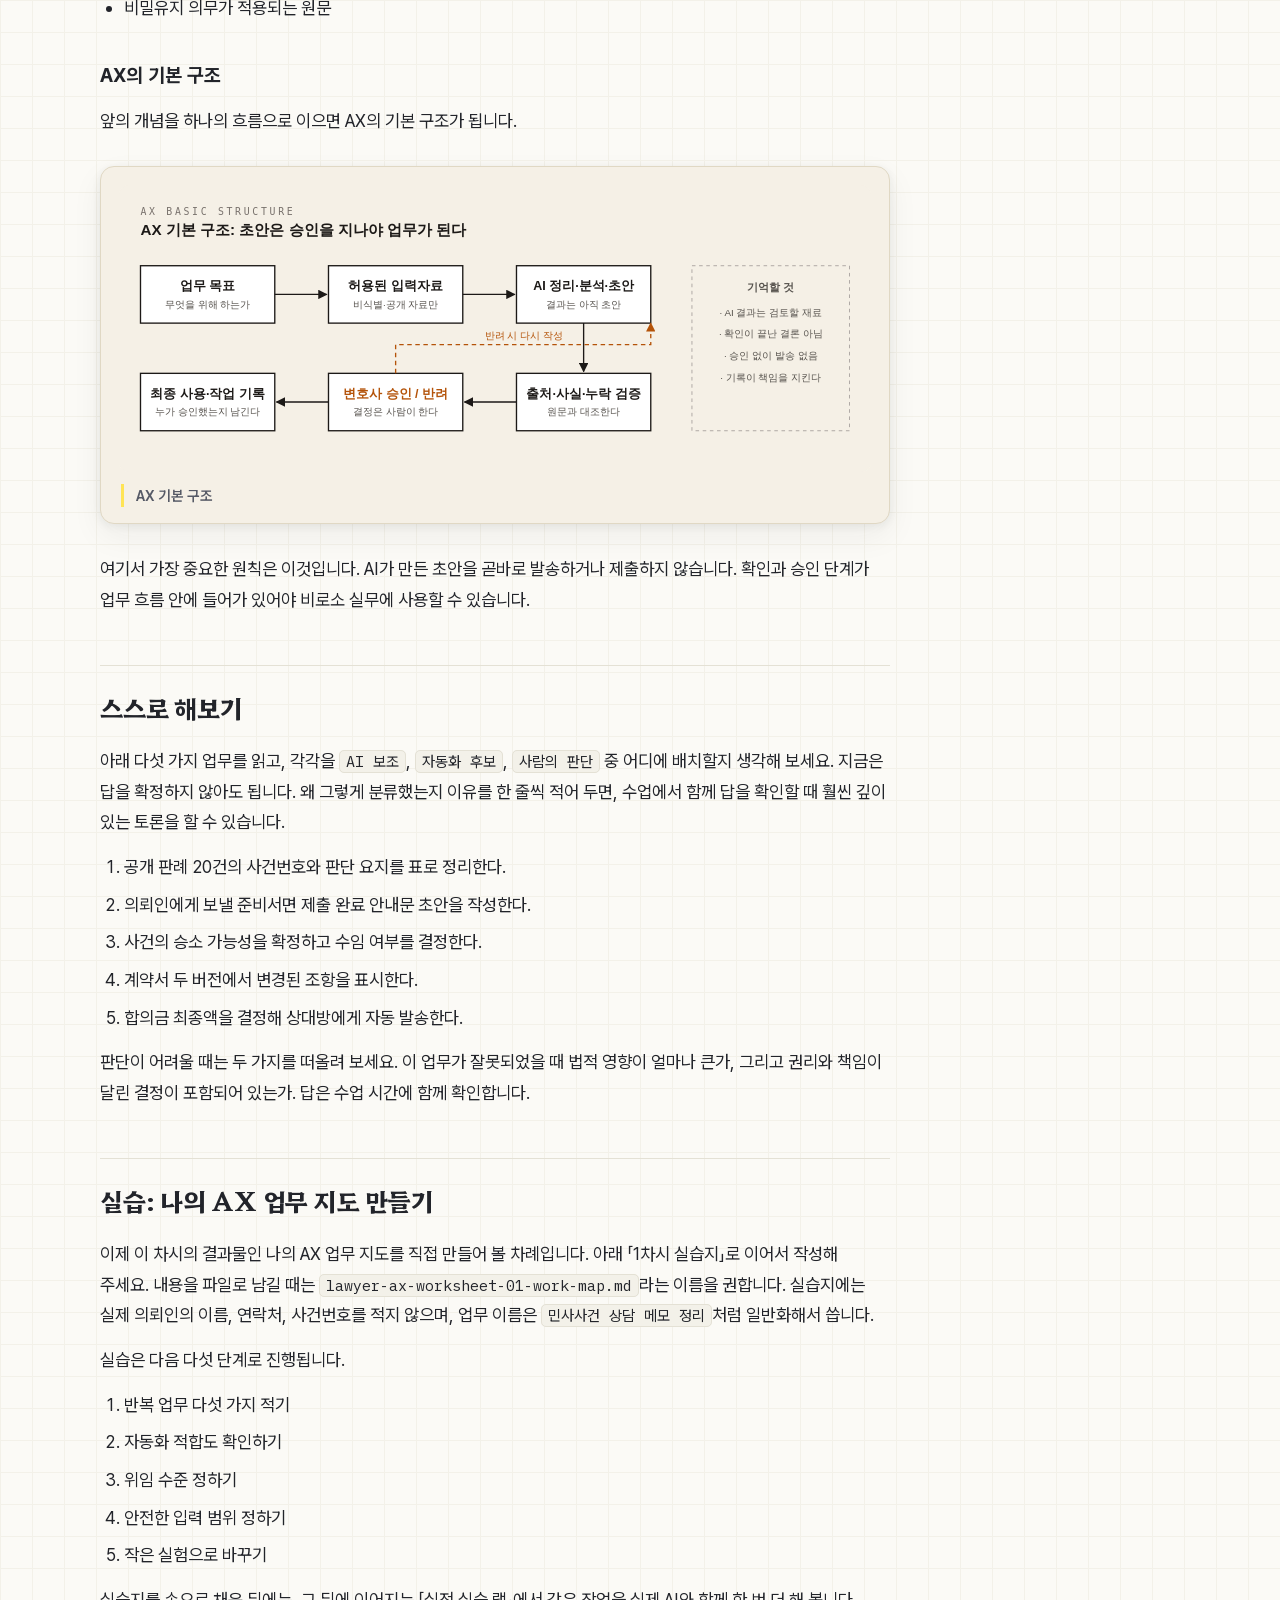
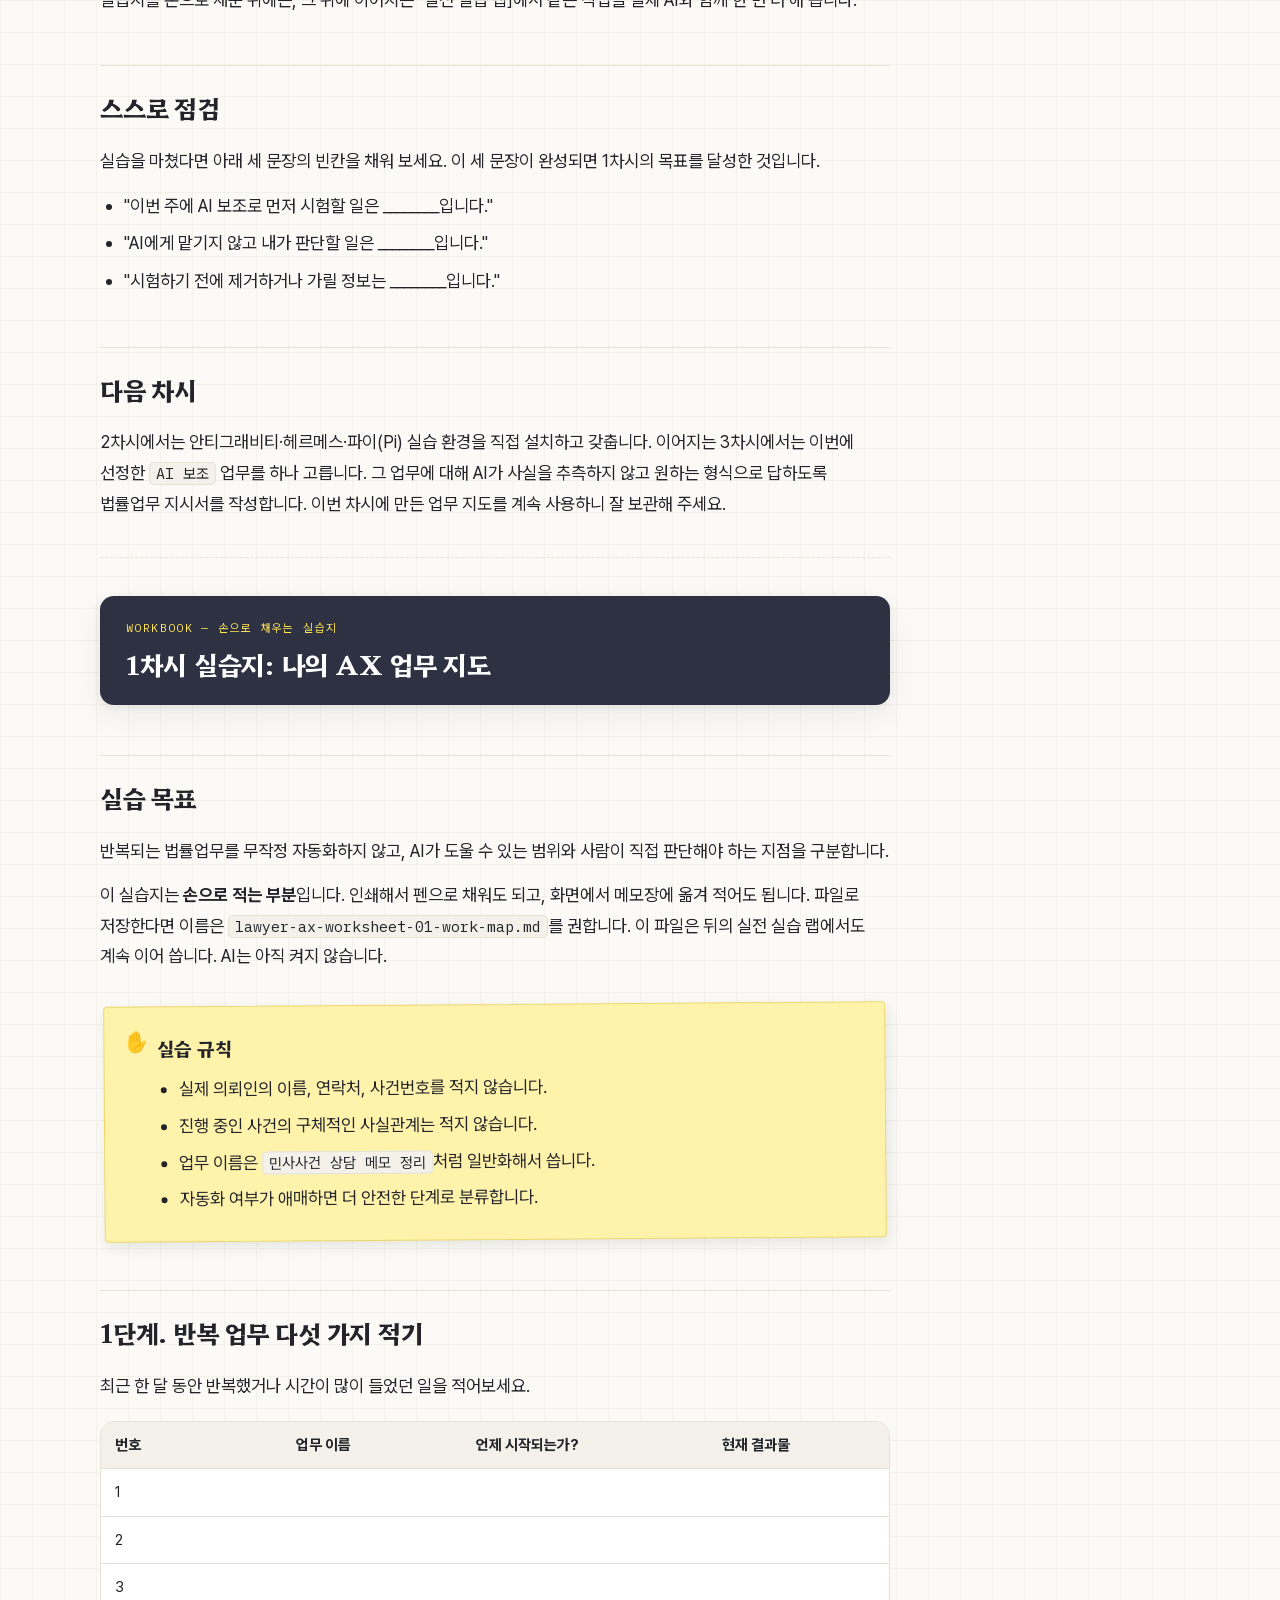
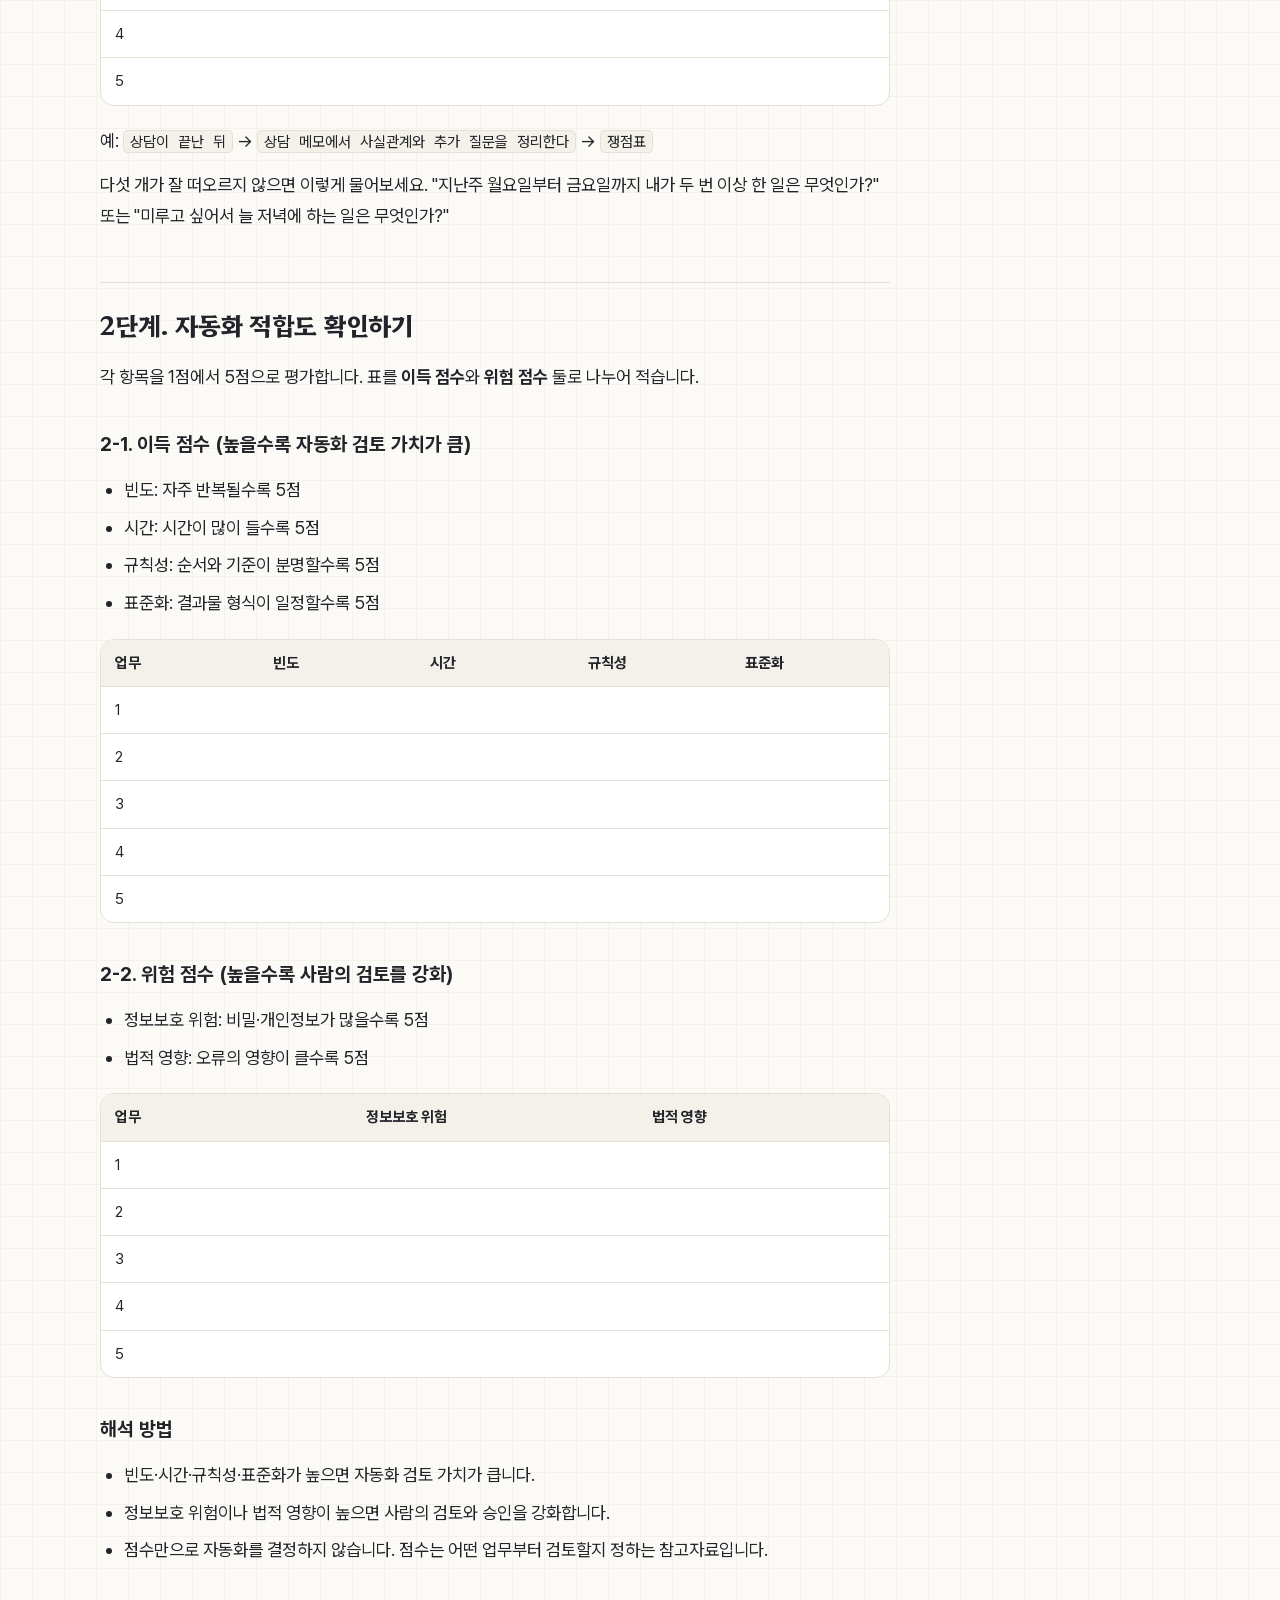
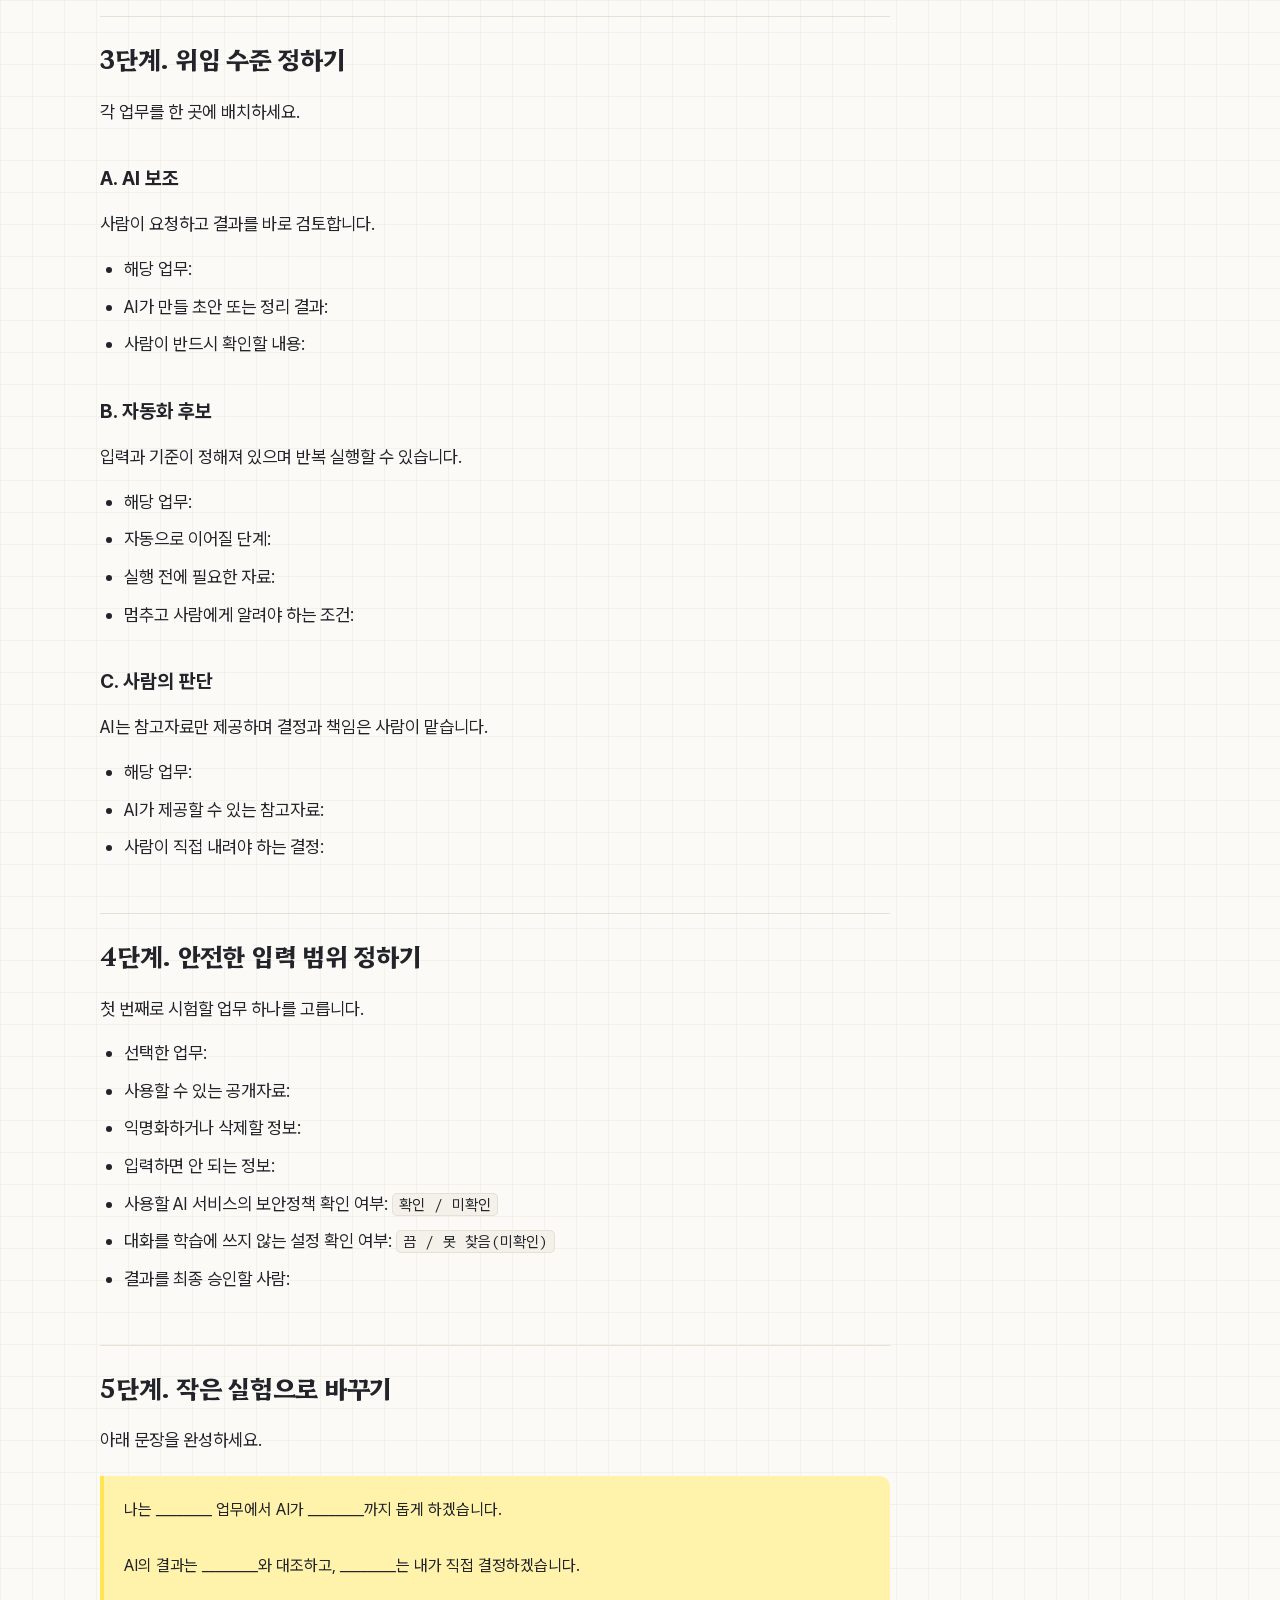
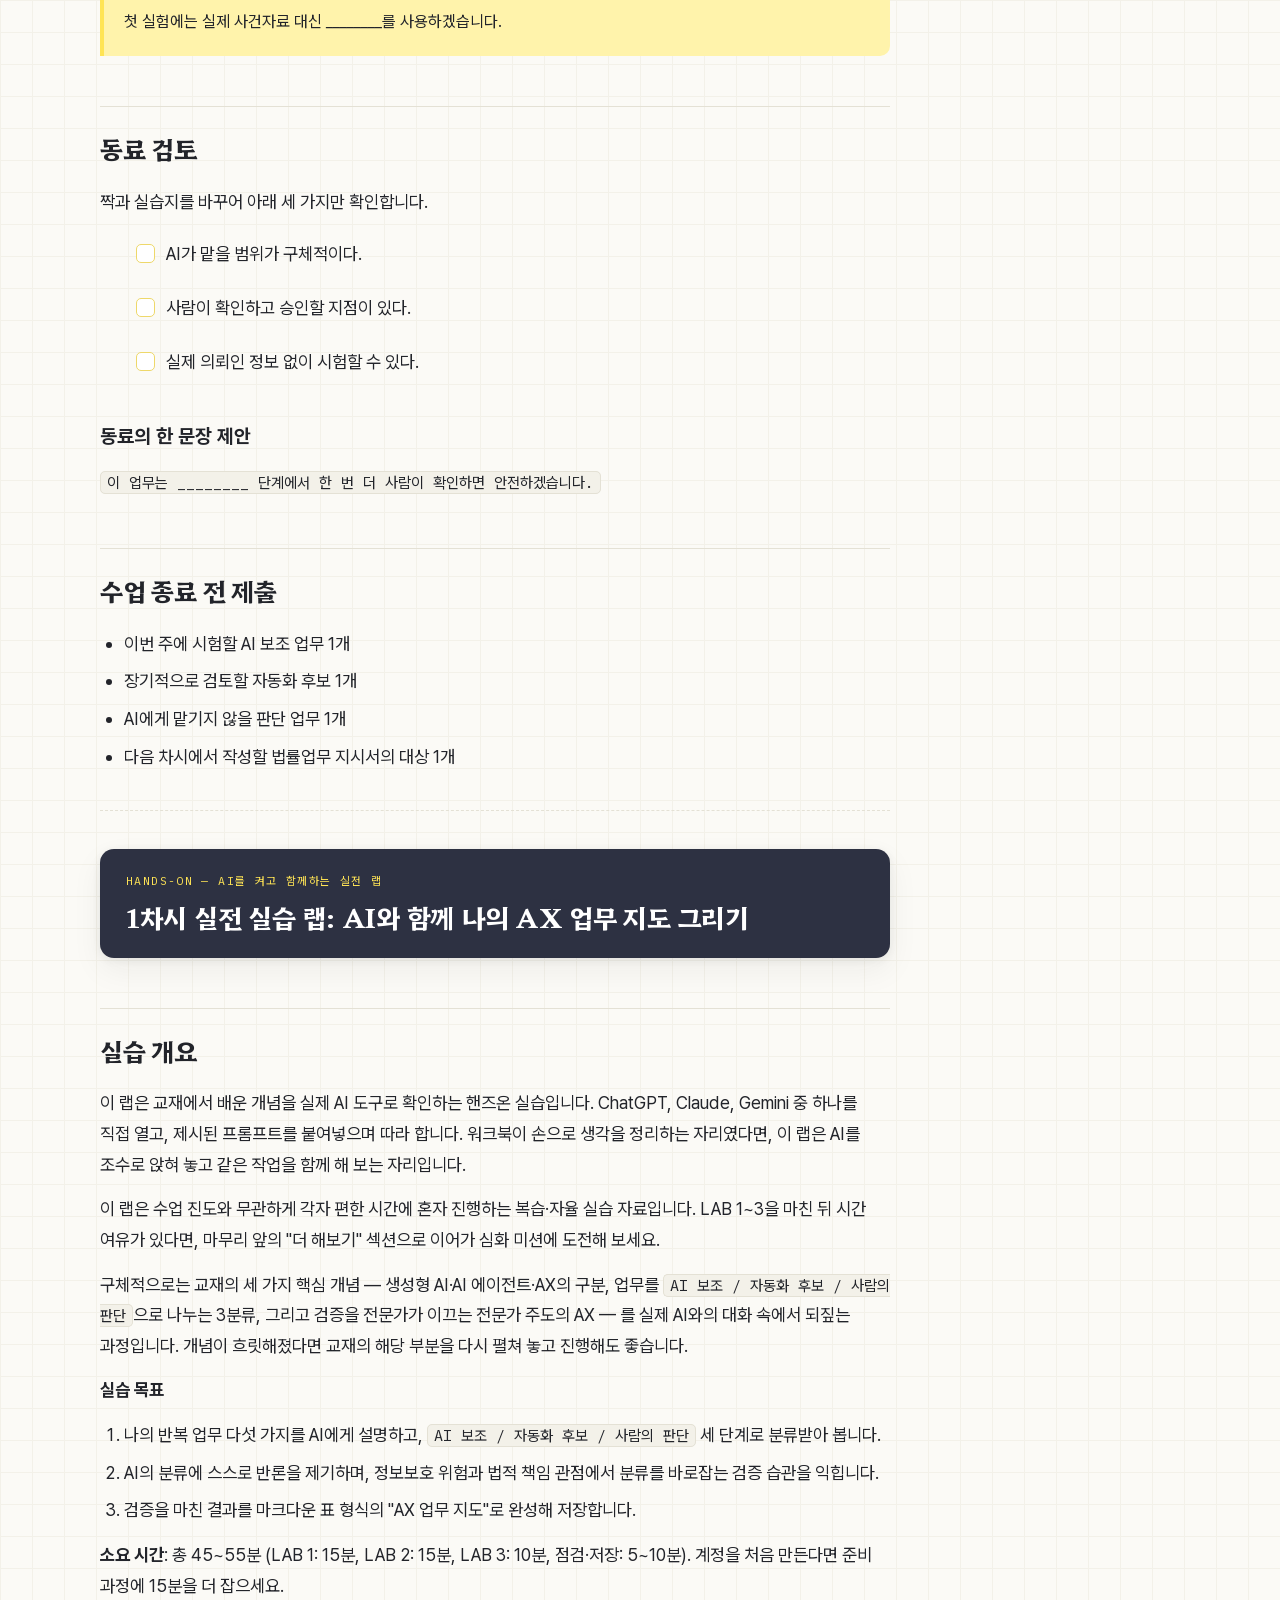
==== commit 0629e8f4: "LiteLLM 연결가이드 추가 (길드 게이트웨이 연결·헤르메스 연계, 내비 반영) Claude-Session: https://claude.ai/code/session_01HoQTy" ====
--- a/chapters/ch1.html
+++ b/chapters/ch1.html
@@ -562,6 +562,7 @@
       <a class="map-link" href="../install/setup-windows.html">공통 준비 (Windows)</a>
       <a class="map-link" href="../install/antigravity.html">안티그래비티</a>
       <a class="map-link" href="../install/hermes.html">헤르메스</a>
+      <a class="map-link" href="../install/litellm.html">LiteLLM 연결</a>
       <a class="map-link" href="../install/pi.html">파이 (Pi)</a>
       <a class="map-link" href="../install/codex.html">Codex CLI</a>
       <a class="map-link" href="../install/korean-law-mcp.html">korean-law-mcp</a>
